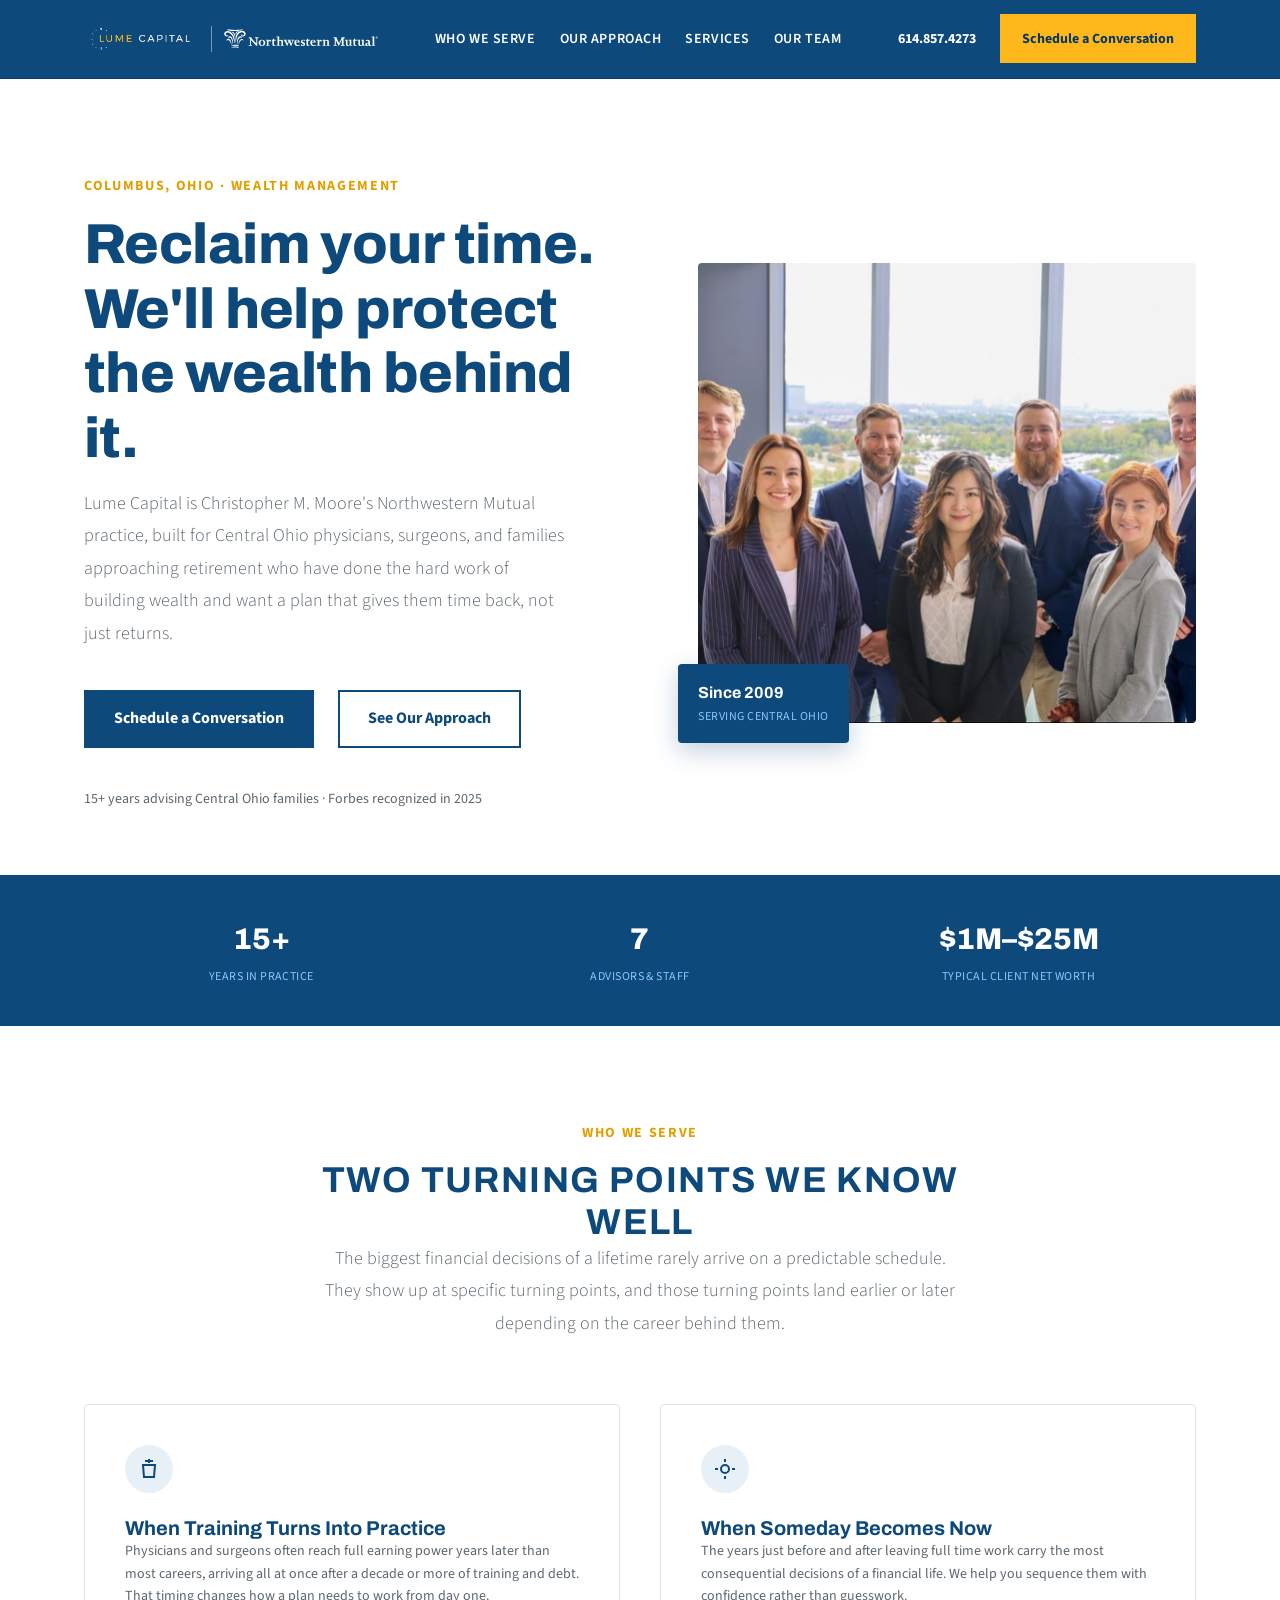
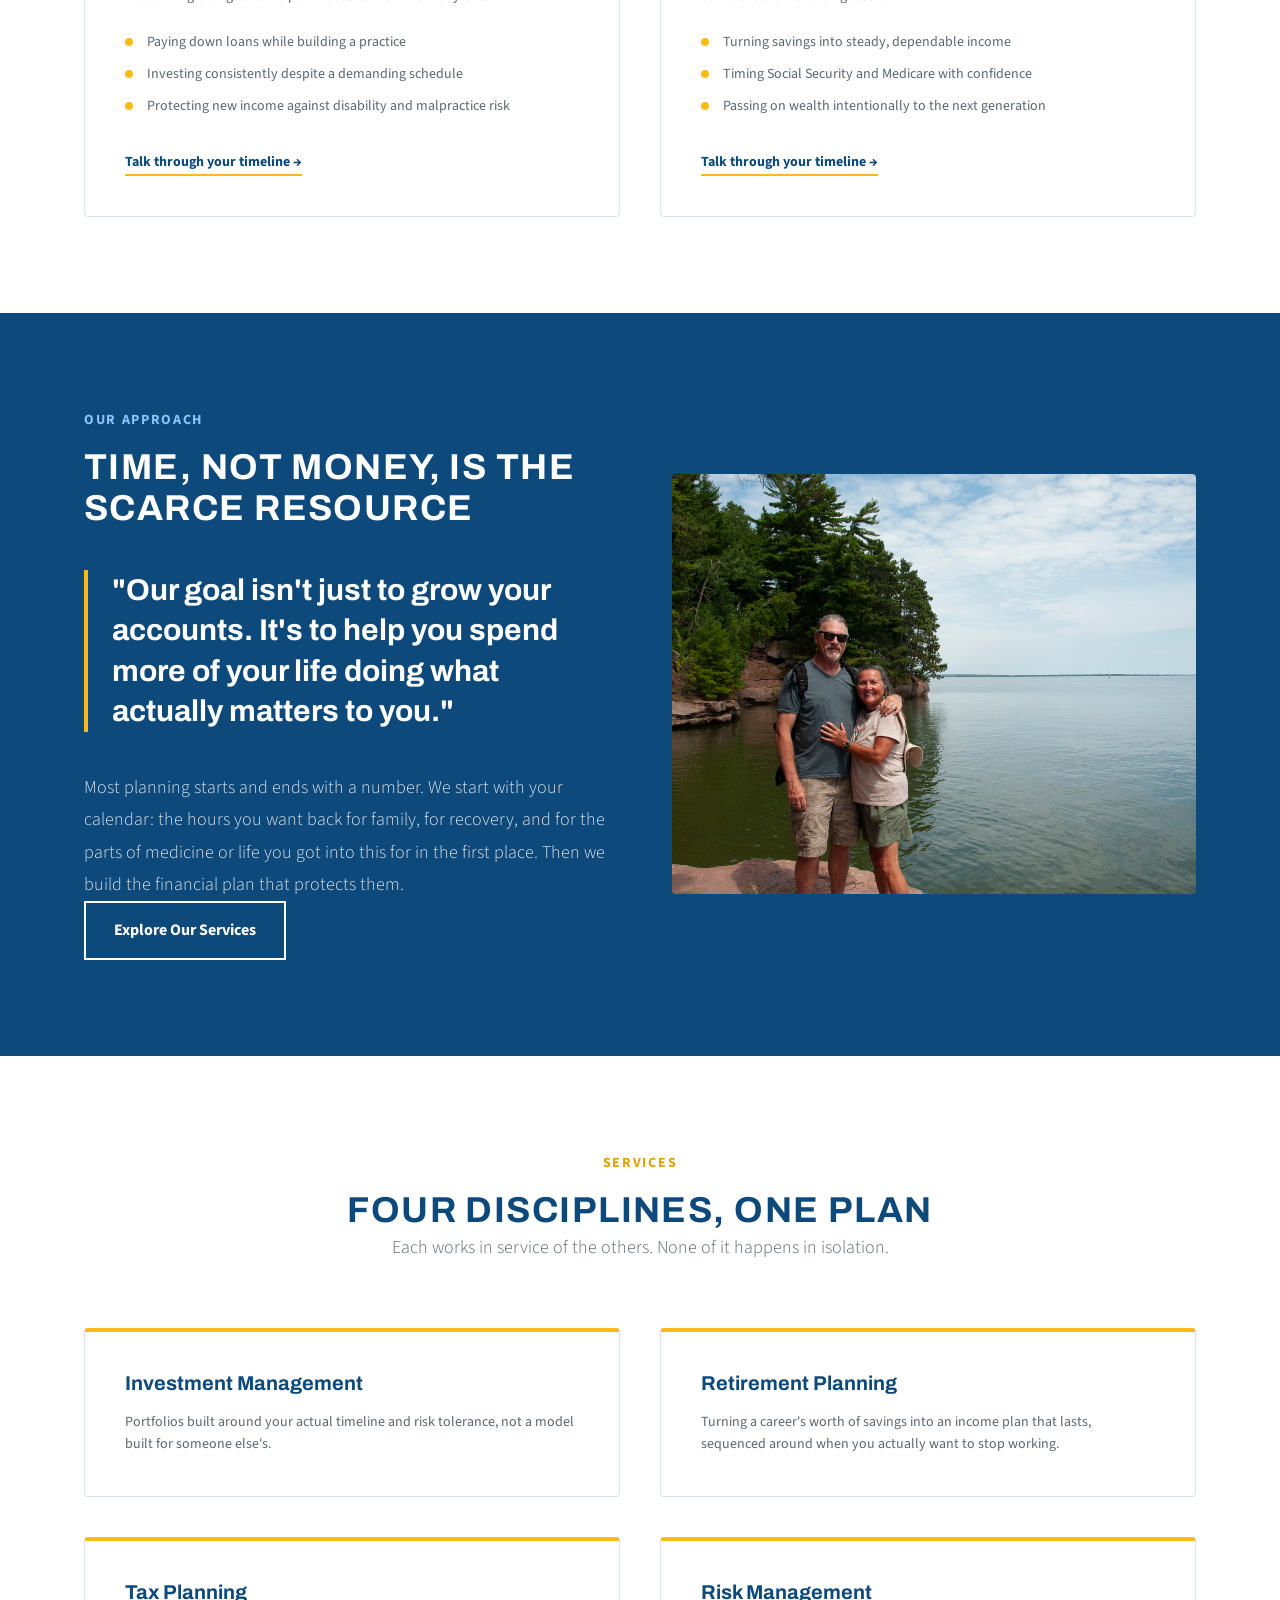
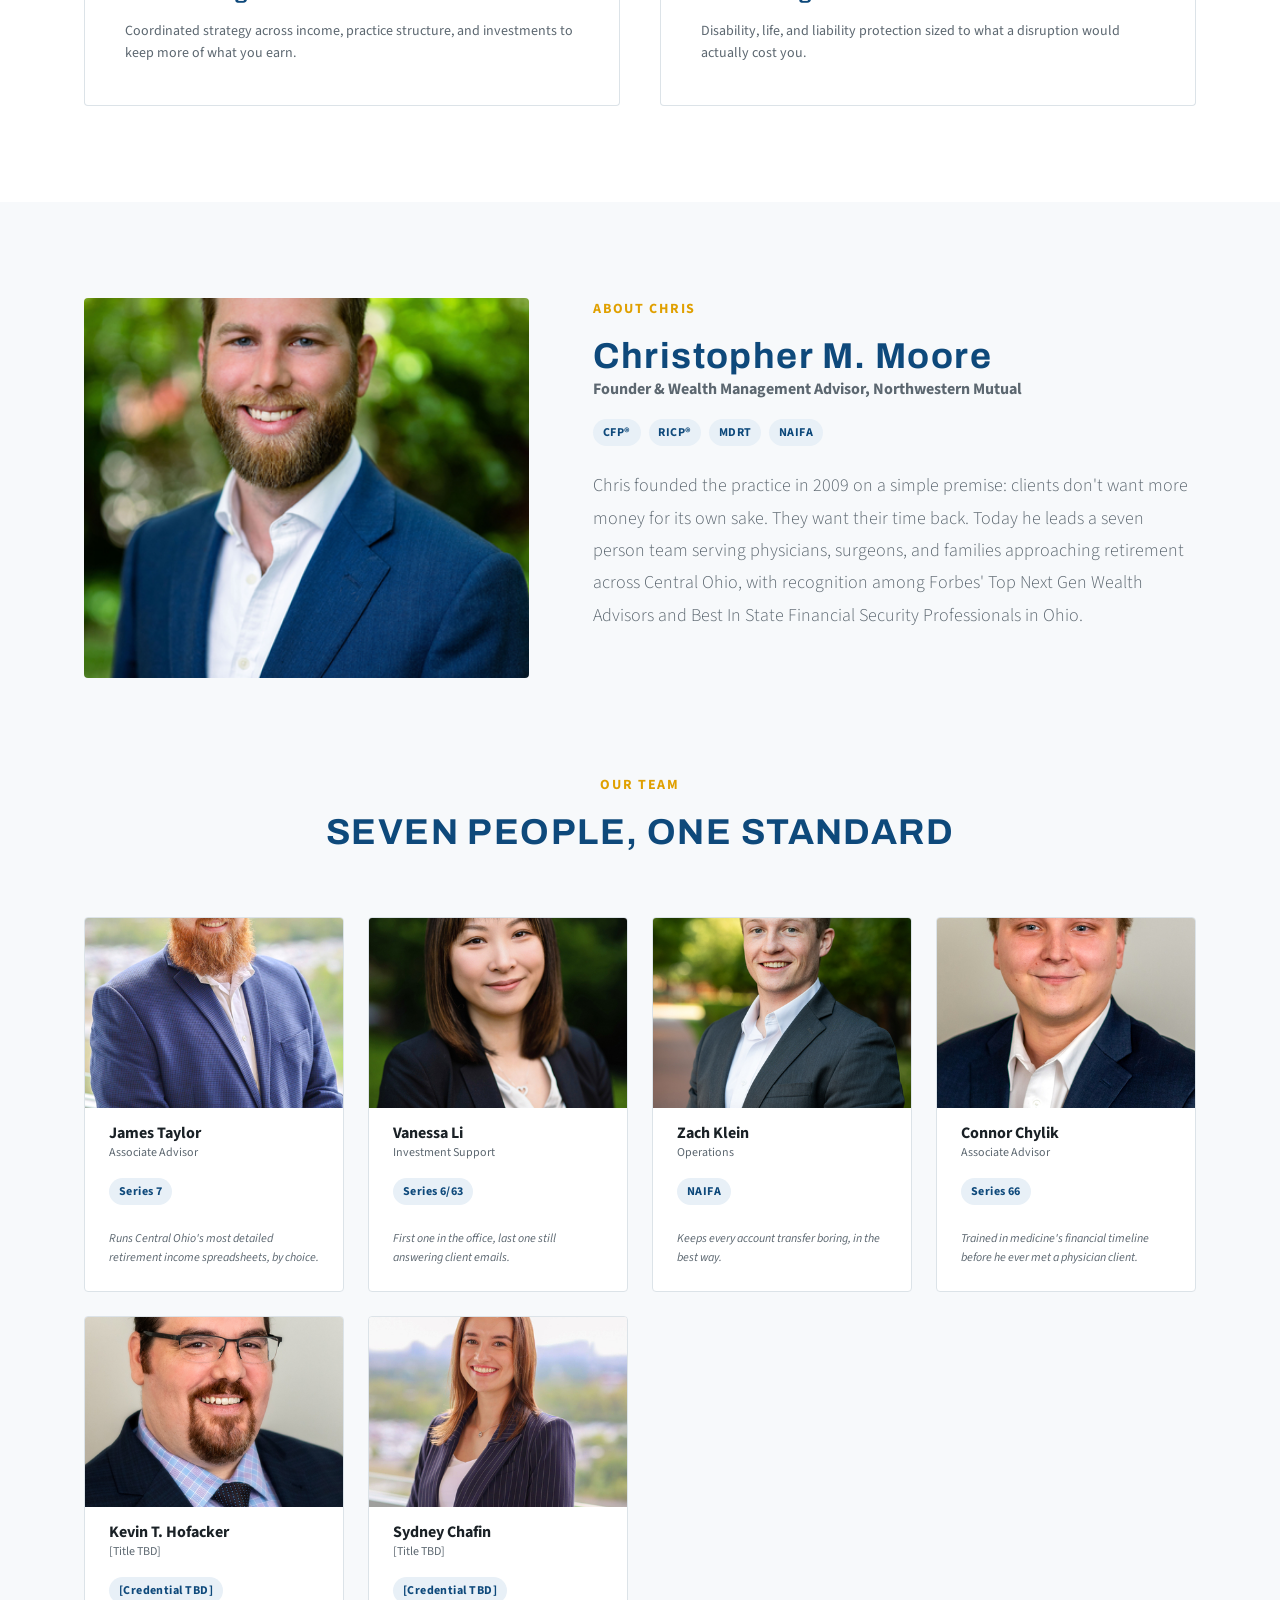
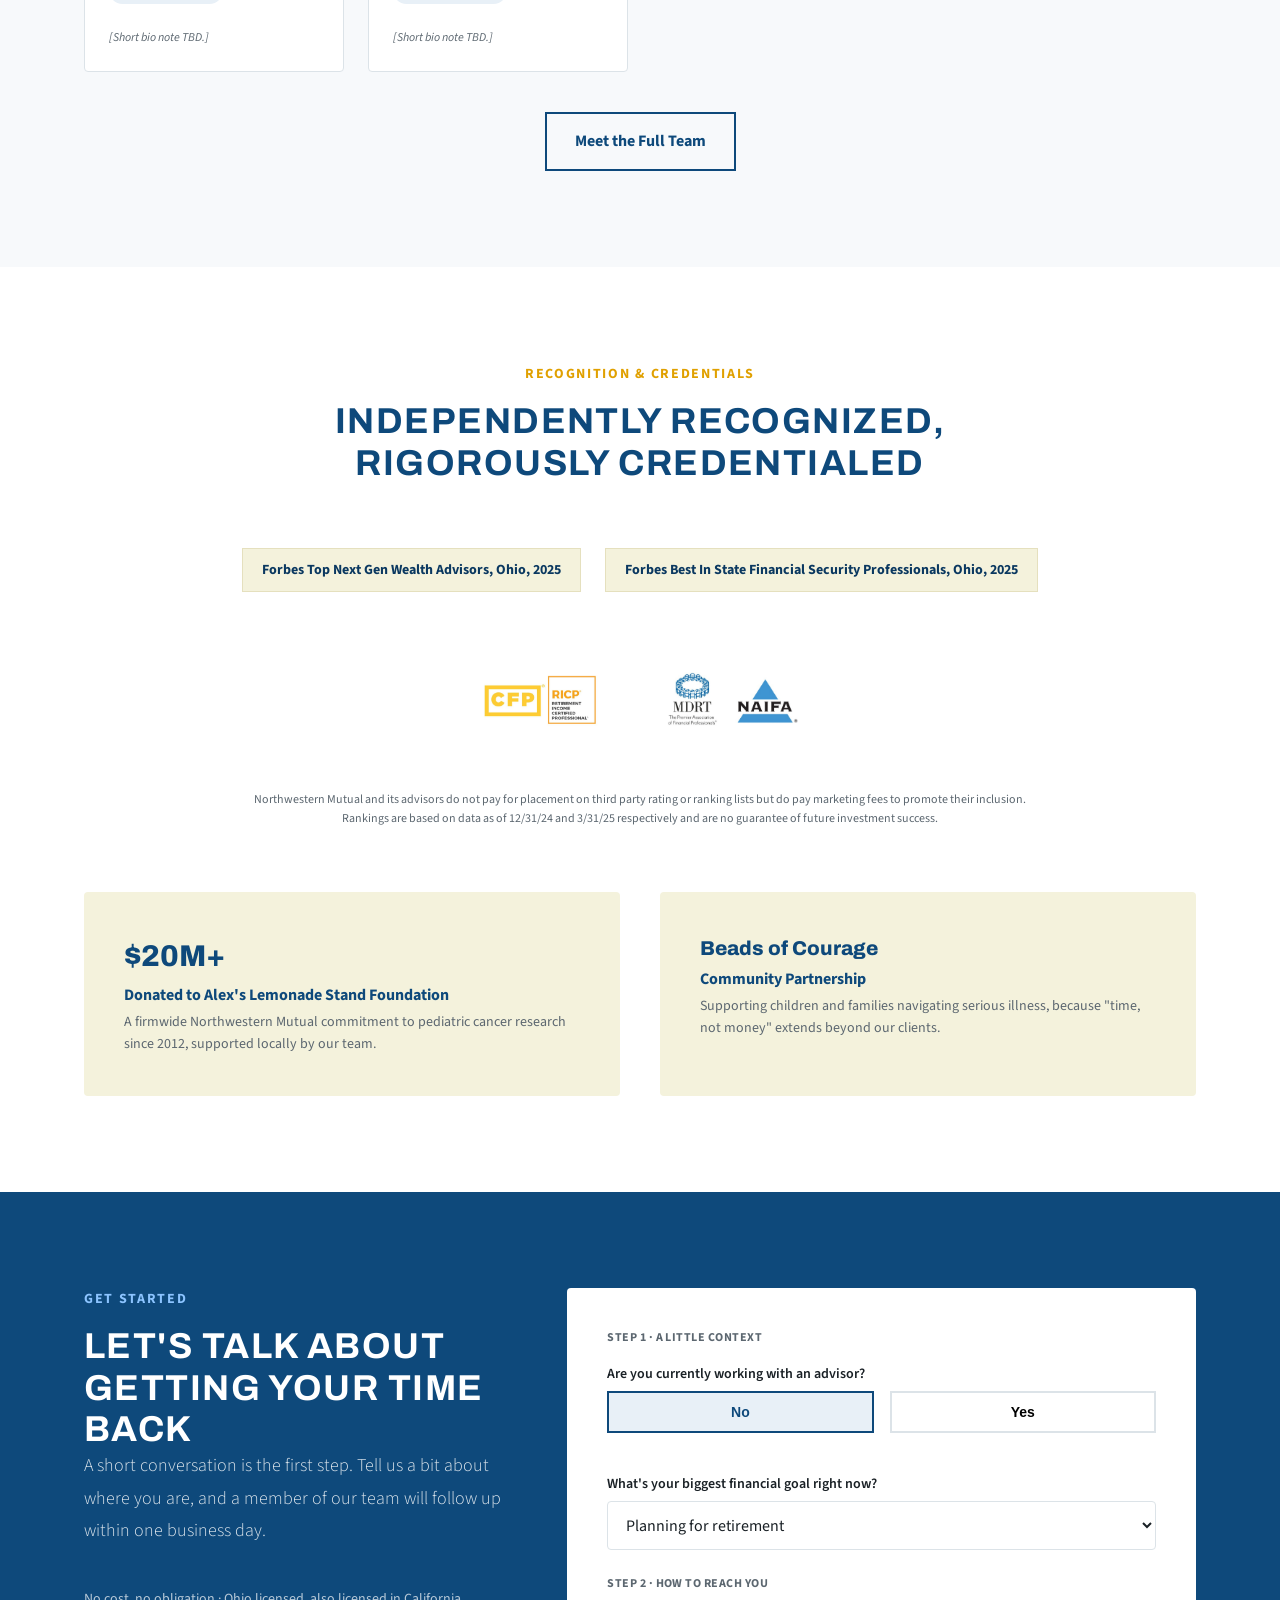
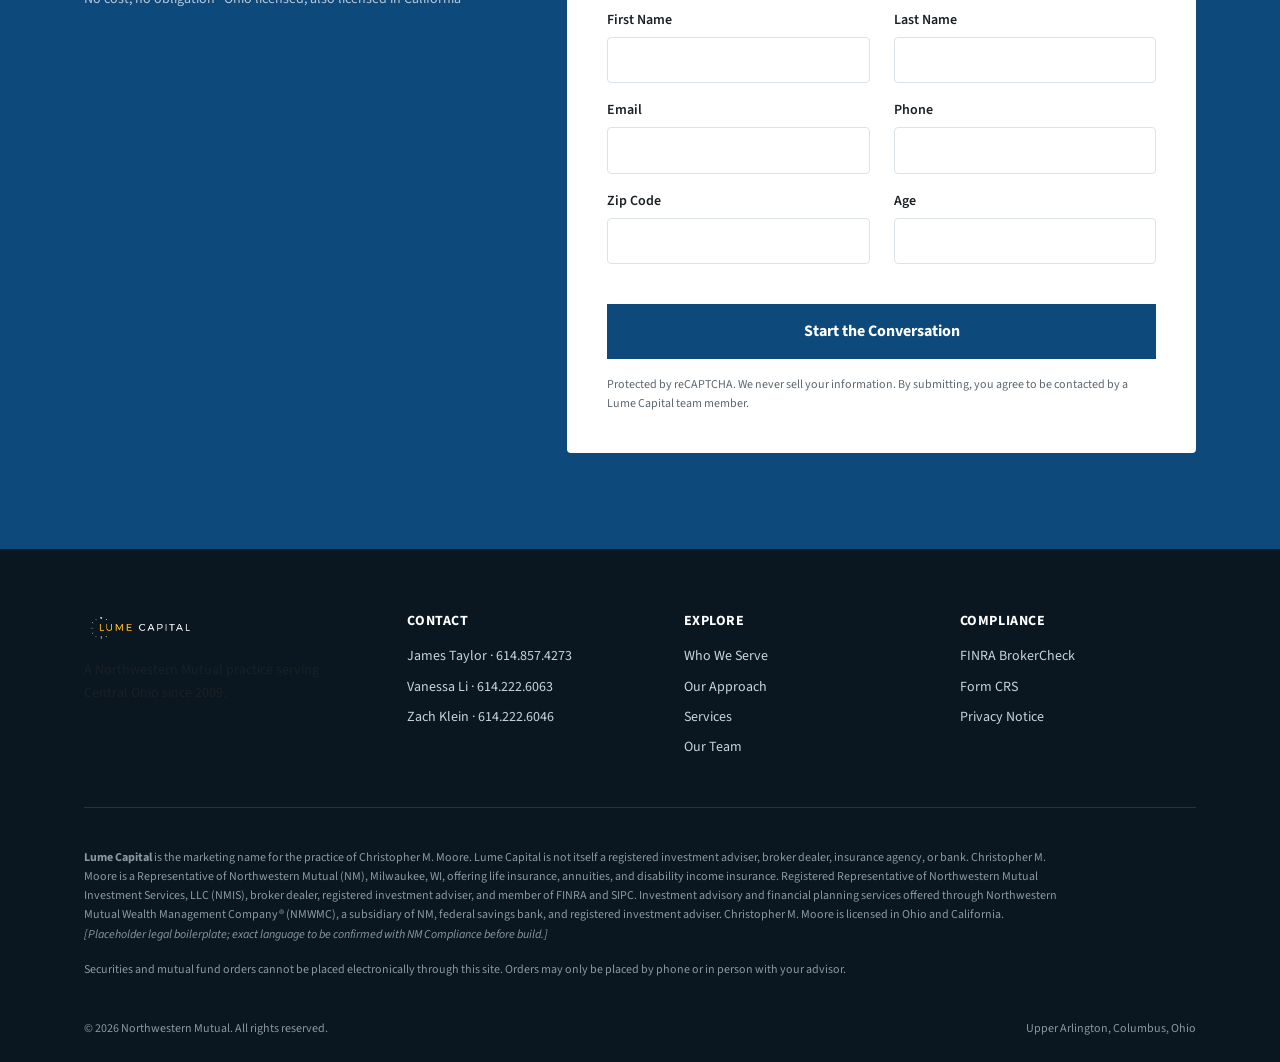
==== index.html @ aa3b8de1 "Initial commit: Lume Capital concept site Concept landing page (index.html) with brand assets, team " ====
<!DOCTYPE html>
<html lang="en">
<head>
<meta charset="UTF-8">
<meta name="viewport" content="width=device-width, initial-scale=1.0">
<title>Lume Capital | Wealth Management for Columbus Physicians &amp; Families Nearing Retirement</title>
<meta name="description" content="Lume Capital, led by Christopher M. Moore of Northwestern Mutual, provides lifestyle first wealth management for medical professionals and those approaching retirement in Columbus, Ohio.">
<link rel="preconnect" href="https://fonts.googleapis.com">
<link rel="preconnect" href="https://fonts.gstatic.com" crossorigin>
<link href="https://fonts.googleapis.com/css2?family=Archivo:wght@600;700;800&family=Source+Sans+3:wght@300;400;600;700&display=swap" rel="stylesheet">
<style>
  :root {
    /* === Brand Colors (Northwestern Mutual system, per NM Brand Guidelines 03/2026) === */
    --color-primary:        #0E497B; /* NM Navy — anchor, headlines, primary UI */
    --color-primary-dark:   #0A3860;
    --color-primary-light:  #E8F0F7;

    --color-secondary:      #FFB81C; /* Gold — matches Lume mark, CTA accents, badges */
    --color-secondary-dark: #E0A000;
    --color-sky:            #8CC4FF; /* Sky Blue — approachability accent */
    --color-cream:          #F4F2DC; /* Owned-channel background tint */

    /* === Neutrals === */
    --color-text:        #1A2126;
    --color-text-muted:  #5C6770;
    --color-border:      #DCE3E8;
    --color-surface:     #FFFFFF;
    --color-bg:          #FFFFFF;
    --color-bg-alt:      #F7F9FB;

    /* === Feedback === */
    --color-success: #16a34a;
    --color-error:    #dc2626;
    --color-warning:  #d97706;

    /* === Type === */
    --font-display: 'Archivo', sans-serif;
    --font-body: 'Source Sans 3', sans-serif;

    --text-xs:   0.75rem;
    --text-sm:   0.875rem;
    --text-base: 1rem;
    --text-lg:   1.125rem;
    --text-xl:   1.25rem;
    --text-2xl:  1.5rem;
    --text-3xl:  1.875rem;
    --text-4xl:  2.25rem;
    --text-5xl:  3rem;
    --text-6xl:  3.75rem;

    --leading-tight:  1.15;
    --leading-snug:   1.35;
    --leading-normal: 1.6;
    --leading-loose:  1.8;

    --tracking-tight:  -0.01em;
    --tracking-normal:  0;
    --tracking-wide:    0.04em;
    --tracking-wider:   0.12em;

    --space-xs: 0.5rem;
    --space-sm: 1rem;
    --space-md: 1.5rem;
    --space-lg: 2.5rem;
    --space-xl: 4rem;
    --space-2xl: 6rem;

    --radius: 4px;
    --radius-btn: 0px; /* sharp corners on buttons for a more formal, institutional feel */
  }

  * { margin: 0; padding: 0; box-sizing: border-box; }

  body {
    font-family: var(--font-body);
    color: var(--color-text);
    background: var(--color-bg);
    line-height: var(--leading-normal);
    -webkit-font-smoothing: antialiased;
  }

  img { max-width: 100%; display: block; }

  a { color: inherit; text-decoration: none; }

  .container {
    max-width: 1160px;
    margin: 0 auto;
    padding: 0 var(--space-md);
  }

  h1, h2, h3, h4 {
    font-family: var(--font-display);
    color: var(--color-primary);
    line-height: var(--leading-tight);
  }

  h1 {
    font-size: clamp(2.1rem, 4.4vw, var(--text-6xl));
    font-weight: 800;
    letter-spacing: var(--tracking-tight);
  }

  h2 {
    font-size: clamp(1.6rem, 3vw, var(--text-4xl));
    font-weight: 700;
    text-transform: uppercase;
    letter-spacing: var(--tracking-wide);
  }

  h3 {
    font-size: var(--text-xl);
    font-weight: 700;
  }

  p { font-size: var(--text-base); color: var(--color-text); }

  .lead {
    font-size: var(--text-lg);
    font-weight: 300;
    line-height: var(--leading-loose);
    color: var(--color-text-muted);
  }

  .eyebrow {
    font-family: var(--font-body);
    font-size: var(--text-sm);
    font-weight: 700;
    letter-spacing: var(--tracking-wider);
    text-transform: uppercase;
    color: var(--color-secondary-dark);
    display: block;
    margin-bottom: var(--space-sm);
  }

  .eyebrow.on-navy { color: var(--color-sky); }

  /* === Buttons === */
  .btn {
    display: inline-block;
    font-family: var(--font-body);
    font-weight: 700;
    font-size: var(--text-base);
    padding: 0.9rem 1.75rem;
    border-radius: var(--radius-btn);
    cursor: pointer;
    border: 2px solid transparent;
    transition: transform 0.15s ease, background 0.15s ease;
  }
  .btn-primary {
    background: var(--color-primary);
    color: #FFFFFF;
  }
  .btn-primary:hover { background: var(--color-primary-dark); transform: translateY(-1px); }
  .btn-ghost {
    background: transparent;
    border-color: var(--color-primary);
    color: var(--color-primary);
  }
  .btn-ghost:hover { background: var(--color-primary-light); }
  .btn-ghost.on-navy {
    border-color: #FFFFFF;
    color: #FFFFFF;
  }
  .btn-ghost.on-navy:hover { background: rgba(255,255,255,0.1); }
  /* Gold CTA — used on the navy header where btn-primary (navy) would disappear */
  .btn-gold {
    background: var(--color-secondary);
    color: var(--color-primary-dark);
  }
  .btn-gold:hover { background: var(--color-secondary-dark); transform: translateY(-1px); }

  .accent-underline {
    border-bottom: 4px solid var(--color-secondary);
    padding-bottom: 2px;
  }

  /* === Nav === */
  /* Header uses the reverse (white) co-branded Lume + Northwestern Mutual lockup,
     so the bar is set on NM Navy to give the white mark the dark ground it needs. */
  header.site-nav {
    position: sticky;
    top: 0;
    z-index: 100;
    background: var(--color-primary);
    border-bottom: 1px solid var(--color-primary-dark);
  }
  nav {
    display: flex;
    align-items: center;
    justify-content: space-between;
    padding: 0.9rem var(--space-md);
    max-width: 1160px;
    margin: 0 auto;
  }
  /* Co-brand lockup: Lume Capital mark | Northwestern Mutual mark, both reverse (white) on the navy bar */
  nav .logo { display: flex; align-items: center; gap: 0.75rem; flex: none; }
  nav .logo .logo-lume { height: 30px; width: auto; }
  nav .logo .logo-nwm { height: 19px; width: auto; }
  nav .logo .logo-divider {
    flex: none;
    width: 1px;
    height: 26px;
    background: rgba(255,255,255,0.45);
  }
  nav ul.nav-links {
    display: flex;
    gap: var(--space-md);
    list-style: none;
    flex: none;
  }
  nav ul.nav-links a {
    font-size: var(--text-sm);
    font-weight: 600;
    color: #FFFFFF;
    text-transform: uppercase;
    letter-spacing: var(--tracking-wide);
    white-space: nowrap;
  }
  nav ul.nav-links a:hover { color: var(--color-sky); }
  .nav-cta { display: flex; align-items: center; gap: var(--space-md); flex: none; }
  /* Compact CTA in the header so it doesn't crowd the nav links onto two lines */
  .nav-cta .btn { padding: 0.7rem 1.25rem; font-size: var(--text-sm); }
  .nav-phone { font-size: var(--text-sm); font-weight: 700; color: #FFFFFF; white-space: nowrap; }
  .hamburger { display: none; background: none; border: none; cursor: pointer; }
  .hamburger svg { width: 26px; height: 26px; }

  .mobile-drawer {
    display: none;
    flex-direction: column;
    gap: var(--space-md);
    padding: var(--space-md);
    background: var(--color-primary);
    border-top: 1px solid var(--color-primary-dark);
  }
  .mobile-drawer.open { display: flex; }
  .mobile-drawer-links { list-style: none; display: flex; flex-direction: column; gap: var(--space-sm); }
  .mobile-drawer-links a {
    font-size: var(--text-base);
    font-weight: 600;
    color: #FFFFFF;
    text-transform: uppercase;
    letter-spacing: var(--tracking-wide);
  }
  .mobile-drawer-contact {
    display: flex;
    flex-direction: column;
    gap: var(--space-sm);
    padding-top: var(--space-sm);
    border-top: 1px solid rgba(255,255,255,0.18);
  }
  .mobile-drawer-contact .nav-phone { font-size: var(--text-base); }
  .mobile-drawer-contact .btn { text-align: center; }

  /* Collapse the primary nav to the menu button before the wide co-brand logo + CTA
     can crowd the links (they'd otherwise overflow or wrap). The drawer holds them all. */
  @media (max-width: 1080px) {
    nav ul.nav-links { display: none; }
    .nav-cta { display: none; }
    .hamburger { display: block; }
    nav .logo .logo-lume { height: 24px; }
    nav .logo .logo-nwm { height: 15px; }
    nav .logo .logo-divider { height: 21px; }
  }

  /* === Hero === */
  .hero {
    display: grid;
    grid-template-columns: 1.05fr 0.95fr;
    align-items: center;
    min-height: 560px;
    gap: var(--space-xl);
    max-width: 1160px;
    margin: 0 auto;
    padding: var(--space-2xl) var(--space-md) var(--space-xl);
  }
  .hero-copy p.lead { margin: var(--space-sm) 0 var(--space-lg); max-width: 480px; }
  .hero-cta-row { display: flex; align-items: center; gap: var(--space-md); flex-wrap: wrap; }
  .hero-trust-line {
    margin-top: var(--space-lg);
    font-size: var(--text-sm);
    color: var(--color-text-muted);
    display: flex;
    align-items: center;
    gap: 0.5rem;
  }
  .hero-media { position: relative; }
  .hero-media img {
    width: 100%;
    height: 460px;
    object-fit: cover;
    border-radius: var(--radius);
  }
  .hero-media .badge-float {
    position: absolute;
    bottom: -20px;
    left: -20px;
    background: var(--color-primary);
    color: #fff;
    padding: 1rem 1.25rem;
    border-radius: var(--radius);
    font-family: var(--font-display);
    font-weight: 700;
    box-shadow: 0 8px 24px rgba(14,73,123,0.25);
  }
  .hero-media .badge-float span {
    display: block;
    font-family: var(--font-body);
    font-weight: 400;
    font-size: var(--text-xs);
    text-transform: uppercase;
    letter-spacing: var(--tracking-wide);
    color: var(--color-sky);
    margin-top: 2px;
  }

  /* === Stat row === */
  .stat-row {
    background: var(--color-primary);
    padding: var(--space-lg) 0;
  }
  .stat-grid {
    display: grid;
    grid-template-columns: repeat(3, 1fr);
    gap: var(--space-md);
    text-align: center;
  }
  .stat-grid .stat-num {
    font-family: var(--font-display);
    font-size: var(--text-3xl);
    font-weight: 800;
    color: #FFFFFF;
  }
  .stat-grid .stat-label {
    font-size: var(--text-xs);
    color: var(--color-sky);
    text-transform: uppercase;
    letter-spacing: var(--tracking-wide);
    margin-top: 0.25rem;
  }
  .stat-cta {
    display: none; /* only needed to fill the fourth cell when mobile stacks to 2 columns */
  }
  .btn-sm {
    padding: 0.6rem 1.1rem;
    font-size: var(--text-sm);
  }

  /* === Generic section === */
  section { padding: var(--space-2xl) 0; }
  .section-alt { background: var(--color-bg-alt); }
  .section-head { max-width: 640px; margin-bottom: var(--space-xl); }
  .section-head.center { margin-left: auto; margin-right: auto; text-align: center; }

  /* === Who We Serve === */
  .serve-grid {
    display: grid;
    grid-template-columns: 1fr 1fr;
    gap: var(--space-lg);
  }
  .serve-card {
    background: var(--color-surface);
    border: 1px solid var(--color-border);
    border-radius: var(--radius);
    padding: var(--space-lg);
  }
  .serve-card .icon-badge {
    width: 48px; height: 48px;
    background: var(--color-primary-light);
    border-radius: 50%;
    display: flex; align-items: center; justify-content: center;
    margin-bottom: var(--space-md);
  }
  .serve-card ul { list-style: none; margin-top: var(--space-md); }
  .serve-card li {
    padding-left: 1.4rem;
    position: relative;
    margin-bottom: 0.6rem;
    font-size: var(--text-sm);
    color: var(--color-text-muted);
  }
  .serve-card li::before {
    content: "";
    position: absolute;
    left: 0; top: 0.5em;
    width: 8px; height: 8px;
    background: var(--color-secondary);
    border-radius: 50%;
  }
  .serve-card .card-link {
    display: inline-block;
    margin-top: var(--space-md);
    font-weight: 700;
    font-size: var(--text-sm);
    color: var(--color-primary);
    border-bottom: 2px solid var(--color-secondary);
  }

  /* === Philosophy / time not money === */
  .philosophy {
    background: var(--color-primary);
    color: #fff;
    padding: var(--space-2xl) 0;
  }
  .philosophy-grid {
    display: grid;
    grid-template-columns: 1fr 1fr;
    gap: var(--space-xl);
    align-items: center;
  }
  .philosophy h2 { color: #fff; }
  .philosophy p.lead { color: rgba(255,255,255,0.85); font-weight: 300; }
  .philosophy blockquote {
    font-family: var(--font-display);
    font-size: clamp(1.5rem, 2.6vw, var(--text-3xl));
    font-weight: 700;
    line-height: var(--leading-snug);
    border-left: 4px solid var(--color-secondary);
    padding-left: var(--space-md);
    margin: var(--space-lg) 0;
  }
  .philosophy img { border-radius: var(--radius); width: 100%; height: 420px; object-fit: cover; }

  /* === Services === */
  .services-grid {
    display: grid;
    grid-template-columns: repeat(2, 1fr);
    gap: var(--space-lg);
  }
  .service-card {
    padding: var(--space-lg);
    border-radius: var(--radius);
    background: var(--color-surface);
    border: 1px solid var(--color-border);
    border-top: 4px solid var(--color-secondary);
  }
  .service-card h3 { margin-bottom: var(--space-sm); }
  .service-card p { font-size: var(--text-sm); color: var(--color-text-muted); }

  /* === About / Team === */
  .about-grid {
    display: grid;
    grid-template-columns: 0.85fr 1.15fr;
    gap: var(--space-xl);
    align-items: start;
    margin-bottom: var(--space-2xl);
  }
  .about-grid img { border-radius: var(--radius); width: 100%; height: 380px; object-fit: cover; }
  .credential-tags { display: flex; gap: 0.5rem; flex-wrap: wrap; margin: var(--space-sm) 0 var(--space-md); }
  .credential-tags span {
    font-size: var(--text-xs);
    font-weight: 700;
    color: var(--color-primary);
    background: var(--color-primary-light);
    padding: 0.25rem 0.6rem;
    border-radius: 20px;
    letter-spacing: var(--tracking-wide);
  }

  .team-grid {
    display: grid;
    grid-template-columns: repeat(4, 1fr);
    gap: var(--space-md);
  }
  .team-card {
    background: var(--color-surface);
    border: 1px solid var(--color-border);
    border-radius: var(--radius);
    overflow: hidden;
  }
  .team-card img { width: 100%; height: 190px; object-fit: cover; }
  .team-card .team-info { padding: var(--space-sm) var(--space-md) var(--space-md); }
  .team-card h4 { font-family: var(--font-body); font-size: var(--text-base); font-weight: 700; color: var(--color-text); }
  .team-card .team-title { font-size: var(--text-xs); color: var(--color-text-muted); margin-bottom: 0.4rem; }
  .team-card .team-note { font-size: var(--text-xs); color: var(--color-text-muted); margin-top: 0.5rem; font-style: italic; }
  .team-cta { text-align: center; margin-top: var(--space-lg); }

  /* === Credentials / Community === */
  .badge-row {
    display: flex;
    align-items: center;
    justify-content: center;
    gap: var(--space-xl);
    flex-wrap: wrap;
    padding: var(--space-lg) 0;
  }
  .badge-row img { height: 54px; width: auto; object-fit: contain; }
  .forbes-strip {
    display: flex;
    gap: var(--space-md);
    flex-wrap: wrap;
    justify-content: center;
    margin-bottom: var(--space-lg);
  }
  .forbes-pill {
    background: var(--color-cream);
    border: 1px solid #E5E0BE;
    border-radius: var(--radius-btn);
    padding: 0.6rem 1.2rem;
    font-size: var(--text-sm);
    font-weight: 700;
    color: var(--color-primary-dark);
  }
  .disclosure-note {
    font-size: var(--text-xs);
    color: var(--color-text-muted);
    max-width: 780px;
    margin: var(--space-md) auto 0;
    text-align: center;
    line-height: var(--leading-normal);
  }

  .community-grid {
    display: grid;
    grid-template-columns: 1fr 1fr;
    gap: var(--space-lg);
    margin-top: var(--space-xl);
  }
  .community-card {
    background: var(--color-cream);
    border-radius: var(--radius);
    padding: var(--space-lg);
  }
  .community-card .stat-num {
    font-family: var(--font-display);
    font-size: var(--text-3xl);
    color: var(--color-primary);
    font-weight: 800;
  }

  /* === Lead Form === */
  .form-section {
    background: var(--color-primary);
    color: #fff;
  }
  .form-wrap {
    display: grid;
    grid-template-columns: 0.8fr 1.2fr;
    gap: var(--space-xl);
    align-items: start;
  }
  .form-wrap h2 { color: #fff; }
  .form-wrap p.lead { color: rgba(255,255,255,0.85); }
  .form-panel {
    background: #fff;
    border-radius: var(--radius);
    padding: var(--space-lg);
    color: var(--color-text);
  }
  .form-step-label {
    font-size: var(--text-xs);
    font-weight: 700;
    color: var(--color-text-muted);
    text-transform: uppercase;
    letter-spacing: var(--tracking-wide);
    margin-bottom: var(--space-sm);
  }
  .toggle-group { display: flex; gap: var(--space-sm); margin-bottom: var(--space-lg); }
  .toggle-group button {
    flex: 1;
    padding: 0.7rem;
    border: 2px solid var(--color-border);
    background: #fff;
    border-radius: var(--radius-btn);
    font-weight: 700;
    font-size: var(--text-sm);
    cursor: pointer;
  }
  .toggle-group button.active { border-color: var(--color-primary); background: var(--color-primary-light); color: var(--color-primary); }

  .form-grid {
    display: grid;
    grid-template-columns: 1fr 1fr;
    gap: var(--space-sm) var(--space-md);
    margin-bottom: var(--space-md);
  }
  .form-grid .full { grid-column: 1 / -1; }
  label {
    display: block;
    font-size: var(--text-sm);
    font-weight: 600;
    margin-bottom: 0.35rem;
    color: var(--color-text);
  }
  input, select, textarea {
    width: 100%;
    padding: 0.7rem 0.85rem;
    border: 1px solid var(--color-border);
    border-radius: var(--radius);
    font-family: var(--font-body);
    font-size: var(--text-base);
    background: #fff;
    color: var(--color-text);
  }
  input:focus, select:focus, textarea:focus {
    outline: 2px solid var(--color-primary);
    outline-offset: 1px;
  }
  .form-privacy {
    font-size: var(--text-xs);
    color: var(--color-text-muted);
    margin-top: var(--space-sm);
  }
  .form-panel .btn-primary { width: 100%; text-align: center; margin-top: var(--space-sm); }

  /* === Footer === */
  footer {
    background: #0A1620;
    color: #C9D3DA;
    padding: var(--space-xl) 0 var(--space-md);
  }
  .footer-top {
    display: grid;
    grid-template-columns: 1.2fr 1fr 1fr 1fr;
    gap: var(--space-lg);
    padding-bottom: var(--space-lg);
    border-bottom: 1px solid rgba(255,255,255,0.12);
  }
  .footer-top img { height: 30px; margin-bottom: var(--space-sm); }
  .footer-top h4 {
    font-family: var(--font-body);
    color: #fff;
    font-size: var(--text-sm);
    text-transform: uppercase;
    letter-spacing: var(--tracking-wide);
    margin-bottom: var(--space-sm);
  }
  .footer-top ul { list-style: none; }
  .footer-top li { margin-bottom: 0.5rem; font-size: var(--text-sm); }
  .footer-top a:hover { color: #fff; }
  .footer-legal {
    font-size: var(--text-xs);
    line-height: var(--leading-normal);
    color: #8A98A3;
    max-width: 980px;
    margin-top: var(--space-lg);
  }
  .footer-legal p { color: #8A98A3; font-size: var(--text-xs); margin-bottom: var(--space-sm); }
  .footer-legal a { text-decoration: underline; }
  .footer-bottom {
    display: flex;
    justify-content: space-between;
    align-items: center;
    margin-top: var(--space-lg);
    font-size: var(--text-xs);
    color: #8A98A3;
    flex-wrap: wrap;
    gap: var(--space-sm);
  }

  /* === Mobile === */
  @media (max-width: 860px) {
    nav ul.nav-links { display: none; }
    .nav-cta { display: none; }
    .hamburger { display: block; }
    /* Shrink the co-brand lockup so both marks sit on one line next to the menu button */
    nav .logo { gap: 0.5rem; }
    nav .logo .logo-lume { height: 21px; }
    nav .logo .logo-nwm { height: 13px; }
    nav .logo .logo-divider { height: 19px; }
    .hero { grid-template-columns: 1fr; padding-top: var(--space-xl); }
    .hero-media { order: -1; }
    .hero-media img { height: 300px; }
    .stat-grid { grid-template-columns: repeat(2, 1fr); gap: var(--space-lg); }
    .stat-cta { display: flex; align-items: center; justify-content: center; }
    .serve-grid, .philosophy-grid, .about-grid, .community-grid, .form-wrap { grid-template-columns: 1fr; }
    .services-grid { grid-template-columns: 1fr; }
    .team-grid { grid-template-columns: repeat(2, 1fr); }
    /* Anchor headshots near the top so tighter mobile crops don't cut off heads */
    .team-card img { object-position: center top; }
    .about-grid img { height: 420px; object-position: center 15%; }
    .footer-top { grid-template-columns: 1fr 1fr; }
    .form-grid { grid-template-columns: 1fr; }
    section { padding: var(--space-xl) 0; }
  }
</style>
</head>
<body>

<!--
  ============================================================================
  IMAGE STATUS — v1 concept
  ----------------------------------------------------------------------------
  IN PLACE (real assets from project folder):
    • Header logo ....... lume-nwm-logo-header.svg  (reverse Lume + NM lockup)
    • Hero photo ........ lume-team.jpeg            (seven-person team group shot)
    • About Chris ....... chris-moore-pic.jpg
    • Team headshots .... james-taylor-pic.jpg, vanessa-pic.jpg, zach-pic.jpg,
                          connor-pic.jpg, kevin-pic.jpg, sydney-pic.jpg
    • Credential marks .. CFP-logo.jpeg (CFP + RICP), MDRT-logo.jpeg (MDRT + NAIFA)
                          NOTE: the four *-logo.jpeg files are actually two
                          paired images — CFP/RICP and MDRT/NAIFA are duplicates.
    • Footer logo ....... PNG/2_LumeCapital_FullColor_Reverse_Horizontal.png

  STILL NEEDED — add to the project folder, then wire in:
    • "Our Approach" lifestyle image  (family/outdoors, ~900x1000) — currently a
      grey placeholder in the Philosophy section.
    • Confirm names / titles / credentials for Kevin and Sydney team cards
      (photos are placed; text is marked TODO).
  ============================================================================
-->

<header class="site-nav">
  <nav aria-label="Primary">
    <a href="#top" class="logo" aria-label="Lume Capital, a Northwestern Mutual practice">
      <img src="PNG/2_LumeCapital_FullColor_Reverse_Horizontal.png" alt="Lume Capital" class="logo-lume">
      <span class="logo-divider" aria-hidden="true"></span>
      <img src="lume-nwm-logo-header.svg" alt="A Northwestern Mutual practice" class="logo-nwm">
    </a>
    <ul class="nav-links">
      <li><a href="#who-we-serve">Who We Serve</a></li>
      <li><a href="#approach">Our Approach</a></li>
      <li><a href="#services">Services</a></li>
      <li><a href="#team">Our Team</a></li>
    </ul>
    <div class="nav-cta">
      <span class="nav-phone">614.857.4273</span>
      <a href="#contact" class="btn btn-gold">Schedule a Conversation</a>
    </div>
    <button class="hamburger" aria-label="Open menu" aria-expanded="false" aria-controls="mobileDrawer" id="hamburgerBtn">
      <svg viewBox="0 0 24 24" fill="none" stroke="#FFFFFF" stroke-width="2"><line x1="3" y1="6" x2="21" y2="6"/><line x1="3" y1="12" x2="21" y2="12"/><line x1="3" y1="18" x2="21" y2="18"/></svg>
    </button>
  </nav>
  <div class="mobile-drawer" id="mobileDrawer">
    <ul class="mobile-drawer-links">
      <li><a href="#who-we-serve">Who We Serve</a></li>
      <li><a href="#approach">Our Approach</a></li>
      <li><a href="#services">Services</a></li>
      <li><a href="#team">Our Team</a></li>
    </ul>
    <div class="mobile-drawer-contact">
      <span class="nav-phone">614.857.4273</span>
      <a href="#contact" class="btn btn-gold">Schedule a Conversation</a>
    </div>
  </div>
</header>
<script>
  document.getElementById('hamburgerBtn').addEventListener('click', function () {
    var drawer = document.getElementById('mobileDrawer');
    var isOpen = drawer.classList.toggle('open');
    this.setAttribute('aria-expanded', isOpen ? 'true' : 'false');
  });
</script>

<main id="top">

  <!-- HERO -->
  <div class="hero">
    <div class="hero-copy">
      <span class="eyebrow">Columbus, Ohio &middot; Wealth Management</span>
      <h1>Reclaim your time. We'll help protect the wealth behind it.</h1>
      <p class="lead">Lume Capital is Christopher M. Moore's Northwestern Mutual practice, built for Central Ohio physicians, surgeons, and families approaching retirement who have done the hard work of building wealth and want a plan that gives them time back, not just returns.</p>
      <div class="hero-cta-row">
        <a href="#contact" class="btn btn-primary">Schedule a Conversation</a>
        <a href="#approach" class="btn btn-ghost">See Our Approach</a>
      </div>
      <p class="hero-trust-line">15+ years advising Central Ohio families &middot; Forbes recognized in 2025</p>
    </div>
    <div class="hero-media">
      <img src="lume-team.jpeg" alt="The seven-person Lume Capital team in their Columbus, Ohio office">
      <div class="badge-float">Since 2009<span>Serving Central Ohio</span></div>
    </div>
  </div>

  <!-- STAT ROW -->
  <div class="stat-row">
    <div class="container stat-grid">
      <div><div class="stat-num">15+</div><div class="stat-label">Years in Practice</div></div>
      <div><div class="stat-num">7</div><div class="stat-label">Advisors &amp; Staff</div></div>
      <div><div class="stat-num">$1M&ndash;$25M</div><div class="stat-label">Typical Client Net Worth</div></div>
      <div class="stat-cta"><a href="#contact" class="btn btn-primary btn-sm">Schedule a Conversation</a></div>
    </div>
  </div>

  <!-- WHO WE SERVE -->
  <section id="who-we-serve">
    <div class="container">
      <div class="section-head center">
        <span class="eyebrow">Who We Serve</span>
        <h2>Two Turning Points We Know Well</h2>
        <p class="lead">The biggest financial decisions of a lifetime rarely arrive on a predictable schedule. They show up at specific turning points, and those turning points land earlier or later depending on the career behind them.</p>
      </div>
      <div class="serve-grid">
        <article class="serve-card">
          <div class="icon-badge" aria-hidden="true">
            <svg width="24" height="24" viewBox="0 0 24 24" fill="none" stroke="#0E497B" stroke-width="2"><path d="M12 2v4M8 4h8M6 8h12l-1 12H7L6 8z"/></svg>
          </div>
          <h3>When Training Turns Into Practice</h3>
          <p style="color:var(--color-text-muted); font-size:var(--text-sm);">Physicians and surgeons often reach full earning power years later than most careers, arriving all at once after a decade or more of training and debt. That timing changes how a plan needs to work from day one.</p>
          <ul>
            <li>Paying down loans while building a practice</li>
            <li>Investing consistently despite a demanding schedule</li>
            <li>Protecting new income against disability and malpractice risk</li>
          </ul>
          <a href="#contact" class="card-link">Talk through your timeline &rarr;</a>
        </article>
        <article class="serve-card">
          <div class="icon-badge" aria-hidden="true">
            <svg width="24" height="24" viewBox="0 0 24 24" fill="none" stroke="#0E497B" stroke-width="2"><circle cx="12" cy="12" r="4"/><path d="M12 2v3M12 19v3M2 12h3M19 12h3"/></svg>
          </div>
          <h3>When Someday Becomes Now</h3>
          <p style="color:var(--color-text-muted); font-size:var(--text-sm);">The years just before and after leaving full time work carry the most consequential decisions of a financial life. We help you sequence them with confidence rather than guesswork.</p>
          <ul>
            <li>Turning savings into steady, dependable income</li>
            <li>Timing Social Security and Medicare with confidence</li>
            <li>Passing on wealth intentionally to the next generation</li>
          </ul>
          <a href="#contact" class="card-link">Talk through your timeline &rarr;</a>
        </article>
      </div>
    </div>
  </section>

  <!-- PHILOSOPHY: TIME NOT MONEY -->
  <section id="approach" class="philosophy">
    <div class="container philosophy-grid">
      <div>
        <span class="eyebrow on-navy">Our Approach</span>
        <h2>Time, Not Money, Is the Scarce Resource</h2>
        <blockquote>"Our goal isn't just to grow your accounts. It's to help you spend more of your life doing what actually matters to you."</blockquote>
        <p class="lead">Most planning starts and ends with a number. We start with your calendar: the hours you want back for family, for recovery, and for the parts of medicine or life you got into this for in the first place. Then we build the financial plan that protects them.</p>
        <a href="#services" class="btn btn-ghost on-navy">Explore Our Services</a>
      </div>
      <img src="lume-lifestyle.jpg" alt="Family enjoying unstructured time outdoors together in golden afternoon light">
    </div>
  </section>

  <!-- SERVICES -->
  <section id="services">
    <div class="container">
      <div class="section-head center">
        <span class="eyebrow">Services</span>
        <h2>Four Disciplines, One Plan</h2>
        <p class="lead">Each works in service of the others. None of it happens in isolation.</p>
      </div>
      <div class="services-grid">
        <article class="service-card">
          <h3>Investment Management</h3>
          <p>Portfolios built around your actual timeline and risk tolerance, not a model built for someone else's.</p>
        </article>
        <article class="service-card">
          <h3>Retirement Planning</h3>
          <p>Turning a career's worth of savings into an income plan that lasts, sequenced around when you actually want to stop working.</p>
        </article>
        <article class="service-card">
          <h3>Tax Planning</h3>
          <p>Coordinated strategy across income, practice structure, and investments to keep more of what you earn.</p>
        </article>
        <article class="service-card">
          <h3>Risk Management</h3>
          <p>Disability, life, and liability protection sized to what a disruption would actually cost you.</p>
        </article>
      </div>
    </div>
  </section>

  <!-- ABOUT + TEAM -->
  <section id="team" class="section-alt">
    <div class="container">
      <div class="about-grid">
        <img src="chris-moore-pic.jpg" alt="Christopher M. Moore, Founder and Wealth Management Advisor at Lume Capital">
        <div>
          <span class="eyebrow">About Chris</span>
          <h2 style="text-transform:none;">Christopher M. Moore</h2>
          <p style="font-weight:700; color:var(--color-text-muted); margin-bottom:0.5rem;">Founder &amp; Wealth Management Advisor, Northwestern Mutual</p>
          <div class="credential-tags">
            <span>CFP&reg;</span><span>RICP&reg;</span><span>MDRT</span><span>NAIFA</span>
          </div>
          <p class="lead" style="max-width:640px;">Chris founded the practice in 2009 on a simple premise: clients don't want more money for its own sake. They want their time back. Today he leads a seven person team serving physicians, surgeons, and families approaching retirement across Central Ohio, with recognition among Forbes' Top Next Gen Wealth Advisors and Best In State Financial Security Professionals in Ohio.</p>
        </div>
      </div>

      <div class="section-head center">
        <span class="eyebrow">Our Team</span>
        <h2>Seven People, One Standard</h2>
      </div>
      <div class="team-grid">
        <article class="team-card">
          <img src="james-taylor-pic.jpg" alt="James Taylor, Associate Advisor at Lume Capital">
          <div class="team-info">
            <h4>James Taylor</h4>
            <p class="team-title">Associate Advisor</p>
            <div class="credential-tags"><span>Series 7</span></div>
            <p class="team-note">Runs Central Ohio's most detailed retirement income spreadsheets, by choice.</p>
          </div>
        </article>
        <article class="team-card">
          <img src="vanessa-pic.jpg" alt="Vanessa Li, Investment Support at Lume Capital">
          <div class="team-info">
            <h4>Vanessa Li</h4>
            <p class="team-title">Investment Support</p>
            <div class="credential-tags"><span>Series 6/63</span></div>
            <p class="team-note">First one in the office, last one still answering client emails.</p>
          </div>
        </article>
        <article class="team-card">
          <img src="zach-pic.jpg" alt="Zach Klein, Operations at Lume Capital">
          <div class="team-info">
            <h4>Zach Klein</h4>
            <p class="team-title">Operations</p>
            <div class="credential-tags"><span>NAIFA</span></div>
            <p class="team-note">Keeps every account transfer boring, in the best way.</p>
          </div>
        </article>
        <article class="team-card">
          <img src="connor-pic.jpg" alt="Connor Chylik, Associate Advisor at Lume Capital">
          <div class="team-info">
            <h4>Connor Chylik</h4>
            <p class="team-title">Associate Advisor</p>
            <div class="credential-tags"><span>Series 66</span></div>
            <p class="team-note">Trained in medicine's financial timeline before he ever met a physician client.</p>
          </div>
        </article>
        <!-- TODO: confirm title / credentials / bio note for Kevin and Sydney. -->
        <article class="team-card">
          <img src="kevin-pic.jpg" alt="Kevin T. Hofacker, team member at Lume Capital">
          <div class="team-info">
            <h4>Kevin T. Hofacker</h4>
            <p class="team-title">[Title TBD]</p>
            <div class="credential-tags"><span>[Credential TBD]</span></div>
            <p class="team-note">[Short bio note TBD.]</p>
          </div>
        </article>
        <article class="team-card">
          <img src="sydney-pic.jpg" alt="Sydney Chafin, team member at Lume Capital">
          <div class="team-info">
            <h4>Sydney Chafin</h4>
            <p class="team-title">[Title TBD]</p>
            <div class="credential-tags"><span>[Credential TBD]</span></div>
            <p class="team-note">[Short bio note TBD.]</p>
          </div>
        </article>
      </div>
      <div class="team-cta">
        <a href="#" class="btn btn-ghost">Meet the Full Team</a>
      </div>
    </div>
  </section>

  <!-- CREDENTIALS + COMMUNITY -->
  <section>
    <div class="container">
      <div class="section-head center">
        <span class="eyebrow">Recognition &amp; Credentials</span>
        <h2>Independently Recognized, Rigorously Credentialed</h2>
      </div>
      <div class="forbes-strip">
        <span class="forbes-pill">Forbes Top Next Gen Wealth Advisors, Ohio, 2025</span>
        <span class="forbes-pill">Forbes Best In State Financial Security Professionals, Ohio, 2025</span>
      </div>
      <!-- The supplied logo files are paired: CFP-logo.jpeg = CFP + RICP, MDRT-logo.jpeg = MDRT + NAIFA. -->
      <div class="badge-row">
        <img src="CFP-logo.jpeg" alt="CFP Certified Financial Planner and RICP Retirement Income Certified Professional certification marks">
        <img src="MDRT-logo.jpeg" alt="MDRT, the Premier Association of Financial Professionals, and NAIFA, the National Association of Insurance and Financial Advisors, membership marks">
      </div>
      <p class="disclosure-note">Northwestern Mutual and its advisors do not pay for placement on third party rating or ranking lists but do pay marketing fees to promote their inclusion. Rankings are based on data as of 12/31/24 and 3/31/25 respectively and are no guarantee of future investment success.</p>

      <div class="community-grid">
        <div class="community-card">
          <div class="stat-num">$20M+</div>
          <h4 style="font-family:var(--font-body); margin:0.4rem 0;">Donated to Alex's Lemonade Stand Foundation</h4>
          <p style="font-size:var(--text-sm); color:var(--color-text-muted);">A firmwide Northwestern Mutual commitment to pediatric cancer research since 2012, supported locally by our team.</p>
        </div>
        <div class="community-card">
          <div class="stat-num" style="font-size:var(--text-xl);">Beads of Courage</div>
          <h4 style="font-family:var(--font-body); margin:0.4rem 0;">Community Partnership</h4>
          <p style="font-size:var(--text-sm); color:var(--color-text-muted);">Supporting children and families navigating serious illness, because "time, not money" extends beyond our clients.</p>
        </div>
      </div>
    </div>
  </section>

  <!-- LEAD FORM -->
  <section id="contact" class="form-section">
    <div class="container form-wrap">
      <div>
        <span class="eyebrow on-navy">Get Started</span>
        <h2>Let's Talk About Getting Your Time Back</h2>
        <p class="lead">A short conversation is the first step. Tell us a bit about where you are, and a member of our team will follow up within one business day.</p>
        <p class="hero-trust-line" style="color:rgba(255,255,255,0.7);">No cost, no obligation &middot; Ohio licensed, also licensed in California</p>
      </div>
      <div class="form-panel">
        <form aria-label="Lume Capital contact form">
          <div class="form-step-label">Step 1 &middot; A Little Context</div>
          <label id="advisor-label">Are you currently working with an advisor?</label>
          <div class="toggle-group" role="group" aria-labelledby="advisor-label">
            <button type="button" class="active">No</button>
            <button type="button">Yes</button>
          </div>

          <div class="form-grid">
            <div class="full">
              <label for="goal">What's your biggest financial goal right now?</label>
              <select id="goal" name="goal">
                <option>Planning for retirement</option>
                <option>Managing a growing income</option>
                <option>Reducing taxes</option>
                <option>Protecting my family / practice</option>
                <option>Something else</option>
              </select>
            </div>
          </div>

          <div class="form-step-label">Step 2 &middot; How to Reach You</div>
          <div class="form-grid">
            <div>
              <label for="fname">First Name</label>
              <input id="fname" name="fname" type="text" autocomplete="given-name" required>
            </div>
            <div>
              <label for="lname">Last Name</label>
              <input id="lname" name="lname" type="text" autocomplete="family-name" required>
            </div>
            <div>
              <label for="email">Email</label>
              <input id="email" name="email" type="email" autocomplete="email" required>
            </div>
            <div>
              <label for="phone">Phone</label>
              <input id="phone" name="phone" type="tel" autocomplete="tel" required>
            </div>
            <div>
              <label for="zip">Zip Code</label>
              <input id="zip" name="zip" type="text" autocomplete="postal-code">
            </div>
            <div>
              <label for="age">Age</label>
              <input id="age" name="age" type="number" min="18" max="110">
            </div>
          </div>

          <button type="submit" class="btn btn-primary">Start the Conversation</button>
          <p class="form-privacy">Protected by reCAPTCHA. We never sell your information. By submitting, you agree to be contacted by a Lume Capital team member.</p>
        </form>
      </div>
    </div>
  </section>

</main>

<footer>
  <div class="container">
    <div class="footer-top">
      <div>
        <img src="PNG/2_LumeCapital_FullColor_Reverse_Horizontal.png" alt="Lume Capital logo, white version">
        <p style="font-size:var(--text-sm); max-width:260px;">A Northwestern Mutual practice serving Central Ohio since 2009.</p>
      </div>
      <div>
        <h4>Contact</h4>
        <ul>
          <li>James Taylor &middot; 614.857.4273</li>
          <li>Vanessa Li &middot; 614.222.6063</li>
          <li>Zach Klein &middot; 614.222.6046</li>
        </ul>
      </div>
      <div>
        <h4>Explore</h4>
        <ul>
          <li><a href="#who-we-serve">Who We Serve</a></li>
          <li><a href="#approach">Our Approach</a></li>
          <li><a href="#services">Services</a></li>
          <li><a href="#team">Our Team</a></li>
        </ul>
      </div>
      <div>
        <h4>Compliance</h4>
        <ul>
          <li><a href="#">FINRA BrokerCheck</a></li>
          <li><a href="#">Form CRS</a></li>
          <li><a href="#">Privacy Notice</a></li>
        </ul>
      </div>
    </div>

    <div class="footer-legal">
      <p><strong>Lume Capital</strong> is the marketing name for the practice of Christopher M. Moore. Lume Capital is not itself a registered investment adviser, broker dealer, insurance agency, or bank. Christopher M. Moore is a Representative of Northwestern Mutual (NM), Milwaukee, WI, offering life insurance, annuities, and disability income insurance. Registered Representative of Northwestern Mutual Investment Services, LLC (NMIS), broker dealer, registered investment adviser, and member of FINRA and SIPC. Investment advisory and financial planning services offered through Northwestern Mutual Wealth Management Company&reg; (NMWMC), a subsidiary of NM, federal savings bank, and registered investment adviser. Christopher M. Moore is licensed in Ohio and California. <em>[Placeholder legal boilerplate; exact language to be confirmed with NM Compliance before build.]</em></p>
      <p>Securities and mutual fund orders cannot be placed electronically through this site. Orders may only be placed by phone or in person with your advisor.</p>
    </div>

    <div class="footer-bottom">
      <span>&copy; 2026 Northwestern Mutual. All rights reserved.</span>
      <span>Upper Arlington, Columbus, Ohio</span>
    </div>
  </div>
</footer>

</body>
</html>
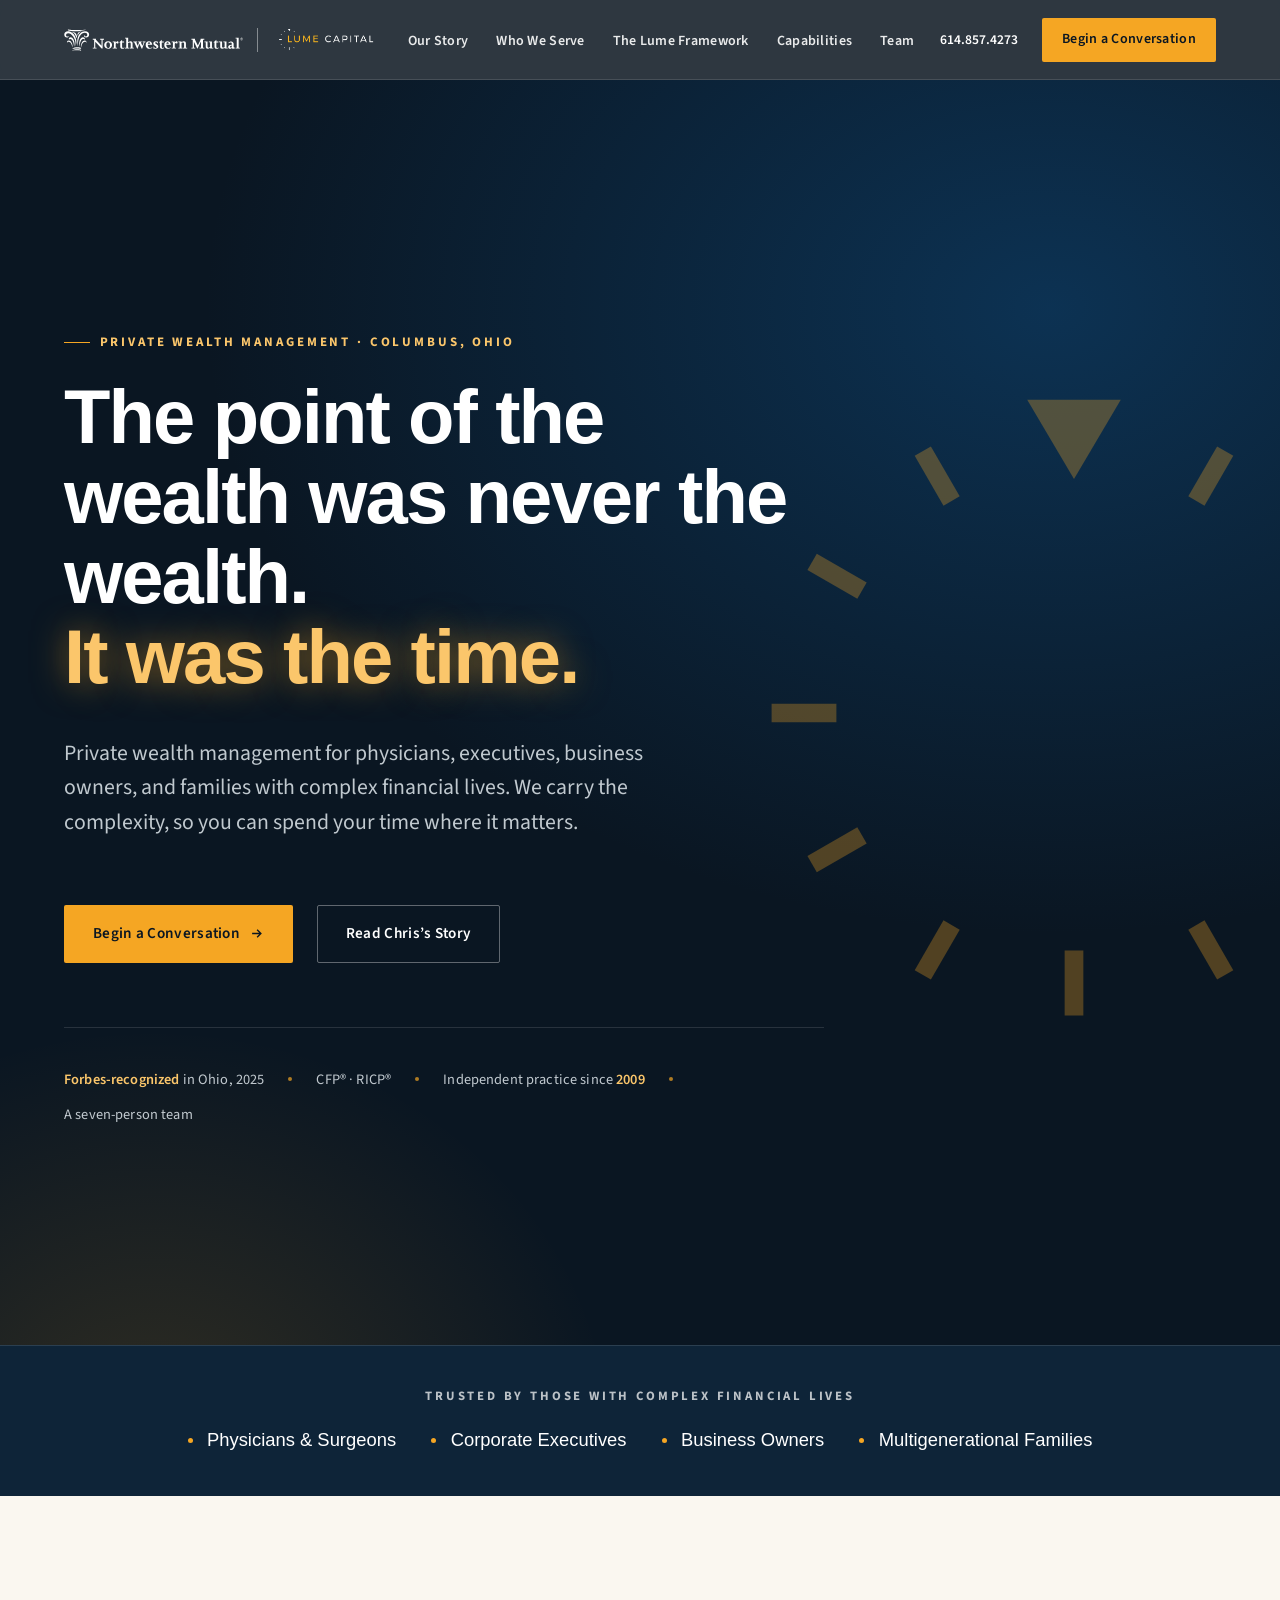
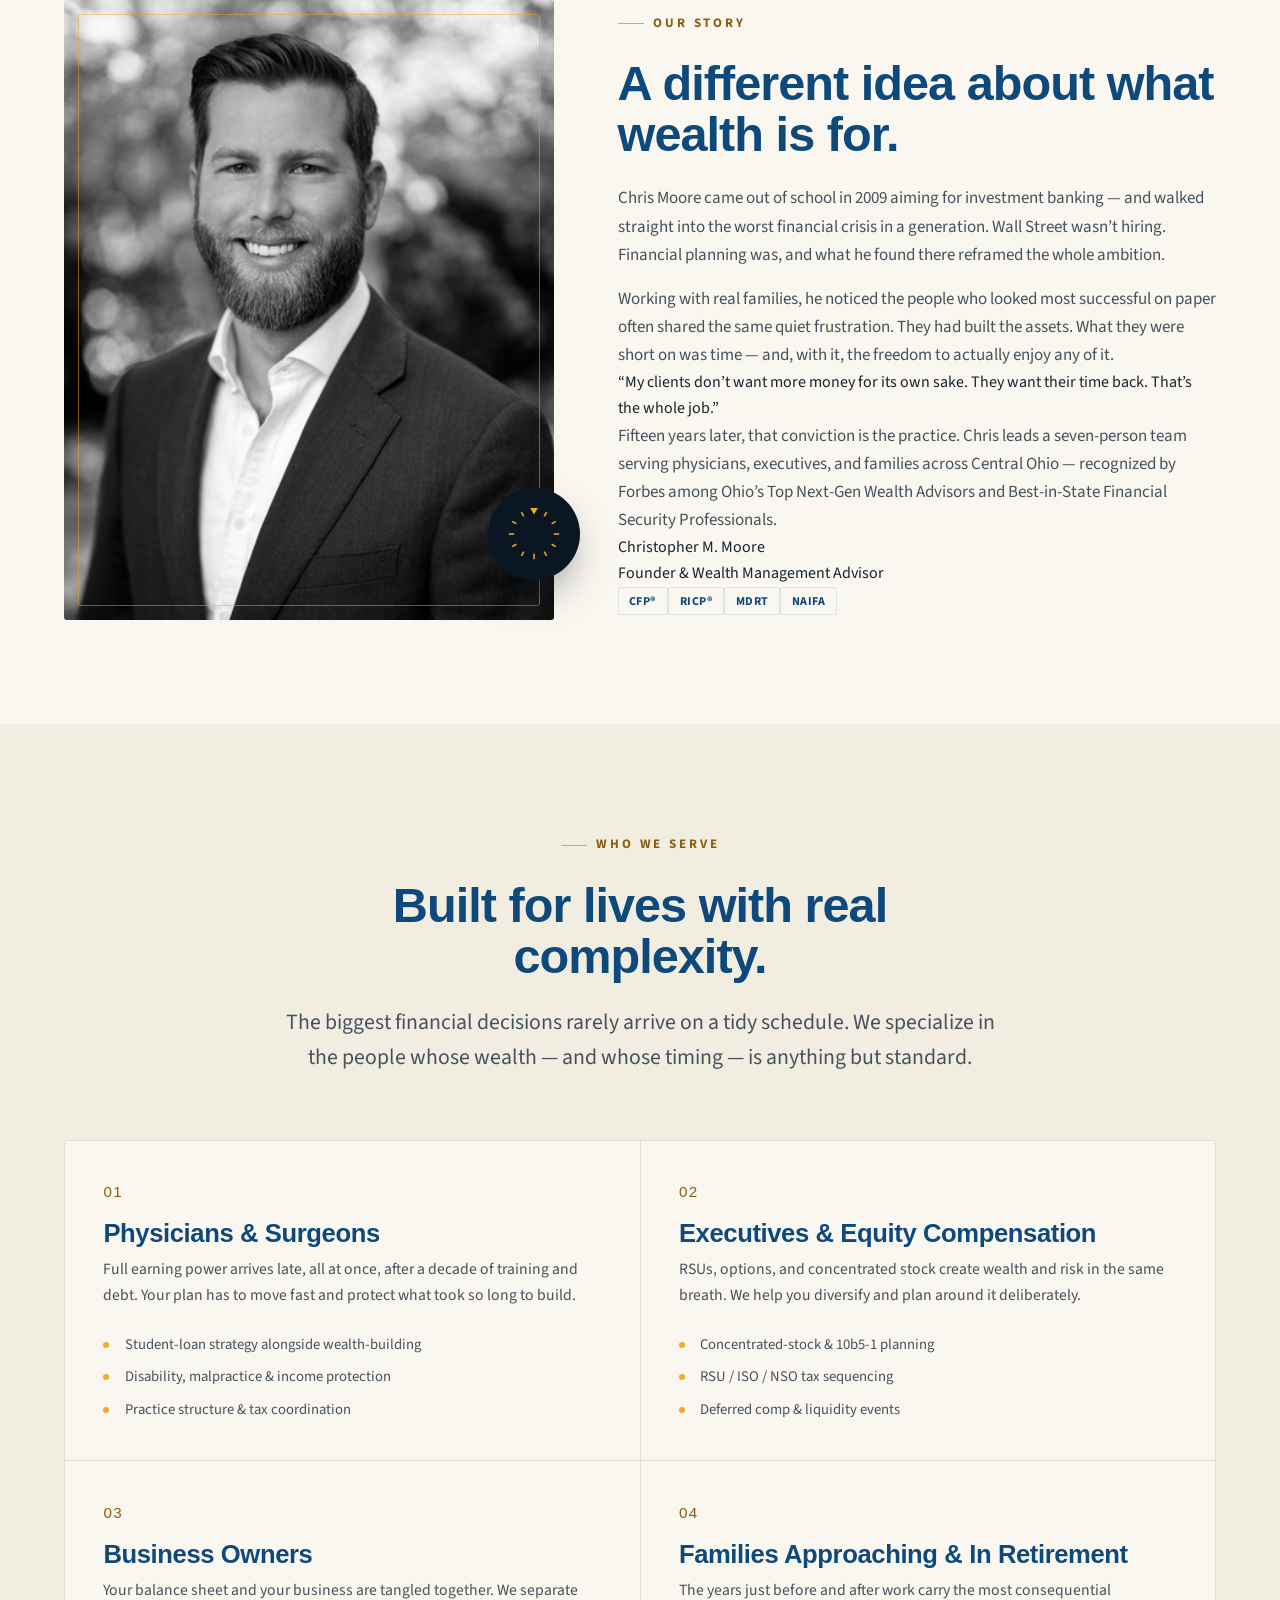
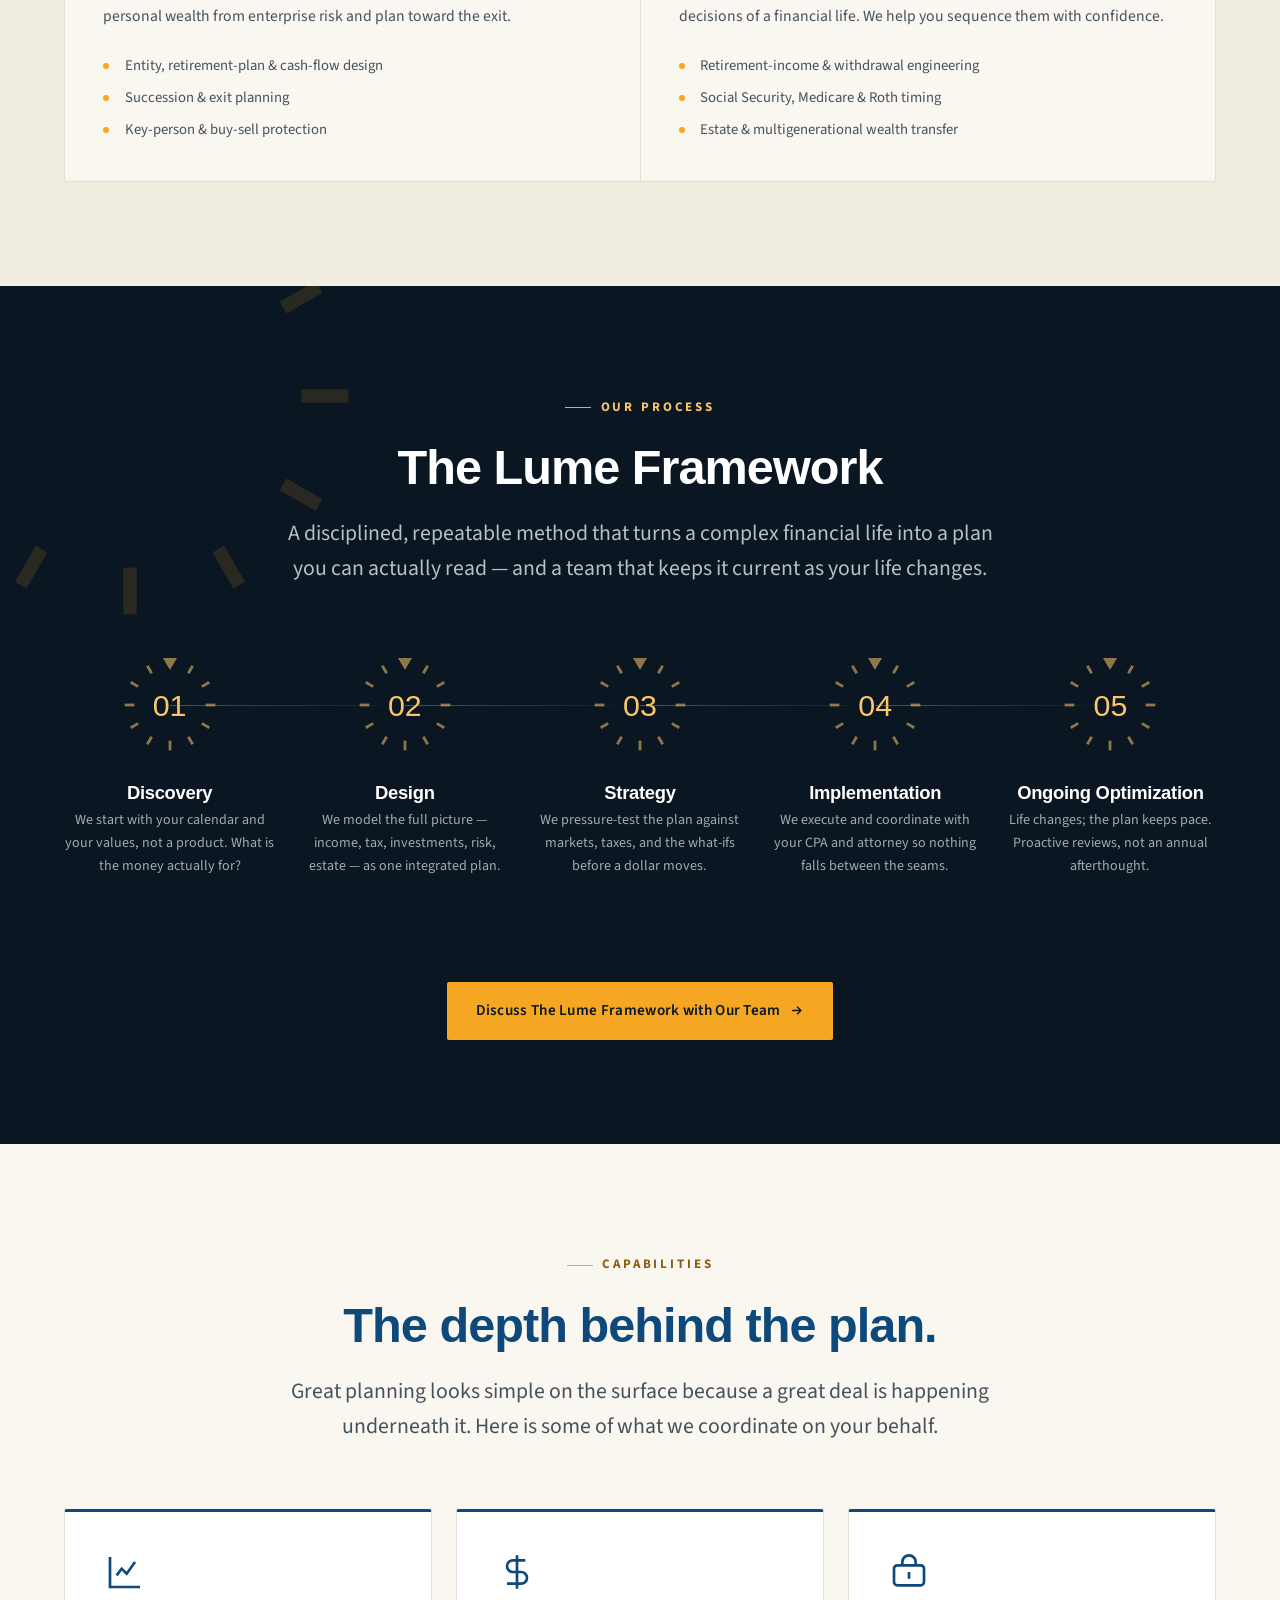
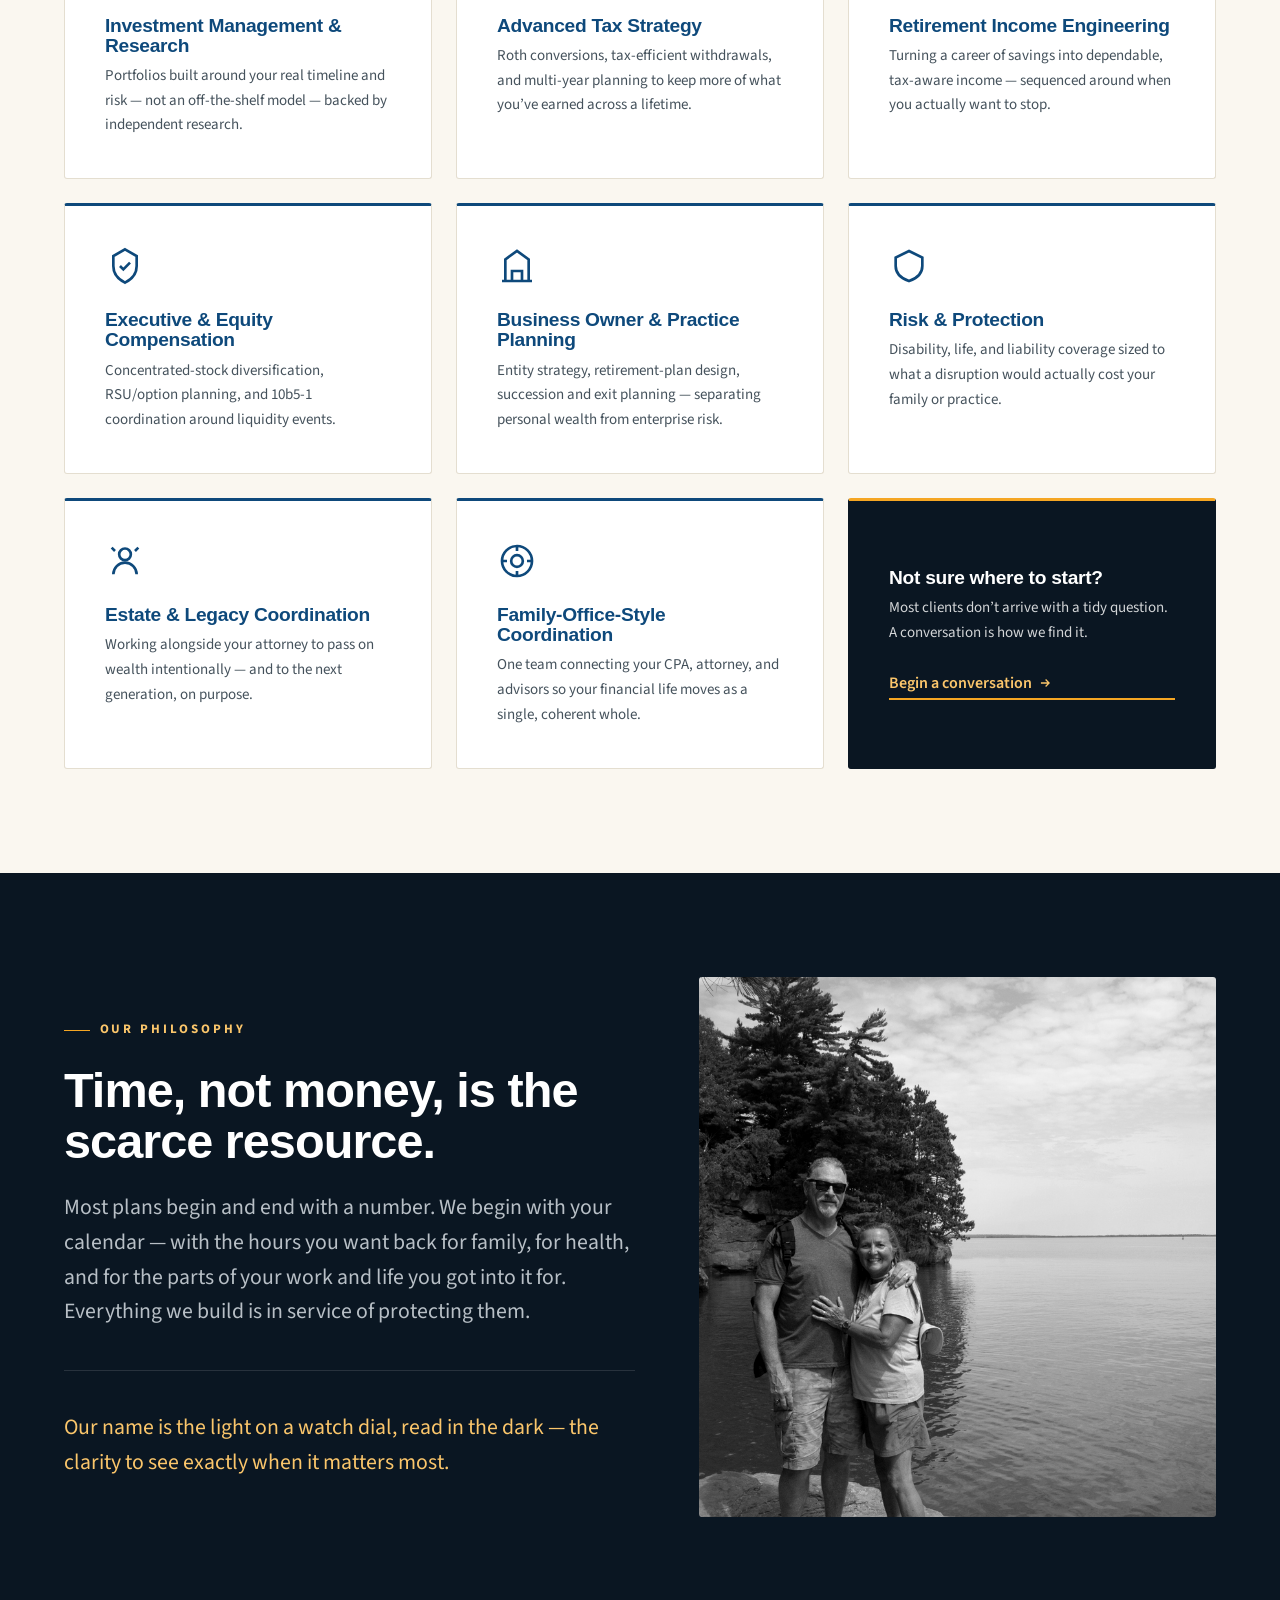
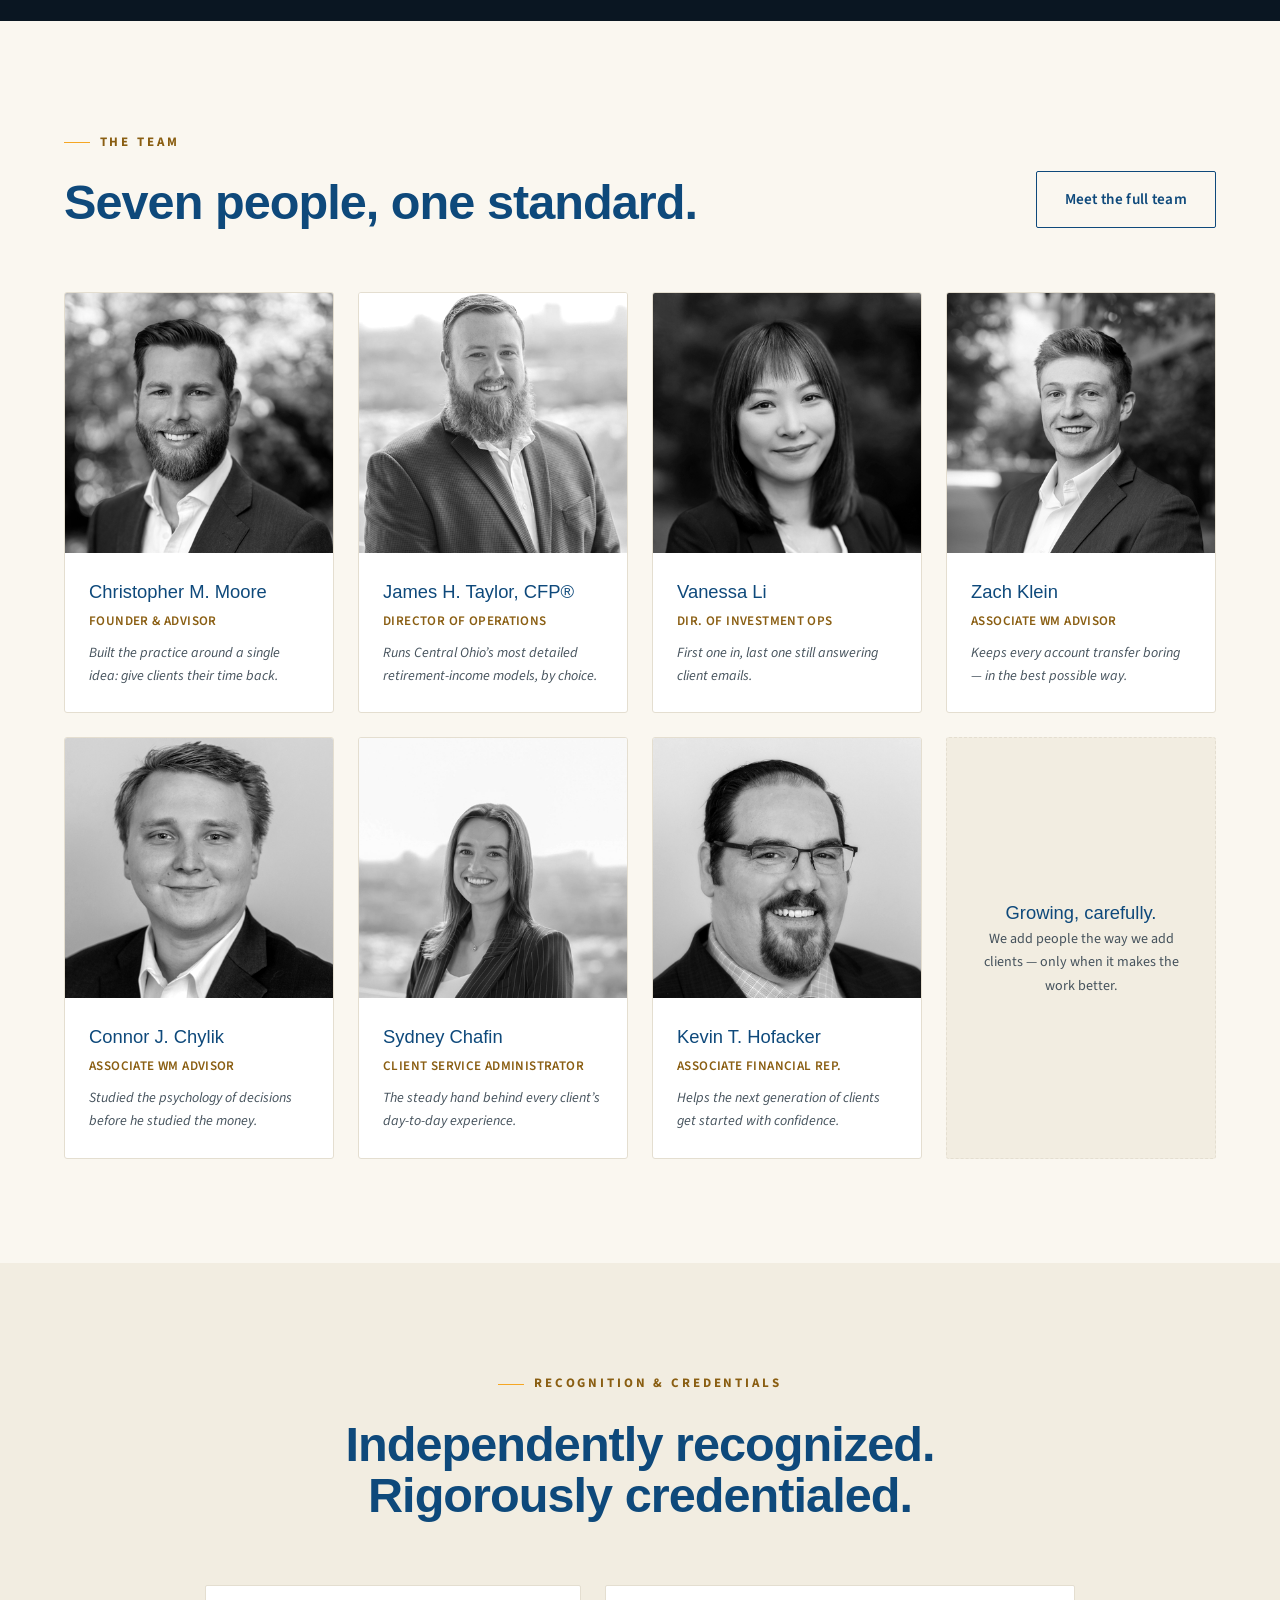
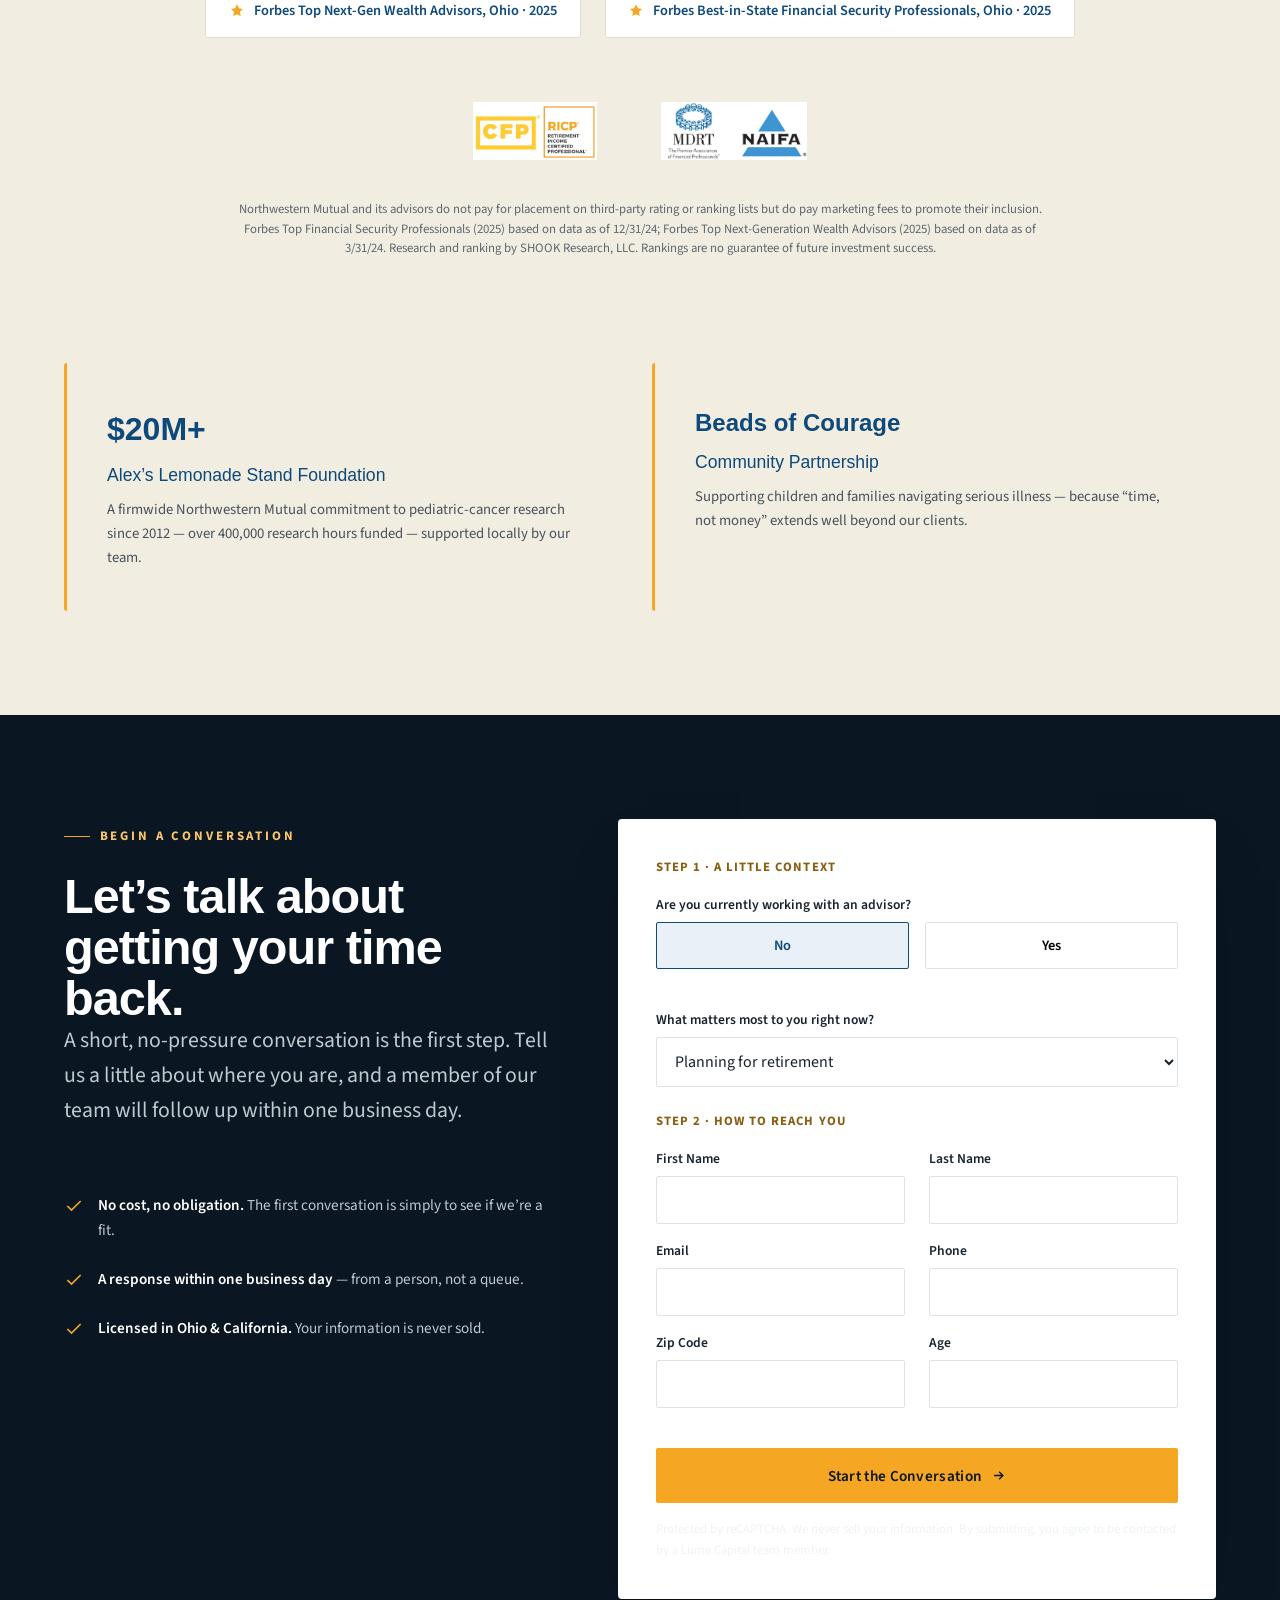
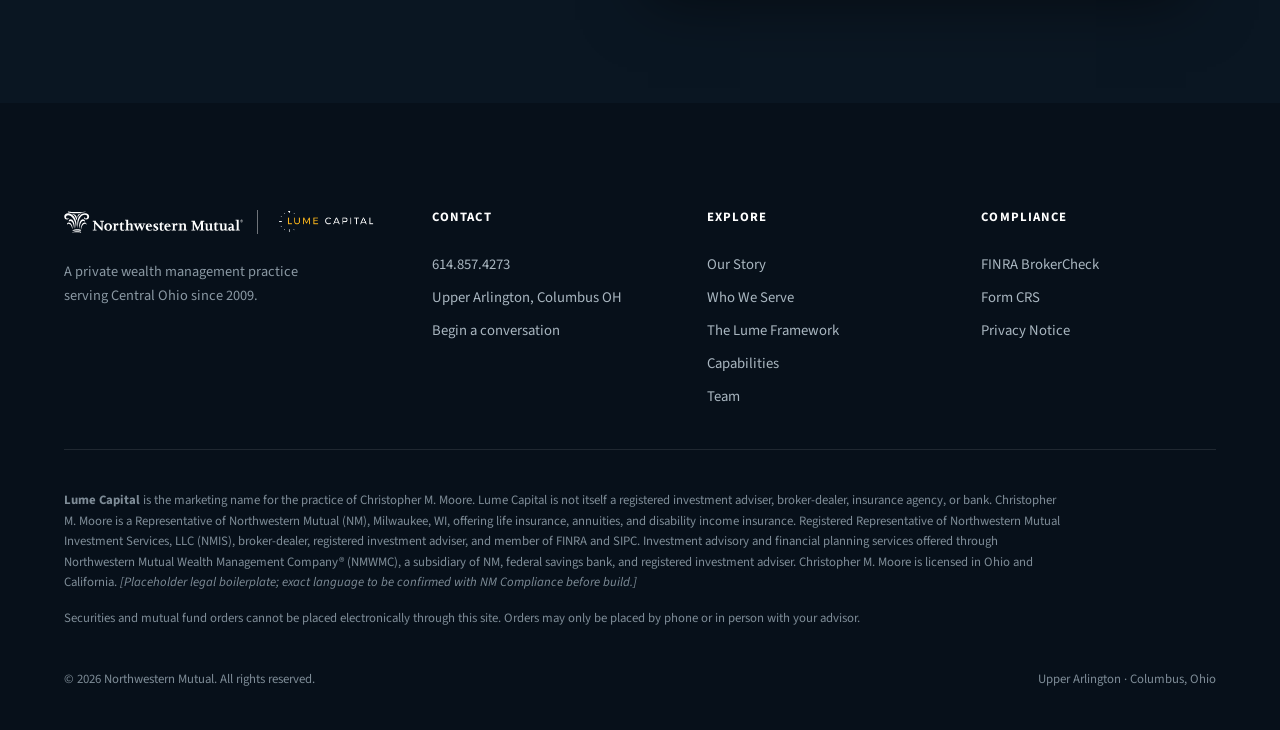
==== commit 1767d377: "Deploy Lume Capital concept v2 as index.html; slim repo to site assets - Promote v2 design to index." ====
--- a/index.html
+++ b/index.html
@@ -3,1086 +3,998 @@
 <head>
 <meta charset="UTF-8">
 <meta name="viewport" content="width=device-width, initial-scale=1.0">
-<title>Lume Capital | Wealth Management for Columbus Physicians &amp; Families Nearing Retirement</title>
-<meta name="description" content="Lume Capital, led by Christopher M. Moore of Northwestern Mutual, provides lifestyle first wealth management for medical professionals and those approaching retirement in Columbus, Ohio.">
+<title>Lume Capital | Private Wealth Management &middot; Columbus, Ohio</title>
+<meta name="description" content="Lume Capital is a private wealth management practice for physicians, executives, business owners, and families with complex financial lives. We manage the complexity so you can spend your time where it matters. Columbus, Ohio.">
 <link rel="preconnect" href="https://fonts.googleapis.com">
 <link rel="preconnect" href="https://fonts.gstatic.com" crossorigin>
-<link href="https://fonts.googleapis.com/css2?family=Archivo:wght@600;700;800&family=Source+Sans+3:wght@300;400;600;700&display=swap" rel="stylesheet">
+<!-- PRIMARY typeface is Akzidenz-Grotesk (licensed: Berthold / Adobe Fonts). It heads the
+     display stack below and must be supplied via a licensed webfont in production. In this
+     local preview it falls back to Helvetica Neue / Arial (same grotesque lineage), so the
+     layout previews faithfully. SECONDARY / body typeface is Source Sans 3 (Google Fonts). -->
+<link href="https://fonts.googleapis.com/css2?family=Source+Sans+3:wght@300;400;500;600;700&display=swap" rel="stylesheet">
 <style>
   :root {
-    /* === Brand Colors (Northwestern Mutual system, per NM Brand Guidelines 03/2026) === */
-    --color-primary:        #0E497B; /* NM Navy — anchor, headlines, primary UI */
-    --color-primary-dark:   #0A3860;
-    --color-primary-light:  #E8F0F7;
-
-    --color-secondary:      #FFB81C; /* Gold — matches Lume mark, CTA accents, badges */
-    --color-secondary-dark: #E0A000;
-    --color-sky:            #8CC4FF; /* Sky Blue — approachability accent */
-    --color-cream:          #F4F2DC; /* Owned-channel background tint */
-
-    /* === Neutrals === */
-    --color-text:        #1A2126;
-    --color-text-muted:  #5C6770;
-    --color-border:      #DCE3E8;
-    --color-surface:     #FFFFFF;
-    --color-bg:          #FFFFFF;
-    --color-bg-alt:      #F7F9FB;
-
-    /* === Feedback === */
-    --color-success: #16a34a;
-    --color-error:    #dc2626;
-    --color-warning:  #d97706;
-
-    /* === Type === */
-    --font-display: 'Archivo', sans-serif;
-    --font-body: 'Source Sans 3', sans-serif;
-
-    --text-xs:   0.75rem;
-    --text-sm:   0.875rem;
-    --text-base: 1rem;
-    --text-lg:   1.125rem;
-    --text-xl:   1.25rem;
-    --text-2xl:  1.5rem;
-    --text-3xl:  1.875rem;
-    --text-4xl:  2.25rem;
-    --text-5xl:  3rem;
-    --text-6xl:  3.75rem;
-
-    --leading-tight:  1.15;
-    --leading-snug:   1.35;
-    --leading-normal: 1.6;
-    --leading-loose:  1.8;
-
-    --tracking-tight:  -0.01em;
-    --tracking-normal:  0;
-    --tracking-wide:    0.04em;
-    --tracking-wider:   0.12em;
+    /* === INK / NIGHT — the dark ground where the "lume" glows (reading a watch dial in the dark) === */
+    --ink:        #0A1622;   /* near-black navy — hero + dark sections */
+    --ink-2:      #0E2438;   /* raised panels on ink */
+    --ink-line:   rgba(255,255,255,0.12);
+
+    /* === NAVY — NM-derived anchor, headlines on light === */
+    --navy:       #0E497B;
+    --navy-deep:  #0A3860;
+    --navy-tint:  #E9F0F7;
+
+    /* === GOLD — the luminescent accent, sampled from the Lume mark === */
+    --gold:       #F5A623;   /* warm dial-gold — accents, dials, button fills (not text on light) */
+    --gold-soft:  #FBC66B;   /* gold text on the dark "ink" ground */
+    --gold-deep:  #8A5E12;   /* WCAG-AA gold for small text on light (5.3:1 on --paper) */
+    --glow:       rgba(245,166,35,0.55);
+
+    /* === PAPER — warm bone instead of clinical white (more UHNW than pure #FFF) === */
+    --paper:      #FAF7F0;
+    --paper-2:    #F2EDE1;
+    --surface:    #FFFFFF;
+
+    /* === Neutrals / text === */
+    --ink-text:   #16232E;   /* body on light */
+    --slate:      #45525C;
+    --slate-muted:#5C6870;   /* darkened for WCAG-AA (5.3:1 on --paper) */
+    --line:       #E4DED0;   /* warm hairline */
+    --line-cool:  #DCE3E8;
+
+    /* === Type ===
+       PRIMARY (display/headlines/brand): Akzidenz-Grotesk — licensed in production,
+       falls back to Helvetica/Arial locally. SECONDARY (body): Source Sans 3. */
+    --sans-display: 'Akzidenz-Grotesk', 'Akzidenz-Grotesk Pro', 'Akzidenz-Grotesk Next',
+                    'Neue Haas Grotesk', 'Helvetica Neue', Helvetica, Arial, sans-serif;
+    --sans:  'Source Sans 3', system-ui, sans-serif;
+
+    --tracking-wider: 0.22em;
+    --tracking-wide:  0.08em;
 
     --space-xs: 0.5rem;
     --space-sm: 1rem;
     --space-md: 1.5rem;
     --space-lg: 2.5rem;
     --space-xl: 4rem;
-    --space-2xl: 6rem;
-
-    --radius: 4px;
-    --radius-btn: 0px; /* sharp corners on buttons for a more formal, institutional feel */
+    --space-2xl: 6.5rem;
+
+    --maxw: 1200px;
   }
 
   * { margin: 0; padding: 0; box-sizing: border-box; }
 
+  html { scroll-behavior: smooth; }
+
   body {
-    font-family: var(--font-body);
-    color: var(--color-text);
-    background: var(--color-bg);
-    line-height: var(--leading-normal);
+    font-family: var(--sans);
+    color: var(--ink-text);
+    background: var(--paper);
+    line-height: 1.65;
     -webkit-font-smoothing: antialiased;
+    text-rendering: optimizeLegibility;
   }
 
   img { max-width: 100%; display: block; }
-
   a { color: inherit; text-decoration: none; }
 
-  .container {
-    max-width: 1160px;
-    margin: 0 auto;
-    padding: 0 var(--space-md);
-  }
-
-  h1, h2, h3, h4 {
-    font-family: var(--font-display);
-    color: var(--color-primary);
-    line-height: var(--leading-tight);
-  }
-
-  h1 {
-    font-size: clamp(2.1rem, 4.4vw, var(--text-6xl));
-    font-weight: 800;
-    letter-spacing: var(--tracking-tight);
-  }
-
-  h2 {
-    font-size: clamp(1.6rem, 3vw, var(--text-4xl));
-    font-weight: 700;
-    text-transform: uppercase;
-    letter-spacing: var(--tracking-wide);
-  }
-
-  h3 {
-    font-size: var(--text-xl);
-    font-weight: 700;
-  }
-
-  p { font-size: var(--text-base); color: var(--color-text); }
+  .container { max-width: var(--maxw); margin: 0 auto; padding: 0 var(--space-md); }
+  .narrow { max-width: 760px; }
+
+  /* === Type scale === */
+  h1, h2, h3 { font-family: var(--sans-display); color: var(--navy); line-height: 1.05; font-weight: 700; }
+
+  h1 { font-size: clamp(2.5rem, 6vw, 4.75rem); letter-spacing: -0.025em; }
+  h2 { font-size: clamp(1.95rem, 3.8vw, 3.1rem); letter-spacing: -0.02em; }
+  h3 { font-size: clamp(1.3rem, 2vw, 1.6rem); letter-spacing: -0.015em; font-weight: 600; }
+
+  p { font-size: 1.0625rem; color: var(--slate); }
 
   .lead {
-    font-size: var(--text-lg);
-    font-weight: 300;
-    line-height: var(--leading-loose);
-    color: var(--color-text-muted);
+    font-size: clamp(1.15rem, 1.7vw, 1.4rem);
+    line-height: 1.6;
+    color: var(--slate);
+    font-weight: 400;
   }
 
   .eyebrow {
-    font-family: var(--font-body);
-    font-size: var(--text-sm);
+    font-family: var(--sans);
+    font-size: 0.8125rem;
     font-weight: 700;
     letter-spacing: var(--tracking-wider);
     text-transform: uppercase;
-    color: var(--color-secondary-dark);
-    display: block;
-    margin-bottom: var(--space-sm);
-  }
-
-  .eyebrow.on-navy { color: var(--color-sky); }
+    color: var(--gold-deep);
+    display: inline-flex;
+    align-items: center;
+    gap: 0.6rem;
+    margin-bottom: var(--space-md);
+  }
+  .eyebrow::before {
+    content: "";
+    width: 26px; height: 1px;
+    background: var(--gold);
+  }
+  .eyebrow.on-ink { color: var(--gold-soft); }
+
+  .kicker-serif { font-family: var(--sans-display); font-weight: 600; color: var(--gold-deep); }
 
   /* === Buttons === */
   .btn {
-    display: inline-block;
-    font-family: var(--font-body);
-    font-weight: 700;
-    font-size: var(--text-base);
-    padding: 0.9rem 1.75rem;
-    border-radius: var(--radius-btn);
+    display: inline-flex;
+    align-items: center;
+    gap: 0.55rem;
+    font-family: var(--sans);
+    font-weight: 600;
+    font-size: 0.95rem;
+    letter-spacing: 0.02em;
+    padding: 0.95rem 1.75rem;
+    border-radius: 2px;
+    border: 1px solid transparent;
     cursor: pointer;
-    border: 2px solid transparent;
-    transition: transform 0.15s ease, background 0.15s ease;
-  }
-  .btn-primary {
-    background: var(--color-primary);
-    color: #FFFFFF;
-  }
-  .btn-primary:hover { background: var(--color-primary-dark); transform: translateY(-1px); }
-  .btn-ghost {
-    background: transparent;
-    border-color: var(--color-primary);
-    color: var(--color-primary);
-  }
-  .btn-ghost:hover { background: var(--color-primary-light); }
-  .btn-ghost.on-navy {
-    border-color: #FFFFFF;
-    color: #FFFFFF;
-  }
-  .btn-ghost.on-navy:hover { background: rgba(255,255,255,0.1); }
-  /* Gold CTA — used on the navy header where btn-primary (navy) would disappear */
-  .btn-gold {
-    background: var(--color-secondary);
-    color: var(--color-primary-dark);
-  }
-  .btn-gold:hover { background: var(--color-secondary-dark); transform: translateY(-1px); }
-
-  .accent-underline {
-    border-bottom: 4px solid var(--color-secondary);
+    transition: transform .18s ease, background .18s ease, color .18s ease, box-shadow .18s ease;
+  }
+  .btn svg { width: 15px; height: 15px; transition: transform .18s ease; }
+  .btn:hover svg { transform: translateX(3px); }
+
+  .btn-gold { background: var(--gold); color: var(--ink); box-shadow: 0 0 0 rgba(245,166,35,0); }
+  .btn-gold:hover { background: var(--gold-soft); transform: translateY(-2px); box-shadow: 0 12px 30px -8px var(--glow); }
+
+  .btn-navy { background: var(--navy); color: #fff; }
+  .btn-navy:hover { background: var(--navy-deep); transform: translateY(-2px); }
+
+  .btn-outline { background: transparent; border-color: rgba(255,255,255,0.35); color: #fff; }
+  .btn-outline:hover { border-color: var(--gold); color: var(--gold-soft); }
+
+  .btn-outline-navy { background: transparent; border-color: var(--navy); color: var(--navy); }
+  .btn-outline-navy:hover { background: var(--navy); color: #fff; }
+
+  .textlink {
+    font-weight: 600;
+    color: var(--navy);
+    display: inline-flex;
+    align-items: center;
+    gap: 0.4rem;
+    border-bottom: 2px solid var(--gold);
     padding-bottom: 2px;
   }
-
-  /* === Nav === */
-  /* Header uses the reverse (white) co-branded Lume + Northwestern Mutual lockup,
-     so the bar is set on NM Navy to give the white mark the dark ground it needs. */
+  .textlink svg { width: 14px; height: 14px; transition: transform .18s ease; }
+  .textlink:hover svg { transform: translateX(3px); }
+
+  /* === Watch-dial motif ===
+     Rebuilt to follow the Lume logo exactly: 12 bold hour ticks (cardinals slightly
+     longer) with a filled triangle at the 12 marker. Defined once as <symbol id="lumeDial">
+     at the top of <body> and referenced via <use>. Stroke weight is proportional to size,
+     so it reads like the logo at any scale. Colored/opacity-tuned per instance via `color`. */
+  .dial { display: block; }
+
+  /* === Sections === */
+  section { padding: var(--space-2xl) 0; }
+  .section-head { max-width: 720px; margin-bottom: var(--space-xl); }
+  .section-head.center { margin-inline: auto; text-align: center; }
+  .section-head.center .eyebrow { justify-content: center; }
+  .section-head .lead { margin-top: var(--space-md); }
+
+  .ink-section { background: var(--ink); color: #EAF0F5; position: relative; overflow: hidden; }
+  .ink-section h1, .ink-section h2, .ink-section h3 { color: #fff; }
+  .ink-section p, .ink-section .lead { color: rgba(233,240,245,0.78); }
+
+  /* ============================================================= NAV */
   header.site-nav {
-    position: sticky;
-    top: 0;
-    z-index: 100;
-    background: var(--color-primary);
-    border-bottom: 1px solid var(--color-primary-dark);
+    position: sticky; top: 0; z-index: 100;
+    background: rgba(10,22,34,0.85);
+    backdrop-filter: saturate(140%) blur(10px);
+    border-bottom: 1px solid var(--ink-line);
   }
   nav {
-    display: flex;
-    align-items: center;
-    justify-content: space-between;
-    padding: 0.9rem var(--space-md);
-    max-width: 1160px;
-    margin: 0 auto;
-  }
-  /* Co-brand lockup: Lume Capital mark | Northwestern Mutual mark, both reverse (white) on the navy bar */
-  nav .logo { display: flex; align-items: center; gap: 0.75rem; flex: none; }
-  nav .logo .logo-lume { height: 30px; width: auto; }
-  nav .logo .logo-nwm { height: 19px; width: auto; }
-  nav .logo .logo-divider {
-    flex: none;
-    width: 1px;
-    height: 26px;
-    background: rgba(255,255,255,0.45);
-  }
-  nav ul.nav-links {
-    display: flex;
-    gap: var(--space-md);
-    list-style: none;
-    flex: none;
-  }
+    display: flex; align-items: center; justify-content: space-between;
+    padding: 1.1rem var(--space-md);
+    max-width: var(--maxw); margin: 0 auto;
+  }
+  /* LUME IS THE HERO. NM is a small, subordinate line beneath — not a co-equal lockup. */
+  /* Co-brand lockup: Northwestern Mutual first, vertical divider, then Lume Capital —
+     matched heights so neither mark dominates. Same order/scale on mobile and desktop. */
+  .brand { display: flex; flex-direction: row; align-items: center; gap: 0.9rem; flex: none; }
+  .brand .brand-nwm  { height: 22px; width: auto; max-width: none; }
+  .brand .brand-lume { height: 28.6px; width: auto; max-width: none; } /* NWM baseline +30% */
+  .brand .brand-divider { flex: none; width: 1px; height: 24px; background: rgba(255,255,255,0.42); }
+  nav ul.nav-links { display: flex; gap: 1.75rem; list-style: none; flex: none; }
   nav ul.nav-links a {
-    font-size: var(--text-sm);
-    font-weight: 600;
-    color: #FFFFFF;
-    text-transform: uppercase;
-    letter-spacing: var(--tracking-wide);
-    white-space: nowrap;
-  }
-  nav ul.nav-links a:hover { color: var(--color-sky); }
+    font-size: 0.875rem; font-weight: 600; color: rgba(255,255,255,0.9);
+    letter-spacing: 0.02em; position: relative; padding: 0.25rem 0;
+  }
+  nav ul.nav-links a::after {
+    content: ""; position: absolute; left: 0; bottom: -2px; width: 0; height: 1.5px;
+    background: var(--gold); transition: width .2s ease;
+  }
+  nav ul.nav-links a:hover { color: #fff; }
+  nav ul.nav-links a:hover::after { width: 100%; }
   .nav-cta { display: flex; align-items: center; gap: var(--space-md); flex: none; }
-  /* Compact CTA in the header so it doesn't crowd the nav links onto two lines */
-  .nav-cta .btn { padding: 0.7rem 1.25rem; font-size: var(--text-sm); }
-  .nav-phone { font-size: var(--text-sm); font-weight: 700; color: #FFFFFF; white-space: nowrap; }
+  .nav-phone { font-size: 0.85rem; font-weight: 600; color: #fff; white-space: nowrap; }
+  .nav-cta .btn { padding: 0.6rem 1.2rem; font-size: 0.875rem; }
   .hamburger { display: none; background: none; border: none; cursor: pointer; }
   .hamburger svg { width: 26px; height: 26px; }
 
-  .mobile-drawer {
-    display: none;
-    flex-direction: column;
-    gap: var(--space-md);
-    padding: var(--space-md);
-    background: var(--color-primary);
-    border-top: 1px solid var(--color-primary-dark);
-  }
+  .mobile-drawer { display: none; flex-direction: column; gap: var(--space-md); padding: var(--space-md); background: var(--ink); border-top: 1px solid var(--ink-line); }
   .mobile-drawer.open { display: flex; }
-  .mobile-drawer-links { list-style: none; display: flex; flex-direction: column; gap: var(--space-sm); }
-  .mobile-drawer-links a {
-    font-size: var(--text-base);
-    font-weight: 600;
-    color: #FFFFFF;
-    text-transform: uppercase;
-    letter-spacing: var(--tracking-wide);
-  }
-  .mobile-drawer-contact {
-    display: flex;
-    flex-direction: column;
-    gap: var(--space-sm);
-    padding-top: var(--space-sm);
-    border-top: 1px solid rgba(255,255,255,0.18);
-  }
-  .mobile-drawer-contact .nav-phone { font-size: var(--text-base); }
-  .mobile-drawer-contact .btn { text-align: center; }
-
-  /* Collapse the primary nav to the menu button before the wide co-brand logo + CTA
-     can crowd the links (they'd otherwise overflow or wrap). The drawer holds them all. */
-  @media (max-width: 1080px) {
-    nav ul.nav-links { display: none; }
-    .nav-cta { display: none; }
+  .mobile-drawer ul { list-style: none; display: flex; flex-direction: column; gap: var(--space-sm); }
+  .mobile-drawer a { font-size: 1rem; font-weight: 600; color: #fff; }
+  .mobile-contact { display: flex; flex-direction: column; gap: var(--space-sm); padding-top: var(--space-sm); border-top: 1px solid var(--ink-line); }
+  .mobile-contact .btn { text-align: center; justify-content: center; }
+
+  @media (max-width: 940px) {
+    nav ul.nav-links, .nav-cta { display: none; }
     .hamburger { display: block; }
-    nav .logo .logo-lume { height: 24px; }
-    nav .logo .logo-nwm { height: 15px; }
-    nav .logo .logo-divider { height: 21px; }
-  }
-
-  /* === Hero === */
-  .hero {
-    display: grid;
-    grid-template-columns: 1.05fr 0.95fr;
-    align-items: center;
-    min-height: 560px;
-    gap: var(--space-xl);
-    max-width: 1160px;
-    margin: 0 auto;
-    padding: var(--space-2xl) var(--space-md) var(--space-xl);
-  }
-  .hero-copy p.lead { margin: var(--space-sm) 0 var(--space-lg); max-width: 480px; }
+  }
+  /* Keep the two-logo lockup on one line next to the menu button on phones */
+  @media (max-width: 560px) {
+    .brand { gap: 0.6rem; }
+    .brand .brand-nwm  { height: 18px; }
+    .brand .brand-lume { height: 23.4px; } /* NWM baseline +30% */
+    .brand .brand-divider { height: 24px; }
+  }
+
+  /* ============================================================= HERO (cinematic night) */
+  .hero { position: relative; background: var(--ink); color: #fff; overflow: hidden; }
+  /* Soft golden "lume" glow rising from lower-left, like light off a dial */
+  .hero::before {
+    content: ""; position: absolute; inset: 0;
+    background:
+      radial-gradient(120% 90% at 82% 18%, rgba(14,73,123,0.55) 0%, rgba(10,22,34,0) 55%),
+      radial-gradient(60% 55% at 12% 108%, rgba(245,166,35,0.16) 0%, rgba(10,22,34,0) 60%);
+    pointer-events: none;
+  }
+  /* Large faint watch dial bleeding off the right edge — the signature Lume motif */
+  .hero-dial {
+    position: absolute; top: 50%; right: -12%; transform: translateY(-50%);
+    width: min(720px, 68vw); height: min(720px, 68vw);
+    color: rgba(245,166,35,0.30);
+    pointer-events: none; z-index: 0;
+  }
+  .hero-inner {
+    position: relative; z-index: 1;
+    max-width: var(--maxw); margin: 0 auto;
+    padding: clamp(4.5rem, 11vw, 9rem) var(--space-md) clamp(4rem, 9vw, 8rem);
+  }
+  .hero-copy { max-width: 760px; }
+  .hero h1 { color: #fff; }
+  .hero h1 .glow { color: var(--gold-soft); text-shadow: 0 0 34px var(--glow); }
+  .hero .lead { color: rgba(233,240,245,0.82); margin: var(--space-lg) 0 var(--space-xl); max-width: 620px; }
   .hero-cta-row { display: flex; align-items: center; gap: var(--space-md); flex-wrap: wrap; }
-  .hero-trust-line {
-    margin-top: var(--space-lg);
-    font-size: var(--text-sm);
-    color: var(--color-text-muted);
-    display: flex;
-    align-items: center;
-    gap: 0.5rem;
-  }
-  .hero-media { position: relative; }
-  .hero-media img {
-    width: 100%;
-    height: 460px;
-    object-fit: cover;
-    border-radius: var(--radius);
-  }
-  .hero-media .badge-float {
-    position: absolute;
-    bottom: -20px;
-    left: -20px;
-    background: var(--color-primary);
-    color: #fff;
-    padding: 1rem 1.25rem;
-    border-radius: var(--radius);
-    font-family: var(--font-display);
-    font-weight: 700;
-    box-shadow: 0 8px 24px rgba(14,73,123,0.25);
-  }
-  .hero-media .badge-float span {
-    display: block;
-    font-family: var(--font-body);
-    font-weight: 400;
-    font-size: var(--text-xs);
-    text-transform: uppercase;
-    letter-spacing: var(--tracking-wide);
-    color: var(--color-sky);
-    margin-top: 2px;
-  }
-
-  /* === Stat row === */
-  .stat-row {
-    background: var(--color-primary);
-    padding: var(--space-lg) 0;
-  }
-  .stat-grid {
-    display: grid;
-    grid-template-columns: repeat(3, 1fr);
-    gap: var(--space-md);
-    text-align: center;
-  }
-  .stat-grid .stat-num {
-    font-family: var(--font-display);
-    font-size: var(--text-3xl);
-    font-weight: 800;
-    color: #FFFFFF;
-  }
-  .stat-grid .stat-label {
-    font-size: var(--text-xs);
-    color: var(--color-sky);
-    text-transform: uppercase;
-    letter-spacing: var(--tracking-wide);
-    margin-top: 0.25rem;
-  }
-  .stat-cta {
-    display: none; /* only needed to fill the fourth cell when mobile stacks to 2 columns */
-  }
-  .btn-sm {
-    padding: 0.6rem 1.1rem;
-    font-size: var(--text-sm);
-  }
-
-  /* === Generic section === */
-  section { padding: var(--space-2xl) 0; }
-  .section-alt { background: var(--color-bg-alt); }
-  .section-head { max-width: 640px; margin-bottom: var(--space-xl); }
-  .section-head.center { margin-left: auto; margin-right: auto; text-align: center; }
-
-  /* === Who We Serve === */
-  .serve-grid {
-    display: grid;
-    grid-template-columns: 1fr 1fr;
-    gap: var(--space-lg);
-  }
-  .serve-card {
-    background: var(--color-surface);
-    border: 1px solid var(--color-border);
-    border-radius: var(--radius);
-    padding: var(--space-lg);
-  }
-  .serve-card .icon-badge {
-    width: 48px; height: 48px;
-    background: var(--color-primary-light);
-    border-radius: 50%;
-    display: flex; align-items: center; justify-content: center;
-    margin-bottom: var(--space-md);
-  }
-  .serve-card ul { list-style: none; margin-top: var(--space-md); }
-  .serve-card li {
-    padding-left: 1.4rem;
-    position: relative;
-    margin-bottom: 0.6rem;
-    font-size: var(--text-sm);
-    color: var(--color-text-muted);
-  }
-  .serve-card li::before {
-    content: "";
-    position: absolute;
-    left: 0; top: 0.5em;
-    width: 8px; height: 8px;
-    background: var(--color-secondary);
-    border-radius: 50%;
-  }
-  .serve-card .card-link {
-    display: inline-block;
-    margin-top: var(--space-md);
-    font-weight: 700;
-    font-size: var(--text-sm);
-    color: var(--color-primary);
-    border-bottom: 2px solid var(--color-secondary);
-  }
-
-  /* === Philosophy / time not money === */
-  .philosophy {
-    background: var(--color-primary);
-    color: #fff;
-    padding: var(--space-2xl) 0;
-  }
-  .philosophy-grid {
-    display: grid;
-    grid-template-columns: 1fr 1fr;
-    gap: var(--space-xl);
-    align-items: center;
-  }
-  .philosophy h2 { color: #fff; }
-  .philosophy p.lead { color: rgba(255,255,255,0.85); font-weight: 300; }
-  .philosophy blockquote {
-    font-family: var(--font-display);
-    font-size: clamp(1.5rem, 2.6vw, var(--text-3xl));
-    font-weight: 700;
-    line-height: var(--leading-snug);
-    border-left: 4px solid var(--color-secondary);
-    padding-left: var(--space-md);
-    margin: var(--space-lg) 0;
-  }
-  .philosophy img { border-radius: var(--radius); width: 100%; height: 420px; object-fit: cover; }
-
-  /* === Services === */
-  .services-grid {
-    display: grid;
-    grid-template-columns: repeat(2, 1fr);
-    gap: var(--space-lg);
-  }
-  .service-card {
-    padding: var(--space-lg);
-    border-radius: var(--radius);
-    background: var(--color-surface);
-    border: 1px solid var(--color-border);
-    border-top: 4px solid var(--color-secondary);
-  }
-  .service-card h3 { margin-bottom: var(--space-sm); }
-  .service-card p { font-size: var(--text-sm); color: var(--color-text-muted); }
-
-  /* === About / Team === */
-  .about-grid {
-    display: grid;
-    grid-template-columns: 0.85fr 1.15fr;
-    gap: var(--space-xl);
-    align-items: start;
-    margin-bottom: var(--space-2xl);
-  }
-  .about-grid img { border-radius: var(--radius); width: 100%; height: 380px; object-fit: cover; }
-  .credential-tags { display: flex; gap: 0.5rem; flex-wrap: wrap; margin: var(--space-sm) 0 var(--space-md); }
-  .credential-tags span {
-    font-size: var(--text-xs);
-    font-weight: 700;
-    color: var(--color-primary);
-    background: var(--color-primary-light);
-    padding: 0.25rem 0.6rem;
-    border-radius: 20px;
-    letter-spacing: var(--tracking-wide);
-  }
-
-  .team-grid {
-    display: grid;
-    grid-template-columns: repeat(4, 1fr);
-    gap: var(--space-md);
-  }
-  .team-card {
-    background: var(--color-surface);
-    border: 1px solid var(--color-border);
-    border-radius: var(--radius);
-    overflow: hidden;
-  }
-  .team-card img { width: 100%; height: 190px; object-fit: cover; }
-  .team-card .team-info { padding: var(--space-sm) var(--space-md) var(--space-md); }
-  .team-card h4 { font-family: var(--font-body); font-size: var(--text-base); font-weight: 700; color: var(--color-text); }
-  .team-card .team-title { font-size: var(--text-xs); color: var(--color-text-muted); margin-bottom: 0.4rem; }
-  .team-card .team-note { font-size: var(--text-xs); color: var(--color-text-muted); margin-top: 0.5rem; font-style: italic; }
-  .team-cta { text-align: center; margin-top: var(--space-lg); }
-
-  /* === Credentials / Community === */
-  .badge-row {
-    display: flex;
-    align-items: center;
-    justify-content: center;
-    gap: var(--space-xl);
-    flex-wrap: wrap;
-    padding: var(--space-lg) 0;
-  }
-  .badge-row img { height: 54px; width: auto; object-fit: contain; }
-  .forbes-strip {
-    display: flex;
-    gap: var(--space-md);
-    flex-wrap: wrap;
-    justify-content: center;
-    margin-bottom: var(--space-lg);
-  }
-  .forbes-pill {
-    background: var(--color-cream);
-    border: 1px solid #E5E0BE;
-    border-radius: var(--radius-btn);
-    padding: 0.6rem 1.2rem;
-    font-size: var(--text-sm);
-    font-weight: 700;
-    color: var(--color-primary-dark);
-  }
-  .disclosure-note {
-    font-size: var(--text-xs);
-    color: var(--color-text-muted);
-    max-width: 780px;
-    margin: var(--space-md) auto 0;
-    text-align: center;
-    line-height: var(--leading-normal);
-  }
-
-  .community-grid {
-    display: grid;
-    grid-template-columns: 1fr 1fr;
-    gap: var(--space-lg);
-    margin-top: var(--space-xl);
-  }
-  .community-card {
-    background: var(--color-cream);
-    border-radius: var(--radius);
-    padding: var(--space-lg);
-  }
-  .community-card .stat-num {
-    font-family: var(--font-display);
-    font-size: var(--text-3xl);
-    color: var(--color-primary);
-    font-weight: 800;
-  }
-
-  /* === Lead Form === */
-  .form-section {
-    background: var(--color-primary);
-    color: #fff;
-  }
-  .form-wrap {
-    display: grid;
-    grid-template-columns: 0.8fr 1.2fr;
-    gap: var(--space-xl);
-    align-items: start;
-  }
-  .form-wrap h2 { color: #fff; }
-  .form-wrap p.lead { color: rgba(255,255,255,0.85); }
-  .form-panel {
-    background: #fff;
-    border-radius: var(--radius);
-    padding: var(--space-lg);
-    color: var(--color-text);
-  }
-  .form-step-label {
-    font-size: var(--text-xs);
-    font-weight: 700;
-    color: var(--color-text-muted);
-    text-transform: uppercase;
-    letter-spacing: var(--tracking-wide);
-    margin-bottom: var(--space-sm);
-  }
+  .hero-trust {
+    margin-top: var(--space-xl); padding-top: var(--space-lg);
+    border-top: 1px solid var(--ink-line);
+    display: flex; flex-wrap: wrap; align-items: center; gap: 0.7rem 1.5rem;
+    font-size: 0.9rem; letter-spacing: 0.01em; color: rgba(233,240,245,0.82);
+  }
+  .hero-trust b { color: var(--gold-soft); font-weight: 600; }
+  .hero-trust .dot { width: 4px; height: 4px; border-radius: 50%; background: var(--gold); opacity: .7; }
+
+  /* ============================================================= PROOF / AUDIENCE STRIP */
+  .proof { background: var(--ink-2); color: #fff; padding: var(--space-lg) 0; border-top: 1px solid var(--ink-line); }
+  /* Label on its own centered line, then the four audiences on one aligned row below */
+  .proof-inner { display: flex; flex-direction: column; align-items: center; gap: 1.1rem; text-align: center; }
+  .proof-label { font-size: 0.8rem; letter-spacing: var(--tracking-wider); text-transform: uppercase; color: rgba(255,255,255,0.72); font-weight: 700; }
+  .proof-items { display: flex; flex-wrap: wrap; justify-content: center; align-items: center; gap: 0.7rem 2.2rem; }
+  .proof-item { font-family: var(--sans-display); font-size: 1.15rem; color: #fff; font-weight: 500; display: inline-flex; align-items: center; gap: 0.9rem; }
+  .proof-item::before { content: ""; width: 5px; height: 5px; border-radius: 50%; background: var(--gold); }
+
+  /* ============================================================= STORY (Chris) */
+  .story-grid { display: grid; grid-template-columns: 0.9fr 1.1fr; gap: clamp(2rem, 5vw, var(--space-2xl)); align-items: center; }
+  .story-media { position: relative; }
+  .story-media img { width: 100%; height: 620px; object-fit: cover; object-position: center 20%; border-radius: 3px; filter: grayscale(100%) contrast(1.03); }
+  .story-media .story-frame {
+    position: absolute; inset: 14px; border: 1px solid var(--gold); opacity: 0.5;
+    border-radius: 3px; pointer-events: none;
+  }
+  .story-media .dial-badge {
+    position: absolute; right: -26px; bottom: 40px; width: 92px; height: 92px;
+    background: var(--ink); color: var(--gold); border-radius: 50%;
+    display: grid; place-items: center; box-shadow: 0 18px 40px -12px rgba(10,22,34,0.5);
+  }
+  .story-media .dial-badge .dial { width: 60px; height: 60px; color: var(--gold); }
+  .story blockquote {
+    font-family: var(--sans-display); font-size: clamp(1.5rem, 2.6vw, 2rem); line-height: 1.3;
+    color: var(--navy); font-weight: 500; margin: var(--space-lg) 0;
+    padding-left: var(--space-md); border-left: 3px solid var(--gold);
+  }
+  .story .sig { margin-top: var(--space-lg); }
+  .story .sig .name { font-family: var(--sans-display); font-size: 1.35rem; color: var(--navy); }
+  .story .sig .role { font-size: 0.9rem; color: var(--slate-muted); }
+  .story .credmarks { display: flex; gap: 0.5rem; flex-wrap: wrap; margin-top: var(--space-md); }
+  .credmarks span {
+    font-size: 0.75rem; font-weight: 700; letter-spacing: 0.04em; color: var(--navy);
+    border: 1px solid var(--line-cool); padding: 0.3rem 0.65rem; border-radius: 2px;
+  }
+
+  /* ============================================================= WHO WE SERVE */
+  .serve-grid { display: grid; grid-template-columns: repeat(2, 1fr); gap: 1px; background: var(--line); border: 1px solid var(--line); border-radius: 3px; overflow: hidden; }
+  .serve-card { background: var(--paper); padding: clamp(1.75rem, 3vw, var(--space-lg)); transition: background .2s ease; }
+  .serve-card:hover { background: var(--surface); }
+  .serve-num { font-family: var(--sans-display); font-size: 0.95rem; color: var(--gold-deep); letter-spacing: 0.1em; }
+  .serve-card h3 { margin: var(--space-sm) 0 0.65rem; }
+  .serve-card p { font-size: 0.98rem; }
+  .serve-card ul { list-style: none; margin-top: var(--space-md); display: flex; flex-direction: column; gap: 0.5rem; }
+  .serve-card li { position: relative; padding-left: 1.35rem; font-size: 0.92rem; color: var(--slate); }
+  .serve-card li::before { content: ""; position: absolute; left: 0; top: 0.62em; width: 6px; height: 6px; border-radius: 50%; background: var(--gold); }
+
+  /* ============================================================= THE LUME BLUEPRINT (process) */
+  .blueprint { position: relative; overflow: hidden; }
+  .blueprint::before {
+    content: ""; position: absolute; top: -20%; left: -8%; width: 480px; height: 480px;
+    color: rgba(245,166,35,0.10); pointer-events: none;
+  }
+  .steps { display: grid; grid-template-columns: repeat(5, 1fr); gap: var(--space-md); margin-top: var(--space-xl); }
+  .step { text-align: center; position: relative; }
+  .step-ring { width: 108px; height: 108px; margin: 0 auto var(--space-md); position: relative; display: grid; place-items: center; }
+  .step-ring .dial { width: 108px; height: 108px; color: rgba(251,198,107,0.55); position: absolute; inset: 0; }
+  .step-ring .step-num { font-family: var(--sans-display); font-size: 1.9rem; color: var(--gold-soft); font-weight: 500; }
+  .step h3 { color: #fff; font-size: 1.15rem; margin-bottom: 0.4rem; }
+  .step p { font-size: 0.88rem; color: rgba(233,240,245,0.68); }
+  /* connecting hairline between steps */
+  .step:not(:last-child)::after {
+    content: ""; position: absolute; top: 54px; right: -50%; width: 100%; height: 1px;
+    background: linear-gradient(90deg, rgba(245,166,35,0.4), rgba(245,166,35,0.05)); z-index: 0;
+  }
+  .blueprint-cta { text-align: center; margin-top: var(--space-2xl); }
+
+  /* ============================================================= CAPABILITIES (sophistication) */
+  .cap-grid { display: grid; grid-template-columns: repeat(3, 1fr); gap: var(--space-md); }
+  .cap-card {
+    background: var(--surface); border: 1px solid var(--line);
+    border-top: 3px solid var(--navy); border-radius: 3px;
+    padding: var(--space-lg); transition: transform .18s ease, box-shadow .18s ease, border-color .18s ease;
+  }
+  .cap-card:hover { transform: translateY(-4px); box-shadow: 0 20px 40px -22px rgba(14,73,123,0.35); border-top-color: var(--gold); }
+  .cap-card .cap-ico { width: 40px; height: 40px; color: var(--navy); margin-bottom: var(--space-md); }
+  .cap-card .cap-ico svg { width: 100%; height: 100%; }
+  .cap-card h3 { font-size: 1.2rem; margin-bottom: 0.5rem; }
+  .cap-card p { font-size: 0.94rem; }
+
+  /* ============================================================= PHILOSOPHY (time not money) */
+  .philo-grid { display: grid; grid-template-columns: 1.05fr 0.95fr; gap: clamp(2rem,5vw,var(--space-2xl)); align-items: center; }
+  .philo-media { position: relative; }
+  .philo-media img { width: 100%; height: 540px; object-fit: cover; border-radius: 3px; filter: grayscale(100%) contrast(1.03); }
+  /* Philosophy uses only two type styles: the h2 headline and the .lead body.
+     The thesis line is the same .lead style, accented in gold with a divider rule. */
+  .philo .lead { margin-top: var(--space-md); }
+  .ink-section .philo-thesis {
+    color: var(--gold-soft); margin-top: var(--space-lg); padding-top: var(--space-lg);
+    border-top: 1px solid var(--ink-line);
+  }
+
+  /* ============================================================= TEAM */
+  .team-lead { display: grid; grid-template-columns: 1fr auto; gap: var(--space-lg); align-items: end; margin-bottom: var(--space-xl); }
+  .team-grid { display: grid; grid-template-columns: repeat(4, 1fr); gap: var(--space-md); }
+  .team-card { background: var(--surface); border: 1px solid var(--line); border-radius: 3px; overflow: hidden; transition: box-shadow .18s ease, transform .18s ease; }
+  .team-card:hover { transform: translateY(-3px); box-shadow: 0 18px 36px -22px rgba(14,73,123,0.3); }
+  /* Consistent editorial black-and-white team wall (per brand direction) */
+  .team-card img { width: 100%; height: 260px; object-fit: cover; object-position: center top; filter: grayscale(100%) contrast(1.03); transition: filter .3s ease; }
+  .team-card:hover img { filter: grayscale(100%) contrast(1.03) brightness(1.05); }
+  .team-info { padding: var(--space-md); }
+  .team-info h4 { font-family: var(--sans-display); font-size: 1.15rem; color: var(--navy); font-weight: 500; }
+  .team-role { font-size: 0.82rem; color: var(--gold-deep); font-weight: 600; letter-spacing: 0.03em; text-transform: uppercase; margin: 0.2rem 0 0.6rem; }
+  .team-note { font-size: 0.88rem; color: var(--slate); font-style: italic; }
+  .team-cta { text-align: center; margin-top: var(--space-xl); }
+
+  /* ============================================================= RECOGNITION / COMMUNITY */
+  .rec-strip { display: flex; gap: var(--space-md); flex-wrap: wrap; justify-content: center; margin-top: var(--space-lg); }
+  .rec-pill {
+    background: var(--surface); border: 1px solid var(--line); border-radius: 2px;
+    padding: 0.85rem 1.4rem; font-size: 0.9rem; font-weight: 600; color: var(--navy);
+    display: inline-flex; align-items: center; gap: 0.6rem;
+  }
+  .rec-pill svg { width: 16px; height: 16px; color: var(--gold); }
+  .badge-row { display: flex; align-items: center; justify-content: center; gap: var(--space-xl); flex-wrap: wrap; padding: var(--space-xl) 0 var(--space-sm); }
+  .badge-row img { height: 58px; width: auto; object-fit: contain; }
+  .disclosure { font-size: 0.8rem; color: var(--slate-muted); max-width: 820px; margin: var(--space-md) auto 0; text-align: center; line-height: 1.55; }
+
+  .community-grid { display: grid; grid-template-columns: 1fr 1fr; gap: var(--space-md); margin-top: var(--space-2xl); }
+  .community-card { background: var(--paper-2); border-radius: 3px; padding: var(--space-lg); border-left: 3px solid var(--gold); }
+  .community-card .c-stat { font-family: var(--sans-display); font-size: 2rem; color: var(--navy); font-weight: 600; }
+  .community-card h4 { font-family: var(--sans-display); color: var(--navy); font-size: 1.1rem; font-weight: 500; margin: 0.3rem 0 0.5rem; }
+  .community-card p { font-size: 0.92rem; }
+
+  /* ============================================================= CONTACT */
+  .contact-grid { display: grid; grid-template-columns: 0.9fr 1.1fr; gap: clamp(2rem,5vw,var(--space-2xl)); align-items: start; }
+  .contact-copy .lead { color: rgba(233,240,245,0.82); }
+  .contact-assure { margin-top: var(--space-xl); display: flex; flex-direction: column; gap: var(--space-md); }
+  .assure-item { display: flex; gap: 0.85rem; align-items: flex-start; }
+  .assure-item svg { width: 20px; height: 20px; color: var(--gold); flex: none; margin-top: 3px; }
+  .assure-item span { font-size: 0.95rem; color: rgba(233,240,245,0.82); }
+  .assure-item b { color: #fff; font-weight: 600; }
+
+  .form-panel { background: var(--surface); border-radius: 4px; padding: clamp(1.75rem, 3vw, var(--space-xl)); color: var(--ink-text); box-shadow: 0 30px 60px -30px rgba(0,0,0,0.5); }
+  .form-step { font-size: 0.8rem; font-weight: 700; letter-spacing: var(--tracking-wide); text-transform: uppercase; color: var(--gold-deep); margin-bottom: var(--space-sm); }
   .toggle-group { display: flex; gap: var(--space-sm); margin-bottom: var(--space-lg); }
-  .toggle-group button {
-    flex: 1;
-    padding: 0.7rem;
-    border: 2px solid var(--color-border);
-    background: #fff;
-    border-radius: var(--radius-btn);
-    font-weight: 700;
-    font-size: var(--text-sm);
-    cursor: pointer;
-  }
-  .toggle-group button.active { border-color: var(--color-primary); background: var(--color-primary-light); color: var(--color-primary); }
-
-  .form-grid {
-    display: grid;
-    grid-template-columns: 1fr 1fr;
-    gap: var(--space-sm) var(--space-md);
-    margin-bottom: var(--space-md);
-  }
+  .toggle-group button { flex: 1; padding: 0.75rem; border: 1px solid var(--line-cool); background: #fff; border-radius: 2px; font-family: var(--sans); font-weight: 600; font-size: 0.9rem; cursor: pointer; transition: all .15s ease; }
+  .toggle-group button.active { border-color: var(--navy); background: var(--navy-tint); color: var(--navy); }
+  .form-grid { display: grid; grid-template-columns: 1fr 1fr; gap: var(--space-sm) var(--space-md); margin-bottom: var(--space-md); }
   .form-grid .full { grid-column: 1 / -1; }
-  label {
-    display: block;
-    font-size: var(--text-sm);
-    font-weight: 600;
-    margin-bottom: 0.35rem;
-    color: var(--color-text);
-  }
-  input, select, textarea {
-    width: 100%;
-    padding: 0.7rem 0.85rem;
-    border: 1px solid var(--color-border);
-    border-radius: var(--radius);
-    font-family: var(--font-body);
-    font-size: var(--text-base);
-    background: #fff;
-    color: var(--color-text);
-  }
-  input:focus, select:focus, textarea:focus {
-    outline: 2px solid var(--color-primary);
-    outline-offset: 1px;
-  }
-  .form-privacy {
-    font-size: var(--text-xs);
-    color: var(--color-text-muted);
-    margin-top: var(--space-sm);
-  }
-  .form-panel .btn-primary { width: 100%; text-align: center; margin-top: var(--space-sm); }
-
-  /* === Footer === */
-  footer {
-    background: #0A1620;
-    color: #C9D3DA;
-    padding: var(--space-xl) 0 var(--space-md);
-  }
-  .footer-top {
-    display: grid;
-    grid-template-columns: 1.2fr 1fr 1fr 1fr;
-    gap: var(--space-lg);
-    padding-bottom: var(--space-lg);
-    border-bottom: 1px solid rgba(255,255,255,0.12);
-  }
-  .footer-top img { height: 30px; margin-bottom: var(--space-sm); }
-  .footer-top h4 {
-    font-family: var(--font-body);
-    color: #fff;
-    font-size: var(--text-sm);
-    text-transform: uppercase;
-    letter-spacing: var(--tracking-wide);
-    margin-bottom: var(--space-sm);
-  }
-  .footer-top ul { list-style: none; }
-  .footer-top li { margin-bottom: 0.5rem; font-size: var(--text-sm); }
-  .footer-top a:hover { color: #fff; }
-  .footer-legal {
-    font-size: var(--text-xs);
-    line-height: var(--leading-normal);
-    color: #8A98A3;
-    max-width: 980px;
-    margin-top: var(--space-lg);
-  }
-  .footer-legal p { color: #8A98A3; font-size: var(--text-xs); margin-bottom: var(--space-sm); }
+  label { display: block; font-size: 0.85rem; font-weight: 600; margin-bottom: 0.35rem; color: var(--ink-text); }
+  input, select { width: 100%; padding: 0.75rem 0.85rem; border: 1px solid var(--line-cool); border-radius: 2px; font-family: var(--sans); font-size: 1rem; background: #fff; color: var(--ink-text); }
+  input:focus, select:focus { outline: 2px solid var(--navy); outline-offset: 1px; }
+  .form-panel .btn { width: 100%; justify-content: center; margin-top: var(--space-sm); }
+  .form-privacy { font-size: 0.8rem; color: var(--slate-muted); margin-top: var(--space-sm); }
+
+  /* ============================================================= FOOTER */
+  footer { background: #07101A; color: #A9B6C0; padding: var(--space-2xl) 0 var(--space-lg); }
+  .footer-top { display: grid; grid-template-columns: 1.4fr 1fr 1fr 1fr; gap: var(--space-lg); padding-bottom: var(--space-lg); border-bottom: 1px solid rgba(255,255,255,0.1); }
+  .footer-brand .brand { margin-bottom: var(--space-md); }
+  .footer-brand p { font-size: 0.9rem; color: #8A98A3; max-width: 280px; }
+  .footer-col h5 { font-family: var(--sans); color: #fff; font-size: 0.8rem; letter-spacing: var(--tracking-wide); text-transform: uppercase; margin-bottom: var(--space-md); }
+  .footer-col ul { list-style: none; display: flex; flex-direction: column; gap: 0.55rem; }
+  .footer-col a, .footer-col li { font-size: 0.92rem; color: #A9B6C0; }
+  .footer-col a:hover { color: var(--gold-soft); }
+  .footer-legal { font-size: 0.8rem; line-height: 1.6; color: #7E8C97; max-width: 1000px; margin-top: var(--space-lg); }
+  .footer-legal p { color: #7E8C97; font-size: 0.8rem; margin-bottom: var(--space-sm); }
   .footer-legal a { text-decoration: underline; }
-  .footer-bottom {
-    display: flex;
-    justify-content: space-between;
-    align-items: center;
-    margin-top: var(--space-lg);
-    font-size: var(--text-xs);
-    color: #8A98A3;
-    flex-wrap: wrap;
-    gap: var(--space-sm);
-  }
-
-  /* === Mobile === */
-  @media (max-width: 860px) {
-    nav ul.nav-links { display: none; }
-    .nav-cta { display: none; }
-    .hamburger { display: block; }
-    /* Shrink the co-brand lockup so both marks sit on one line next to the menu button */
-    nav .logo { gap: 0.5rem; }
-    nav .logo .logo-lume { height: 21px; }
-    nav .logo .logo-nwm { height: 13px; }
-    nav .logo .logo-divider { height: 19px; }
-    .hero { grid-template-columns: 1fr; padding-top: var(--space-xl); }
-    .hero-media { order: -1; }
-    .hero-media img { height: 300px; }
-    .stat-grid { grid-template-columns: repeat(2, 1fr); gap: var(--space-lg); }
-    .stat-cta { display: flex; align-items: center; justify-content: center; }
-    .serve-grid, .philosophy-grid, .about-grid, .community-grid, .form-wrap { grid-template-columns: 1fr; }
-    .services-grid { grid-template-columns: 1fr; }
-    .team-grid { grid-template-columns: repeat(2, 1fr); }
-    /* Anchor headshots near the top so tighter mobile crops don't cut off heads */
-    .team-card img { object-position: center top; }
-    .about-grid img { height: 420px; object-position: center 15%; }
+  .footer-bottom { display: flex; justify-content: space-between; align-items: center; margin-top: var(--space-lg); font-size: 0.8rem; color: #7E8C97; flex-wrap: wrap; gap: var(--space-sm); }
+
+  /* ============================================================= REVEAL ANIMATION */
+  .reveal { opacity: 0; transform: translateY(22px); transition: opacity .7s ease, transform .7s ease; }
+  .reveal.in { opacity: 1; transform: none; }
+  @media (prefers-reduced-motion: reduce) { .reveal { opacity: 1; transform: none; transition: none; } html { scroll-behavior: auto; } }
+
+  /* ============================================================= RESPONSIVE */
+  @media (max-width: 940px) {
+    .story-grid, .philo-grid, .contact-grid { grid-template-columns: 1fr; }
+    .story-media { order: -1; }
+    .story-media img { height: 440px; }
+    .steps { grid-template-columns: 1fr 1fr; gap: var(--space-lg); }
+    .step:not(:last-child)::after { display: none; }
+    .cap-grid { grid-template-columns: 1fr 1fr; }
+    .team-grid { grid-template-columns: 1fr 1fr; }
     .footer-top { grid-template-columns: 1fr 1fr; }
-    .form-grid { grid-template-columns: 1fr; }
+    .philo-media { order: -1; }
+    .philo-media img { height: 340px; }
+  }
+  @media (max-width: 620px) {
+    .serve-grid, .cap-grid, .community-grid, .team-grid, .form-grid, .steps { grid-template-columns: 1fr; }
+    /* Hero trust line: stacked and centered */
+    .hero-trust { flex-direction: column; align-items: center; text-align: center; gap: 0.55rem; }
+    .hero-trust .dot { display: none; }
+    /* Audience strip: left-aligned vertical stack */
+    .proof-inner { align-items: flex-start; text-align: left; }
+    .proof-items { flex-direction: column; align-items: flex-start; gap: 0.7rem; }
+    /* Team header + CTA stack instead of smooshing side by side */
+    .team-lead { grid-template-columns: 1fr; gap: var(--space-md); align-items: start; }
+    .story-media .dial-badge { right: 14px; bottom: 14px; }
     section { padding: var(--space-xl) 0; }
   }
 </style>
 </head>
 <body>
 
-<!--
-  ============================================================================
-  IMAGE STATUS — v1 concept
-  ----------------------------------------------------------------------------
-  IN PLACE (real assets from project folder):
-    • Header logo ....... lume-nwm-logo-header.svg  (reverse Lume + NM lockup)
-    • Hero photo ........ lume-team.jpeg            (seven-person team group shot)
-    • About Chris ....... chris-moore-pic.jpg
-    • Team headshots .... james-taylor-pic.jpg, vanessa-pic.jpg, zach-pic.jpg,
-                          connor-pic.jpg, kevin-pic.jpg, sydney-pic.jpg
-    • Credential marks .. CFP-logo.jpeg (CFP + RICP), MDRT-logo.jpeg (MDRT + NAIFA)
-                          NOTE: the four *-logo.jpeg files are actually two
-                          paired images — CFP/RICP and MDRT/NAIFA are duplicates.
-    • Footer logo ....... PNG/2_LumeCapital_FullColor_Reverse_Horizontal.png
-
-  STILL NEEDED — add to the project folder, then wire in:
-    • "Our Approach" lifestyle image  (family/outdoors, ~900x1000) — currently a
-      grey placeholder in the Philosophy section.
-    • Confirm names / titles / credentials for Kevin and Sydney team cards
-      (photos are placed; text is marked TODO).
-  ============================================================================
--->
+<!-- ===================================================== LUME DIAL (reusable symbol)
+     Follows the logo mark: 12 hour ticks (cardinals slightly longer) + 12 o'clock triangle. -->
+<svg width="0" height="0" style="position:absolute;pointer-events:none;" aria-hidden="true" focusable="false">
+  <symbol id="lumeDial" viewBox="0 0 100 100">
+    <polygon points="43.5,6.5 56.5,6.5 50,17.5" fill="currentColor"/>
+    <g stroke="currentColor" stroke-width="2.6" fill="none">
+      <line x1="50" y1="8" x2="50" y2="16" transform="rotate(30 50 50)"/>
+      <line x1="50" y1="8" x2="50" y2="16" transform="rotate(60 50 50)"/>
+      <line x1="50" y1="8" x2="50" y2="17" transform="rotate(90 50 50)"/>
+      <line x1="50" y1="8" x2="50" y2="16" transform="rotate(120 50 50)"/>
+      <line x1="50" y1="8" x2="50" y2="16" transform="rotate(150 50 50)"/>
+      <line x1="50" y1="8" x2="50" y2="17" transform="rotate(180 50 50)"/>
+      <line x1="50" y1="8" x2="50" y2="16" transform="rotate(210 50 50)"/>
+      <line x1="50" y1="8" x2="50" y2="16" transform="rotate(240 50 50)"/>
+      <line x1="50" y1="8" x2="50" y2="17" transform="rotate(270 50 50)"/>
+      <line x1="50" y1="8" x2="50" y2="16" transform="rotate(300 50 50)"/>
+      <line x1="50" y1="8" x2="50" y2="16" transform="rotate(330 50 50)"/>
+    </g>
+  </symbol>
+</svg>
 
 <header class="site-nav">
   <nav aria-label="Primary">
-    <a href="#top" class="logo" aria-label="Lume Capital, a Northwestern Mutual practice">
-      <img src="PNG/2_LumeCapital_FullColor_Reverse_Horizontal.png" alt="Lume Capital" class="logo-lume">
-      <span class="logo-divider" aria-hidden="true"></span>
-      <img src="lume-nwm-logo-header.svg" alt="A Northwestern Mutual practice" class="logo-nwm">
+    <a href="#top" class="brand" aria-label="Northwestern Mutual, Lume Capital">
+      <img src="nwm-logo-horizontal-white.svg" alt="Northwestern Mutual" class="brand-nwm">
+      <span class="brand-divider" aria-hidden="true"></span>
+      <img src="PNG/2_LumeCapital_FullColor_Reverse_Horizontal.png" alt="Lume Capital" class="brand-lume">
     </a>
     <ul class="nav-links">
-      <li><a href="#who-we-serve">Who We Serve</a></li>
-      <li><a href="#approach">Our Approach</a></li>
-      <li><a href="#services">Services</a></li>
-      <li><a href="#team">Our Team</a></li>
+      <li><a href="#story">Our Story</a></li>
+      <li><a href="#serve">Who We Serve</a></li>
+      <li><a href="#framework">The Lume Framework</a></li>
+      <li><a href="#capabilities">Capabilities</a></li>
+      <li><a href="#team">Team</a></li>
     </ul>
     <div class="nav-cta">
       <span class="nav-phone">614.857.4273</span>
-      <a href="#contact" class="btn btn-gold">Schedule a Conversation</a>
+      <a href="#contact" class="btn btn-gold">Begin a Conversation</a>
     </div>
     <button class="hamburger" aria-label="Open menu" aria-expanded="false" aria-controls="mobileDrawer" id="hamburgerBtn">
       <svg viewBox="0 0 24 24" fill="none" stroke="#FFFFFF" stroke-width="2"><line x1="3" y1="6" x2="21" y2="6"/><line x1="3" y1="12" x2="21" y2="12"/><line x1="3" y1="18" x2="21" y2="18"/></svg>
     </button>
   </nav>
   <div class="mobile-drawer" id="mobileDrawer">
-    <ul class="mobile-drawer-links">
-      <li><a href="#who-we-serve">Who We Serve</a></li>
-      <li><a href="#approach">Our Approach</a></li>
-      <li><a href="#services">Services</a></li>
-      <li><a href="#team">Our Team</a></li>
+    <ul>
+      <li><a href="#story">Our Story</a></li>
+      <li><a href="#serve">Who We Serve</a></li>
+      <li><a href="#framework">The Lume Framework</a></li>
+      <li><a href="#capabilities">Capabilities</a></li>
+      <li><a href="#team">Team</a></li>
     </ul>
-    <div class="mobile-drawer-contact">
+    <div class="mobile-contact">
       <span class="nav-phone">614.857.4273</span>
-      <a href="#contact" class="btn btn-gold">Schedule a Conversation</a>
+      <a href="#contact" class="btn btn-gold">Begin a Conversation</a>
     </div>
   </div>
 </header>
+
+<main id="top">
+
+  <!-- ===================================================== HERO -->
+  <section class="hero">
+    <!-- signature watch-dial motif, bleeding off the right edge -->
+    <svg class="hero-dial" aria-hidden="true"><use href="#lumeDial"/></svg>
+    <div class="hero-inner">
+      <div class="hero-copy">
+        <span class="eyebrow on-ink">Private Wealth Management &middot; Columbus, Ohio</span>
+        <h1>The point of the wealth was never the wealth.<br><span class="glow">It was the time.</span></h1>
+        <p class="lead">Private wealth management for physicians, executives, business owners, and families with complex financial lives. We carry the complexity, so you can spend your time where it matters.</p>
+        <div class="hero-cta-row">
+          <a href="#contact" class="btn btn-gold">Begin a Conversation
+            <svg viewBox="0 0 24 24" fill="none" stroke="currentColor" stroke-width="2.2"><path d="M5 12h14M13 6l6 6-6 6"/></svg>
+          </a>
+          <a href="#story" class="btn btn-outline">Read Chris&rsquo;s Story</a>
+        </div>
+        <div class="hero-trust">
+          <span><b>Forbes-recognized</b> in Ohio, 2025</span>
+          <span class="dot" aria-hidden="true"></span>
+          <span>CFP&reg; &middot; RICP&reg;</span>
+          <span class="dot" aria-hidden="true"></span>
+          <span>Independent practice since <b>2009</b></span>
+          <span class="dot" aria-hidden="true"></span>
+          <span>A seven-person team</span>
+        </div>
+      </div>
+    </div>
+  </section>
+
+  <!-- ===================================================== PROOF / AUDIENCE -->
+  <div class="proof">
+    <div class="container proof-inner">
+      <span class="proof-label">Trusted by those with complex financial lives</span>
+      <div class="proof-items">
+        <span class="proof-item">Physicians &amp; Surgeons</span>
+        <span class="proof-item">Corporate Executives</span>
+        <span class="proof-item">Business Owners</span>
+        <span class="proof-item">Multigenerational Families</span>
+      </div>
+    </div>
+  </div>
+
+  <!-- ===================================================== STORY (Chris) -->
+  <section id="story">
+    <div class="container">
+      <div class="story-grid">
+        <div class="story-media reveal">
+          <img src="chris-moore-pic.jpg" alt="Christopher M. Moore, founder of Lume Capital, in the firm's Columbus office">
+          <span class="story-frame" aria-hidden="true"></span>
+          <span class="dial-badge" aria-hidden="true">
+            <svg class="dial"><use href="#lumeDial"/></svg>
+          </span>
+        </div>
+        <div class="story-copy reveal">
+          <span class="eyebrow">Our Story</span>
+          <h2>A different idea about what wealth is&nbsp;for.</h2>
+          <p style="margin-top:var(--space-md);">Chris Moore came out of school in 2009 aiming for investment banking &mdash; and walked straight into the worst financial crisis in a generation. Wall Street wasn&rsquo;t hiring. Financial planning was, and what he found there reframed the whole ambition.</p>
+          <p style="margin-top:var(--space-sm);">Working with real families, he noticed the people who looked most successful on paper often shared the same quiet frustration. They had built the assets. What they were short on was time &mdash; and, with it, the freedom to actually enjoy any of it.</p>
+          <blockquote>&ldquo;My clients don&rsquo;t want more money for its own sake. They want their time back. That&rsquo;s the whole job.&rdquo;</blockquote>
+          <p>Fifteen years later, that conviction is the practice. Chris leads a seven-person team serving physicians, executives, and families across Central Ohio &mdash; recognized by Forbes among Ohio&rsquo;s Top Next-Gen Wealth Advisors and Best-in-State Financial Security Professionals.</p>
+          <div class="sig">
+            <div class="name">Christopher M. Moore</div>
+            <div class="role">Founder &amp; Wealth Management Advisor</div>
+            <div class="credmarks"><span>CFP&reg;</span><span>RICP&reg;</span><span>MDRT</span><span>NAIFA</span></div>
+          </div>
+        </div>
+      </div>
+    </div>
+  </section>
+
+  <!-- ===================================================== WHO WE SERVE -->
+  <section id="serve" style="background:var(--paper-2);">
+    <div class="container">
+      <div class="section-head center reveal">
+        <span class="eyebrow">Who We Serve</span>
+        <h2>Built for lives with real complexity.</h2>
+        <p class="lead">The biggest financial decisions rarely arrive on a tidy schedule. We specialize in the people whose wealth &mdash; and whose timing &mdash; is anything but standard.</p>
+      </div>
+      <div class="serve-grid reveal">
+        <article class="serve-card">
+          <div class="serve-num">01</div>
+          <h3>Physicians &amp; Surgeons</h3>
+          <p>Full earning power arrives late, all at once, after a decade of training and debt. Your plan has to move fast and protect what took so long to build.</p>
+          <ul>
+            <li>Student-loan strategy alongside wealth-building</li>
+            <li>Disability, malpractice &amp; income protection</li>
+            <li>Practice structure &amp; tax coordination</li>
+          </ul>
+        </article>
+        <article class="serve-card">
+          <div class="serve-num">02</div>
+          <h3>Executives &amp; Equity Compensation</h3>
+          <p>RSUs, options, and concentrated stock create wealth and risk in the same breath. We help you diversify and plan around it deliberately.</p>
+          <ul>
+            <li>Concentrated-stock &amp; 10b5-1 planning</li>
+            <li>RSU / ISO / NSO tax sequencing</li>
+            <li>Deferred comp &amp; liquidity events</li>
+          </ul>
+        </article>
+        <article class="serve-card">
+          <div class="serve-num">03</div>
+          <h3>Business Owners</h3>
+          <p>Your balance sheet and your business are tangled together. We separate personal wealth from enterprise risk and plan toward the exit.</p>
+          <ul>
+            <li>Entity, retirement-plan &amp; cash-flow design</li>
+            <li>Succession &amp; exit planning</li>
+            <li>Key-person &amp; buy-sell protection</li>
+          </ul>
+        </article>
+        <article class="serve-card">
+          <div class="serve-num">04</div>
+          <h3>Families Approaching &amp; In Retirement</h3>
+          <p>The years just before and after work carry the most consequential decisions of a financial life. We help you sequence them with confidence.</p>
+          <ul>
+            <li>Retirement-income &amp; withdrawal engineering</li>
+            <li>Social Security, Medicare &amp; Roth timing</li>
+            <li>Estate &amp; multigenerational wealth transfer</li>
+          </ul>
+        </article>
+      </div>
+    </div>
+  </section>
+
+  <!-- ===================================================== THE LUME BLUEPRINT -->
+  <section id="framework" class="ink-section blueprint">
+    <svg class="dial" style="position:absolute;top:-150px;left:-130px;width:520px;height:520px;color:rgba(245,166,35,0.13);" aria-hidden="true"><use href="#lumeDial"/></svg>
+    <div class="container" style="position:relative;z-index:1;">
+      <div class="section-head center reveal">
+        <span class="eyebrow on-ink">Our Process</span>
+        <h2>The Lume Framework</h2>
+        <p class="lead">A disciplined, repeatable method that turns a complex financial life into a plan you can actually read &mdash; and a team that keeps it current as your life changes.</p>
+      </div>
+      <div class="steps">
+        <div class="step reveal">
+          <div class="step-ring">
+            <svg class="dial" aria-hidden="true"><use href="#lumeDial"/></svg>
+            <span class="step-num">01</span>
+          </div>
+          <h3>Discovery</h3>
+          <p>We start with your calendar and your values, not a product. What is the money actually for?</p>
+        </div>
+        <div class="step reveal">
+          <div class="step-ring">
+            <svg class="dial" aria-hidden="true"><use href="#lumeDial"/></svg>
+            <span class="step-num">02</span>
+          </div>
+          <h3>Design</h3>
+          <p>We model the full picture &mdash; income, tax, investments, risk, estate &mdash; as one integrated plan.</p>
+        </div>
+        <div class="step reveal">
+          <div class="step-ring">
+            <svg class="dial" aria-hidden="true"><use href="#lumeDial"/></svg>
+            <span class="step-num">03</span>
+          </div>
+          <h3>Strategy</h3>
+          <p>We pressure-test the plan against markets, taxes, and the what-ifs before a dollar moves.</p>
+        </div>
+        <div class="step reveal">
+          <div class="step-ring">
+            <svg class="dial" aria-hidden="true"><use href="#lumeDial"/></svg>
+            <span class="step-num">04</span>
+          </div>
+          <h3>Implementation</h3>
+          <p>We execute and coordinate with your CPA and attorney so nothing falls between the seams.</p>
+        </div>
+        <div class="step reveal">
+          <div class="step-ring">
+            <svg class="dial" aria-hidden="true"><use href="#lumeDial"/></svg>
+            <span class="step-num">05</span>
+          </div>
+          <h3>Ongoing Optimization</h3>
+          <p>Life changes; the plan keeps pace. Proactive reviews, not an annual afterthought.</p>
+        </div>
+      </div>
+      <div class="blueprint-cta reveal">
+        <a href="#contact" class="btn btn-gold">Discuss The Lume Framework with Our Team
+          <svg viewBox="0 0 24 24" fill="none" stroke="currentColor" stroke-width="2.2"><path d="M5 12h14M13 6l6 6-6 6"/></svg>
+        </a>
+      </div>
+    </div>
+  </section>
+
+  <!-- ===================================================== CAPABILITIES -->
+  <section id="capabilities">
+    <div class="container">
+      <div class="section-head center reveal">
+        <span class="eyebrow">Capabilities</span>
+        <h2>The depth behind the plan.</h2>
+        <p class="lead">Great planning looks simple on the surface because a great deal is happening underneath it. Here is some of what we coordinate on your behalf.</p>
+      </div>
+      <div class="cap-grid">
+        <article class="cap-card reveal">
+          <div class="cap-ico"><svg viewBox="0 0 24 24" fill="none" stroke="currentColor" stroke-width="1.6"><path d="M3 3v18h18"/><path d="M7 14l3-4 3 3 5-7"/></svg></div>
+          <h3>Investment Management &amp; Research</h3>
+          <p>Portfolios built around your real timeline and risk &mdash; not an off-the-shelf model &mdash; backed by independent research.</p>
+        </article>
+        <article class="cap-card reveal">
+          <div class="cap-ico"><svg viewBox="0 0 24 24" fill="none" stroke="currentColor" stroke-width="1.6"><path d="M12 2v20M17 5H9.5a3.5 3.5 0 000 7h5a3.5 3.5 0 010 7H6"/></svg></div>
+          <h3>Advanced Tax Strategy</h3>
+          <p>Roth conversions, tax-efficient withdrawals, and multi-year planning to keep more of what you&rsquo;ve earned across a lifetime.</p>
+        </article>
+        <article class="cap-card reveal">
+          <div class="cap-ico"><svg viewBox="0 0 24 24" fill="none" stroke="currentColor" stroke-width="1.6"><rect x="3" y="8" width="18" height="12" rx="2"/><path d="M8 8V6a4 4 0 018 0v2M12 12v4"/></svg></div>
+          <h3>Retirement Income Engineering</h3>
+          <p>Turning a career of savings into dependable, tax-aware income &mdash; sequenced around when you actually want to stop.</p>
+        </article>
+        <article class="cap-card reveal">
+          <div class="cap-ico"><svg viewBox="0 0 24 24" fill="none" stroke="currentColor" stroke-width="1.6"><path d="M12 2l7 4v6c0 5-3 8-7 10-4-2-7-5-7-10V6z"/><path d="M9 12l2 2 4-4"/></svg></div>
+          <h3>Executive &amp; Equity Compensation</h3>
+          <p>Concentrated-stock diversification, RSU/option planning, and 10b5-1 coordination around liquidity events.</p>
+        </article>
+        <article class="cap-card reveal">
+          <div class="cap-ico"><svg viewBox="0 0 24 24" fill="none" stroke="currentColor" stroke-width="1.6"><path d="M3 21h18M5 21V8l7-5 7 5v13M9 21v-6h6v6"/></svg></div>
+          <h3>Business Owner &amp; Practice Planning</h3>
+          <p>Entity strategy, retirement-plan design, succession and exit planning &mdash; separating personal wealth from enterprise risk.</p>
+        </article>
+        <article class="cap-card reveal">
+          <div class="cap-ico"><svg viewBox="0 0 24 24" fill="none" stroke="currentColor" stroke-width="1.6"><path d="M12 3l8 4v5c0 5-3.5 7.5-8 9-4.5-1.5-8-4-8-9V7z"/></svg></div>
+          <h3>Risk &amp; Protection</h3>
+          <p>Disability, life, and liability coverage sized to what a disruption would actually cost your family or practice.</p>
+        </article>
+        <article class="cap-card reveal">
+          <div class="cap-ico"><svg viewBox="0 0 24 24" fill="none" stroke="currentColor" stroke-width="1.6"><circle cx="12" cy="8" r="3.5"/><path d="M5 20a7 7 0 0114 0M18 6l2-2M6 6L4 4"/></svg></div>
+          <h3>Estate &amp; Legacy Coordination</h3>
+          <p>Working alongside your attorney to pass on wealth intentionally &mdash; and to the next generation, on purpose.</p>
+        </article>
+        <article class="cap-card reveal">
+          <div class="cap-ico"><svg viewBox="0 0 24 24" fill="none" stroke="currentColor" stroke-width="1.6"><circle cx="12" cy="12" r="9"/><circle cx="12" cy="12" r="3.5"/><path d="M12 3v3M12 18v3M3 12h3M18 12h3"/></svg></div>
+          <h3>Family-Office-Style Coordination</h3>
+          <p>One team connecting your CPA, attorney, and advisors so your financial life moves as a single, coherent whole.</p>
+        </article>
+        <article class="cap-card reveal" style="background:var(--ink);border-color:var(--ink);border-top-color:var(--gold);display:flex;flex-direction:column;justify-content:center;">
+          <h3 style="color:#fff;">Not sure where to start?</h3>
+          <p style="color:rgba(255,255,255,0.82);margin-bottom:var(--space-md);">Most clients don&rsquo;t arrive with a tidy question. A conversation is how we find it.</p>
+          <a href="#contact" class="textlink" style="color:var(--gold-soft);border-color:var(--gold);">Begin a conversation
+            <svg viewBox="0 0 24 24" fill="none" stroke="currentColor" stroke-width="2.2"><path d="M5 12h14M13 6l6 6-6 6"/></svg>
+          </a>
+        </article>
+      </div>
+    </div>
+  </section>
+
+  <!-- ===================================================== PHILOSOPHY (time not money) -->
+  <section class="ink-section philo">
+    <div class="container philo-grid">
+      <div class="reveal">
+        <span class="eyebrow on-ink">Our Philosophy</span>
+        <h2 style="color:#fff;">Time, not money, is the scarce&nbsp;resource.</h2>
+        <p class="lead">Most plans begin and end with a number. We begin with your calendar &mdash; with the hours you want back for family, for health, and for the parts of your work and life you got into it for. Everything we build is in service of protecting them.</p>
+        <p class="lead philo-thesis">Our name is the light on a watch dial, read in the dark &mdash; the clarity to see exactly when it matters most.</p>
+      </div>
+      <div class="philo-media reveal">
+        <img src="lume-lifestyle.jpg" alt="A family enjoying unstructured time together outdoors in warm afternoon light">
+      </div>
+    </div>
+  </section>
+
+  <!-- ===================================================== TEAM -->
+  <section id="team">
+    <div class="container">
+      <div class="team-lead reveal">
+        <div class="section-head" style="margin-bottom:0;">
+          <span class="eyebrow">The Team</span>
+          <h2>Seven people, one standard.</h2>
+        </div>
+        <a href="#contact" class="btn btn-outline-navy">Meet the full team</a>
+      </div>
+      <div class="team-grid">
+        <article class="team-card reveal">
+          <img src="chris-moore-pic.jpg" alt="Christopher M. Moore, Founder">
+          <div class="team-info"><h4>Christopher M. Moore</h4><p class="team-role">Founder &amp; Advisor</p><p class="team-note">Built the practice around a single idea: give clients their time back.</p></div>
+        </article>
+        <article class="team-card reveal">
+          <img src="james-taylor-pic.jpg" alt="James H. Taylor, CFP, Director of Operations">
+          <div class="team-info"><h4>James H. Taylor, CFP&reg;</h4><p class="team-role">Director of Operations</p><p class="team-note">Runs Central Ohio&rsquo;s most detailed retirement-income models, by choice.</p></div>
+        </article>
+        <article class="team-card reveal">
+          <img src="vanessa-pic.jpg" alt="Vanessa Li, Director of Investment Operations">
+          <div class="team-info"><h4>Vanessa Li</h4><p class="team-role">Dir. of Investment Ops</p><p class="team-note">First one in, last one still answering client emails.</p></div>
+        </article>
+        <article class="team-card reveal">
+          <img src="zach-pic.jpg" alt="Zach Klein, Associate Wealth Management Advisor">
+          <div class="team-info"><h4>Zach Klein</h4><p class="team-role">Associate WM Advisor</p><p class="team-note">Keeps every account transfer boring &mdash; in the best possible way.</p></div>
+        </article>
+        <article class="team-card reveal">
+          <img src="connor-pic.jpg" alt="Connor J. Chylik, Associate Wealth Management Advisor">
+          <div class="team-info"><h4>Connor J. Chylik</h4><p class="team-role">Associate WM Advisor</p><p class="team-note">Studied the psychology of decisions before he studied the money.</p></div>
+        </article>
+        <article class="team-card reveal">
+          <img src="sydney-pic.jpg" alt="Sydney Chafin, Client Service Administrator">
+          <div class="team-info"><h4>Sydney Chafin</h4><p class="team-role">Client Service Administrator</p><p class="team-note">The steady hand behind every client&rsquo;s day-to-day experience.</p></div>
+        </article>
+        <article class="team-card reveal">
+          <img src="kevin-pic.jpg" alt="Kevin T. Hofacker, Associate Financial Representative">
+          <div class="team-info"><h4>Kevin T. Hofacker</h4><p class="team-role">Associate Financial Rep.</p><p class="team-note">Helps the next generation of clients get started with confidence.</p></div>
+        </article>
+        <article class="team-card reveal" style="display:flex;align-items:center;justify-content:center;text-align:center;background:var(--paper-2);border-style:dashed;">
+          <div class="team-info">
+            <h4 style="color:var(--navy);">Growing, carefully.</h4>
+            <p class="team-note" style="font-style:normal;">We add people the way we add clients &mdash; only when it makes the work better.</p>
+          </div>
+        </article>
+      </div>
+    </div>
+  </section>
+
+  <!-- ===================================================== RECOGNITION + COMMUNITY -->
+  <section style="background:var(--paper-2);">
+    <div class="container">
+      <div class="section-head center reveal">
+        <span class="eyebrow">Recognition &amp; Credentials</span>
+        <h2>Independently recognized. Rigorously credentialed.</h2>
+      </div>
+      <div class="rec-strip reveal">
+        <span class="rec-pill"><svg viewBox="0 0 24 24" fill="currentColor"><path d="M12 2l3 6 6 .9-4.5 4.3 1 6.3L12 17l-5.5 2.5 1-6.3L3 8.9 9 8z"/></svg>Forbes Top Next-Gen Wealth Advisors, Ohio &middot; 2025</span>
+        <span class="rec-pill"><svg viewBox="0 0 24 24" fill="currentColor"><path d="M12 2l3 6 6 .9-4.5 4.3 1 6.3L12 17l-5.5 2.5 1-6.3L3 8.9 9 8z"/></svg>Forbes Best-in-State Financial Security Professionals, Ohio &middot; 2025</span>
+      </div>
+      <div class="badge-row reveal">
+        <img src="CFP-logo.jpeg" alt="CFP Certified Financial Planner and RICP Retirement Income Certified Professional certification marks">
+        <img src="MDRT-logo.jpeg" alt="MDRT and NAIFA membership marks">
+      </div>
+      <p class="disclosure">Northwestern Mutual and its advisors do not pay for placement on third-party rating or ranking lists but do pay marketing fees to promote their inclusion. Forbes Top Financial Security Professionals (2025) based on data as of 12/31/24; Forbes Top Next-Generation Wealth Advisors (2025) based on data as of 3/31/24. Research and ranking by SHOOK Research, LLC. Rankings are no guarantee of future investment success.</p>
+
+      <div class="community-grid reveal">
+        <div class="community-card">
+          <div class="c-stat">$20M+</div>
+          <h4>Alex&rsquo;s Lemonade Stand Foundation</h4>
+          <p>A firmwide Northwestern Mutual commitment to pediatric-cancer research since 2012 &mdash; over 400,000 research hours funded &mdash; supported locally by our team.</p>
+        </div>
+        <div class="community-card">
+          <div class="c-stat" style="font-size:1.5rem;">Beads of Courage</div>
+          <h4>Community Partnership</h4>
+          <p>Supporting children and families navigating serious illness &mdash; because &ldquo;time, not money&rdquo; extends well beyond our clients.</p>
+        </div>
+      </div>
+    </div>
+  </section>
+
+  <!-- ===================================================== CONTACT -->
+  <section id="contact" class="ink-section">
+    <div class="container contact-grid">
+      <div class="contact-copy reveal">
+        <span class="eyebrow on-ink">Begin a Conversation</span>
+        <h2 style="color:#fff;">Let&rsquo;s talk about getting your time back.</h2>
+        <p class="lead">A short, no-pressure conversation is the first step. Tell us a little about where you are, and a member of our team will follow up within one business day.</p>
+        <div class="contact-assure">
+          <div class="assure-item">
+            <svg viewBox="0 0 24 24" fill="none" stroke="currentColor" stroke-width="2"><path d="M20 6L9 17l-5-5"/></svg>
+            <span><b>No cost, no obligation.</b> The first conversation is simply to see if we&rsquo;re a fit.</span>
+          </div>
+          <div class="assure-item">
+            <svg viewBox="0 0 24 24" fill="none" stroke="currentColor" stroke-width="2"><path d="M20 6L9 17l-5-5"/></svg>
+            <span><b>A response within one business day</b> &mdash; from a person, not a queue.</span>
+          </div>
+          <div class="assure-item">
+            <svg viewBox="0 0 24 24" fill="none" stroke="currentColor" stroke-width="2"><path d="M20 6L9 17l-5-5"/></svg>
+            <span><b>Licensed in Ohio &amp; California.</b> Your information is never sold.</span>
+          </div>
+        </div>
+      </div>
+      <div class="form-panel reveal">
+        <form aria-label="Lume Capital contact form">
+          <div class="form-step">Step 1 &middot; A little context</div>
+          <label id="advisor-label">Are you currently working with an advisor?</label>
+          <div class="toggle-group" role="group" aria-labelledby="advisor-label">
+            <button type="button" class="active">No</button>
+            <button type="button">Yes</button>
+          </div>
+          <div class="form-grid">
+            <div class="full">
+              <label for="goal">What matters most to you right now?</label>
+              <select id="goal" name="goal">
+                <option>Planning for retirement</option>
+                <option>Managing a growing or complex income</option>
+                <option>Reducing taxes over my lifetime</option>
+                <option>Planning around equity / concentrated stock</option>
+                <option>Protecting my family or practice</option>
+                <option>Estate &amp; legacy planning</option>
+                <option>Something else</option>
+              </select>
+            </div>
+          </div>
+          <div class="form-step">Step 2 &middot; How to reach you</div>
+          <div class="form-grid">
+            <div><label for="fname">First Name</label><input id="fname" type="text" autocomplete="given-name" required></div>
+            <div><label for="lname">Last Name</label><input id="lname" type="text" autocomplete="family-name" required></div>
+            <div><label for="email">Email</label><input id="email" type="email" autocomplete="email" required></div>
+            <div><label for="phone">Phone</label><input id="phone" type="tel" autocomplete="tel" required></div>
+            <div><label for="zip">Zip Code</label><input id="zip" type="text" autocomplete="postal-code"></div>
+            <div><label for="age">Age</label><input id="age" type="number" min="18" max="110"></div>
+          </div>
+          <button type="submit" class="btn btn-gold">Start the Conversation
+            <svg viewBox="0 0 24 24" fill="none" stroke="currentColor" stroke-width="2.2"><path d="M5 12h14M13 6l6 6-6 6"/></svg>
+          </button>
+          <p class="form-privacy">Protected by reCAPTCHA. We never sell your information. By submitting, you agree to be contacted by a Lume Capital team member.</p>
+        </form>
+      </div>
+    </div>
+  </section>
+
+</main>
+
+<footer>
+  <div class="container">
+    <div class="footer-top">
+      <div class="footer-brand">
+        <div class="brand">
+          <img src="nwm-logo-horizontal-white.svg" alt="Northwestern Mutual" class="brand-nwm">
+          <span class="brand-divider" aria-hidden="true"></span>
+          <img src="PNG/2_LumeCapital_FullColor_Reverse_Horizontal.png" alt="Lume Capital" class="brand-lume">
+        </div>
+        <p>A private wealth management practice serving Central Ohio since 2009.</p>
+      </div>
+      <div class="footer-col">
+        <h5>Contact</h5>
+        <ul>
+          <li>614.857.4273</li>
+          <li>Upper Arlington, Columbus OH</li>
+          <li><a href="#contact">Begin a conversation</a></li>
+        </ul>
+      </div>
+      <div class="footer-col">
+        <h5>Explore</h5>
+        <ul>
+          <li><a href="#story">Our Story</a></li>
+          <li><a href="#serve">Who We Serve</a></li>
+          <li><a href="#framework">The Lume Framework</a></li>
+          <li><a href="#capabilities">Capabilities</a></li>
+          <li><a href="#team">Team</a></li>
+        </ul>
+      </div>
+      <div class="footer-col">
+        <h5>Compliance</h5>
+        <ul>
+          <li><a href="#">FINRA BrokerCheck</a></li>
+          <li><a href="#">Form CRS</a></li>
+          <li><a href="#">Privacy Notice</a></li>
+        </ul>
+      </div>
+    </div>
+    <div class="footer-legal">
+      <p><strong>Lume Capital</strong> is the marketing name for the practice of Christopher M. Moore. Lume Capital is not itself a registered investment adviser, broker-dealer, insurance agency, or bank. Christopher M. Moore is a Representative of Northwestern Mutual (NM), Milwaukee, WI, offering life insurance, annuities, and disability income insurance. Registered Representative of Northwestern Mutual Investment Services, LLC (NMIS), broker-dealer, registered investment adviser, and member of FINRA and SIPC. Investment advisory and financial planning services offered through Northwestern Mutual Wealth Management Company&reg; (NMWMC), a subsidiary of NM, federal savings bank, and registered investment adviser. Christopher M. Moore is licensed in Ohio and California. <em>[Placeholder legal boilerplate; exact language to be confirmed with NM Compliance before build.]</em></p>
+      <p>Securities and mutual fund orders cannot be placed electronically through this site. Orders may only be placed by phone or in person with your advisor.</p>
+    </div>
+    <div class="footer-bottom">
+      <span>&copy; 2026 Northwestern Mutual. All rights reserved.</span>
+      <span>Upper Arlington &middot; Columbus, Ohio</span>
+    </div>
+  </div>
+</footer>
+
 <script>
+  // Mobile drawer
   document.getElementById('hamburgerBtn').addEventListener('click', function () {
     var drawer = document.getElementById('mobileDrawer');
     var isOpen = drawer.classList.toggle('open');
     this.setAttribute('aria-expanded', isOpen ? 'true' : 'false');
   });
+
+  // Scroll reveal
+  (function () {
+    var els = document.querySelectorAll('.reveal');
+    if (!('IntersectionObserver' in window)) { els.forEach(function (e) { e.classList.add('in'); }); return; }
+    var io = new IntersectionObserver(function (entries) {
+      entries.forEach(function (entry) {
+        if (entry.isIntersecting) { entry.target.classList.add('in'); io.unobserve(entry.target); }
+      });
+    }, { threshold: 0.12, rootMargin: '0px 0px -8% 0px' });
+    els.forEach(function (e) { io.observe(e); });
+  })();
 </script>
-
-<main id="top">
-
-  <!-- HERO -->
-  <div class="hero">
-    <div class="hero-copy">
-      <span class="eyebrow">Columbus, Ohio &middot; Wealth Management</span>
-      <h1>Reclaim your time. We'll help protect the wealth behind it.</h1>
-      <p class="lead">Lume Capital is Christopher M. Moore's Northwestern Mutual practice, built for Central Ohio physicians, surgeons, and families approaching retirement who have done the hard work of building wealth and want a plan that gives them time back, not just returns.</p>
-      <div class="hero-cta-row">
-        <a href="#contact" class="btn btn-primary">Schedule a Conversation</a>
-        <a href="#approach" class="btn btn-ghost">See Our Approach</a>
-      </div>
-      <p class="hero-trust-line">15+ years advising Central Ohio families &middot; Forbes recognized in 2025</p>
-    </div>
-    <div class="hero-media">
-      <img src="lume-team.jpeg" alt="The seven-person Lume Capital team in their Columbus, Ohio office">
-      <div class="badge-float">Since 2009<span>Serving Central Ohio</span></div>
-    </div>
-  </div>
-
-  <!-- STAT ROW -->
-  <div class="stat-row">
-    <div class="container stat-grid">
-      <div><div class="stat-num">15+</div><div class="stat-label">Years in Practice</div></div>
-      <div><div class="stat-num">7</div><div class="stat-label">Advisors &amp; Staff</div></div>
-      <div><div class="stat-num">$1M&ndash;$25M</div><div class="stat-label">Typical Client Net Worth</div></div>
-      <div class="stat-cta"><a href="#contact" class="btn btn-primary btn-sm">Schedule a Conversation</a></div>
-    </div>
-  </div>
-
-  <!-- WHO WE SERVE -->
-  <section id="who-we-serve">
-    <div class="container">
-      <div class="section-head center">
-        <span class="eyebrow">Who We Serve</span>
-        <h2>Two Turning Points We Know Well</h2>
-        <p class="lead">The biggest financial decisions of a lifetime rarely arrive on a predictable schedule. They show up at specific turning points, and those turning points land earlier or later depending on the career behind them.</p>
-      </div>
-      <div class="serve-grid">
-        <article class="serve-card">
-          <div class="icon-badge" aria-hidden="true">
-            <svg width="24" height="24" viewBox="0 0 24 24" fill="none" stroke="#0E497B" stroke-width="2"><path d="M12 2v4M8 4h8M6 8h12l-1 12H7L6 8z"/></svg>
-          </div>
-          <h3>When Training Turns Into Practice</h3>
-          <p style="color:var(--color-text-muted); font-size:var(--text-sm);">Physicians and surgeons often reach full earning power years later than most careers, arriving all at once after a decade or more of training and debt. That timing changes how a plan needs to work from day one.</p>
-          <ul>
-            <li>Paying down loans while building a practice</li>
-            <li>Investing consistently despite a demanding schedule</li>
-            <li>Protecting new income against disability and malpractice risk</li>
-          </ul>
-          <a href="#contact" class="card-link">Talk through your timeline &rarr;</a>
-        </article>
-        <article class="serve-card">
-          <div class="icon-badge" aria-hidden="true">
-            <svg width="24" height="24" viewBox="0 0 24 24" fill="none" stroke="#0E497B" stroke-width="2"><circle cx="12" cy="12" r="4"/><path d="M12 2v3M12 19v3M2 12h3M19 12h3"/></svg>
-          </div>
-          <h3>When Someday Becomes Now</h3>
-          <p style="color:var(--color-text-muted); font-size:var(--text-sm);">The years just before and after leaving full time work carry the most consequential decisions of a financial life. We help you sequence them with confidence rather than guesswork.</p>
-          <ul>
-            <li>Turning savings into steady, dependable income</li>
-            <li>Timing Social Security and Medicare with confidence</li>
-            <li>Passing on wealth intentionally to the next generation</li>
-          </ul>
-          <a href="#contact" class="card-link">Talk through your timeline &rarr;</a>
-        </article>
-      </div>
-    </div>
-  </section>
-
-  <!-- PHILOSOPHY: TIME NOT MONEY -->
-  <section id="approach" class="philosophy">
-    <div class="container philosophy-grid">
-      <div>
-        <span class="eyebrow on-navy">Our Approach</span>
-        <h2>Time, Not Money, Is the Scarce Resource</h2>
-        <blockquote>"Our goal isn't just to grow your accounts. It's to help you spend more of your life doing what actually matters to you."</blockquote>
-        <p class="lead">Most planning starts and ends with a number. We start with your calendar: the hours you want back for family, for recovery, and for the parts of medicine or life you got into this for in the first place. Then we build the financial plan that protects them.</p>
-        <a href="#services" class="btn btn-ghost on-navy">Explore Our Services</a>
-      </div>
-      <img src="lume-lifestyle.jpg" alt="Family enjoying unstructured time outdoors together in golden afternoon light">
-    </div>
-  </section>
-
-  <!-- SERVICES -->
-  <section id="services">
-    <div class="container">
-      <div class="section-head center">
-        <span class="eyebrow">Services</span>
-        <h2>Four Disciplines, One Plan</h2>
-        <p class="lead">Each works in service of the others. None of it happens in isolation.</p>
-      </div>
-      <div class="services-grid">
-        <article class="service-card">
-          <h3>Investment Management</h3>
-          <p>Portfolios built around your actual timeline and risk tolerance, not a model built for someone else's.</p>
-        </article>
-        <article class="service-card">
-          <h3>Retirement Planning</h3>
-          <p>Turning a career's worth of savings into an income plan that lasts, sequenced around when you actually want to stop working.</p>
-        </article>
-        <article class="service-card">
-          <h3>Tax Planning</h3>
-          <p>Coordinated strategy across income, practice structure, and investments to keep more of what you earn.</p>
-        </article>
-        <article class="service-card">
-          <h3>Risk Management</h3>
-          <p>Disability, life, and liability protection sized to what a disruption would actually cost you.</p>
-        </article>
-      </div>
-    </div>
-  </section>
-
-  <!-- ABOUT + TEAM -->
-  <section id="team" class="section-alt">
-    <div class="container">
-      <div class="about-grid">
-        <img src="chris-moore-pic.jpg" alt="Christopher M. Moore, Founder and Wealth Management Advisor at Lume Capital">
-        <div>
-          <span class="eyebrow">About Chris</span>
-          <h2 style="text-transform:none;">Christopher M. Moore</h2>
-          <p style="font-weight:700; color:var(--color-text-muted); margin-bottom:0.5rem;">Founder &amp; Wealth Management Advisor, Northwestern Mutual</p>
-          <div class="credential-tags">
-            <span>CFP&reg;</span><span>RICP&reg;</span><span>MDRT</span><span>NAIFA</span>
-          </div>
-          <p class="lead" style="max-width:640px;">Chris founded the practice in 2009 on a simple premise: clients don't want more money for its own sake. They want their time back. Today he leads a seven person team serving physicians, surgeons, and families approaching retirement across Central Ohio, with recognition among Forbes' Top Next Gen Wealth Advisors and Best In State Financial Security Professionals in Ohio.</p>
-        </div>
-      </div>
-
-      <div class="section-head center">
-        <span class="eyebrow">Our Team</span>
-        <h2>Seven People, One Standard</h2>
-      </div>
-      <div class="team-grid">
-        <article class="team-card">
-          <img src="james-taylor-pic.jpg" alt="James Taylor, Associate Advisor at Lume Capital">
-          <div class="team-info">
-            <h4>James Taylor</h4>
-            <p class="team-title">Associate Advisor</p>
-            <div class="credential-tags"><span>Series 7</span></div>
-            <p class="team-note">Runs Central Ohio's most detailed retirement income spreadsheets, by choice.</p>
-          </div>
-        </article>
-        <article class="team-card">
-          <img src="vanessa-pic.jpg" alt="Vanessa Li, Investment Support at Lume Capital">
-          <div class="team-info">
-            <h4>Vanessa Li</h4>
-            <p class="team-title">Investment Support</p>
-            <div class="credential-tags"><span>Series 6/63</span></div>
-            <p class="team-note">First one in the office, last one still answering client emails.</p>
-          </div>
-        </article>
-        <article class="team-card">
-          <img src="zach-pic.jpg" alt="Zach Klein, Operations at Lume Capital">
-          <div class="team-info">
-            <h4>Zach Klein</h4>
-            <p class="team-title">Operations</p>
-            <div class="credential-tags"><span>NAIFA</span></div>
-            <p class="team-note">Keeps every account transfer boring, in the best way.</p>
-          </div>
-        </article>
-        <article class="team-card">
-          <img src="connor-pic.jpg" alt="Connor Chylik, Associate Advisor at Lume Capital">
-          <div class="team-info">
-            <h4>Connor Chylik</h4>
-            <p class="team-title">Associate Advisor</p>
-            <div class="credential-tags"><span>Series 66</span></div>
-            <p class="team-note">Trained in medicine's financial timeline before he ever met a physician client.</p>
-          </div>
-        </article>
-        <!-- TODO: confirm title / credentials / bio note for Kevin and Sydney. -->
-        <article class="team-card">
-          <img src="kevin-pic.jpg" alt="Kevin T. Hofacker, team member at Lume Capital">
-          <div class="team-info">
-            <h4>Kevin T. Hofacker</h4>
-            <p class="team-title">[Title TBD]</p>
-            <div class="credential-tags"><span>[Credential TBD]</span></div>
-            <p class="team-note">[Short bio note TBD.]</p>
-          </div>
-        </article>
-        <article class="team-card">
-          <img src="sydney-pic.jpg" alt="Sydney Chafin, team member at Lume Capital">
-          <div class="team-info">
-            <h4>Sydney Chafin</h4>
-            <p class="team-title">[Title TBD]</p>
-            <div class="credential-tags"><span>[Credential TBD]</span></div>
-            <p class="team-note">[Short bio note TBD.]</p>
-          </div>
-        </article>
-      </div>
-      <div class="team-cta">
-        <a href="#" class="btn btn-ghost">Meet the Full Team</a>
-      </div>
-    </div>
-  </section>
-
-  <!-- CREDENTIALS + COMMUNITY -->
-  <section>
-    <div class="container">
-      <div class="section-head center">
-        <span class="eyebrow">Recognition &amp; Credentials</span>
-        <h2>Independently Recognized, Rigorously Credentialed</h2>
-      </div>
-      <div class="forbes-strip">
-        <span class="forbes-pill">Forbes Top Next Gen Wealth Advisors, Ohio, 2025</span>
-        <span class="forbes-pill">Forbes Best In State Financial Security Professionals, Ohio, 2025</span>
-      </div>
-      <!-- The supplied logo files are paired: CFP-logo.jpeg = CFP + RICP, MDRT-logo.jpeg = MDRT + NAIFA. -->
-      <div class="badge-row">
-        <img src="CFP-logo.jpeg" alt="CFP Certified Financial Planner and RICP Retirement Income Certified Professional certification marks">
-        <img src="MDRT-logo.jpeg" alt="MDRT, the Premier Association of Financial Professionals, and NAIFA, the National Association of Insurance and Financial Advisors, membership marks">
-      </div>
-      <p class="disclosure-note">Northwestern Mutual and its advisors do not pay for placement on third party rating or ranking lists but do pay marketing fees to promote their inclusion. Rankings are based on data as of 12/31/24 and 3/31/25 respectively and are no guarantee of future investment success.</p>
-
-      <div class="community-grid">
-        <div class="community-card">
-          <div class="stat-num">$20M+</div>
-          <h4 style="font-family:var(--font-body); margin:0.4rem 0;">Donated to Alex's Lemonade Stand Foundation</h4>
-          <p style="font-size:var(--text-sm); color:var(--color-text-muted);">A firmwide Northwestern Mutual commitment to pediatric cancer research since 2012, supported locally by our team.</p>
-        </div>
-        <div class="community-card">
-          <div class="stat-num" style="font-size:var(--text-xl);">Beads of Courage</div>
-          <h4 style="font-family:var(--font-body); margin:0.4rem 0;">Community Partnership</h4>
-          <p style="font-size:var(--text-sm); color:var(--color-text-muted);">Supporting children and families navigating serious illness, because "time, not money" extends beyond our clients.</p>
-        </div>
-      </div>
-    </div>
-  </section>
-
-  <!-- LEAD FORM -->
-  <section id="contact" class="form-section">
-    <div class="container form-wrap">
-      <div>
-        <span class="eyebrow on-navy">Get Started</span>
-        <h2>Let's Talk About Getting Your Time Back</h2>
-        <p class="lead">A short conversation is the first step. Tell us a bit about where you are, and a member of our team will follow up within one business day.</p>
-        <p class="hero-trust-line" style="color:rgba(255,255,255,0.7);">No cost, no obligation &middot; Ohio licensed, also licensed in California</p>
-      </div>
-      <div class="form-panel">
-        <form aria-label="Lume Capital contact form">
-          <div class="form-step-label">Step 1 &middot; A Little Context</div>
-          <label id="advisor-label">Are you currently working with an advisor?</label>
-          <div class="toggle-group" role="group" aria-labelledby="advisor-label">
-            <button type="button" class="active">No</button>
-            <button type="button">Yes</button>
-          </div>
-
-          <div class="form-grid">
-            <div class="full">
-              <label for="goal">What's your biggest financial goal right now?</label>
-              <select id="goal" name="goal">
-                <option>Planning for retirement</option>
-                <option>Managing a growing income</option>
-                <option>Reducing taxes</option>
-                <option>Protecting my family / practice</option>
-                <option>Something else</option>
-              </select>
-            </div>
-          </div>
-
-          <div class="form-step-label">Step 2 &middot; How to Reach You</div>
-          <div class="form-grid">
-            <div>
-              <label for="fname">First Name</label>
-              <input id="fname" name="fname" type="text" autocomplete="given-name" required>
-            </div>
-            <div>
-              <label for="lname">Last Name</label>
-              <input id="lname" name="lname" type="text" autocomplete="family-name" required>
-            </div>
-            <div>
-              <label for="email">Email</label>
-              <input id="email" name="email" type="email" autocomplete="email" required>
-            </div>
-            <div>
-              <label for="phone">Phone</label>
-              <input id="phone" name="phone" type="tel" autocomplete="tel" required>
-            </div>
-            <div>
-              <label for="zip">Zip Code</label>
-              <input id="zip" name="zip" type="text" autocomplete="postal-code">
-            </div>
-            <div>
-              <label for="age">Age</label>
-              <input id="age" name="age" type="number" min="18" max="110">
-            </div>
-          </div>
-
-          <button type="submit" class="btn btn-primary">Start the Conversation</button>
-          <p class="form-privacy">Protected by reCAPTCHA. We never sell your information. By submitting, you agree to be contacted by a Lume Capital team member.</p>
-        </form>
-      </div>
-    </div>
-  </section>
-
-</main>
-
-<footer>
-  <div class="container">
-    <div class="footer-top">
-      <div>
-        <img src="PNG/2_LumeCapital_FullColor_Reverse_Horizontal.png" alt="Lume Capital logo, white version">
-        <p style="font-size:var(--text-sm); max-width:260px;">A Northwestern Mutual practice serving Central Ohio since 2009.</p>
-      </div>
-      <div>
-        <h4>Contact</h4>
-        <ul>
-          <li>James Taylor &middot; 614.857.4273</li>
-          <li>Vanessa Li &middot; 614.222.6063</li>
-          <li>Zach Klein &middot; 614.222.6046</li>
-        </ul>
-      </div>
-      <div>
-        <h4>Explore</h4>
-        <ul>
-          <li><a href="#who-we-serve">Who We Serve</a></li>
-          <li><a href="#approach">Our Approach</a></li>
-          <li><a href="#services">Services</a></li>
-          <li><a href="#team">Our Team</a></li>
-        </ul>
-      </div>
-      <div>
-        <h4>Compliance</h4>
-        <ul>
-          <li><a href="#">FINRA BrokerCheck</a></li>
-          <li><a href="#">Form CRS</a></li>
-          <li><a href="#">Privacy Notice</a></li>
-        </ul>
-      </div>
-    </div>
-
-    <div class="footer-legal">
-      <p><strong>Lume Capital</strong> is the marketing name for the practice of Christopher M. Moore. Lume Capital is not itself a registered investment adviser, broker dealer, insurance agency, or bank. Christopher M. Moore is a Representative of Northwestern Mutual (NM), Milwaukee, WI, offering life insurance, annuities, and disability income insurance. Registered Representative of Northwestern Mutual Investment Services, LLC (NMIS), broker dealer, registered investment adviser, and member of FINRA and SIPC. Investment advisory and financial planning services offered through Northwestern Mutual Wealth Management Company&reg; (NMWMC), a subsidiary of NM, federal savings bank, and registered investment adviser. Christopher M. Moore is licensed in Ohio and California. <em>[Placeholder legal boilerplate; exact language to be confirmed with NM Compliance before build.]</em></p>
-      <p>Securities and mutual fund orders cannot be placed electronically through this site. Orders may only be placed by phone or in person with your advisor.</p>
-    </div>
-
-    <div class="footer-bottom">
-      <span>&copy; 2026 Northwestern Mutual. All rights reserved.</span>
-      <span>Upper Arlington, Columbus, Ohio</span>
-    </div>
-  </div>
-</footer>
 
 </body>
 </html>
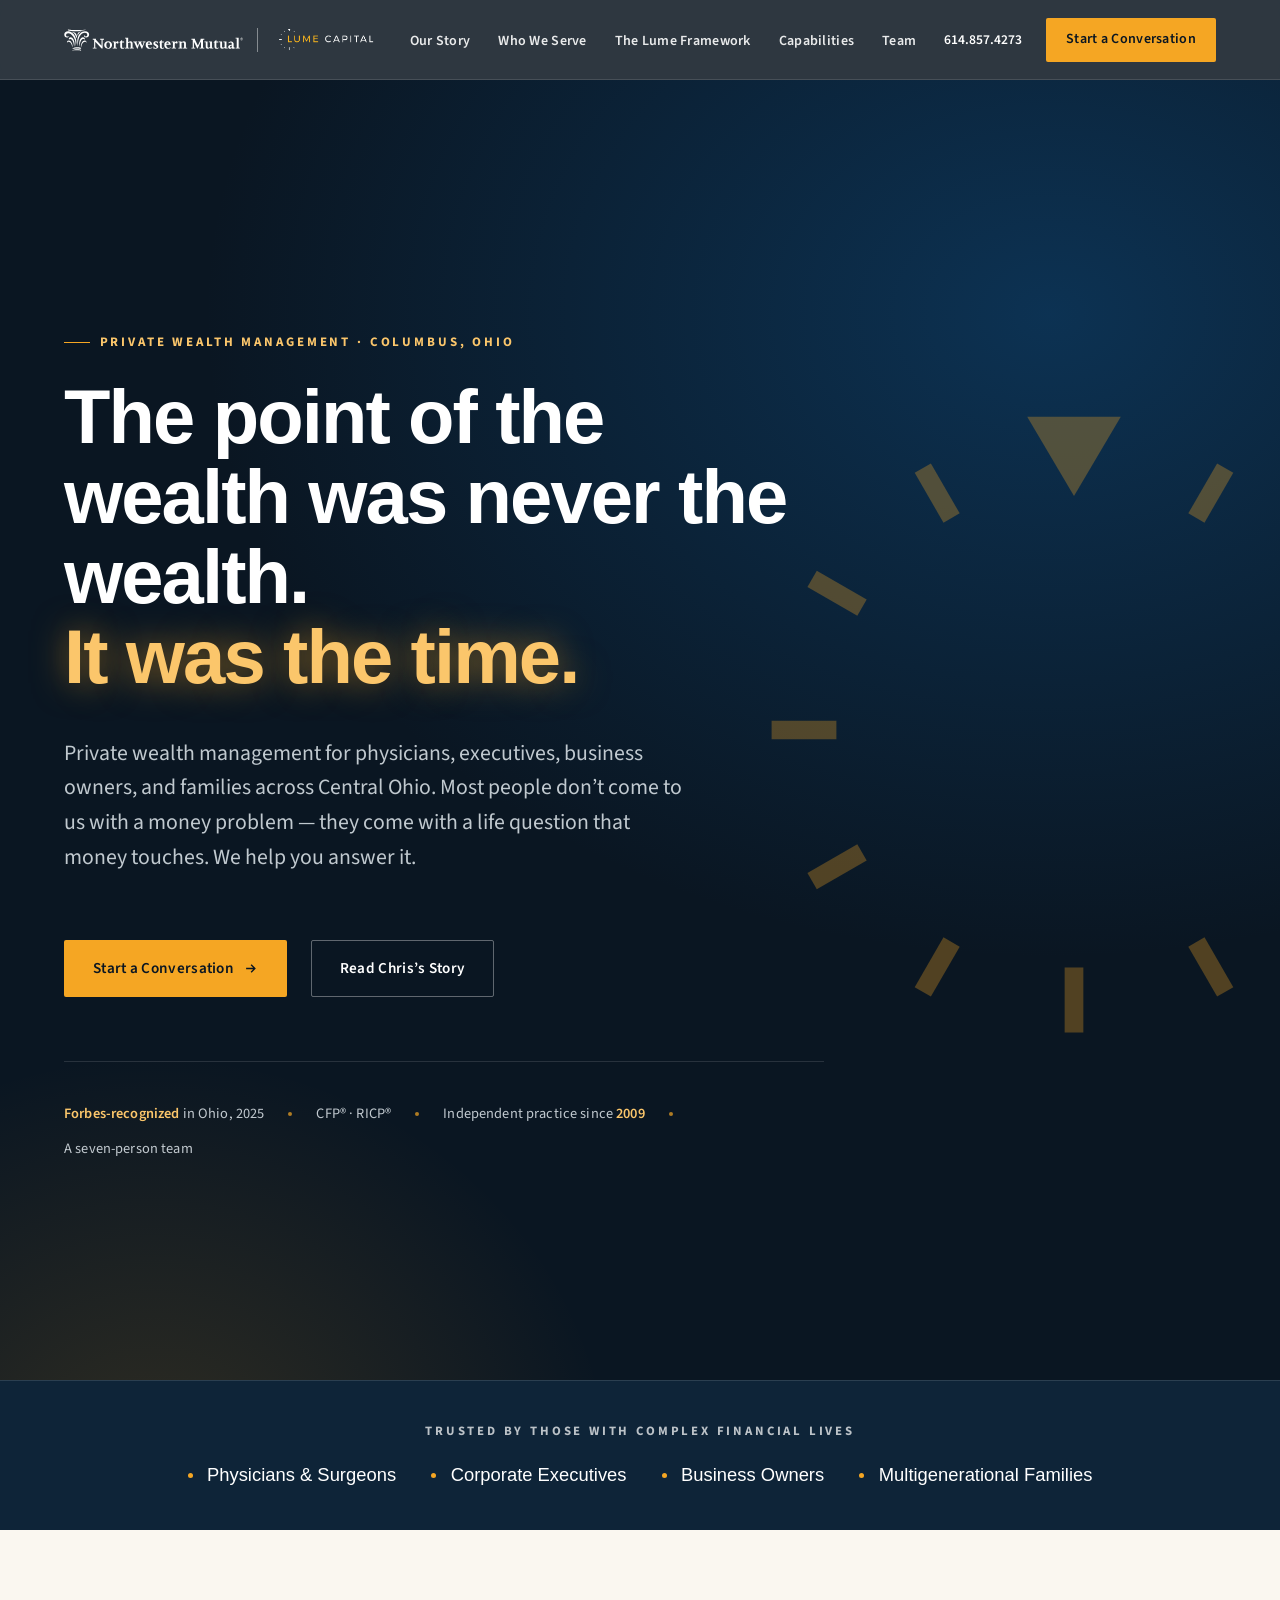
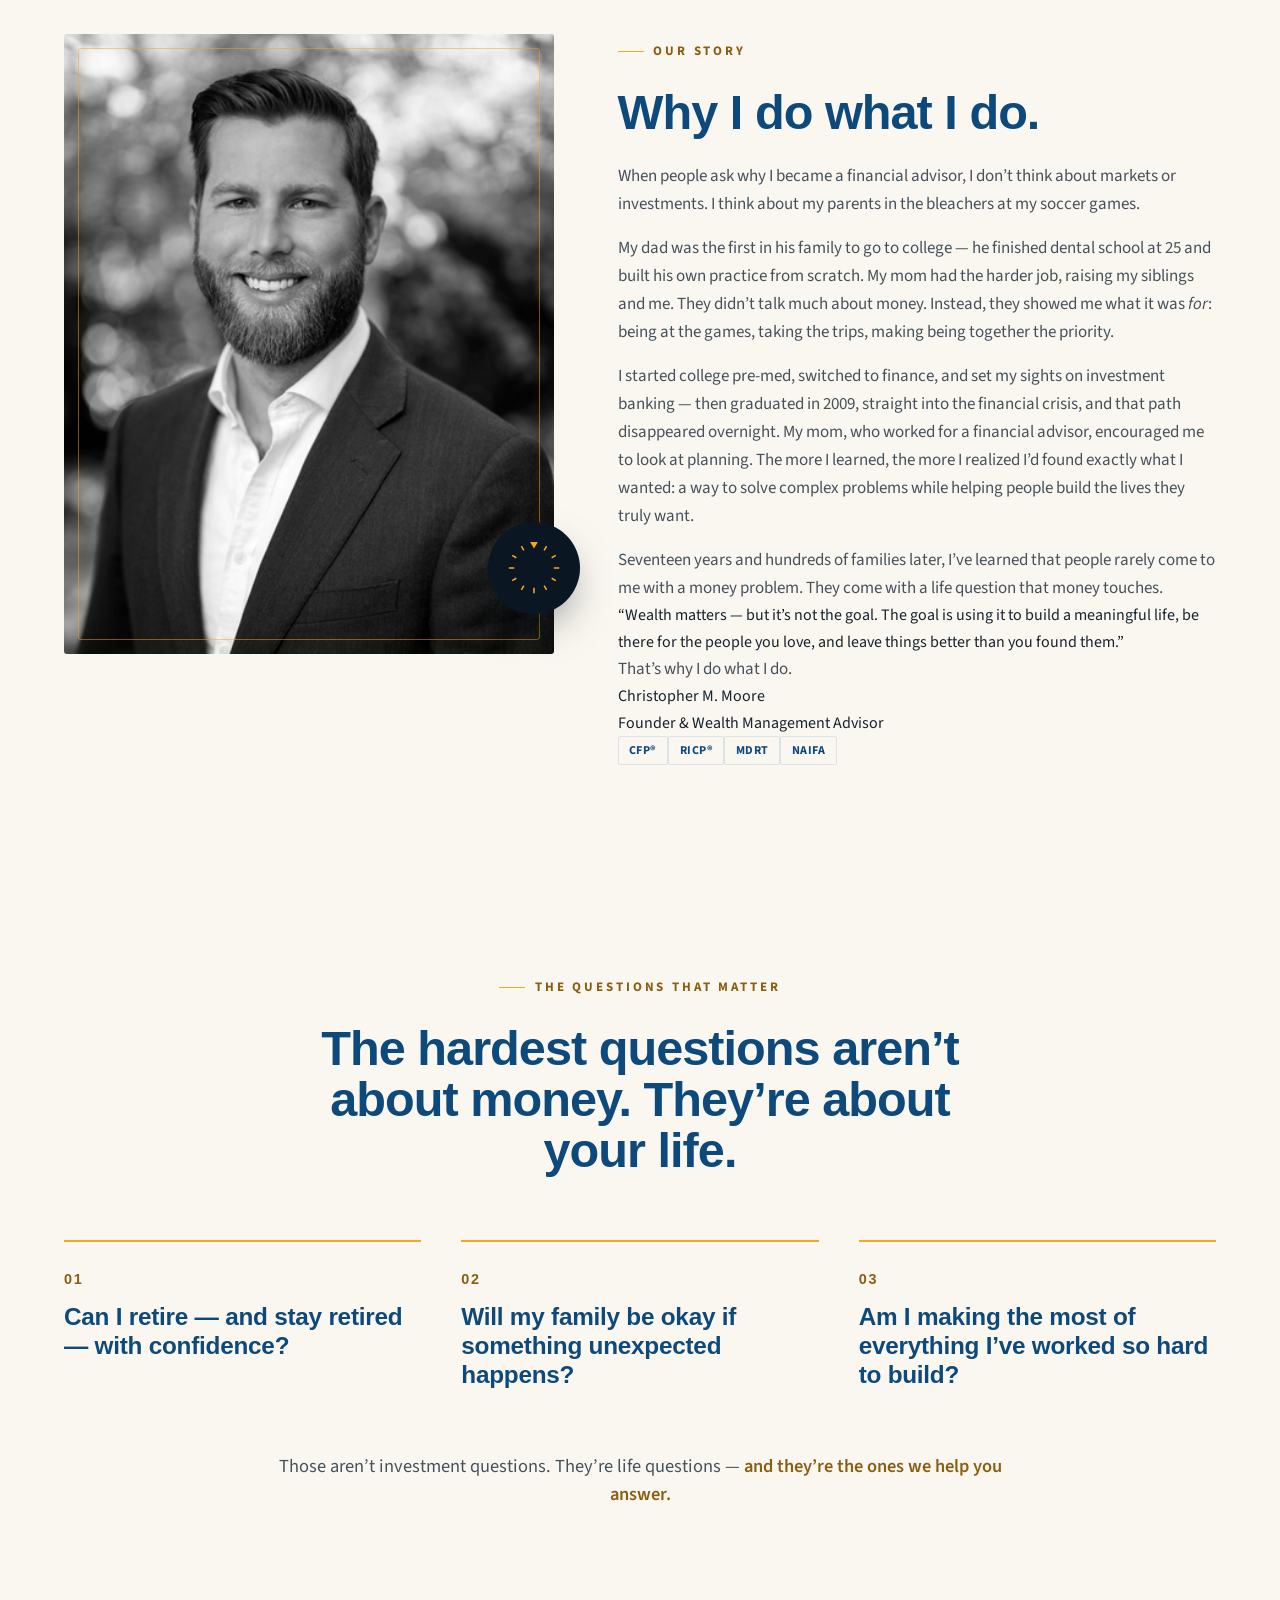
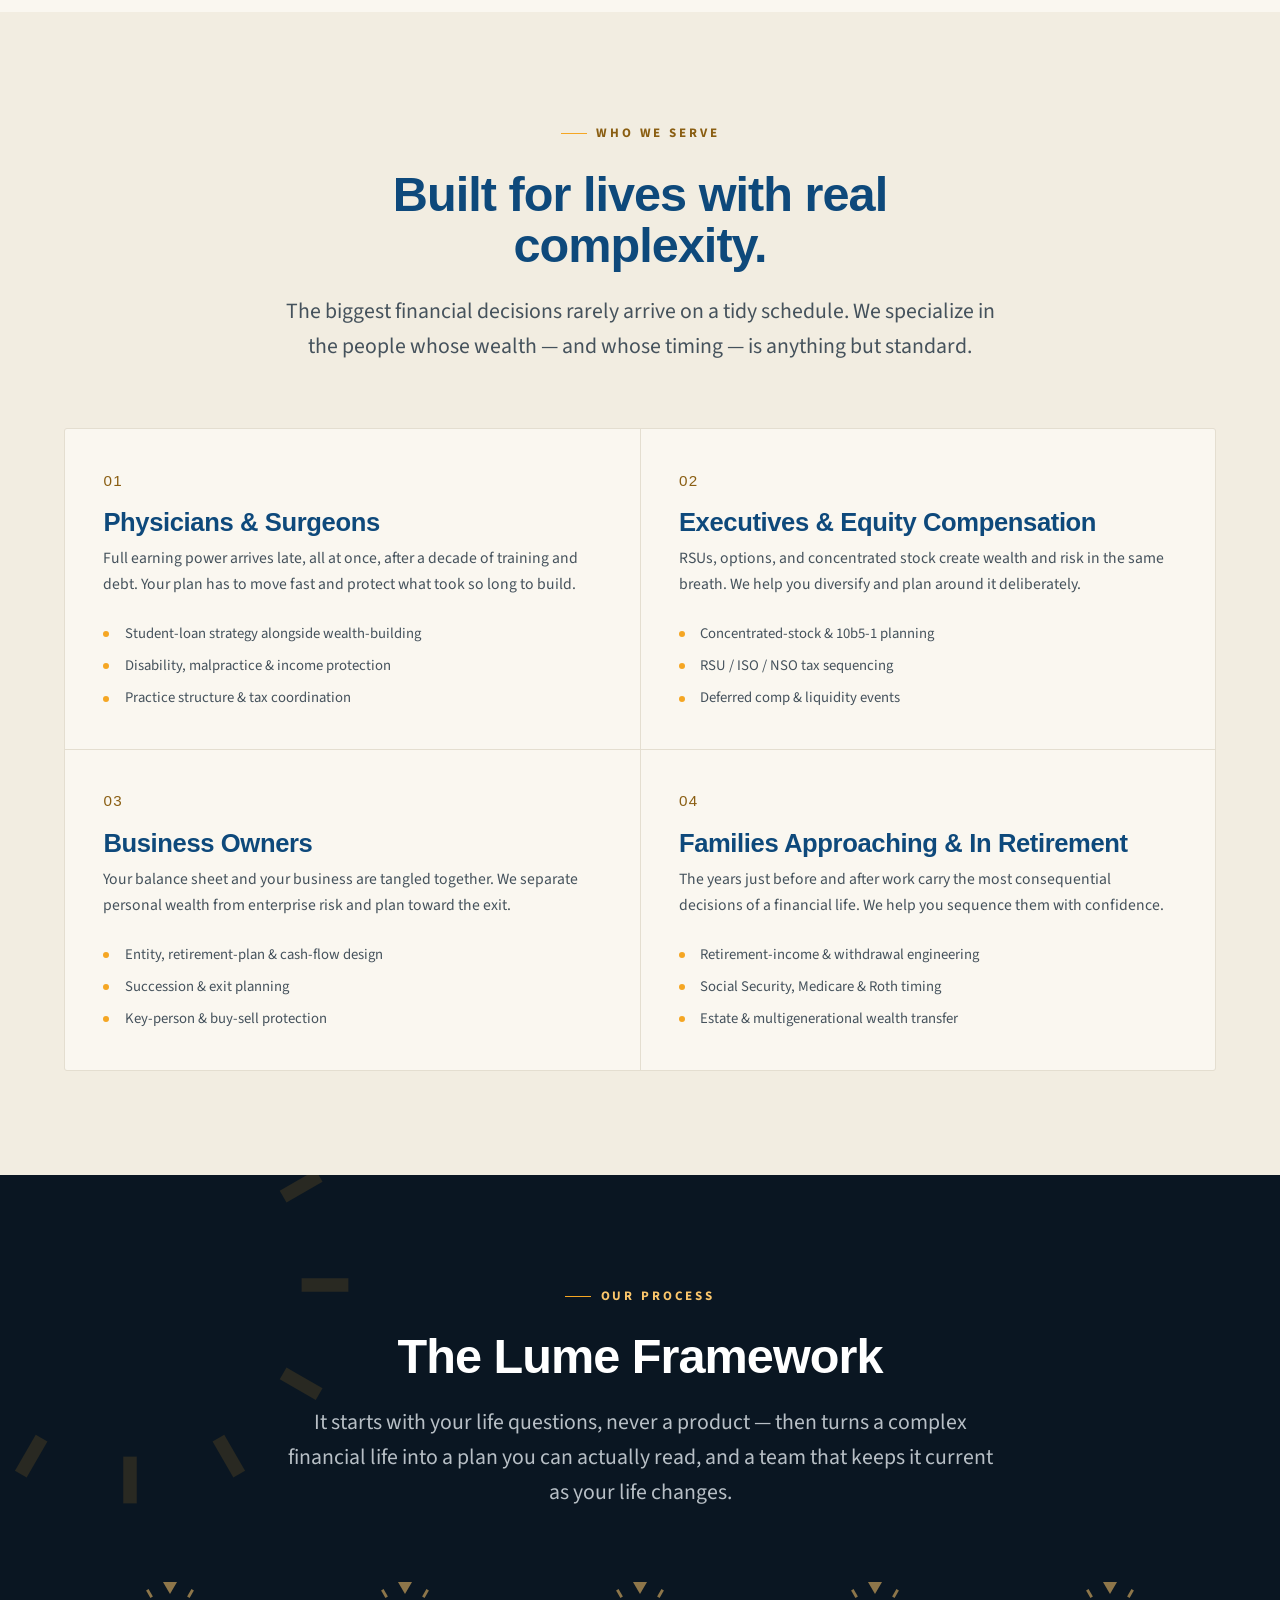
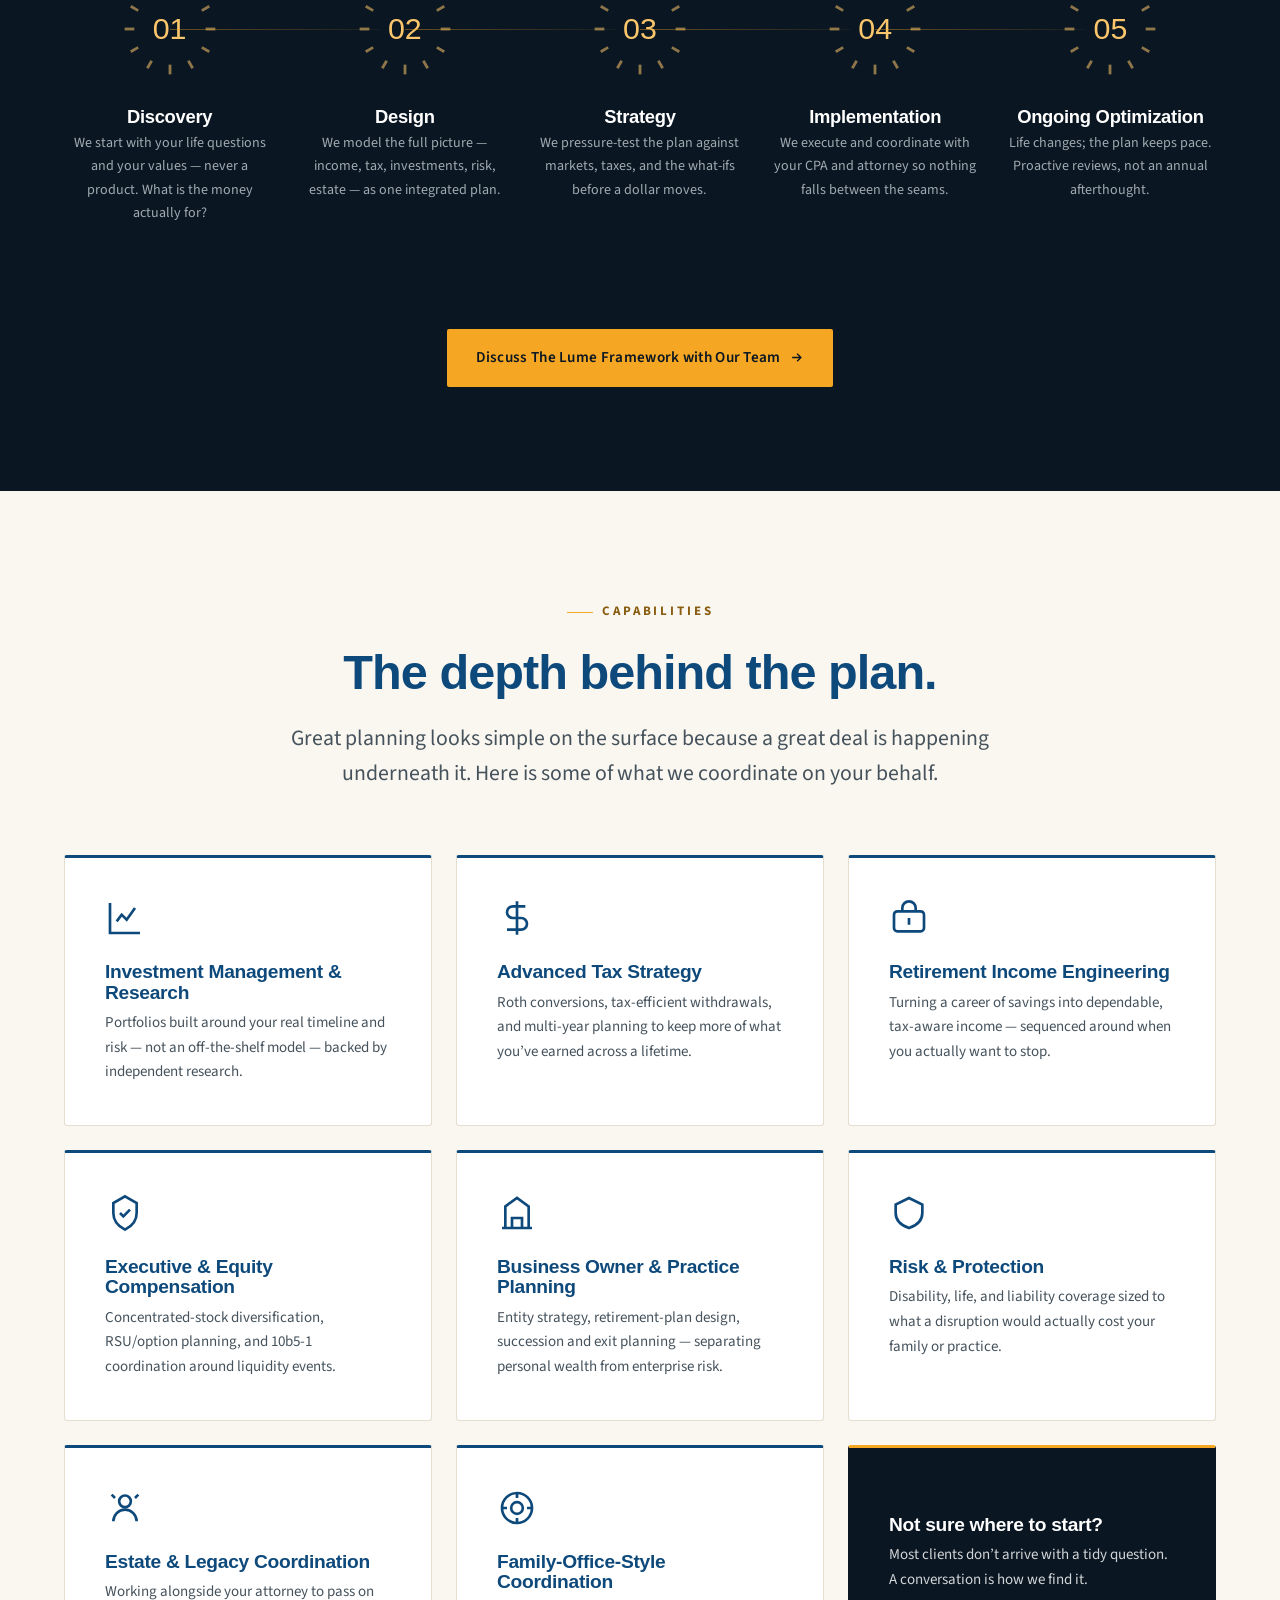
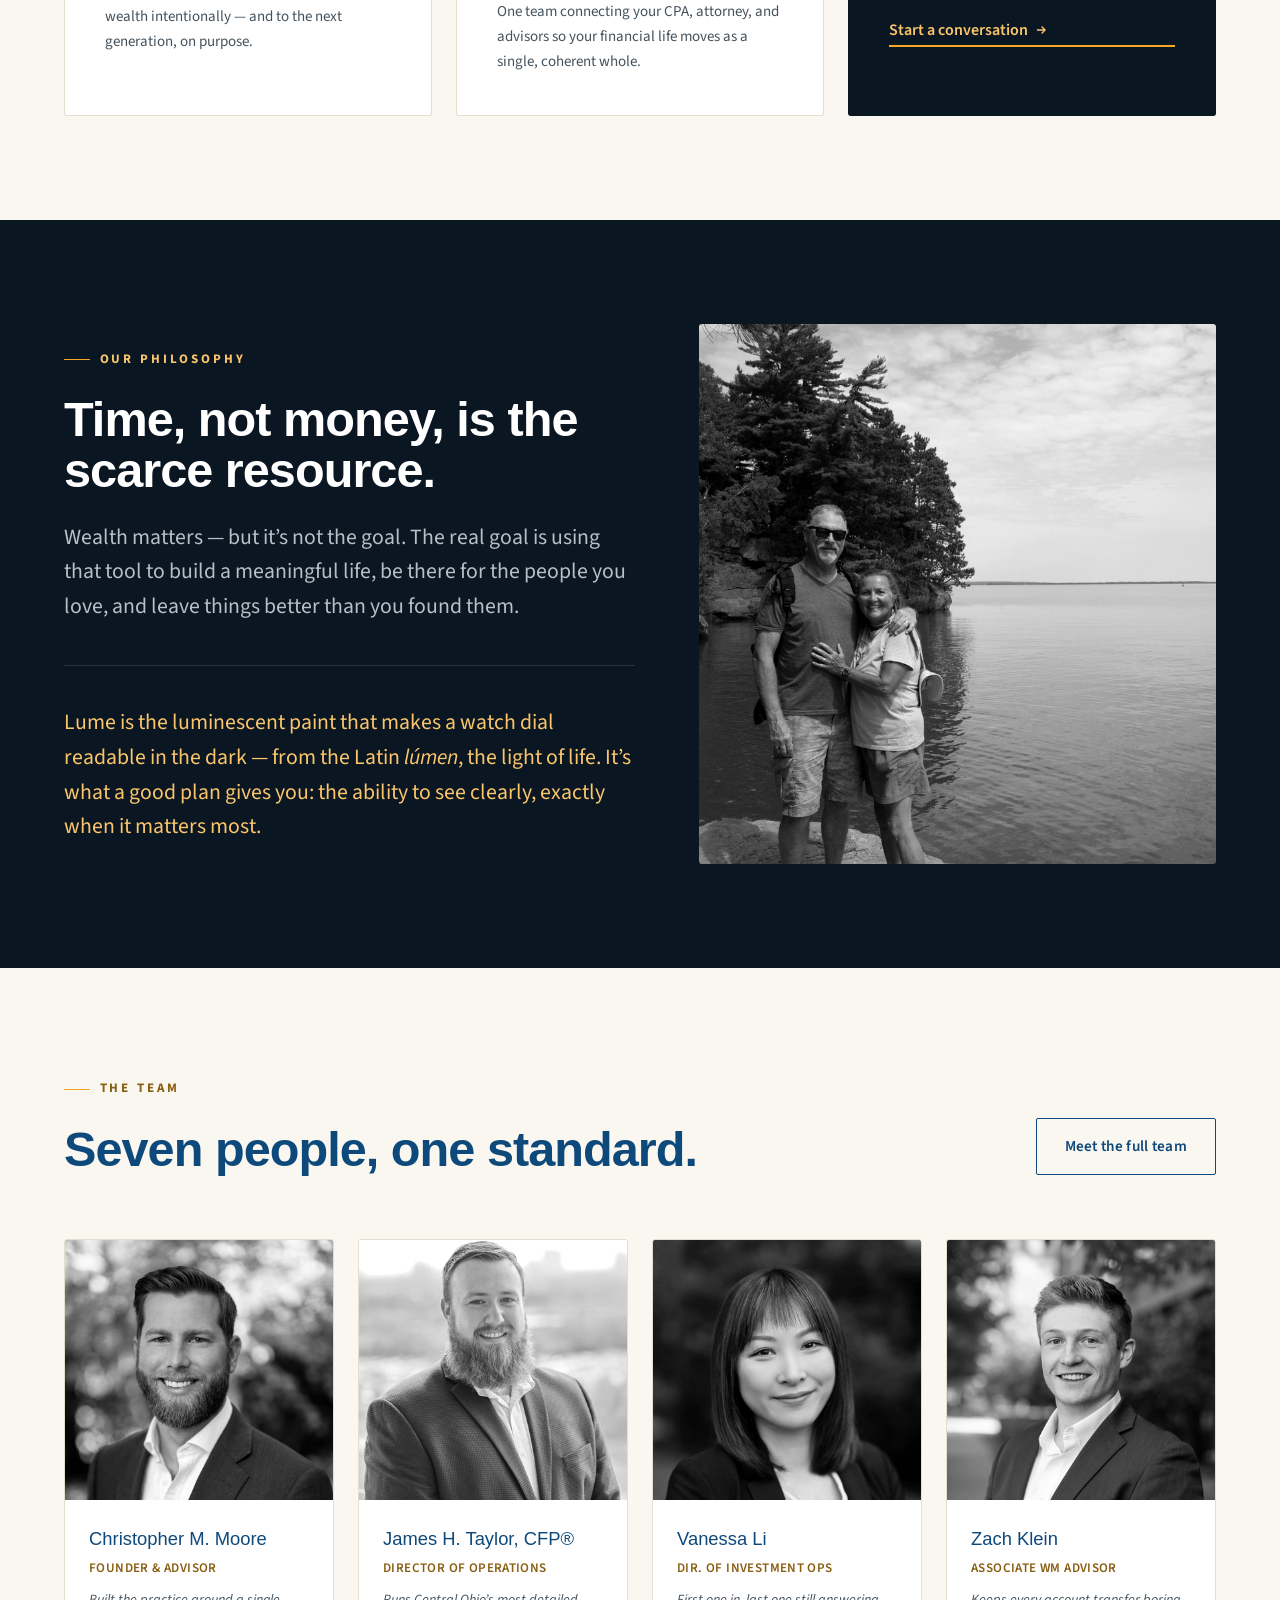
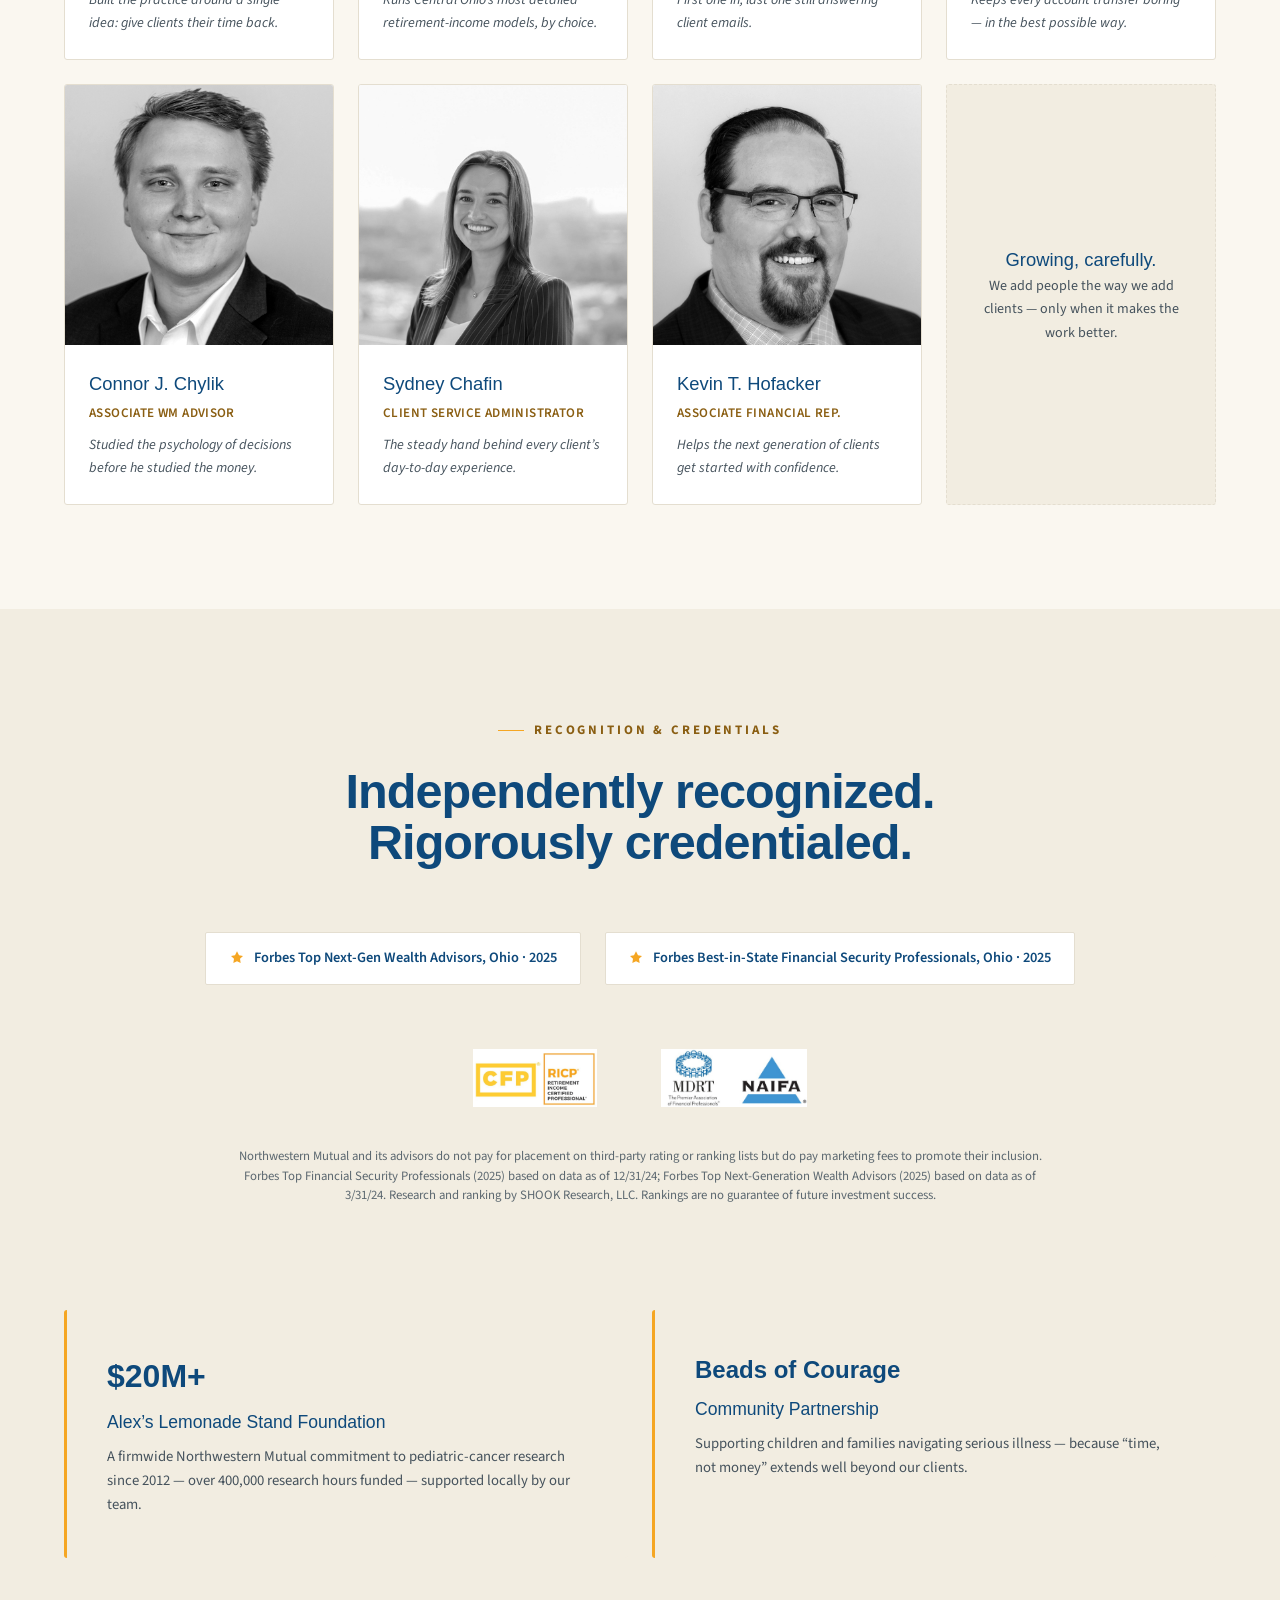
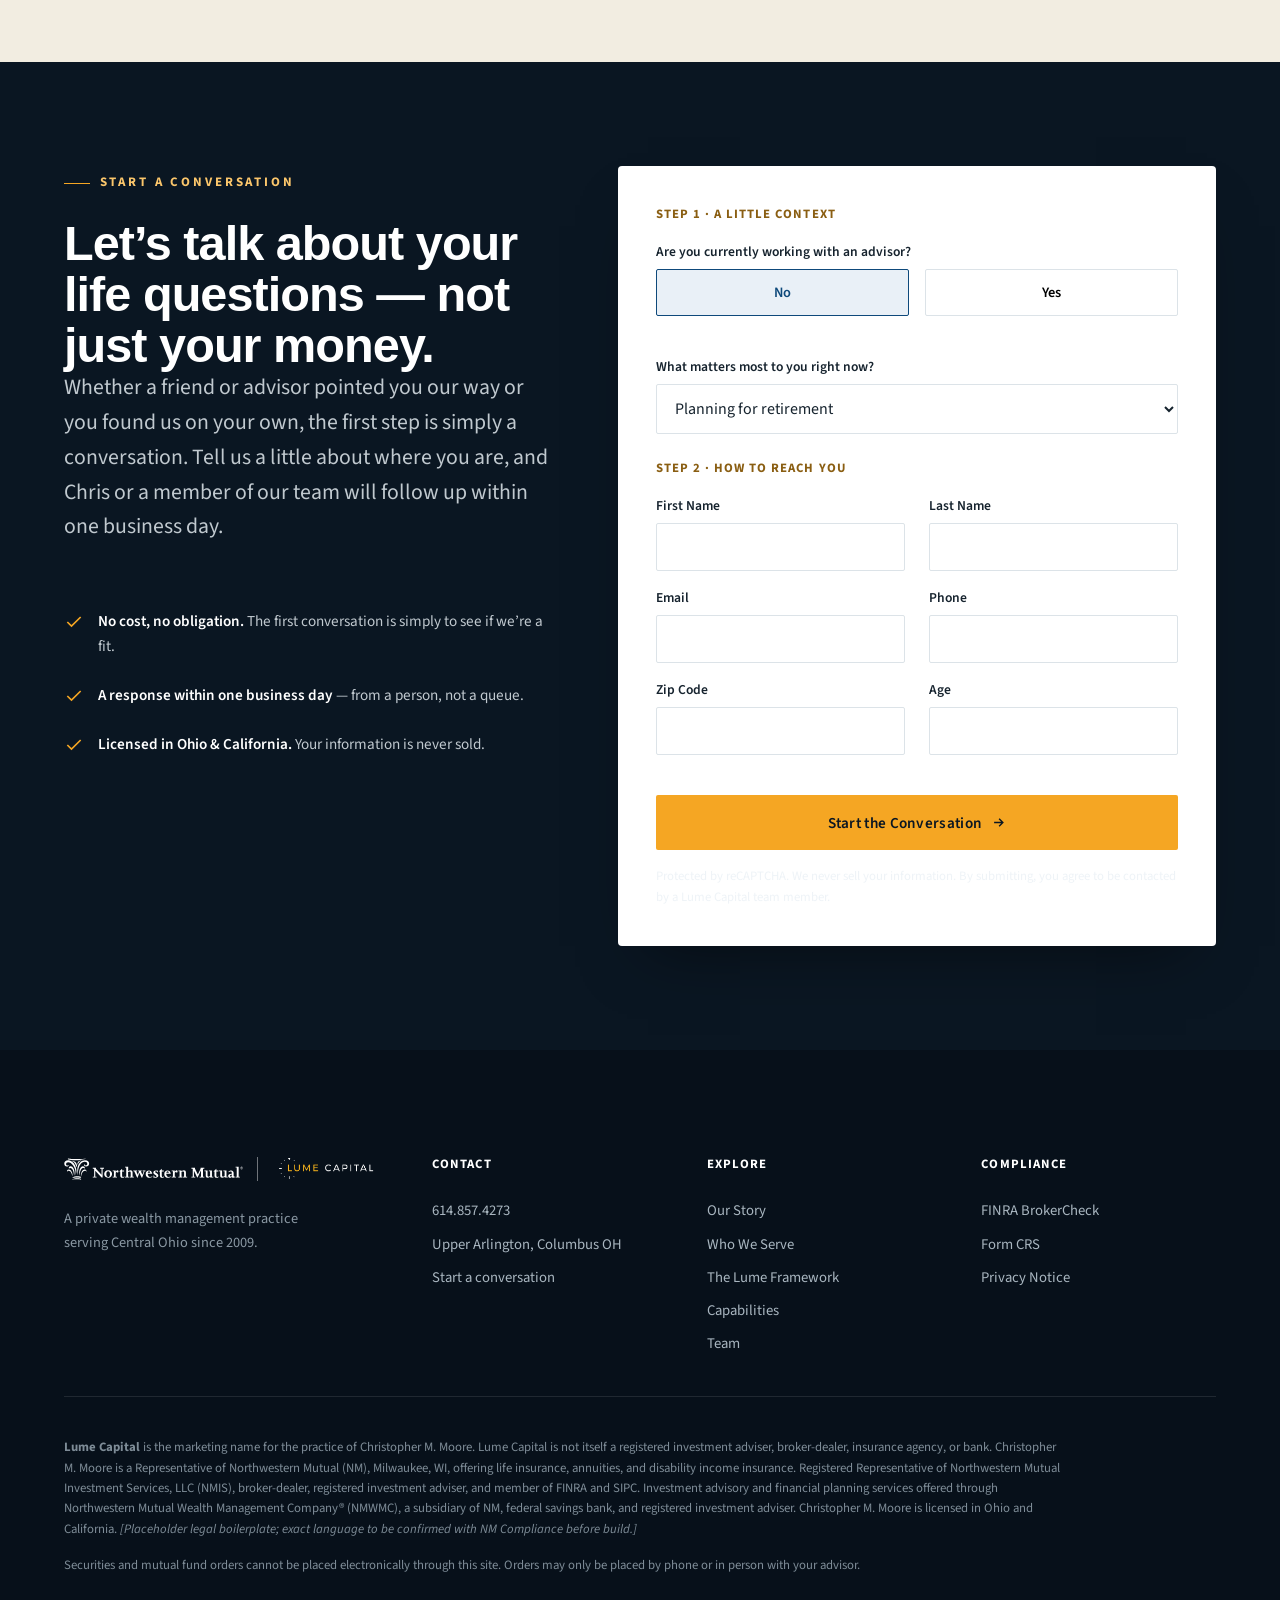
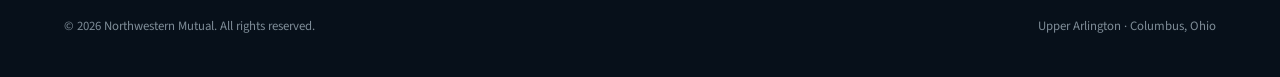
==== commit f6eaea72: "Rework copy in Chris's voice: first-person story, life-questions throughline - Hero + Framework + Co" ====
--- a/index.html
+++ b/index.html
@@ -3,6 +3,7 @@
 <head>
 <meta charset="UTF-8">
 <meta name="viewport" content="width=device-width, initial-scale=1.0">
+<meta name="robots" content="noindex, nofollow">
 <title>Lume Capital | Private Wealth Management &middot; Columbus, Ohio</title>
 <meta name="description" content="Lume Capital is a private wealth management practice for physicians, executives, business owners, and families with complex financial lives. We manage the complexity so you can spend your time where it matters. Columbus, Ohio.">
 <link rel="preconnect" href="https://fonts.googleapis.com">
@@ -279,7 +280,7 @@
   .proof-item::before { content: ""; width: 5px; height: 5px; border-radius: 50%; background: var(--gold); }
 
   /* ============================================================= STORY (Chris) */
-  .story-grid { display: grid; grid-template-columns: 0.9fr 1.1fr; gap: clamp(2rem, 5vw, var(--space-2xl)); align-items: center; }
+  .story-grid { display: grid; grid-template-columns: 0.9fr 1.1fr; gap: clamp(2rem, 5vw, var(--space-2xl)); align-items: start; }
   .story-media { position: relative; }
   .story-media img { width: 100%; height: 620px; object-fit: cover; object-position: center 20%; border-radius: 3px; filter: grayscale(100%) contrast(1.03); }
   .story-media .story-frame {
@@ -349,6 +350,14 @@
   .cap-card .cap-ico svg { width: 100%; height: 100%; }
   .cap-card h3 { font-size: 1.2rem; margin-bottom: 0.5rem; }
   .cap-card p { font-size: 0.94rem; }
+
+  /* ============================================================= LIFE QUESTIONS BAND */
+  .q-grid { display: grid; grid-template-columns: repeat(3, 1fr); gap: var(--space-lg); }
+  .q-card { padding-top: var(--space-md); border-top: 2px solid var(--gold); }
+  .q-num { font-family: var(--sans-display); font-size: 0.9rem; font-weight: 700; letter-spacing: 0.12em; color: var(--gold-deep); }
+  .q-text { font-family: var(--sans-display); font-size: clamp(1.3rem, 1.9vw, 1.65rem); line-height: 1.2; color: var(--navy); font-weight: 600; letter-spacing: -0.01em; margin-top: 0.6rem; }
+  .q-close { max-width: 760px; margin: var(--space-xl) auto 0; text-align: center; font-size: 1.15rem; line-height: 1.5; color: var(--slate); }
+  .q-close b { color: var(--gold-deep); font-weight: 600; }
 
   /* ============================================================= PHILOSOPHY (time not money) */
   .philo-grid { display: grid; grid-template-columns: 1.05fr 0.95fr; gap: clamp(2rem,5vw,var(--space-2xl)); align-items: center; }
@@ -449,7 +458,7 @@
     .philo-media img { height: 340px; }
   }
   @media (max-width: 620px) {
-    .serve-grid, .cap-grid, .community-grid, .team-grid, .form-grid, .steps { grid-template-columns: 1fr; }
+    .serve-grid, .cap-grid, .community-grid, .team-grid, .form-grid, .steps, .q-grid { grid-template-columns: 1fr; }
     /* Hero trust line: stacked and centered */
     .hero-trust { flex-direction: column; align-items: center; text-align: center; gap: 0.55rem; }
     .hero-trust .dot { display: none; }
@@ -502,7 +511,7 @@
     </ul>
     <div class="nav-cta">
       <span class="nav-phone">614.857.4273</span>
-      <a href="#contact" class="btn btn-gold">Begin a Conversation</a>
+      <a href="#contact" class="btn btn-gold">Start a Conversation</a>
     </div>
     <button class="hamburger" aria-label="Open menu" aria-expanded="false" aria-controls="mobileDrawer" id="hamburgerBtn">
       <svg viewBox="0 0 24 24" fill="none" stroke="#FFFFFF" stroke-width="2"><line x1="3" y1="6" x2="21" y2="6"/><line x1="3" y1="12" x2="21" y2="12"/><line x1="3" y1="18" x2="21" y2="18"/></svg>
@@ -518,7 +527,7 @@
     </ul>
     <div class="mobile-contact">
       <span class="nav-phone">614.857.4273</span>
-      <a href="#contact" class="btn btn-gold">Begin a Conversation</a>
+      <a href="#contact" class="btn btn-gold">Start a Conversation</a>
     </div>
   </div>
 </header>
@@ -533,9 +542,9 @@
       <div class="hero-copy">
         <span class="eyebrow on-ink">Private Wealth Management &middot; Columbus, Ohio</span>
         <h1>The point of the wealth was never the wealth.<br><span class="glow">It was the time.</span></h1>
-        <p class="lead">Private wealth management for physicians, executives, business owners, and families with complex financial lives. We carry the complexity, so you can spend your time where it matters.</p>
+        <p class="lead">Private wealth management for physicians, executives, business owners, and families across Central Ohio. Most people don&rsquo;t come to us with a money problem &mdash; they come with a life question that money touches. We help you answer it.</p>
         <div class="hero-cta-row">
-          <a href="#contact" class="btn btn-gold">Begin a Conversation
+          <a href="#contact" class="btn btn-gold">Start a Conversation
             <svg viewBox="0 0 24 24" fill="none" stroke="currentColor" stroke-width="2.2"><path d="M5 12h14M13 6l6 6-6 6"/></svg>
           </a>
           <a href="#story" class="btn btn-outline">Read Chris&rsquo;s Story</a>
@@ -579,11 +588,13 @@
         </div>
         <div class="story-copy reveal">
           <span class="eyebrow">Our Story</span>
-          <h2>A different idea about what wealth is&nbsp;for.</h2>
-          <p style="margin-top:var(--space-md);">Chris Moore came out of school in 2009 aiming for investment banking &mdash; and walked straight into the worst financial crisis in a generation. Wall Street wasn&rsquo;t hiring. Financial planning was, and what he found there reframed the whole ambition.</p>
-          <p style="margin-top:var(--space-sm);">Working with real families, he noticed the people who looked most successful on paper often shared the same quiet frustration. They had built the assets. What they were short on was time &mdash; and, with it, the freedom to actually enjoy any of it.</p>
-          <blockquote>&ldquo;My clients don&rsquo;t want more money for its own sake. They want their time back. That&rsquo;s the whole job.&rdquo;</blockquote>
-          <p>Fifteen years later, that conviction is the practice. Chris leads a seven-person team serving physicians, executives, and families across Central Ohio &mdash; recognized by Forbes among Ohio&rsquo;s Top Next-Gen Wealth Advisors and Best-in-State Financial Security Professionals.</p>
+          <h2>Why I do what I&nbsp;do.</h2>
+          <p style="margin-top:var(--space-md);">When people ask why I became a financial advisor, I don&rsquo;t think about markets or investments. I think about my parents in the bleachers at my soccer games.</p>
+          <p style="margin-top:var(--space-sm);">My dad was the first in his family to go to college &mdash; he finished dental school at 25 and built his own practice from scratch. My mom had the harder job, raising my siblings and me. They didn&rsquo;t talk much about money. Instead, they showed me what it was <em>for</em>: being at the games, taking the trips, making being together the priority.</p>
+          <p style="margin-top:var(--space-sm);">I started college pre-med, switched to finance, and set my sights on investment banking &mdash; then graduated in 2009, straight into the financial crisis, and that path disappeared overnight. My mom, who worked for a financial advisor, encouraged me to look at planning. The more I learned, the more I realized I&rsquo;d found exactly what I wanted: a way to solve complex problems while helping people build the lives they truly want.</p>
+          <p style="margin-top:var(--space-sm);">Seventeen years and hundreds of families later, I&rsquo;ve learned that people rarely come to me with a money problem. They come with a life question that money touches.</p>
+          <blockquote>&ldquo;Wealth matters &mdash; but it&rsquo;s not the goal. The goal is using it to build a meaningful life, be there for the people you love, and leave things better than you found them.&rdquo;</blockquote>
+          <p>That&rsquo;s why I do what I do.</p>
           <div class="sig">
             <div class="name">Christopher M. Moore</div>
             <div class="role">Founder &amp; Wealth Management Advisor</div>
@@ -591,6 +602,31 @@
           </div>
         </div>
       </div>
+    </div>
+  </section>
+
+  <!-- ===================================================== LIFE QUESTIONS -->
+  <section id="questions" style="background:var(--cream);">
+    <div class="container">
+      <div class="section-head center reveal">
+        <span class="eyebrow">The Questions That Matter</span>
+        <h2>The hardest questions aren&rsquo;t about money. They&rsquo;re about your&nbsp;life.</h2>
+      </div>
+      <div class="q-grid reveal">
+        <div class="q-card">
+          <span class="q-num">01</span>
+          <p class="q-text">Can I retire &mdash; and stay retired &mdash; with confidence?</p>
+        </div>
+        <div class="q-card">
+          <span class="q-num">02</span>
+          <p class="q-text">Will my family be okay if something unexpected happens?</p>
+        </div>
+        <div class="q-card">
+          <span class="q-num">03</span>
+          <p class="q-text">Am I making the most of everything I&rsquo;ve worked so hard to build?</p>
+        </div>
+      </div>
+      <p class="q-close reveal">Those aren&rsquo;t investment questions. They&rsquo;re life questions &mdash; <b>and they&rsquo;re the ones we help you answer.</b></p>
     </div>
   </section>
 
@@ -654,7 +690,7 @@
       <div class="section-head center reveal">
         <span class="eyebrow on-ink">Our Process</span>
         <h2>The Lume Framework</h2>
-        <p class="lead">A disciplined, repeatable method that turns a complex financial life into a plan you can actually read &mdash; and a team that keeps it current as your life changes.</p>
+        <p class="lead">It starts with your life questions, never a product &mdash; then turns a complex financial life into a plan you can actually read, and a team that keeps it current as your life changes.</p>
       </div>
       <div class="steps">
         <div class="step reveal">
@@ -663,7 +699,7 @@
             <span class="step-num">01</span>
           </div>
           <h3>Discovery</h3>
-          <p>We start with your calendar and your values, not a product. What is the money actually for?</p>
+          <p>We start with your life questions and your values &mdash; never a product. What is the money actually for?</p>
         </div>
         <div class="step reveal">
           <div class="step-ring">
@@ -758,7 +794,7 @@
         <article class="cap-card reveal" style="background:var(--ink);border-color:var(--ink);border-top-color:var(--gold);display:flex;flex-direction:column;justify-content:center;">
           <h3 style="color:#fff;">Not sure where to start?</h3>
           <p style="color:rgba(255,255,255,0.82);margin-bottom:var(--space-md);">Most clients don&rsquo;t arrive with a tidy question. A conversation is how we find it.</p>
-          <a href="#contact" class="textlink" style="color:var(--gold-soft);border-color:var(--gold);">Begin a conversation
+          <a href="#contact" class="textlink" style="color:var(--gold-soft);border-color:var(--gold);">Start a conversation
             <svg viewBox="0 0 24 24" fill="none" stroke="currentColor" stroke-width="2.2"><path d="M5 12h14M13 6l6 6-6 6"/></svg>
           </a>
         </article>
@@ -772,8 +808,8 @@
       <div class="reveal">
         <span class="eyebrow on-ink">Our Philosophy</span>
         <h2 style="color:#fff;">Time, not money, is the scarce&nbsp;resource.</h2>
-        <p class="lead">Most plans begin and end with a number. We begin with your calendar &mdash; with the hours you want back for family, for health, and for the parts of your work and life you got into it for. Everything we build is in service of protecting them.</p>
-        <p class="lead philo-thesis">Our name is the light on a watch dial, read in the dark &mdash; the clarity to see exactly when it matters most.</p>
+        <p class="lead">Wealth matters &mdash; but it&rsquo;s not the goal. The real goal is using that tool to build a meaningful life, be there for the people you love, and leave things better than you found them.</p>
+        <p class="lead philo-thesis">Lume is the luminescent paint that makes a watch dial readable in the dark &mdash; from the Latin <em>l&uacute;men</em>, the light of life. It&rsquo;s what a good plan gives you: the ability to see clearly, exactly when it matters most.</p>
       </div>
       <div class="philo-media reveal">
         <img src="lume-lifestyle.jpg" alt="A family enjoying unstructured time together outdoors in warm afternoon light">
@@ -866,9 +902,9 @@
   <section id="contact" class="ink-section">
     <div class="container contact-grid">
       <div class="contact-copy reveal">
-        <span class="eyebrow on-ink">Begin a Conversation</span>
-        <h2 style="color:#fff;">Let&rsquo;s talk about getting your time back.</h2>
-        <p class="lead">A short, no-pressure conversation is the first step. Tell us a little about where you are, and a member of our team will follow up within one business day.</p>
+        <span class="eyebrow on-ink">Start a Conversation</span>
+        <h2 style="color:#fff;">Let&rsquo;s talk about your life questions &mdash; not just your money.</h2>
+        <p class="lead">Whether a friend or advisor pointed you our way or you found us on your own, the first step is simply a conversation. Tell us a little about where you are, and Chris or a member of our team will follow up within one business day.</p>
         <div class="contact-assure">
           <div class="assure-item">
             <svg viewBox="0 0 24 24" fill="none" stroke="currentColor" stroke-width="2"><path d="M20 6L9 17l-5-5"/></svg>
@@ -942,7 +978,7 @@
         <ul>
           <li>614.857.4273</li>
           <li>Upper Arlington, Columbus OH</li>
-          <li><a href="#contact">Begin a conversation</a></li>
+          <li><a href="#contact">Start a conversation</a></li>
         </ul>
       </div>
       <div class="footer-col">
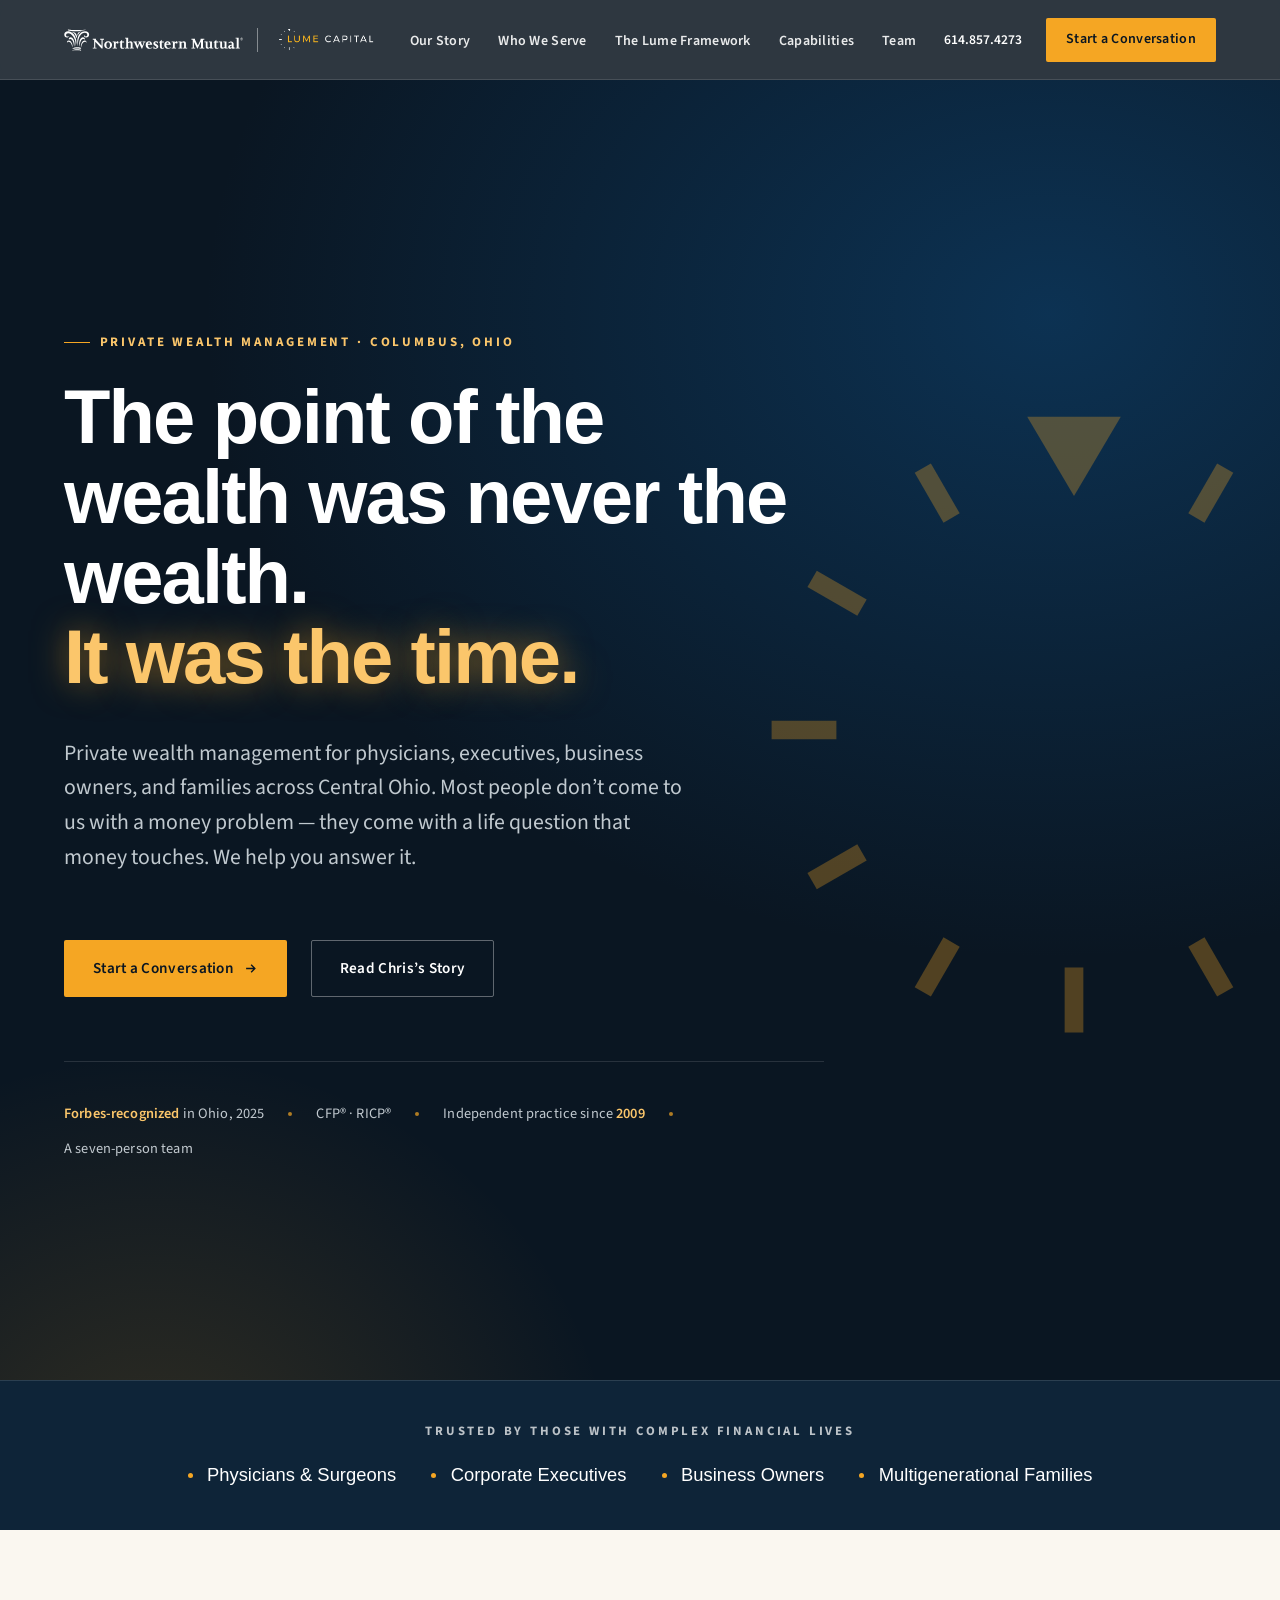
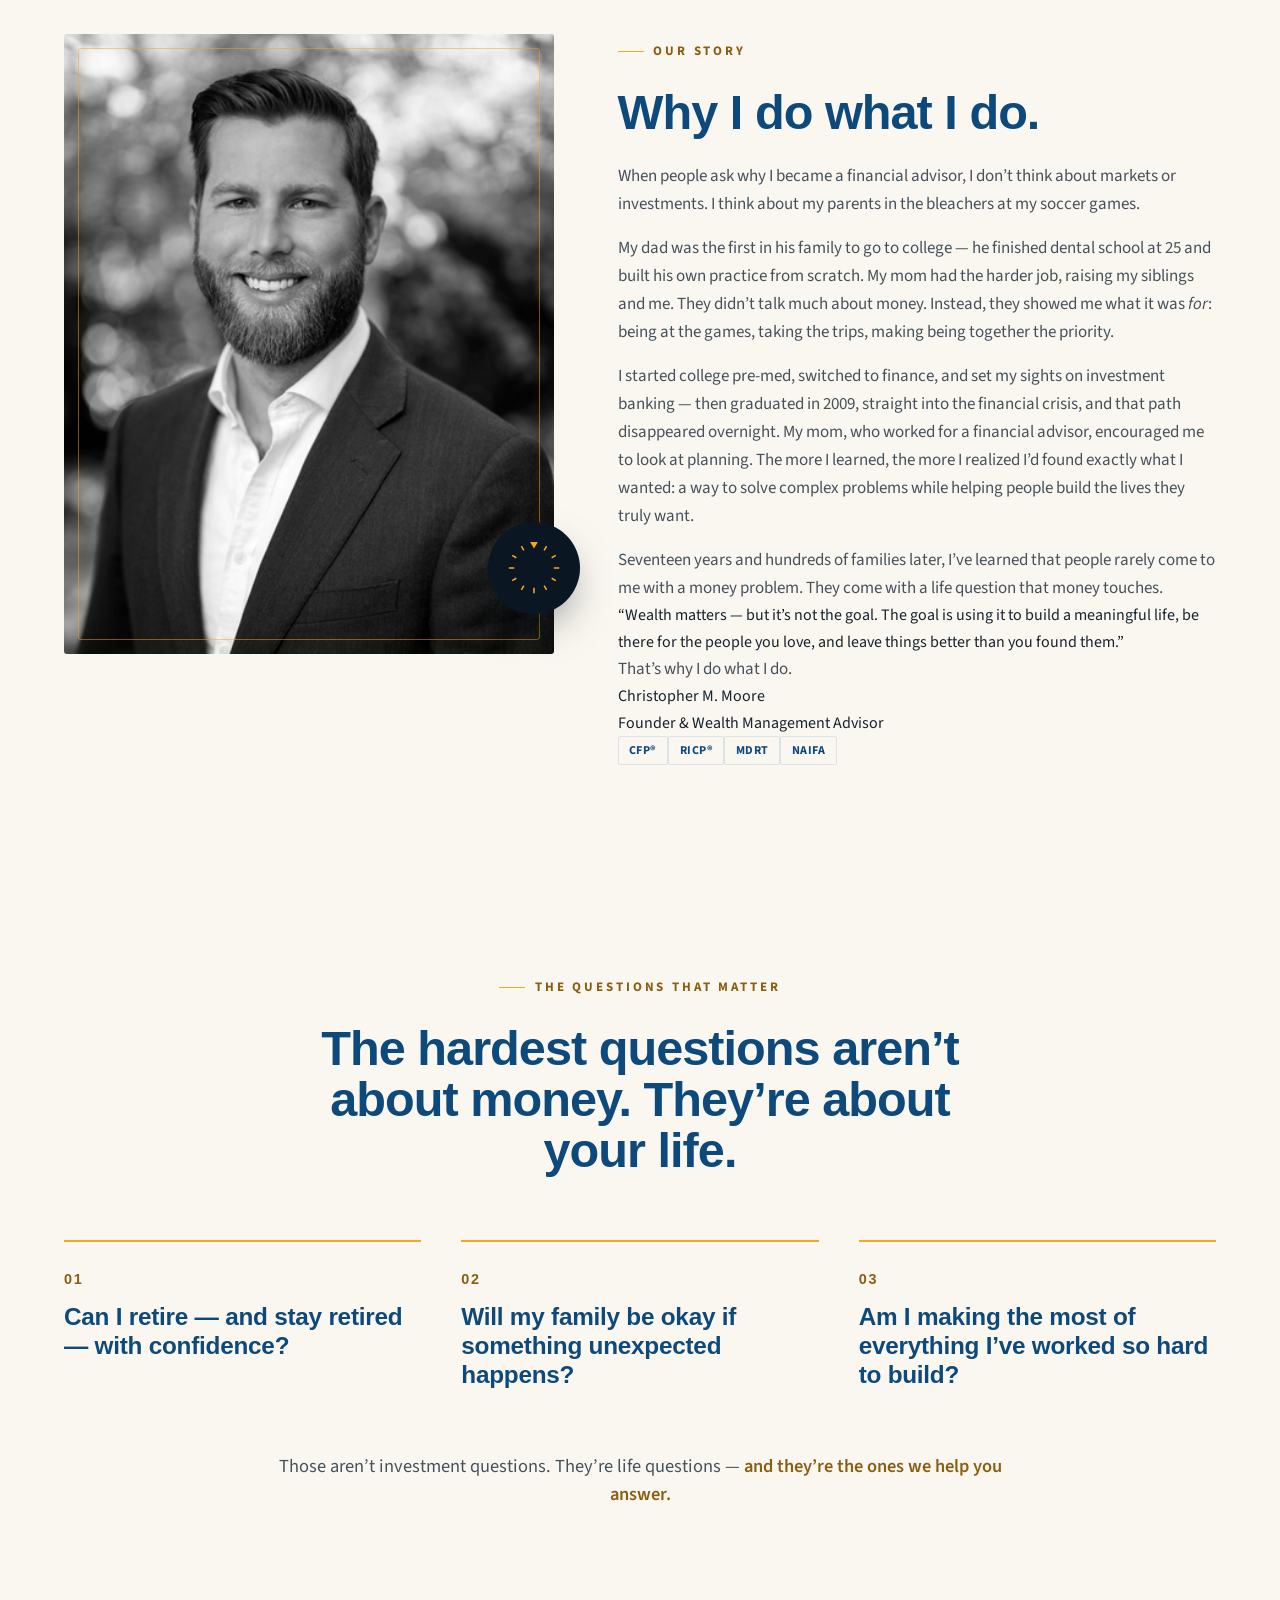
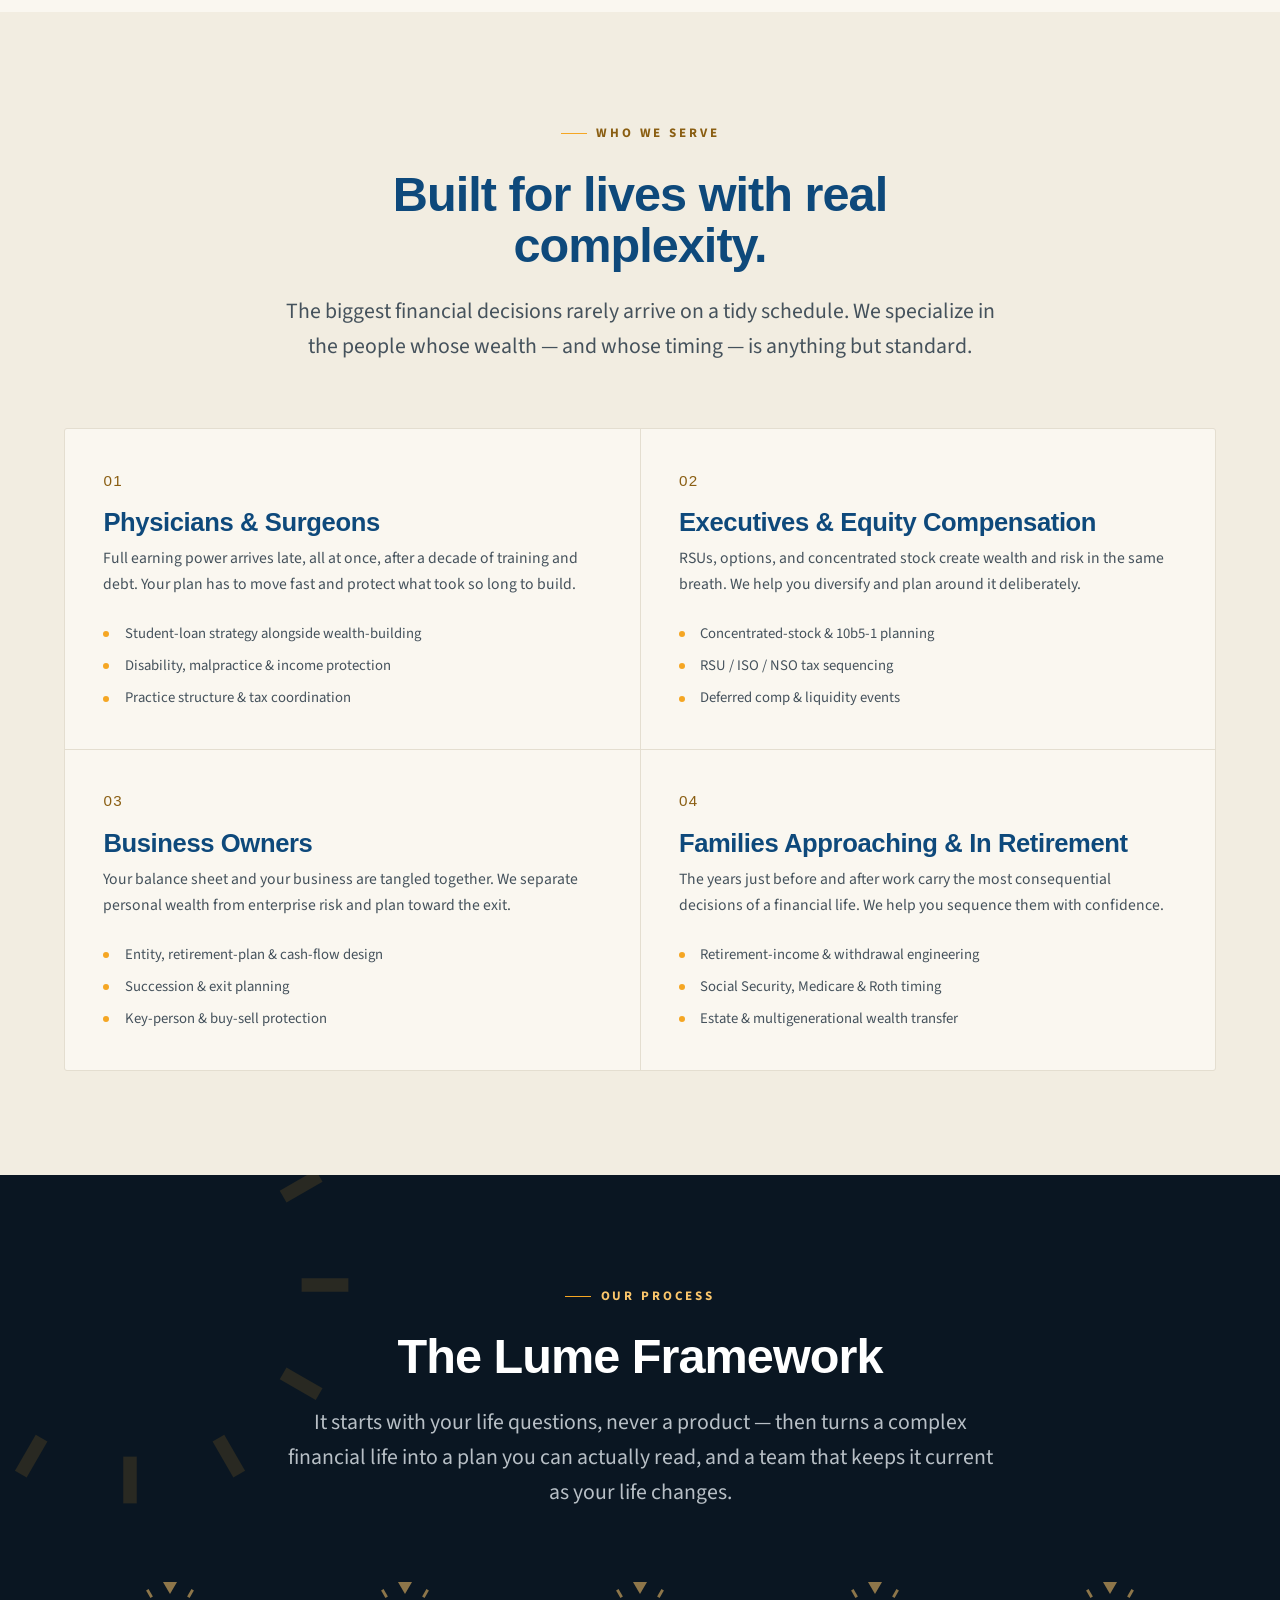
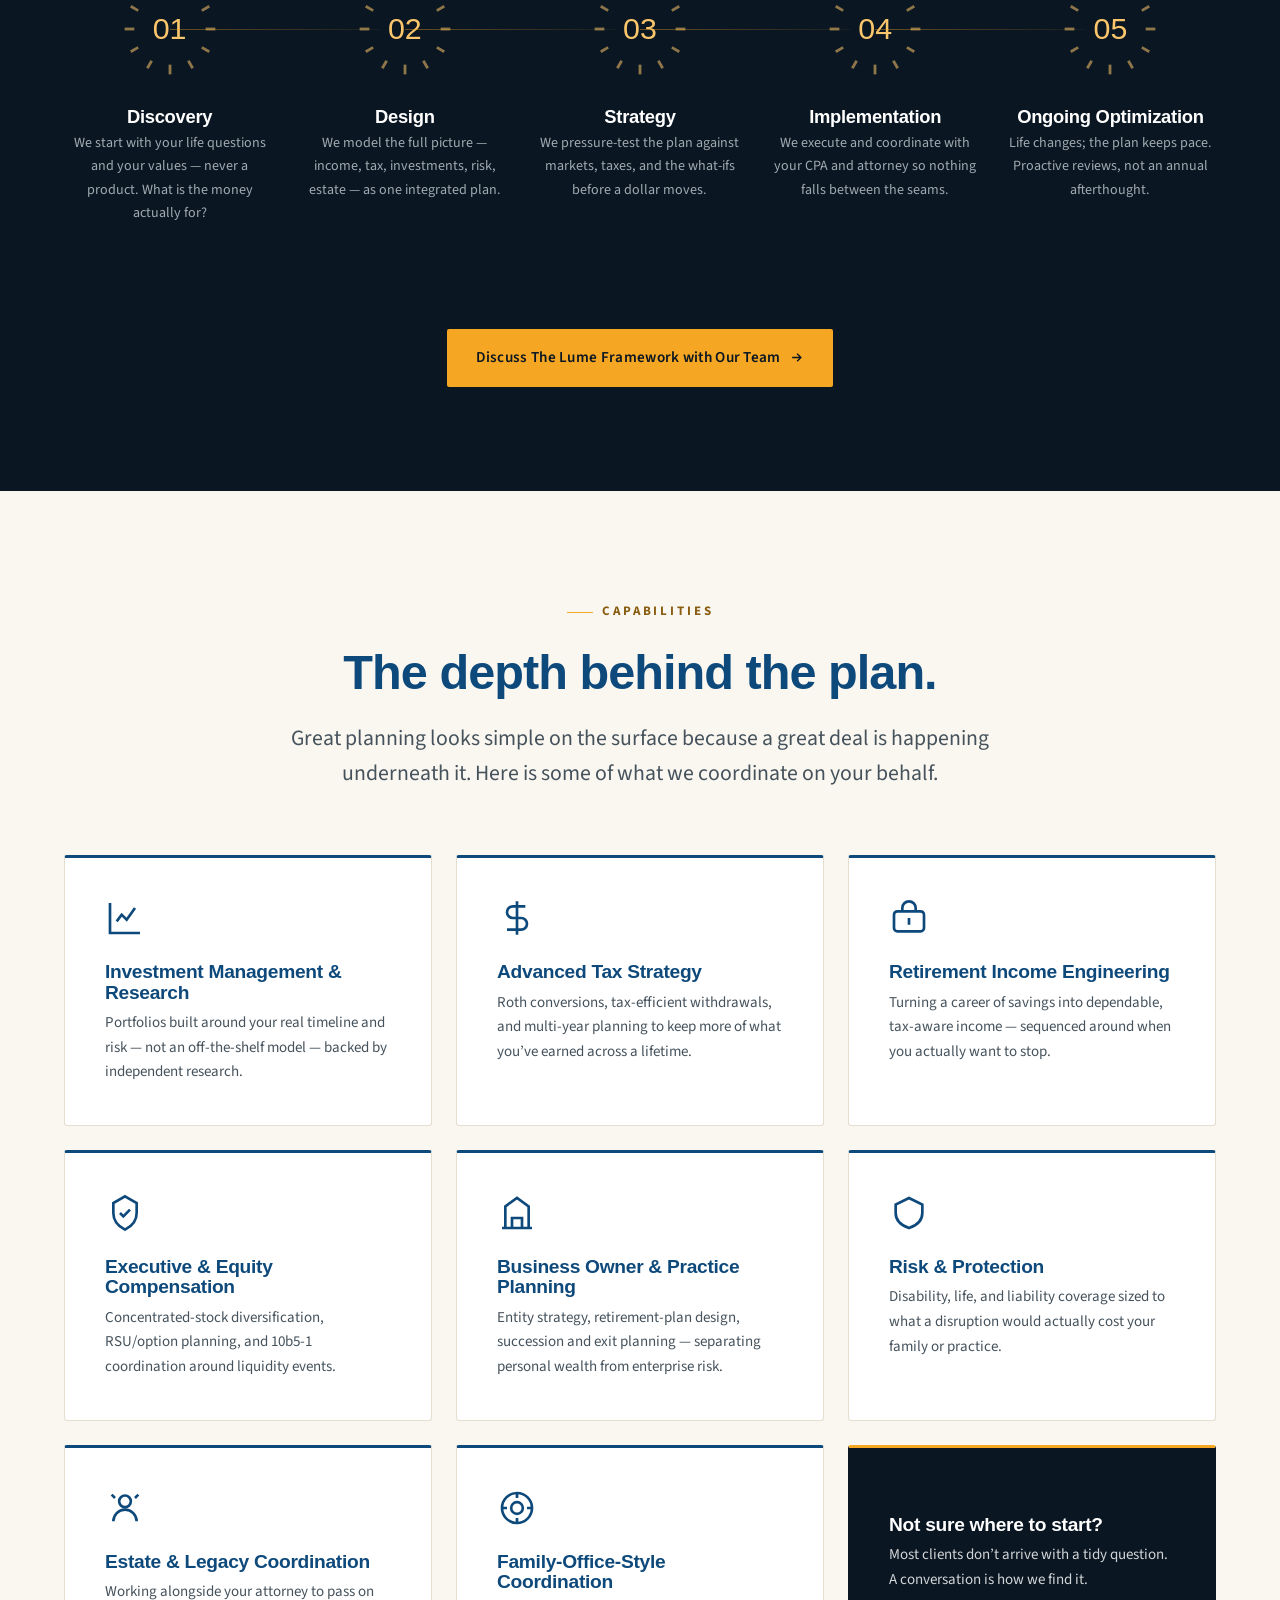
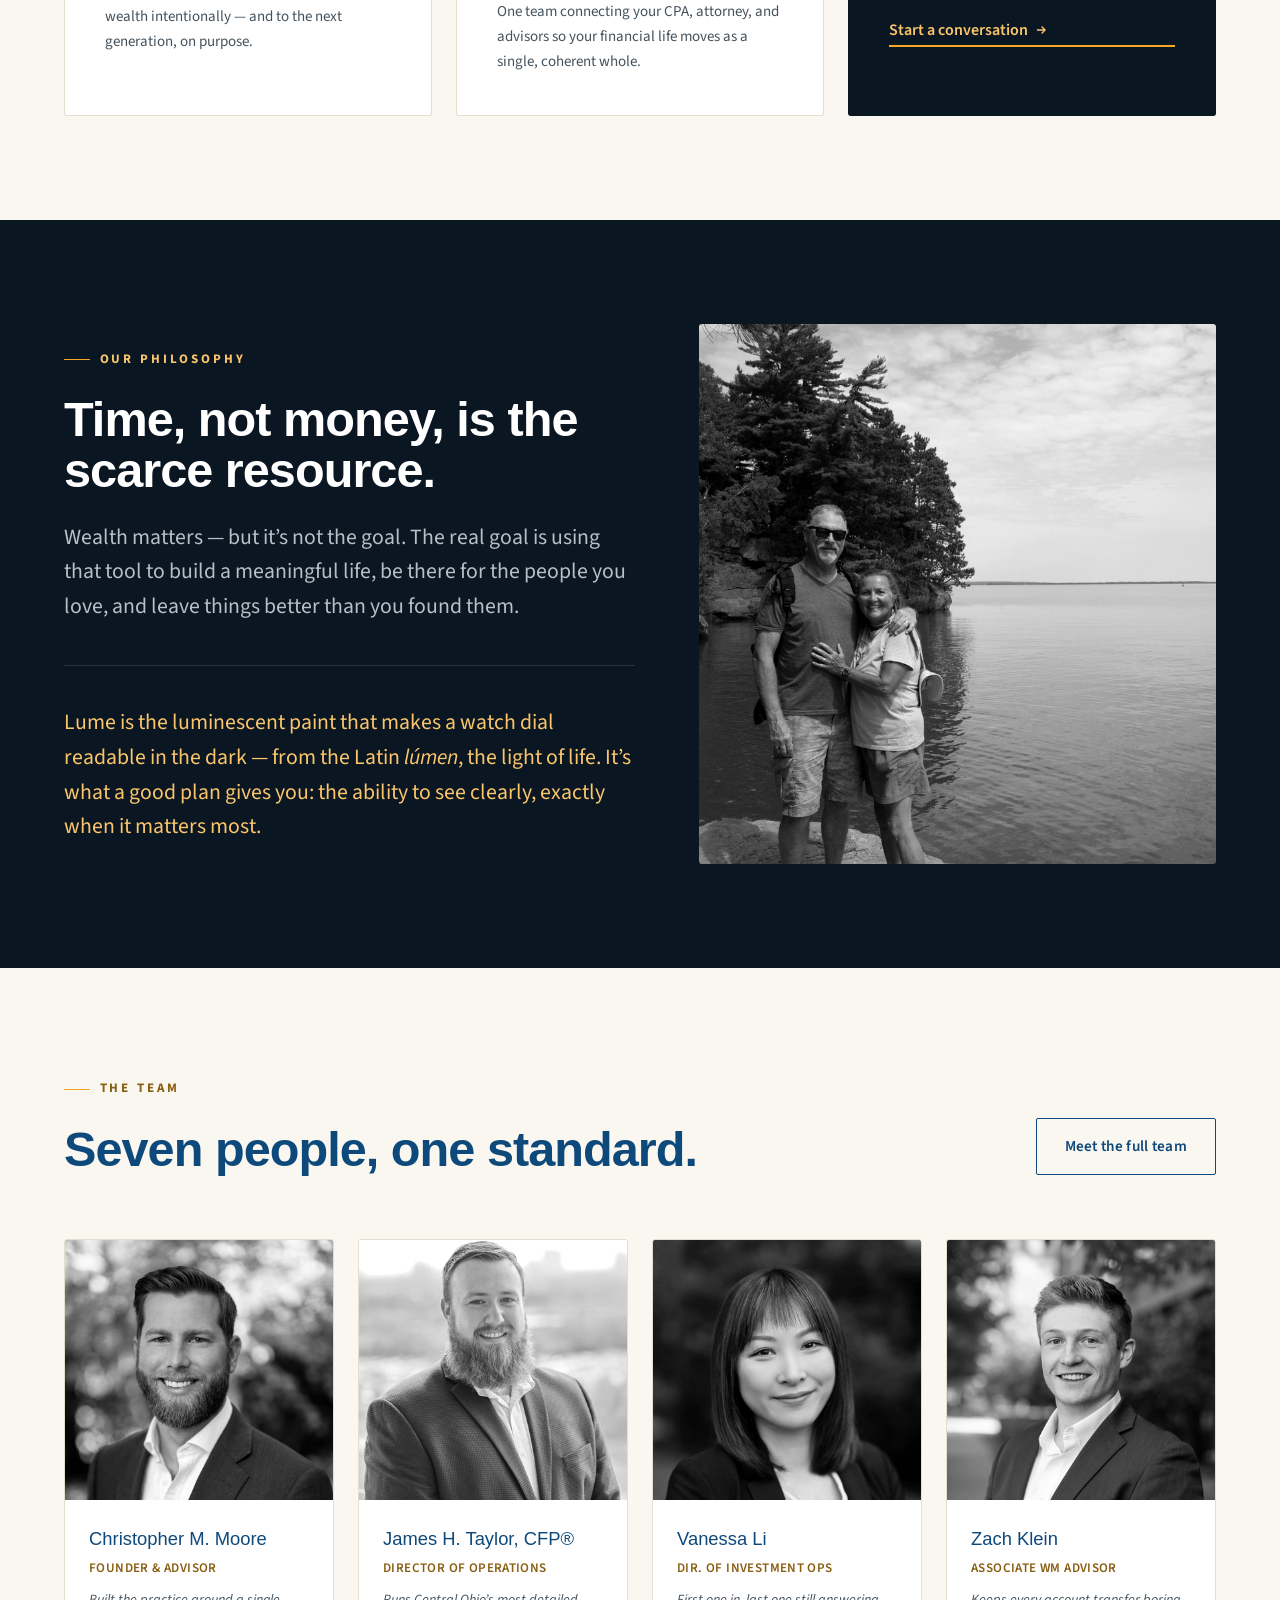
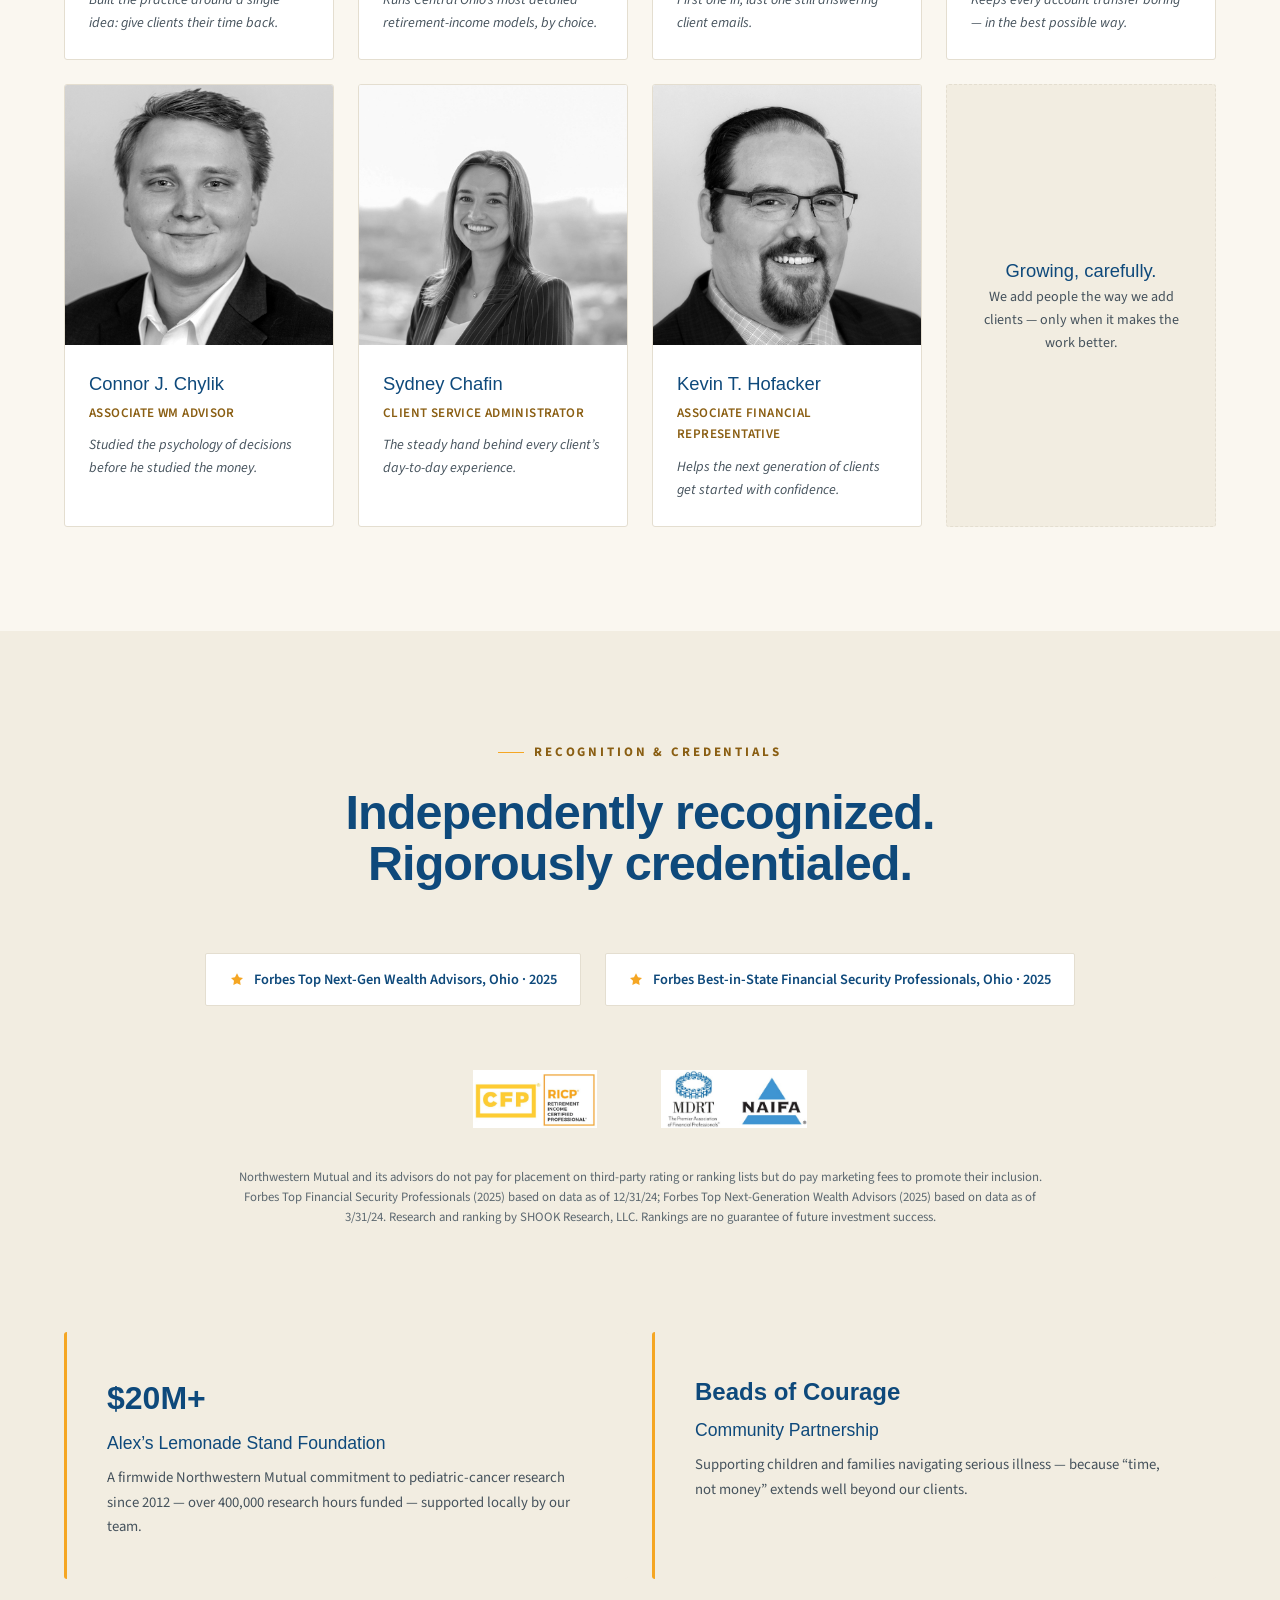
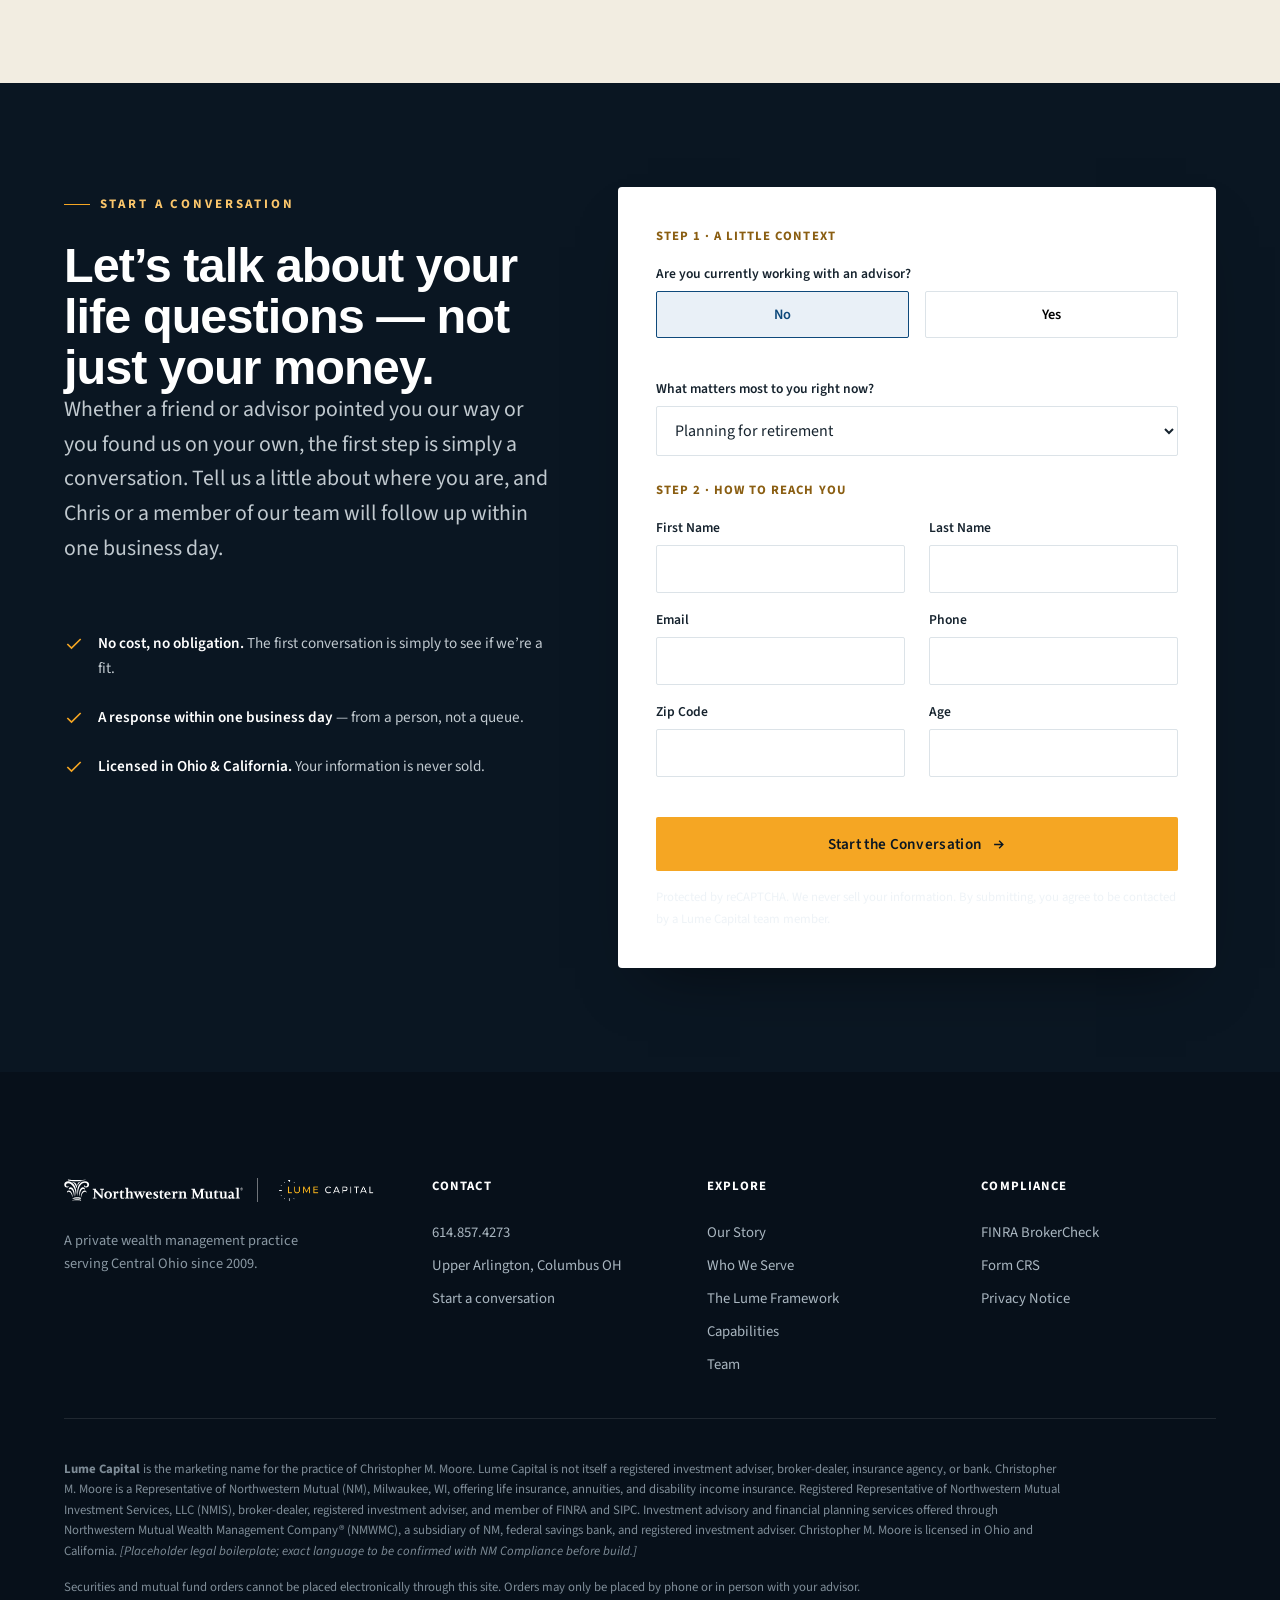
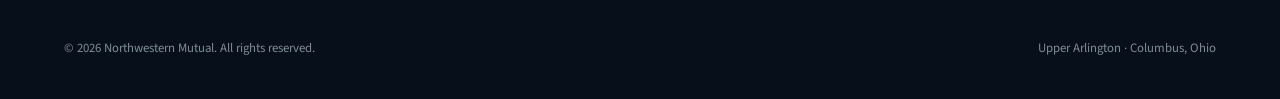
==== commit 2c60d2c6: "Set Kevin's full title (Associate Financial Representative) Co-Authored-By: Claude Opus 4.8 (1M cont" ====
--- a/index.html
+++ b/index.html
@@ -854,7 +854,7 @@
         </article>
         <article class="team-card reveal">
           <img src="kevin-pic.jpg" alt="Kevin T. Hofacker, Associate Financial Representative">
-          <div class="team-info"><h4>Kevin T. Hofacker</h4><p class="team-role">Associate Financial Rep.</p><p class="team-note">Helps the next generation of clients get started with confidence.</p></div>
+          <div class="team-info"><h4>Kevin T. Hofacker</h4><p class="team-role">Associate Financial Representative</p><p class="team-note">Helps the next generation of clients get started with confidence.</p></div>
         </article>
         <article class="team-card reveal" style="display:flex;align-items:center;justify-content:center;text-align:center;background:var(--paper-2);border-style:dashed;">
           <div class="team-info">
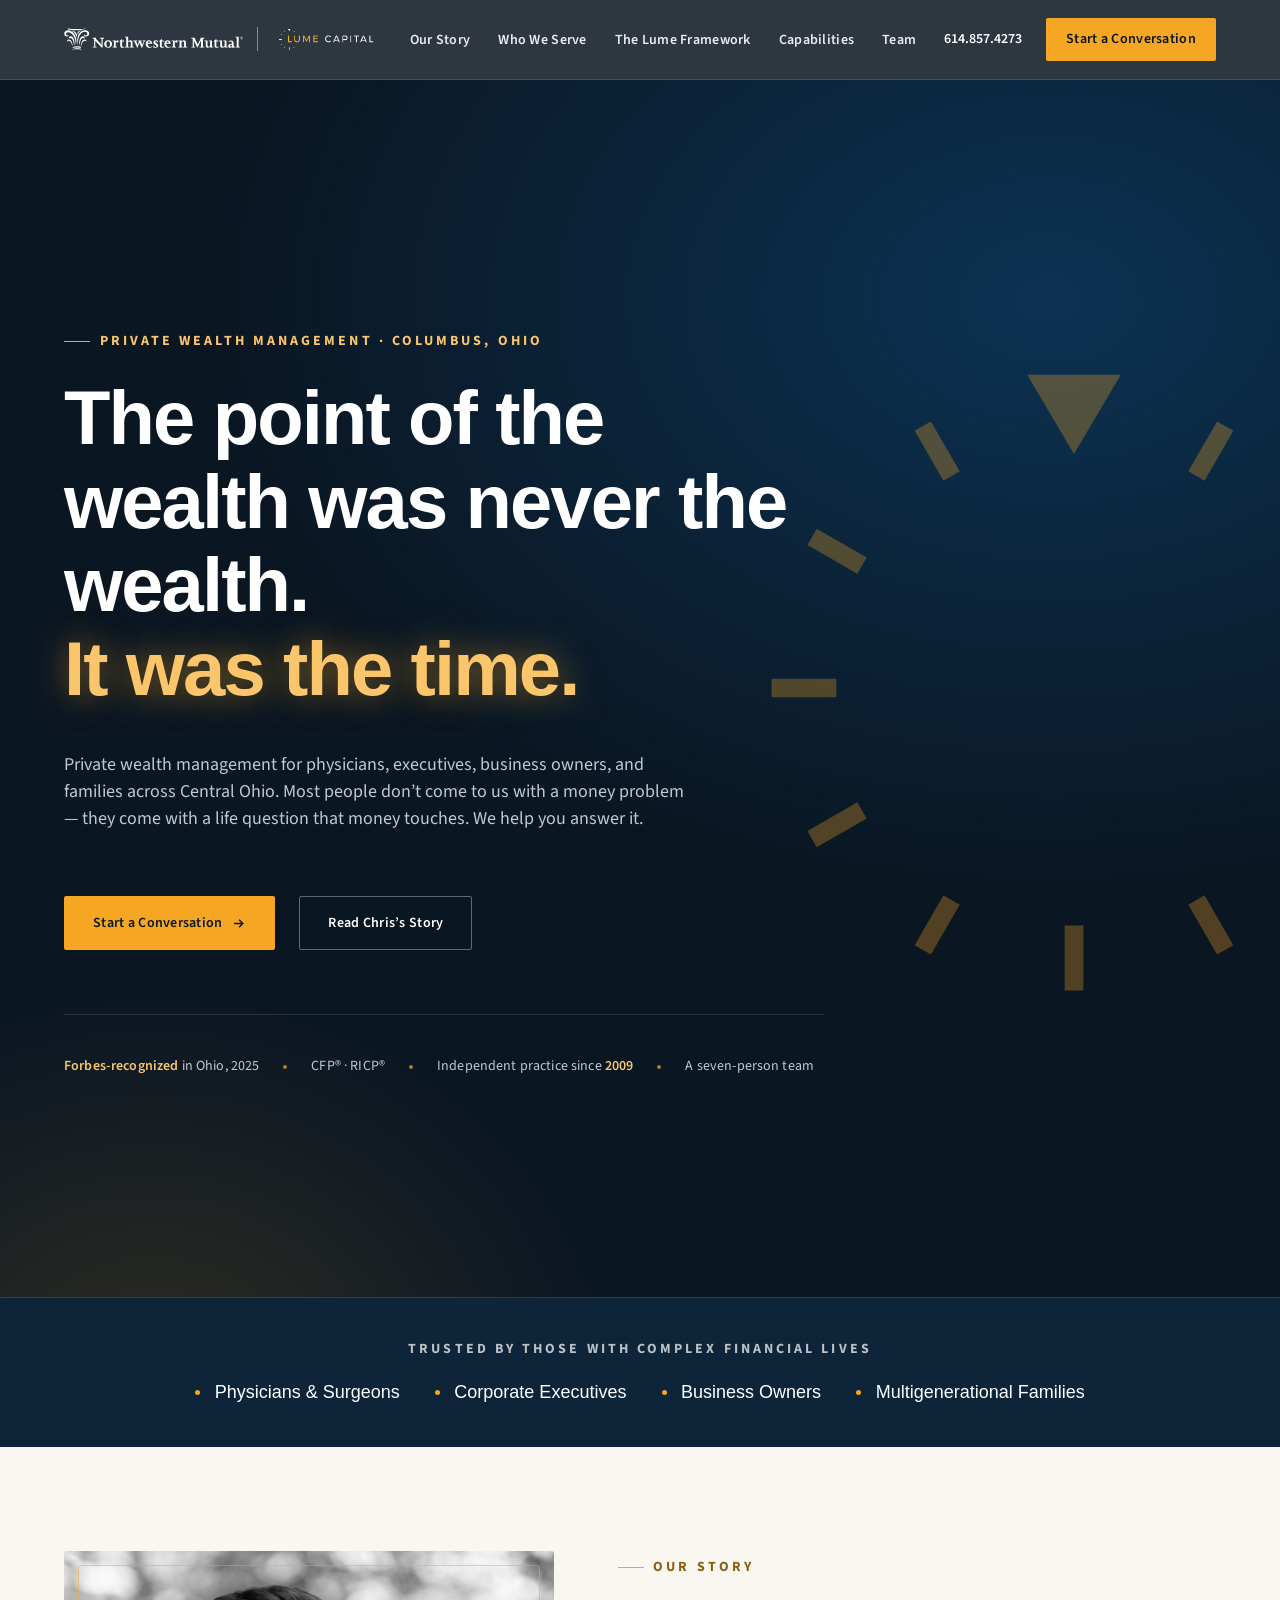
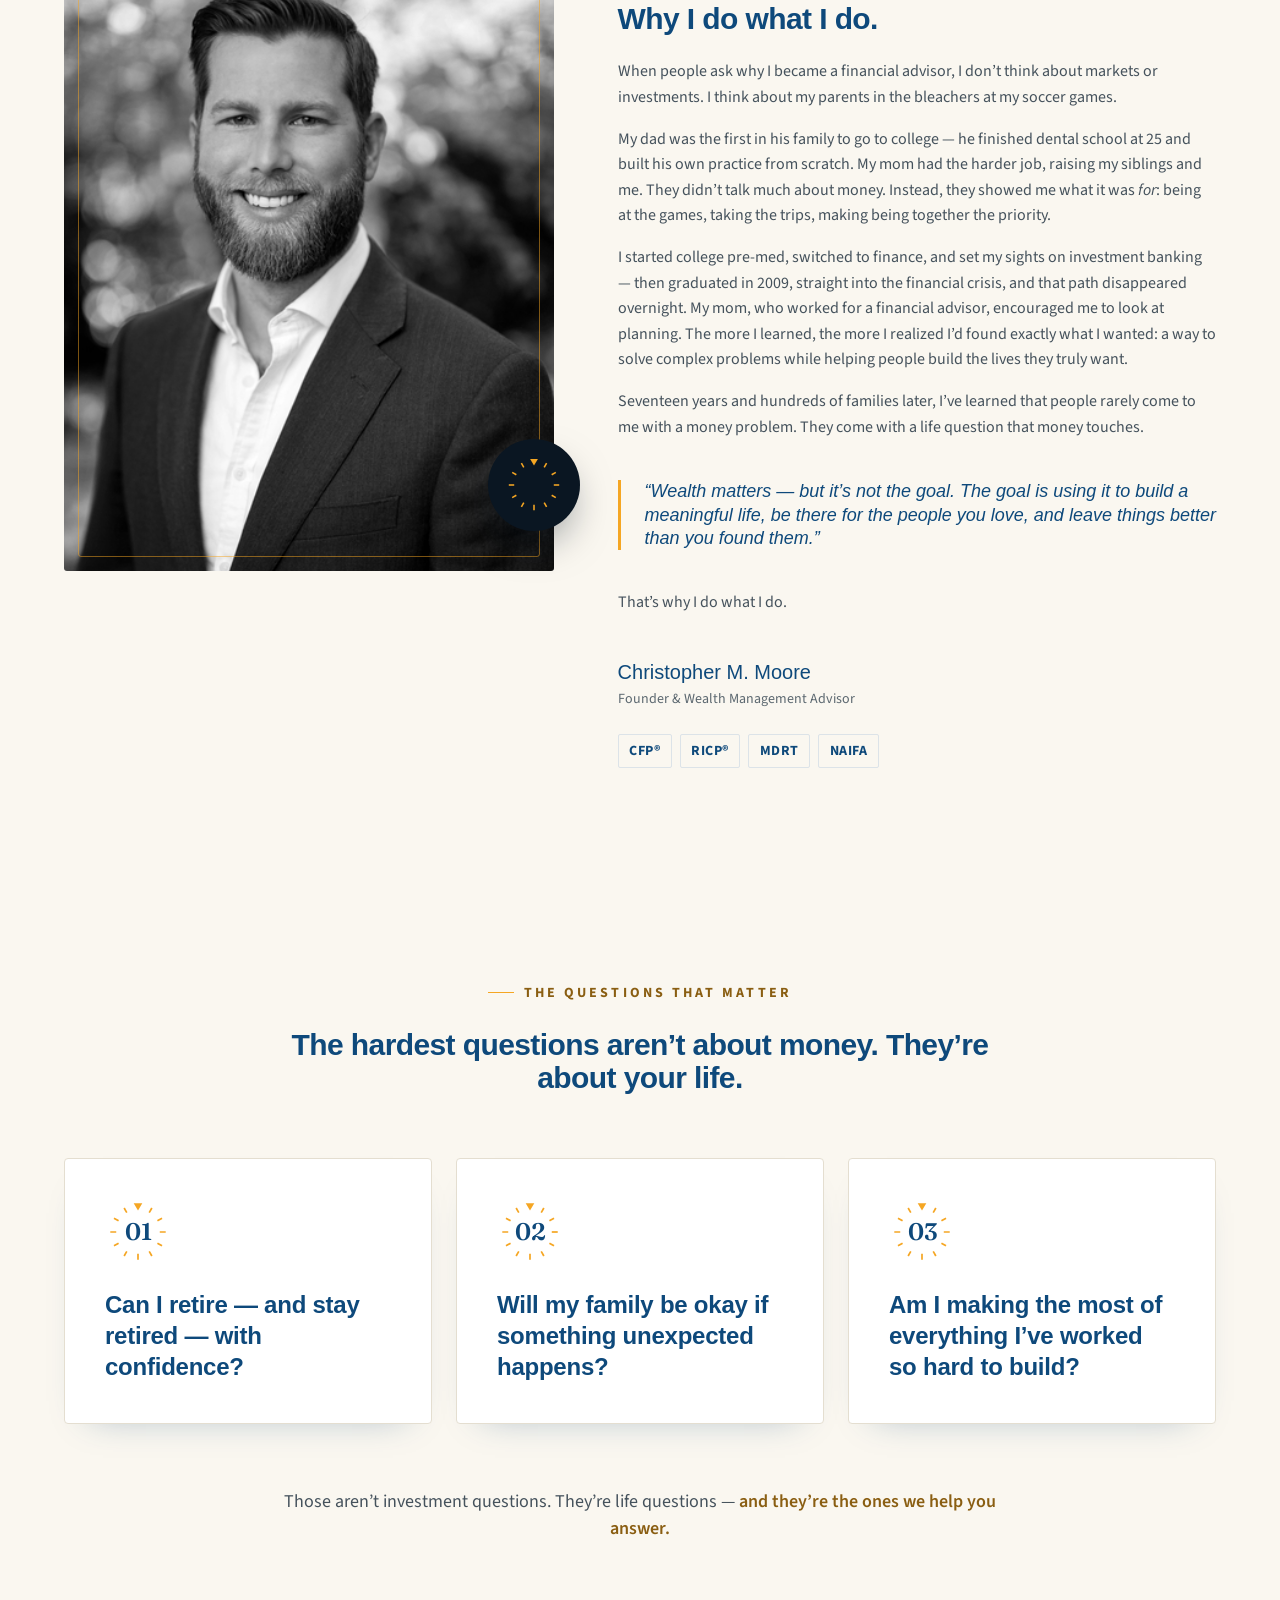
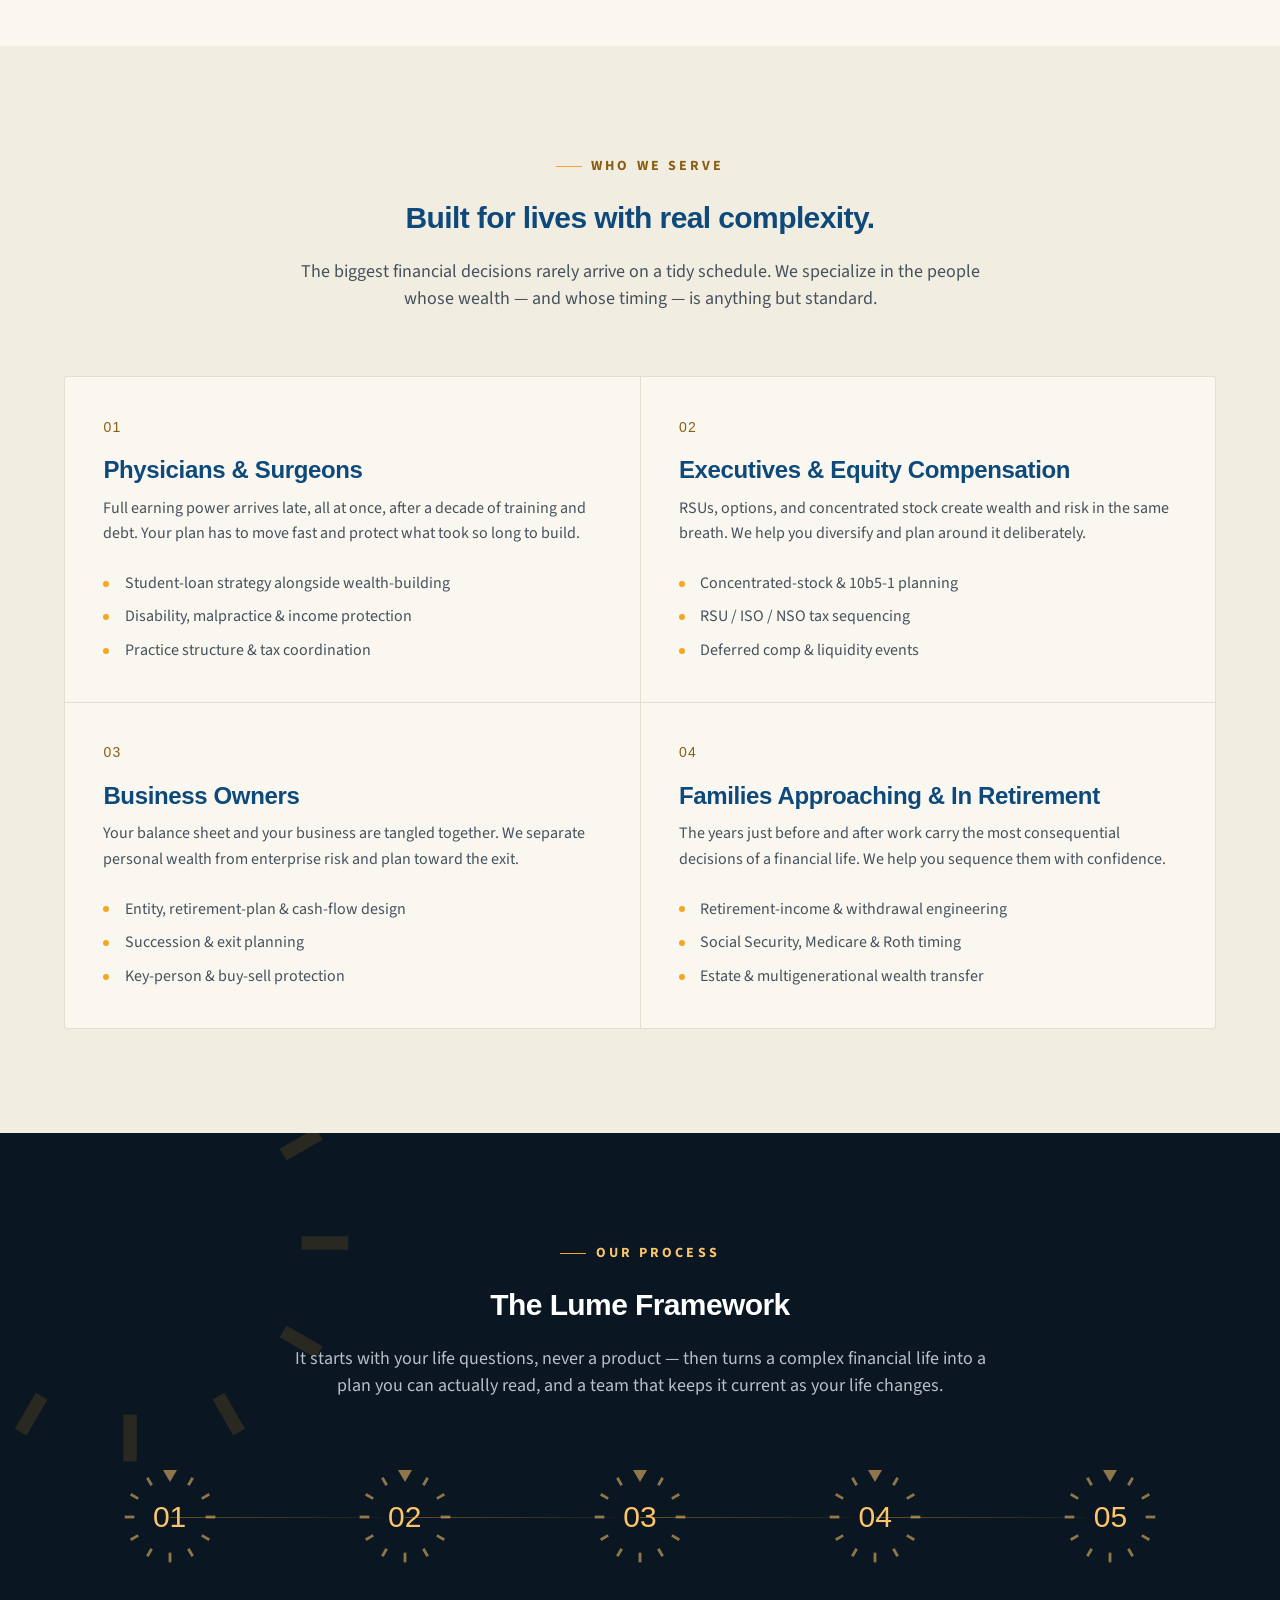
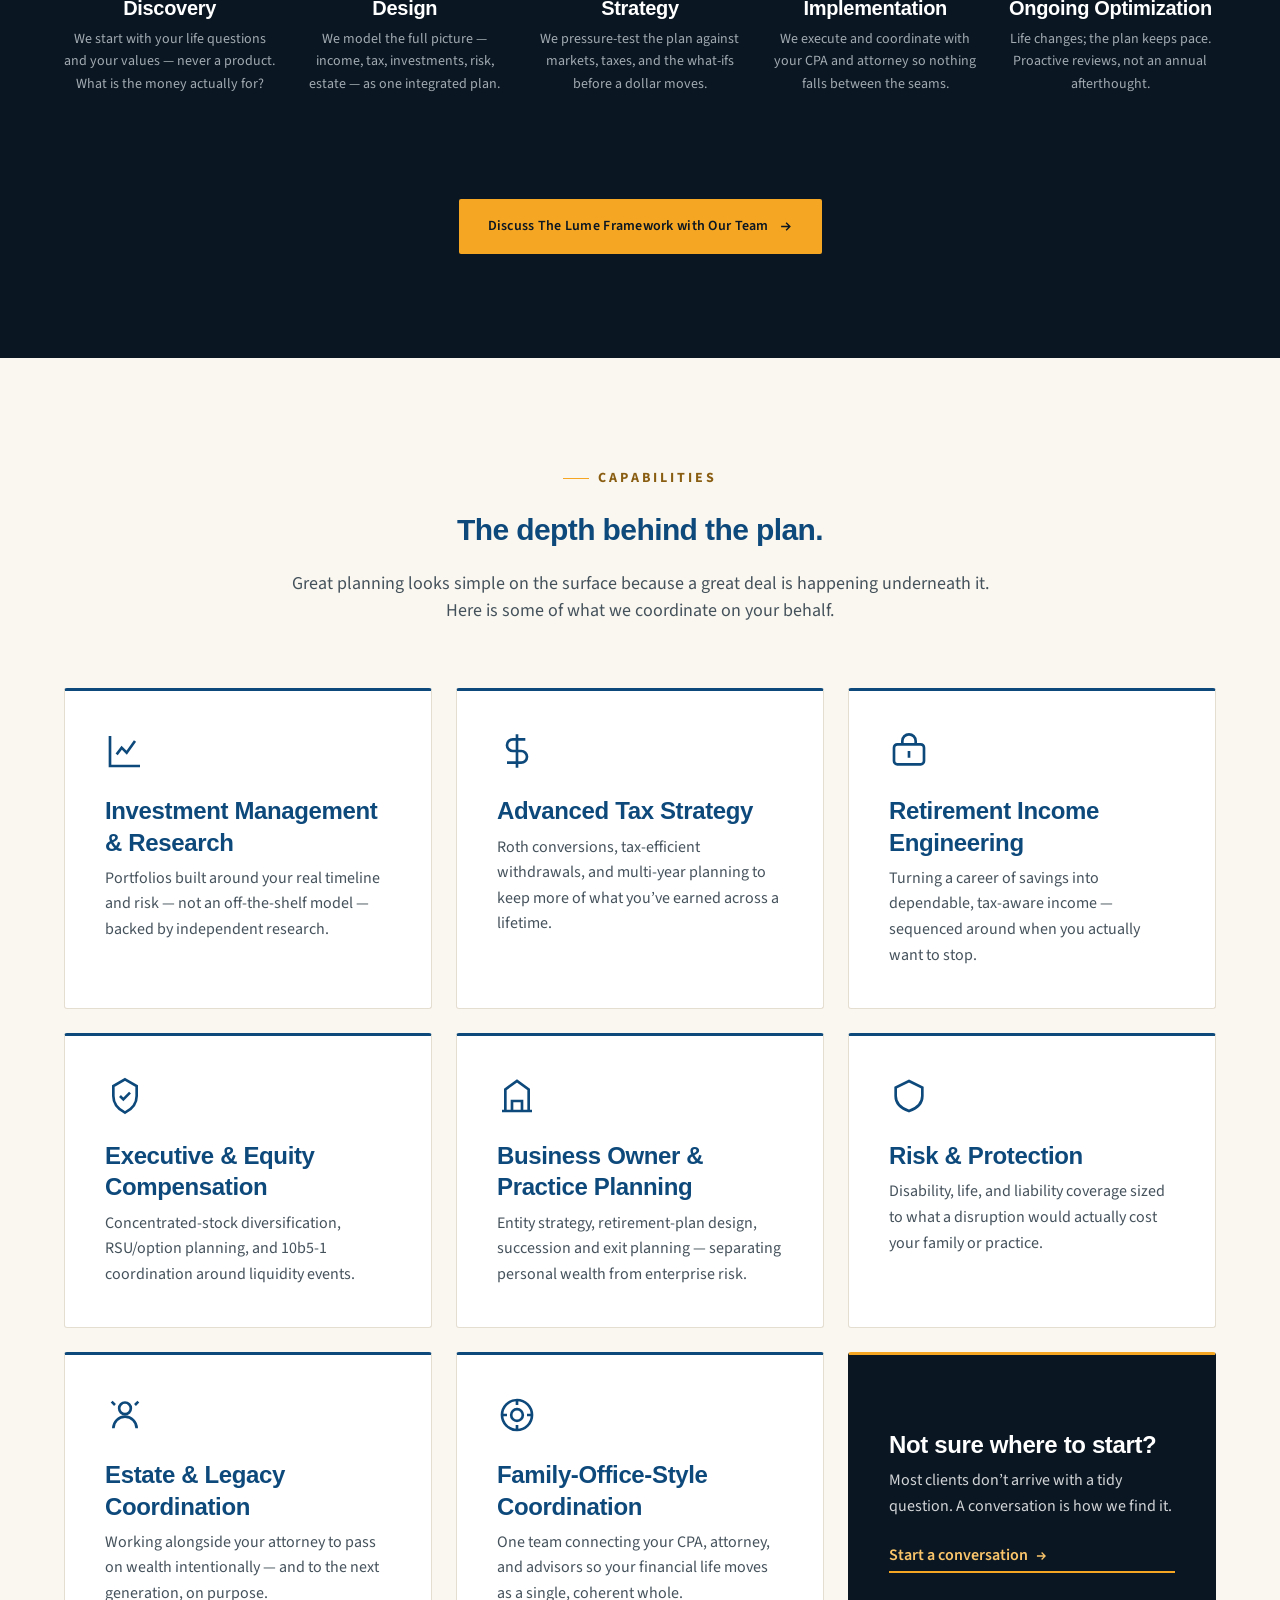
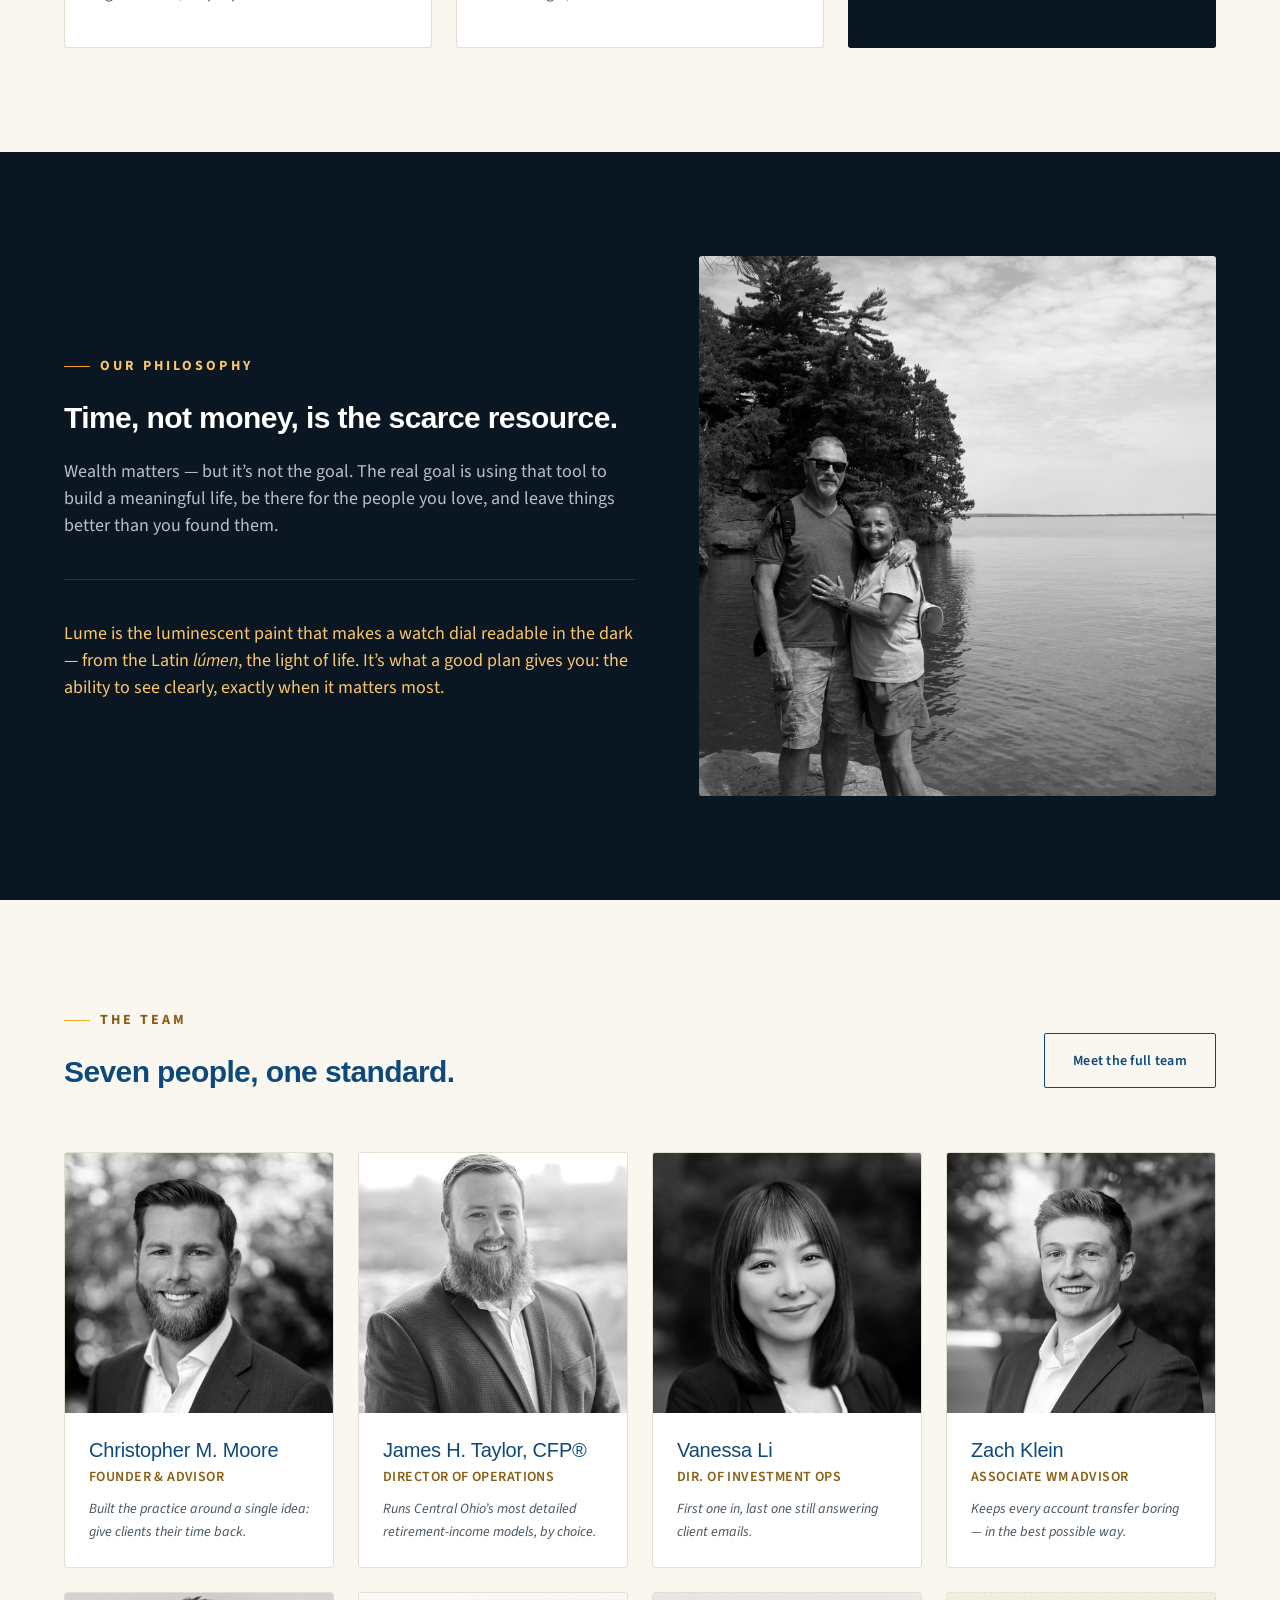
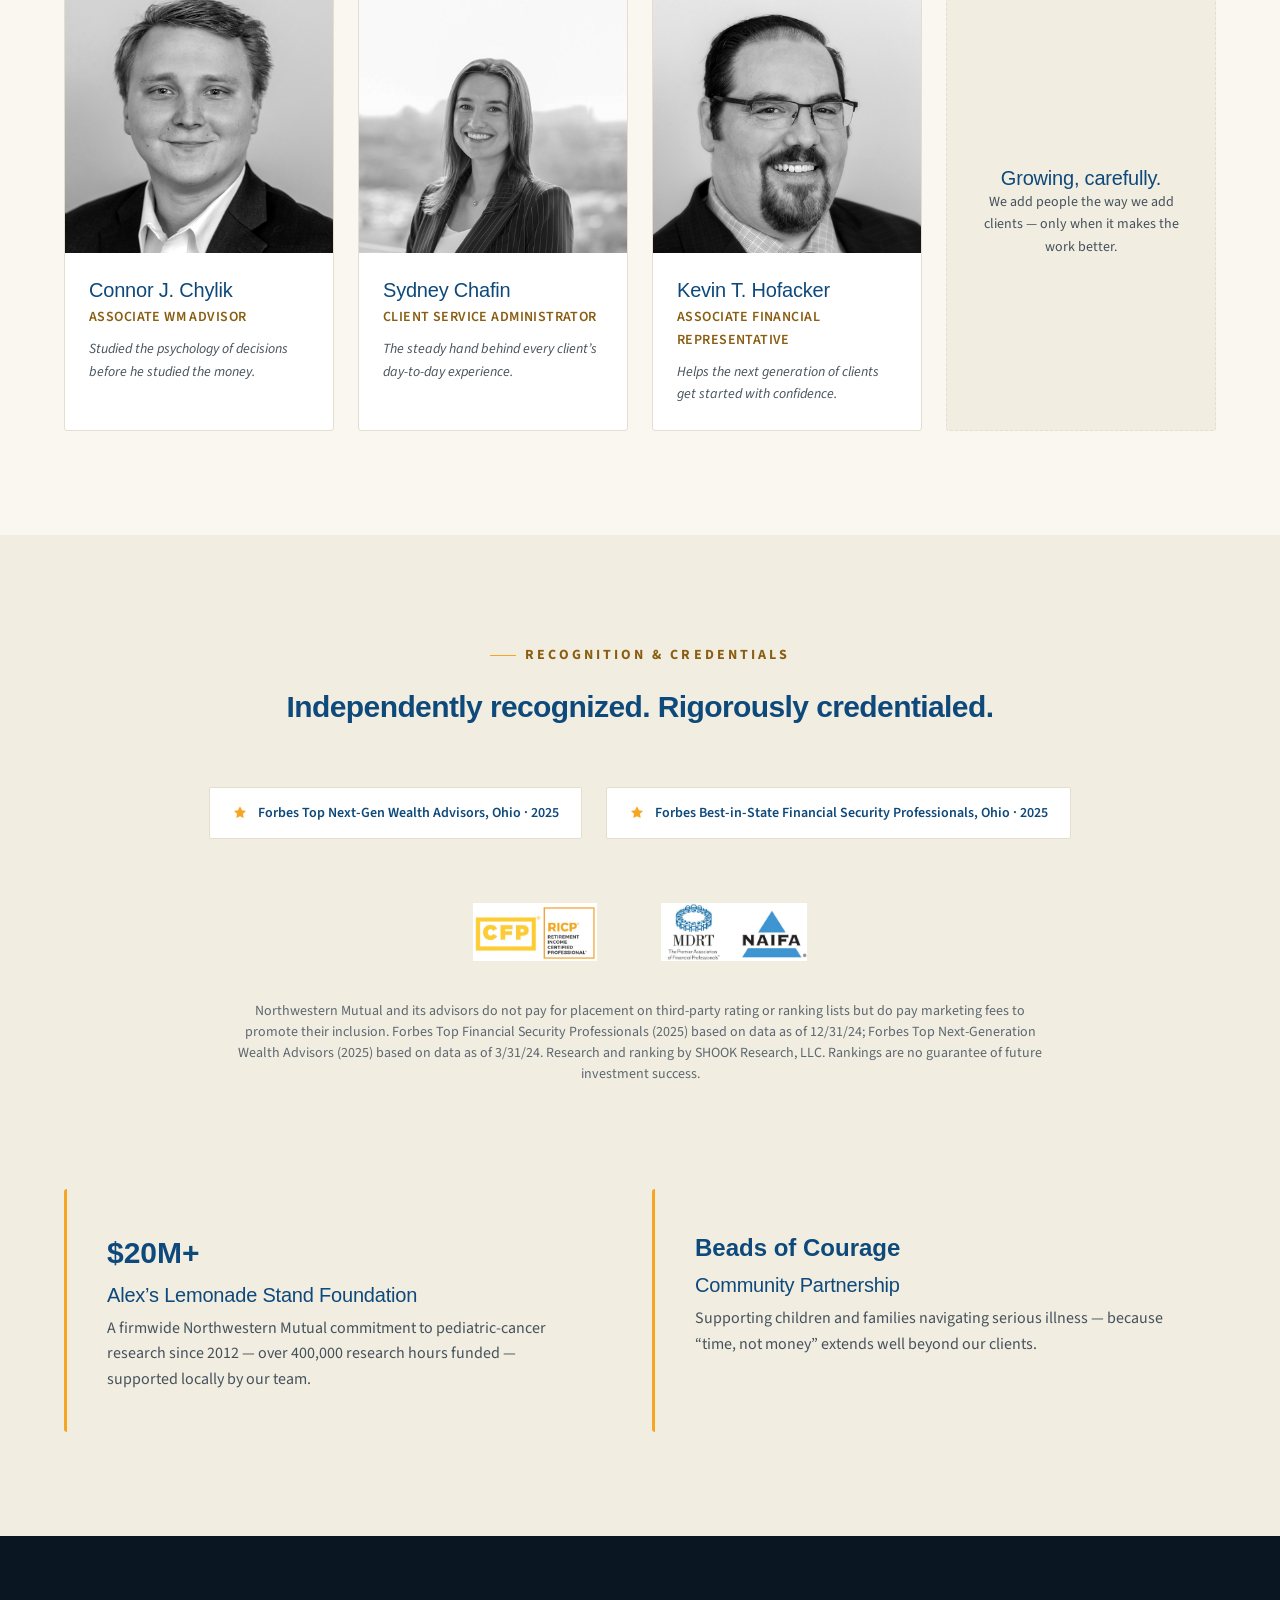
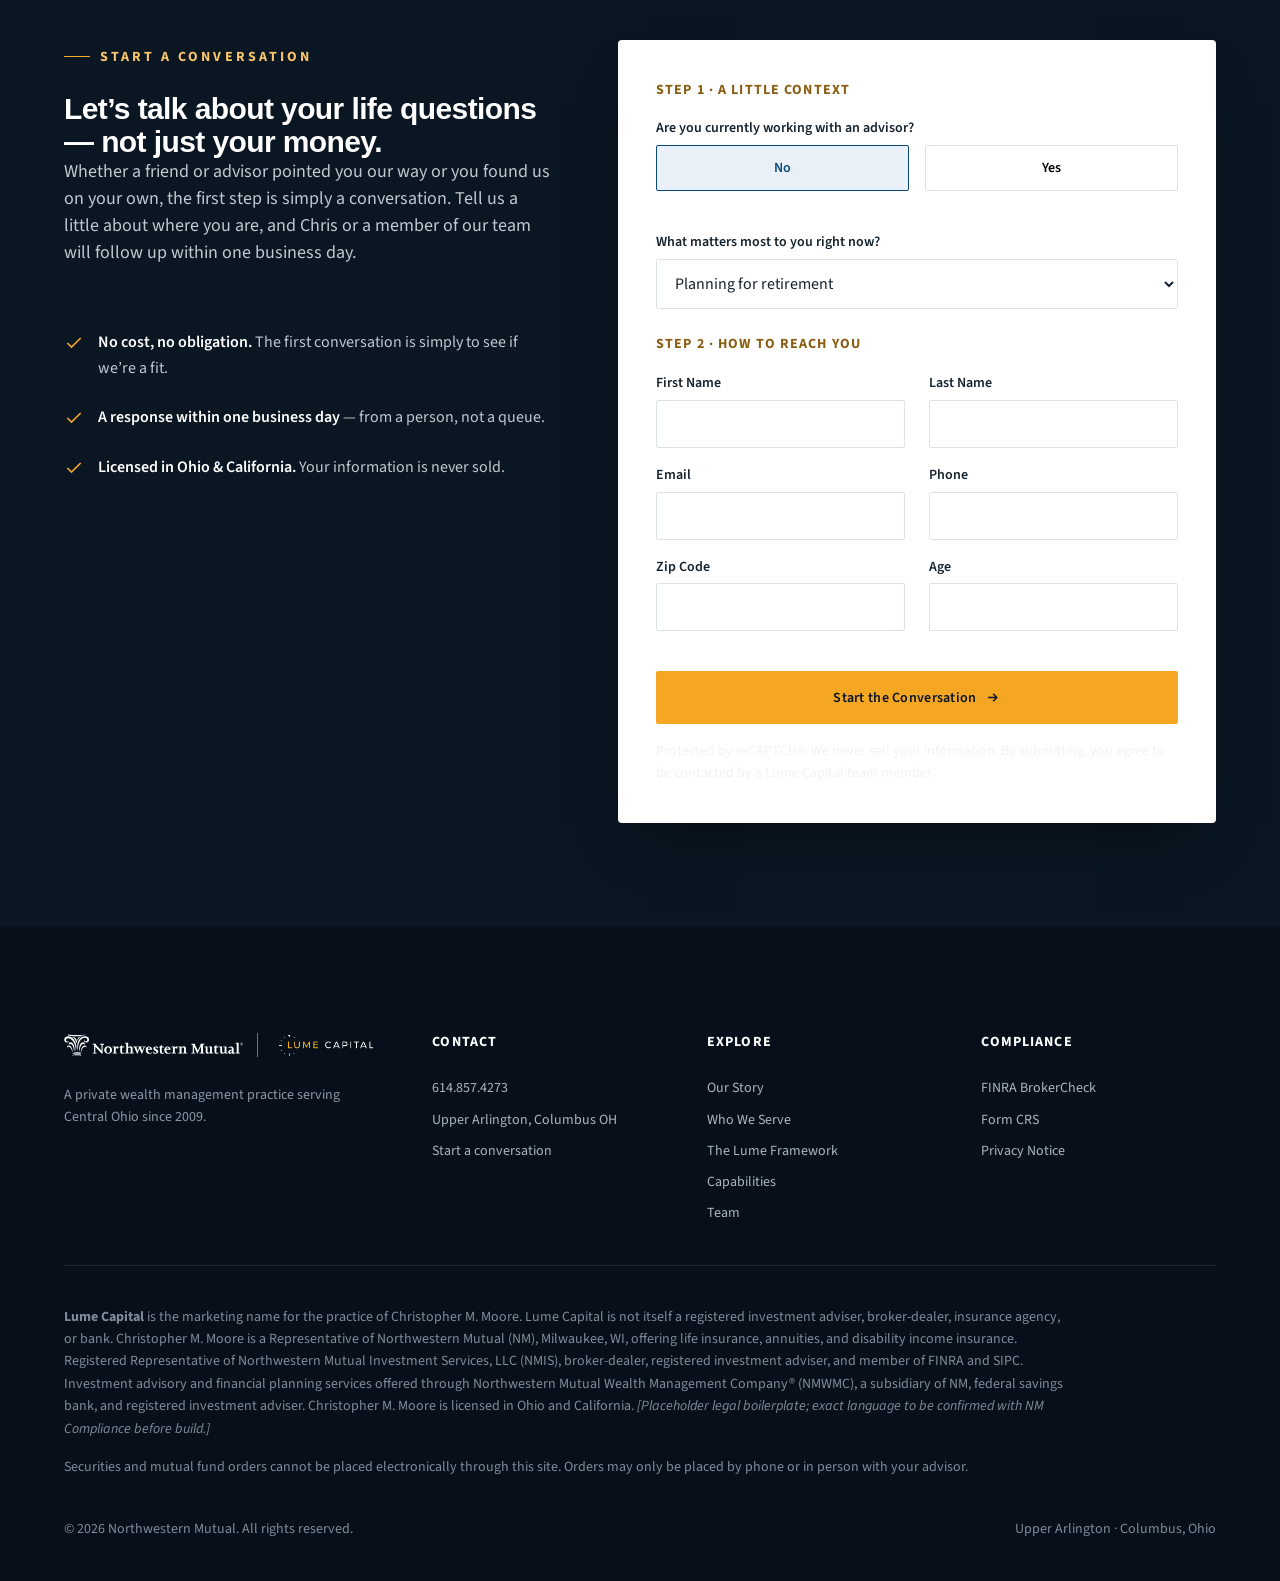
==== commit 98024162: "Standardize responsive type scale into tokens; add design-system reference - Tokenize all font sizes" ====
--- a/index.html
+++ b/index.html
@@ -11,8 +11,9 @@
 <!-- PRIMARY typeface is Akzidenz-Grotesk (licensed: Berthold / Adobe Fonts). It heads the
      display stack below and must be supplied via a licensed webfont in production. In this
      local preview it falls back to Helvetica Neue / Arial (same grotesque lineage), so the
-     layout previews faithfully. SECONDARY / body typeface is Source Sans 3 (Google Fonts). -->
-<link href="https://fonts.googleapis.com/css2?family=Source+Sans+3:wght@300;400;500;600;700&display=swap" rel="stylesheet">
+     layout previews faithfully. SECONDARY / body typeface is Source Sans 3 (Google Fonts).
+     Fraunces (serif) is used only as a numeral accent inside the dial number badges. -->
+<link href="https://fonts.googleapis.com/css2?family=Fraunces:opsz,wght@9..144,500;9..144,600&family=Source+Sans+3:wght@300;400;500;600;700&display=swap" rel="stylesheet">
 <style>
   :root {
     /* === INK / NIGHT — the dark ground where the "lume" glows (reading a watch dial in the dark) === */
@@ -49,6 +50,23 @@
     --sans-display: 'Akzidenz-Grotesk', 'Akzidenz-Grotesk Pro', 'Akzidenz-Grotesk Next',
                     'Neue Haas Grotesk', 'Helvetica Neue', Helvetica, Arial, sans-serif;
     --sans:  'Source Sans 3', system-ui, sans-serif;
+    --font-num: 'Fraunces', Georgia, 'Times New Roman', serif; /* numeral accent only */
+
+    /* === Type scale (mobile-first; desktop sizes stepped up in the @media below) === */
+    --text-hero:   clamp(2.5rem, 6vw, 4.75rem); /* hero display only: 40 → 76, fluid */
+    --text-h1:     2rem;      /* 32 mobile / 40 desktop */
+    --text-h2:     1.5rem;    /* 24 / 30 — also large display numerals */
+    --text-h3:     1.25rem;   /* 20 / 24 — card & step titles, the questions */
+    --text-h4:     1.125rem;  /* 18 / 20 — names, small subheads */
+    --text-accent: 1.125rem;  /* 18 — leads, block quotes, accents */
+    --text-body:   1rem;      /* 16 — body copy, inputs */
+    --text-small:  0.875rem;  /* 14 — labels, captions, meta (smallest) */
+
+    /* === Line-heights === */
+    --leading-tight:   1.1;   /* h1 / h2 / display numerals */
+    --leading-snug:    1.3;   /* h3 / h4 / block quotes */
+    --leading-normal:  1.5;   /* leads / accents */
+    --leading-relaxed: 1.6;   /* body / long-form */
 
     --tracking-wider: 0.22em;
     --tracking-wide:  0.08em;
@@ -63,15 +81,26 @@
     --maxw: 1200px;
   }
 
+  /* Desktop type step-up — headings only; body / accent / small hold constant across devices */
+  @media (min-width: 768px) {
+    :root {
+      --text-h1: 2.5rem;   /* 40 */
+      --text-h2: 1.875rem; /* 30 */
+      --text-h3: 1.5rem;   /* 24 */
+      --text-h4: 1.25rem;  /* 20 */
+    }
+  }
+
   * { margin: 0; padding: 0; box-sizing: border-box; }
 
   html { scroll-behavior: smooth; }
 
   body {
     font-family: var(--sans);
+    font-size: var(--text-body);
     color: var(--ink-text);
     background: var(--paper);
-    line-height: 1.65;
+    line-height: var(--leading-relaxed);
     -webkit-font-smoothing: antialiased;
     text-rendering: optimizeLegibility;
   }
@@ -83,24 +112,25 @@
   .narrow { max-width: 760px; }
 
   /* === Type scale === */
-  h1, h2, h3 { font-family: var(--sans-display); color: var(--navy); line-height: 1.05; font-weight: 700; }
-
-  h1 { font-size: clamp(2.5rem, 6vw, 4.75rem); letter-spacing: -0.025em; }
-  h2 { font-size: clamp(1.95rem, 3.8vw, 3.1rem); letter-spacing: -0.02em; }
-  h3 { font-size: clamp(1.3rem, 2vw, 1.6rem); letter-spacing: -0.015em; font-weight: 600; }
-
-  p { font-size: 1.0625rem; color: var(--slate); }
+  h1, h2, h3, h4 { font-family: var(--sans-display); color: var(--navy); font-weight: 700; line-height: var(--leading-tight); }
+
+  h1 { font-size: var(--text-h1); letter-spacing: -0.025em; }
+  h2 { font-size: var(--text-h2); letter-spacing: -0.02em; }
+  h3 { font-size: var(--text-h3); line-height: var(--leading-snug); letter-spacing: -0.015em; font-weight: 600; }
+  h4 { font-size: var(--text-h4); line-height: var(--leading-snug); letter-spacing: -0.01em; font-weight: 600; }
+
+  p { font-size: var(--text-body); color: var(--slate); }
 
   .lead {
-    font-size: clamp(1.15rem, 1.7vw, 1.4rem);
-    line-height: 1.6;
+    font-size: var(--text-accent);
+    line-height: var(--leading-normal);
     color: var(--slate);
     font-weight: 400;
   }
 
   .eyebrow {
     font-family: var(--sans);
-    font-size: 0.8125rem;
+    font-size: var(--text-small);
     font-weight: 700;
     letter-spacing: var(--tracking-wider);
     text-transform: uppercase;
@@ -126,7 +156,7 @@
     gap: 0.55rem;
     font-family: var(--sans);
     font-weight: 600;
-    font-size: 0.95rem;
+    font-size: var(--text-small);
     letter-spacing: 0.02em;
     padding: 0.95rem 1.75rem;
     border-radius: 2px;
@@ -200,7 +230,7 @@
   .brand .brand-divider { flex: none; width: 1px; height: 24px; background: rgba(255,255,255,0.42); }
   nav ul.nav-links { display: flex; gap: 1.75rem; list-style: none; flex: none; }
   nav ul.nav-links a {
-    font-size: 0.875rem; font-weight: 600; color: rgba(255,255,255,0.9);
+    font-size: var(--text-small); font-weight: 600; color: rgba(255,255,255,0.9);
     letter-spacing: 0.02em; position: relative; padding: 0.25rem 0;
   }
   nav ul.nav-links a::after {
@@ -210,15 +240,15 @@
   nav ul.nav-links a:hover { color: #fff; }
   nav ul.nav-links a:hover::after { width: 100%; }
   .nav-cta { display: flex; align-items: center; gap: var(--space-md); flex: none; }
-  .nav-phone { font-size: 0.85rem; font-weight: 600; color: #fff; white-space: nowrap; }
-  .nav-cta .btn { padding: 0.6rem 1.2rem; font-size: 0.875rem; }
+  .nav-phone { font-size: var(--text-small); font-weight: 600; color: #fff; white-space: nowrap; }
+  .nav-cta .btn { padding: 0.6rem 1.2rem; font-size: var(--text-small); }
   .hamburger { display: none; background: none; border: none; cursor: pointer; }
   .hamburger svg { width: 26px; height: 26px; }
 
   .mobile-drawer { display: none; flex-direction: column; gap: var(--space-md); padding: var(--space-md); background: var(--ink); border-top: 1px solid var(--ink-line); }
   .mobile-drawer.open { display: flex; }
   .mobile-drawer ul { list-style: none; display: flex; flex-direction: column; gap: var(--space-sm); }
-  .mobile-drawer a { font-size: 1rem; font-weight: 600; color: #fff; }
+  .mobile-drawer a { font-size: var(--text-body); font-weight: 600; color: #fff; }
   .mobile-contact { display: flex; flex-direction: column; gap: var(--space-sm); padding-top: var(--space-sm); border-top: 1px solid var(--ink-line); }
   .mobile-contact .btn { text-align: center; justify-content: center; }
 
@@ -257,7 +287,7 @@
     padding: clamp(4.5rem, 11vw, 9rem) var(--space-md) clamp(4rem, 9vw, 8rem);
   }
   .hero-copy { max-width: 760px; }
-  .hero h1 { color: #fff; }
+  .hero h1 { font-size: var(--text-hero); color: #fff; }
   .hero h1 .glow { color: var(--gold-soft); text-shadow: 0 0 34px var(--glow); }
   .hero .lead { color: rgba(233,240,245,0.82); margin: var(--space-lg) 0 var(--space-xl); max-width: 620px; }
   .hero-cta-row { display: flex; align-items: center; gap: var(--space-md); flex-wrap: wrap; }
@@ -265,7 +295,7 @@
     margin-top: var(--space-xl); padding-top: var(--space-lg);
     border-top: 1px solid var(--ink-line);
     display: flex; flex-wrap: wrap; align-items: center; gap: 0.7rem 1.5rem;
-    font-size: 0.9rem; letter-spacing: 0.01em; color: rgba(233,240,245,0.82);
+    font-size: var(--text-small); letter-spacing: 0.01em; color: rgba(233,240,245,0.82);
   }
   .hero-trust b { color: var(--gold-soft); font-weight: 600; }
   .hero-trust .dot { width: 4px; height: 4px; border-radius: 50%; background: var(--gold); opacity: .7; }
@@ -274,9 +304,9 @@
   .proof { background: var(--ink-2); color: #fff; padding: var(--space-lg) 0; border-top: 1px solid var(--ink-line); }
   /* Label on its own centered line, then the four audiences on one aligned row below */
   .proof-inner { display: flex; flex-direction: column; align-items: center; gap: 1.1rem; text-align: center; }
-  .proof-label { font-size: 0.8rem; letter-spacing: var(--tracking-wider); text-transform: uppercase; color: rgba(255,255,255,0.72); font-weight: 700; }
+  .proof-label { font-size: var(--text-small); letter-spacing: var(--tracking-wider); text-transform: uppercase; color: rgba(255,255,255,0.72); font-weight: 700; }
   .proof-items { display: flex; flex-wrap: wrap; justify-content: center; align-items: center; gap: 0.7rem 2.2rem; }
-  .proof-item { font-family: var(--sans-display); font-size: 1.15rem; color: #fff; font-weight: 500; display: inline-flex; align-items: center; gap: 0.9rem; }
+  .proof-item { font-family: var(--sans-display); font-size: var(--text-accent); color: #fff; font-weight: 500; display: inline-flex; align-items: center; gap: 0.9rem; }
   .proof-item::before { content: ""; width: 5px; height: 5px; border-radius: 50%; background: var(--gold); }
 
   /* ============================================================= STORY (Chris) */
@@ -294,16 +324,16 @@
   }
   .story-media .dial-badge .dial { width: 60px; height: 60px; color: var(--gold); }
   .story blockquote {
-    font-family: var(--sans-display); font-size: clamp(1.5rem, 2.6vw, 2rem); line-height: 1.3;
-    color: var(--navy); font-weight: 500; margin: var(--space-lg) 0;
+    font-family: var(--sans-display); font-size: var(--text-accent); line-height: var(--leading-snug);
+    font-style: italic; color: var(--navy); font-weight: 500; margin: var(--space-lg) 0;
     padding-left: var(--space-md); border-left: 3px solid var(--gold);
   }
   .story .sig { margin-top: var(--space-lg); }
-  .story .sig .name { font-family: var(--sans-display); font-size: 1.35rem; color: var(--navy); }
-  .story .sig .role { font-size: 0.9rem; color: var(--slate-muted); }
+  .story .sig .name { font-family: var(--sans-display); font-size: var(--text-h4); color: var(--navy); }
+  .story .sig .role { font-size: var(--text-small); color: var(--slate-muted); }
   .story .credmarks { display: flex; gap: 0.5rem; flex-wrap: wrap; margin-top: var(--space-md); }
   .credmarks span {
-    font-size: 0.75rem; font-weight: 700; letter-spacing: 0.04em; color: var(--navy);
+    font-size: var(--text-small); font-weight: 700; letter-spacing: 0.04em; color: var(--navy);
     border: 1px solid var(--line-cool); padding: 0.3rem 0.65rem; border-radius: 2px;
   }
 
@@ -311,11 +341,11 @@
   .serve-grid { display: grid; grid-template-columns: repeat(2, 1fr); gap: 1px; background: var(--line); border: 1px solid var(--line); border-radius: 3px; overflow: hidden; }
   .serve-card { background: var(--paper); padding: clamp(1.75rem, 3vw, var(--space-lg)); transition: background .2s ease; }
   .serve-card:hover { background: var(--surface); }
-  .serve-num { font-family: var(--sans-display); font-size: 0.95rem; color: var(--gold-deep); letter-spacing: 0.1em; }
+  .serve-num { font-family: var(--sans-display); font-size: var(--text-small); color: var(--gold-deep); letter-spacing: 0.1em; }
   .serve-card h3 { margin: var(--space-sm) 0 0.65rem; }
-  .serve-card p { font-size: 0.98rem; }
+  .serve-card p { font-size: var(--text-body); }
   .serve-card ul { list-style: none; margin-top: var(--space-md); display: flex; flex-direction: column; gap: 0.5rem; }
-  .serve-card li { position: relative; padding-left: 1.35rem; font-size: 0.92rem; color: var(--slate); }
+  .serve-card li { position: relative; padding-left: 1.35rem; font-size: var(--text-body); color: var(--slate); }
   .serve-card li::before { content: ""; position: absolute; left: 0; top: 0.62em; width: 6px; height: 6px; border-radius: 50%; background: var(--gold); }
 
   /* ============================================================= THE LUME BLUEPRINT (process) */
@@ -328,9 +358,9 @@
   .step { text-align: center; position: relative; }
   .step-ring { width: 108px; height: 108px; margin: 0 auto var(--space-md); position: relative; display: grid; place-items: center; }
   .step-ring .dial { width: 108px; height: 108px; color: rgba(251,198,107,0.55); position: absolute; inset: 0; }
-  .step-ring .step-num { font-family: var(--sans-display); font-size: 1.9rem; color: var(--gold-soft); font-weight: 500; }
-  .step h3 { color: #fff; font-size: 1.15rem; margin-bottom: 0.4rem; }
-  .step p { font-size: 0.88rem; color: rgba(233,240,245,0.68); }
+  .step-ring .step-num { font-family: var(--sans-display); font-size: var(--text-h2); color: var(--gold-soft); font-weight: 500; }
+  .step h3 { color: #fff; font-size: var(--text-h4); margin-bottom: 0.4rem; }
+  .step p { font-size: var(--text-small); color: rgba(233,240,245,0.68); }
   /* connecting hairline between steps */
   .step:not(:last-child)::after {
     content: ""; position: absolute; top: 54px; right: -50%; width: 100%; height: 1px;
@@ -348,15 +378,37 @@
   .cap-card:hover { transform: translateY(-4px); box-shadow: 0 20px 40px -22px rgba(14,73,123,0.35); border-top-color: var(--gold); }
   .cap-card .cap-ico { width: 40px; height: 40px; color: var(--navy); margin-bottom: var(--space-md); }
   .cap-card .cap-ico svg { width: 100%; height: 100%; }
-  .cap-card h3 { font-size: 1.2rem; margin-bottom: 0.5rem; }
-  .cap-card p { font-size: 0.94rem; }
-
-  /* ============================================================= LIFE QUESTIONS BAND */
-  .q-grid { display: grid; grid-template-columns: repeat(3, 1fr); gap: var(--space-lg); }
-  .q-card { padding-top: var(--space-md); border-top: 2px solid var(--gold); }
-  .q-num { font-family: var(--sans-display); font-size: 0.9rem; font-weight: 700; letter-spacing: 0.12em; color: var(--gold-deep); }
-  .q-text { font-family: var(--sans-display); font-size: clamp(1.3rem, 1.9vw, 1.65rem); line-height: 1.2; color: var(--navy); font-weight: 600; letter-spacing: -0.01em; margin-top: 0.6rem; }
-  .q-close { max-width: 760px; margin: var(--space-xl) auto 0; text-align: center; font-size: 1.15rem; line-height: 1.5; color: var(--slate); }
+  .cap-card h3 { font-size: var(--text-h3); margin-bottom: 0.5rem; }
+  .cap-card p { font-size: var(--text-body); }
+
+  /* ============================================================= LIFE QUESTIONS BAND
+     Contained "statement cards" — deliberately distinct from the Who We Serve grid:
+     free-standing white cards with a solid navy number badge, the question as the
+     dominant element, and a faint corner watch-dial for brand texture. */
+  .q-grid { display: grid; grid-template-columns: repeat(3, 1fr); gap: var(--space-md); align-items: stretch; }
+  .q-card {
+    position: relative; overflow: hidden;
+    background: var(--surface); border: 1px solid var(--line); border-radius: 4px;
+    padding: var(--space-lg);
+    box-shadow: 0 16px 36px -26px rgba(14,73,123,0.40);
+    display: flex; flex-direction: column; gap: var(--space-md);
+    transition: transform .18s ease, box-shadow .18s ease, border-color .18s ease;
+  }
+  .q-card:hover { transform: translateY(-4px); box-shadow: 0 26px 48px -24px rgba(14,73,123,0.45); border-color: var(--gold); }
+  /* Number badge: the Lume dial forms the border, with a serif numeral accent inside. */
+  .q-num { position: relative; flex: none; width: 66px; height: 66px; display: grid; place-items: center; }
+  .q-num .dial { position: absolute; inset: 0; width: 66px; height: 66px; color: var(--gold); }
+  .q-numtext {
+    position: relative; z-index: 1;
+    font-family: var(--font-num); font-size: var(--text-h3); font-weight: 600; line-height: 1;
+    color: var(--navy); font-variant-numeric: lining-nums;
+  }
+  .q-text {
+    position: relative; z-index: 1;
+    font-family: var(--sans-display); font-size: var(--text-h3);
+    line-height: var(--leading-snug); color: var(--navy); font-weight: 600; letter-spacing: -0.01em;
+  }
+  .q-close { max-width: 760px; margin: var(--space-xl) auto 0; text-align: center; font-size: var(--text-accent); line-height: var(--leading-normal); color: var(--slate); }
   .q-close b { color: var(--gold-deep); font-weight: 600; }
 
   /* ============================================================= PHILOSOPHY (time not money) */
@@ -380,28 +432,28 @@
   .team-card img { width: 100%; height: 260px; object-fit: cover; object-position: center top; filter: grayscale(100%) contrast(1.03); transition: filter .3s ease; }
   .team-card:hover img { filter: grayscale(100%) contrast(1.03) brightness(1.05); }
   .team-info { padding: var(--space-md); }
-  .team-info h4 { font-family: var(--sans-display); font-size: 1.15rem; color: var(--navy); font-weight: 500; }
-  .team-role { font-size: 0.82rem; color: var(--gold-deep); font-weight: 600; letter-spacing: 0.03em; text-transform: uppercase; margin: 0.2rem 0 0.6rem; }
-  .team-note { font-size: 0.88rem; color: var(--slate); font-style: italic; }
+  .team-info h4 { font-family: var(--sans-display); font-size: var(--text-h4); color: var(--navy); font-weight: 500; }
+  .team-role { font-size: var(--text-small); color: var(--gold-deep); font-weight: 600; letter-spacing: 0.03em; text-transform: uppercase; margin: 0.2rem 0 0.6rem; }
+  .team-note { font-size: var(--text-small); color: var(--slate); font-style: italic; }
   .team-cta { text-align: center; margin-top: var(--space-xl); }
 
   /* ============================================================= RECOGNITION / COMMUNITY */
   .rec-strip { display: flex; gap: var(--space-md); flex-wrap: wrap; justify-content: center; margin-top: var(--space-lg); }
   .rec-pill {
     background: var(--surface); border: 1px solid var(--line); border-radius: 2px;
-    padding: 0.85rem 1.4rem; font-size: 0.9rem; font-weight: 600; color: var(--navy);
+    padding: 0.85rem 1.4rem; font-size: var(--text-small); font-weight: 600; color: var(--navy);
     display: inline-flex; align-items: center; gap: 0.6rem;
   }
   .rec-pill svg { width: 16px; height: 16px; color: var(--gold); }
   .badge-row { display: flex; align-items: center; justify-content: center; gap: var(--space-xl); flex-wrap: wrap; padding: var(--space-xl) 0 var(--space-sm); }
   .badge-row img { height: 58px; width: auto; object-fit: contain; }
-  .disclosure { font-size: 0.8rem; color: var(--slate-muted); max-width: 820px; margin: var(--space-md) auto 0; text-align: center; line-height: 1.55; }
+  .disclosure { font-size: var(--text-small); color: var(--slate-muted); max-width: 820px; margin: var(--space-md) auto 0; text-align: center; line-height: var(--leading-normal); }
 
   .community-grid { display: grid; grid-template-columns: 1fr 1fr; gap: var(--space-md); margin-top: var(--space-2xl); }
   .community-card { background: var(--paper-2); border-radius: 3px; padding: var(--space-lg); border-left: 3px solid var(--gold); }
-  .community-card .c-stat { font-family: var(--sans-display); font-size: 2rem; color: var(--navy); font-weight: 600; }
-  .community-card h4 { font-family: var(--sans-display); color: var(--navy); font-size: 1.1rem; font-weight: 500; margin: 0.3rem 0 0.5rem; }
-  .community-card p { font-size: 0.92rem; }
+  .community-card .c-stat { font-family: var(--sans-display); font-size: var(--text-h2); color: var(--navy); font-weight: 600; }
+  .community-card h4 { font-family: var(--sans-display); color: var(--navy); font-size: var(--text-h4); font-weight: 500; margin: 0.3rem 0 0.5rem; }
+  .community-card p { font-size: var(--text-body); }
 
   /* ============================================================= CONTACT */
   .contact-grid { display: grid; grid-template-columns: 0.9fr 1.1fr; gap: clamp(2rem,5vw,var(--space-2xl)); align-items: start; }
@@ -409,35 +461,35 @@
   .contact-assure { margin-top: var(--space-xl); display: flex; flex-direction: column; gap: var(--space-md); }
   .assure-item { display: flex; gap: 0.85rem; align-items: flex-start; }
   .assure-item svg { width: 20px; height: 20px; color: var(--gold); flex: none; margin-top: 3px; }
-  .assure-item span { font-size: 0.95rem; color: rgba(233,240,245,0.82); }
+  .assure-item span { font-size: var(--text-body); color: rgba(233,240,245,0.82); }
   .assure-item b { color: #fff; font-weight: 600; }
 
   .form-panel { background: var(--surface); border-radius: 4px; padding: clamp(1.75rem, 3vw, var(--space-xl)); color: var(--ink-text); box-shadow: 0 30px 60px -30px rgba(0,0,0,0.5); }
-  .form-step { font-size: 0.8rem; font-weight: 700; letter-spacing: var(--tracking-wide); text-transform: uppercase; color: var(--gold-deep); margin-bottom: var(--space-sm); }
+  .form-step { font-size: var(--text-small); font-weight: 700; letter-spacing: var(--tracking-wide); text-transform: uppercase; color: var(--gold-deep); margin-bottom: var(--space-sm); }
   .toggle-group { display: flex; gap: var(--space-sm); margin-bottom: var(--space-lg); }
-  .toggle-group button { flex: 1; padding: 0.75rem; border: 1px solid var(--line-cool); background: #fff; border-radius: 2px; font-family: var(--sans); font-weight: 600; font-size: 0.9rem; cursor: pointer; transition: all .15s ease; }
+  .toggle-group button { flex: 1; padding: 0.75rem; border: 1px solid var(--line-cool); background: #fff; border-radius: 2px; font-family: var(--sans); font-weight: 600; font-size: var(--text-small); cursor: pointer; transition: all .15s ease; }
   .toggle-group button.active { border-color: var(--navy); background: var(--navy-tint); color: var(--navy); }
   .form-grid { display: grid; grid-template-columns: 1fr 1fr; gap: var(--space-sm) var(--space-md); margin-bottom: var(--space-md); }
   .form-grid .full { grid-column: 1 / -1; }
-  label { display: block; font-size: 0.85rem; font-weight: 600; margin-bottom: 0.35rem; color: var(--ink-text); }
-  input, select { width: 100%; padding: 0.75rem 0.85rem; border: 1px solid var(--line-cool); border-radius: 2px; font-family: var(--sans); font-size: 1rem; background: #fff; color: var(--ink-text); }
+  label { display: block; font-size: var(--text-small); font-weight: 600; margin-bottom: 0.35rem; color: var(--ink-text); }
+  input, select { width: 100%; padding: 0.75rem 0.85rem; border: 1px solid var(--line-cool); border-radius: 2px; font-family: var(--sans); font-size: var(--text-body); background: #fff; color: var(--ink-text); }
   input:focus, select:focus { outline: 2px solid var(--navy); outline-offset: 1px; }
   .form-panel .btn { width: 100%; justify-content: center; margin-top: var(--space-sm); }
-  .form-privacy { font-size: 0.8rem; color: var(--slate-muted); margin-top: var(--space-sm); }
+  .form-privacy { font-size: var(--text-small); color: var(--slate-muted); margin-top: var(--space-sm); }
 
   /* ============================================================= FOOTER */
   footer { background: #07101A; color: #A9B6C0; padding: var(--space-2xl) 0 var(--space-lg); }
   .footer-top { display: grid; grid-template-columns: 1.4fr 1fr 1fr 1fr; gap: var(--space-lg); padding-bottom: var(--space-lg); border-bottom: 1px solid rgba(255,255,255,0.1); }
   .footer-brand .brand { margin-bottom: var(--space-md); }
-  .footer-brand p { font-size: 0.9rem; color: #8A98A3; max-width: 280px; }
-  .footer-col h5 { font-family: var(--sans); color: #fff; font-size: 0.8rem; letter-spacing: var(--tracking-wide); text-transform: uppercase; margin-bottom: var(--space-md); }
+  .footer-brand p { font-size: var(--text-small); color: #8A98A3; max-width: 280px; }
+  .footer-col h5 { font-family: var(--sans); color: #fff; font-size: var(--text-small); letter-spacing: var(--tracking-wide); text-transform: uppercase; margin-bottom: var(--space-md); }
   .footer-col ul { list-style: none; display: flex; flex-direction: column; gap: 0.55rem; }
-  .footer-col a, .footer-col li { font-size: 0.92rem; color: #A9B6C0; }
+  .footer-col a, .footer-col li { font-size: var(--text-small); color: #A9B6C0; }
   .footer-col a:hover { color: var(--gold-soft); }
-  .footer-legal { font-size: 0.8rem; line-height: 1.6; color: #7E8C97; max-width: 1000px; margin-top: var(--space-lg); }
-  .footer-legal p { color: #7E8C97; font-size: 0.8rem; margin-bottom: var(--space-sm); }
+  .footer-legal { font-size: var(--text-small); line-height: var(--leading-relaxed); color: #7E8C97; max-width: 1000px; margin-top: var(--space-lg); }
+  .footer-legal p { color: #7E8C97; font-size: var(--text-small); margin-bottom: var(--space-sm); }
   .footer-legal a { text-decoration: underline; }
-  .footer-bottom { display: flex; justify-content: space-between; align-items: center; margin-top: var(--space-lg); font-size: 0.8rem; color: #7E8C97; flex-wrap: wrap; gap: var(--space-sm); }
+  .footer-bottom { display: flex; justify-content: space-between; align-items: center; margin-top: var(--space-lg); font-size: var(--text-small); color: #7E8C97; flex-wrap: wrap; gap: var(--space-sm); }
 
   /* ============================================================= REVEAL ANIMATION */
   .reveal { opacity: 0; transform: translateY(22px); transition: opacity .7s ease, transform .7s ease; }
@@ -576,7 +628,7 @@
   </div>
 
   <!-- ===================================================== STORY (Chris) -->
-  <section id="story">
+  <section id="story" class="story">
     <div class="container">
       <div class="story-grid">
         <div class="story-media reveal">
@@ -614,15 +666,15 @@
       </div>
       <div class="q-grid reveal">
         <div class="q-card">
-          <span class="q-num">01</span>
+          <span class="q-num"><svg class="dial" aria-hidden="true"><use href="#lumeDial"/></svg><span class="q-numtext">01</span></span>
           <p class="q-text">Can I retire &mdash; and stay retired &mdash; with confidence?</p>
         </div>
         <div class="q-card">
-          <span class="q-num">02</span>
+          <span class="q-num"><svg class="dial" aria-hidden="true"><use href="#lumeDial"/></svg><span class="q-numtext">02</span></span>
           <p class="q-text">Will my family be okay if something unexpected happens?</p>
         </div>
         <div class="q-card">
-          <span class="q-num">03</span>
+          <span class="q-num"><svg class="dial" aria-hidden="true"><use href="#lumeDial"/></svg><span class="q-numtext">03</span></span>
           <p class="q-text">Am I making the most of everything I&rsquo;ve worked so hard to build?</p>
         </div>
       </div>
@@ -890,7 +942,7 @@
           <p>A firmwide Northwestern Mutual commitment to pediatric-cancer research since 2012 &mdash; over 400,000 research hours funded &mdash; supported locally by our team.</p>
         </div>
         <div class="community-card">
-          <div class="c-stat" style="font-size:1.5rem;">Beads of Courage</div>
+          <div class="c-stat" style="font-size:var(--text-h3);">Beads of Courage</div>
           <h4>Community Partnership</h4>
           <p>Supporting children and families navigating serious illness &mdash; because &ldquo;time, not money&rdquo; extends well beyond our clients.</p>
         </div>
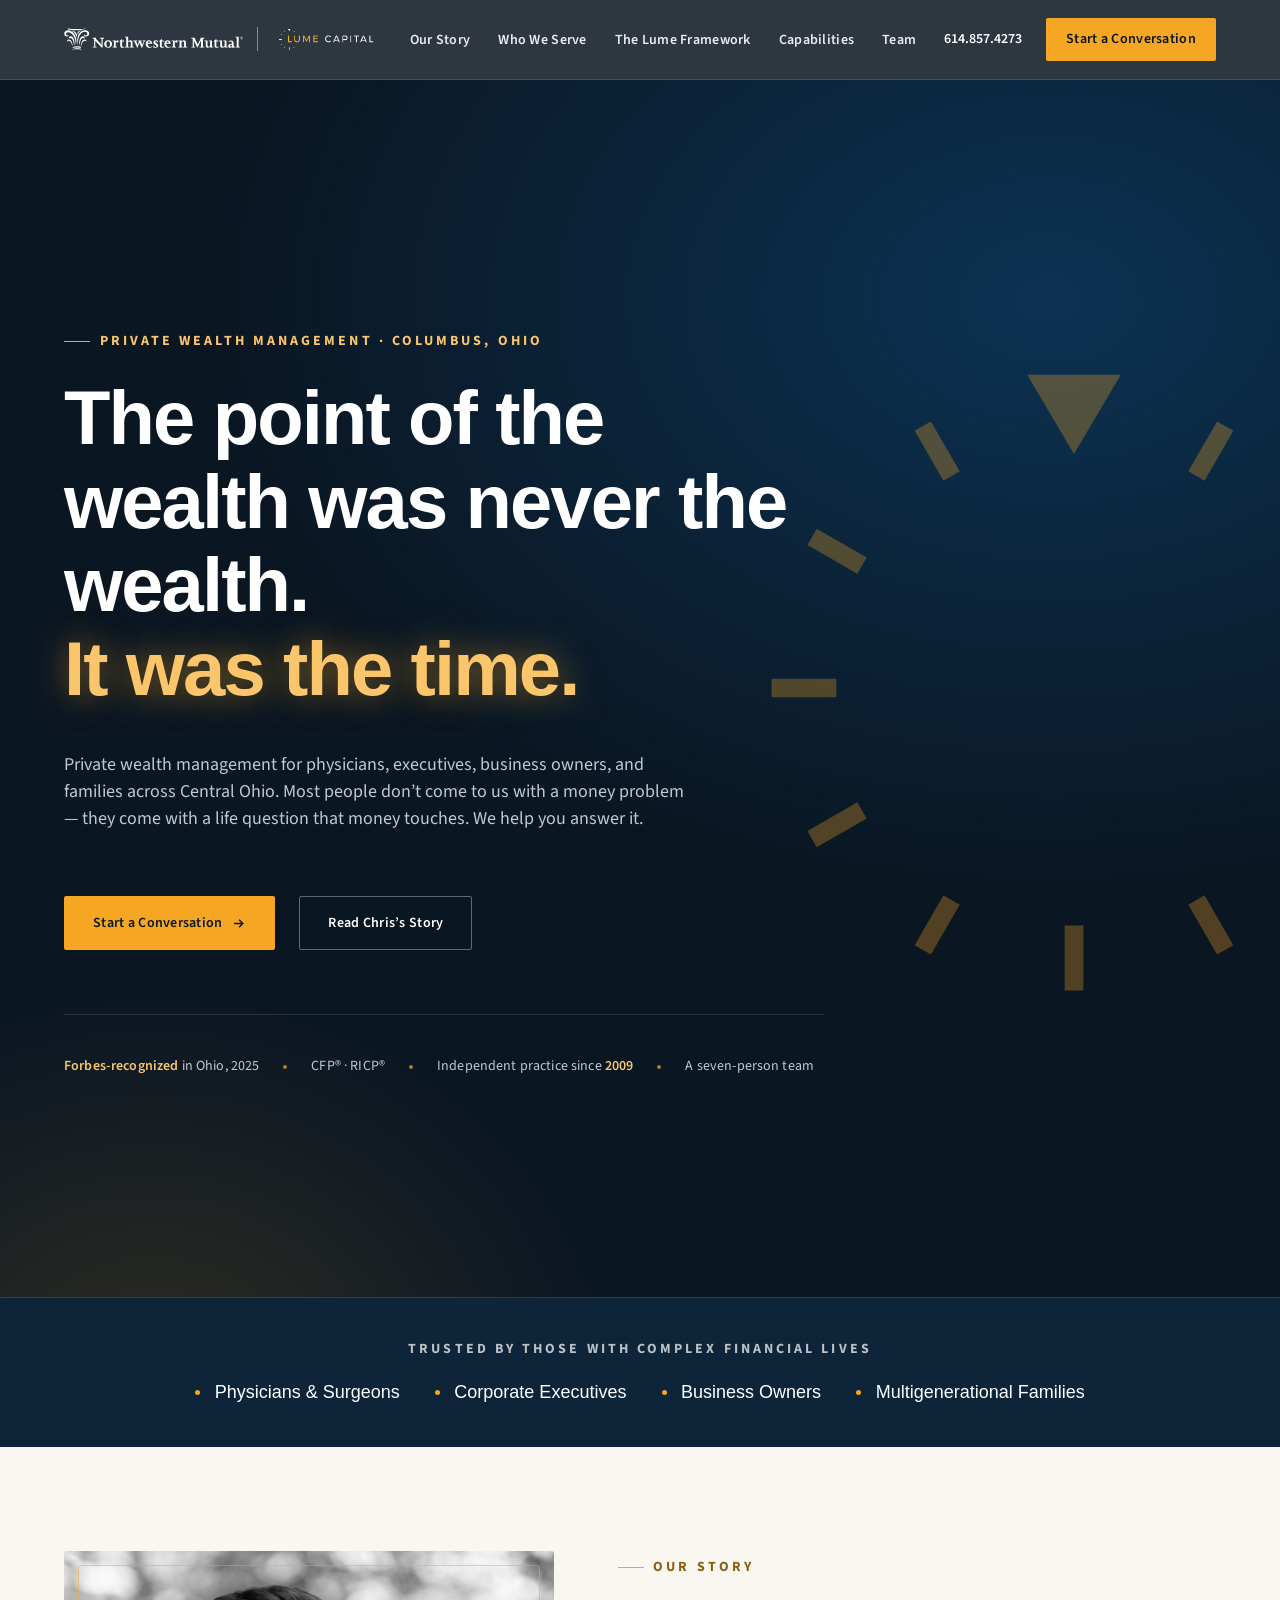
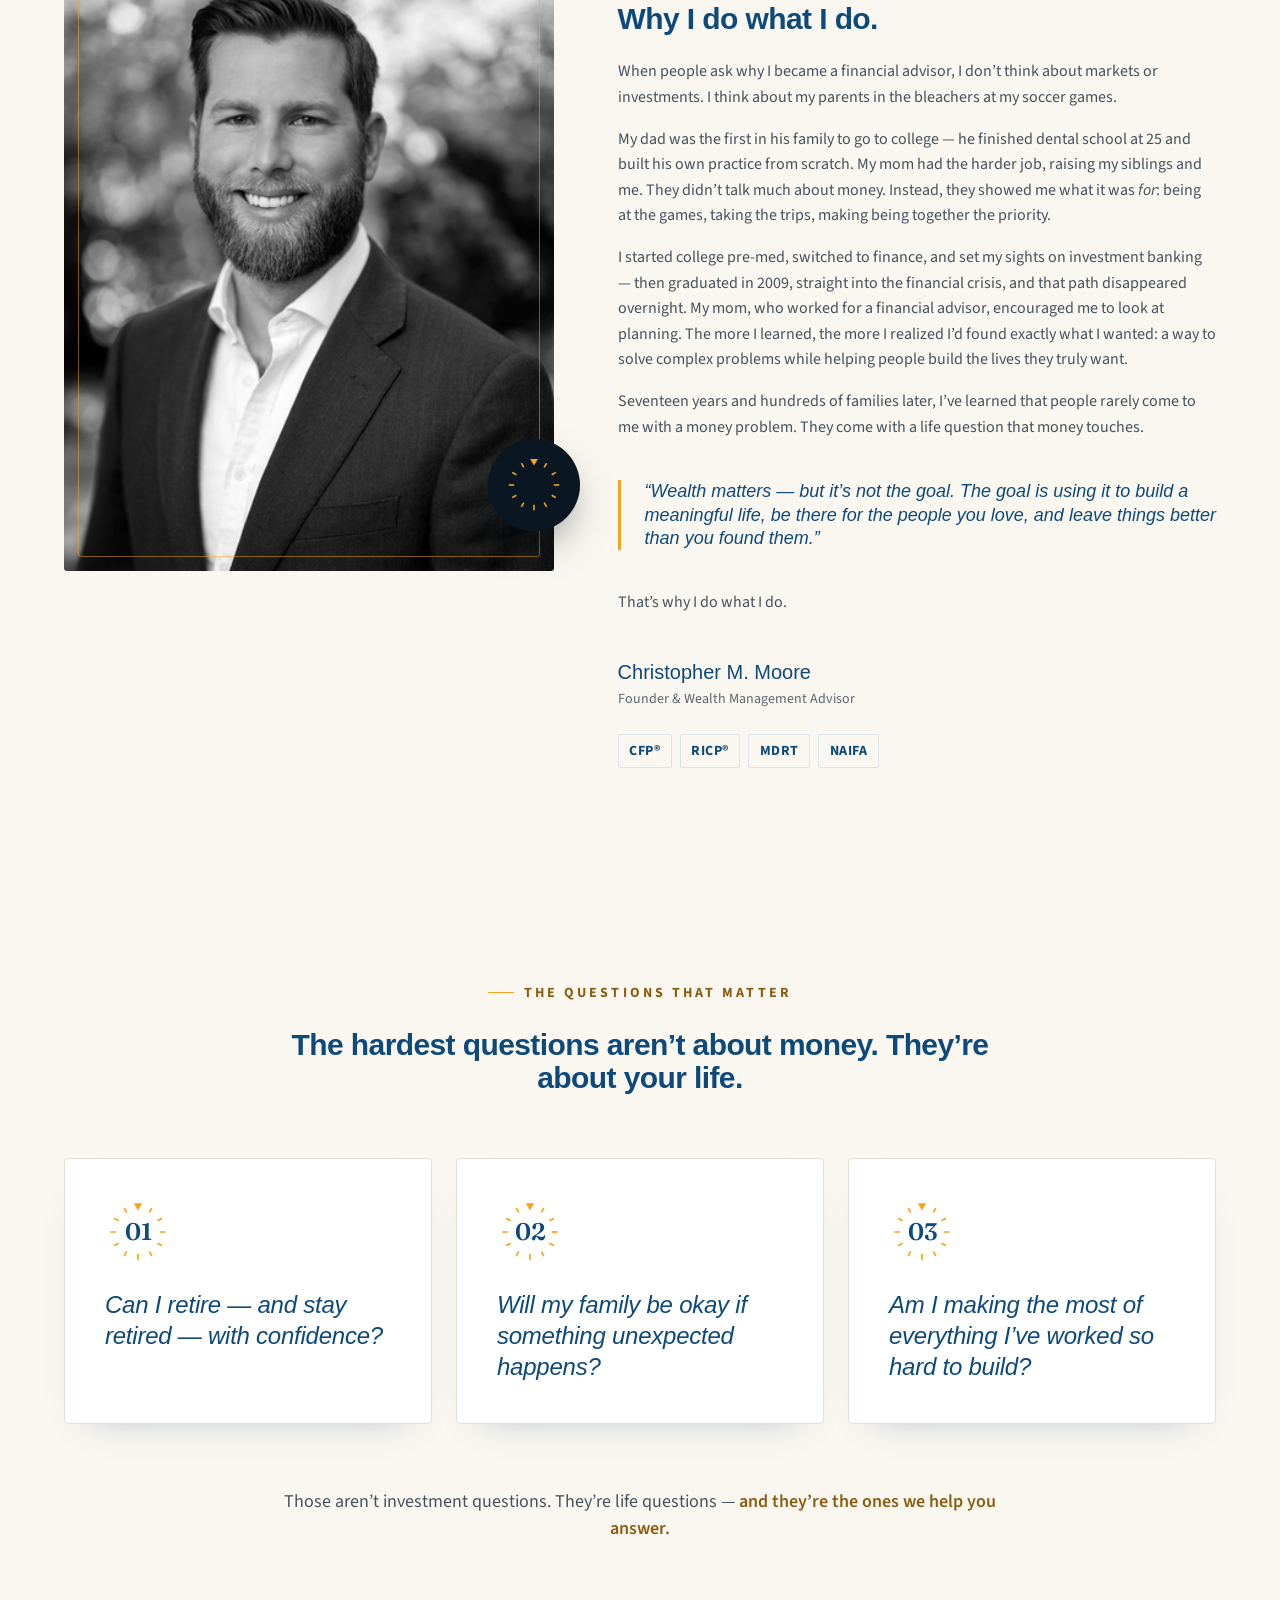
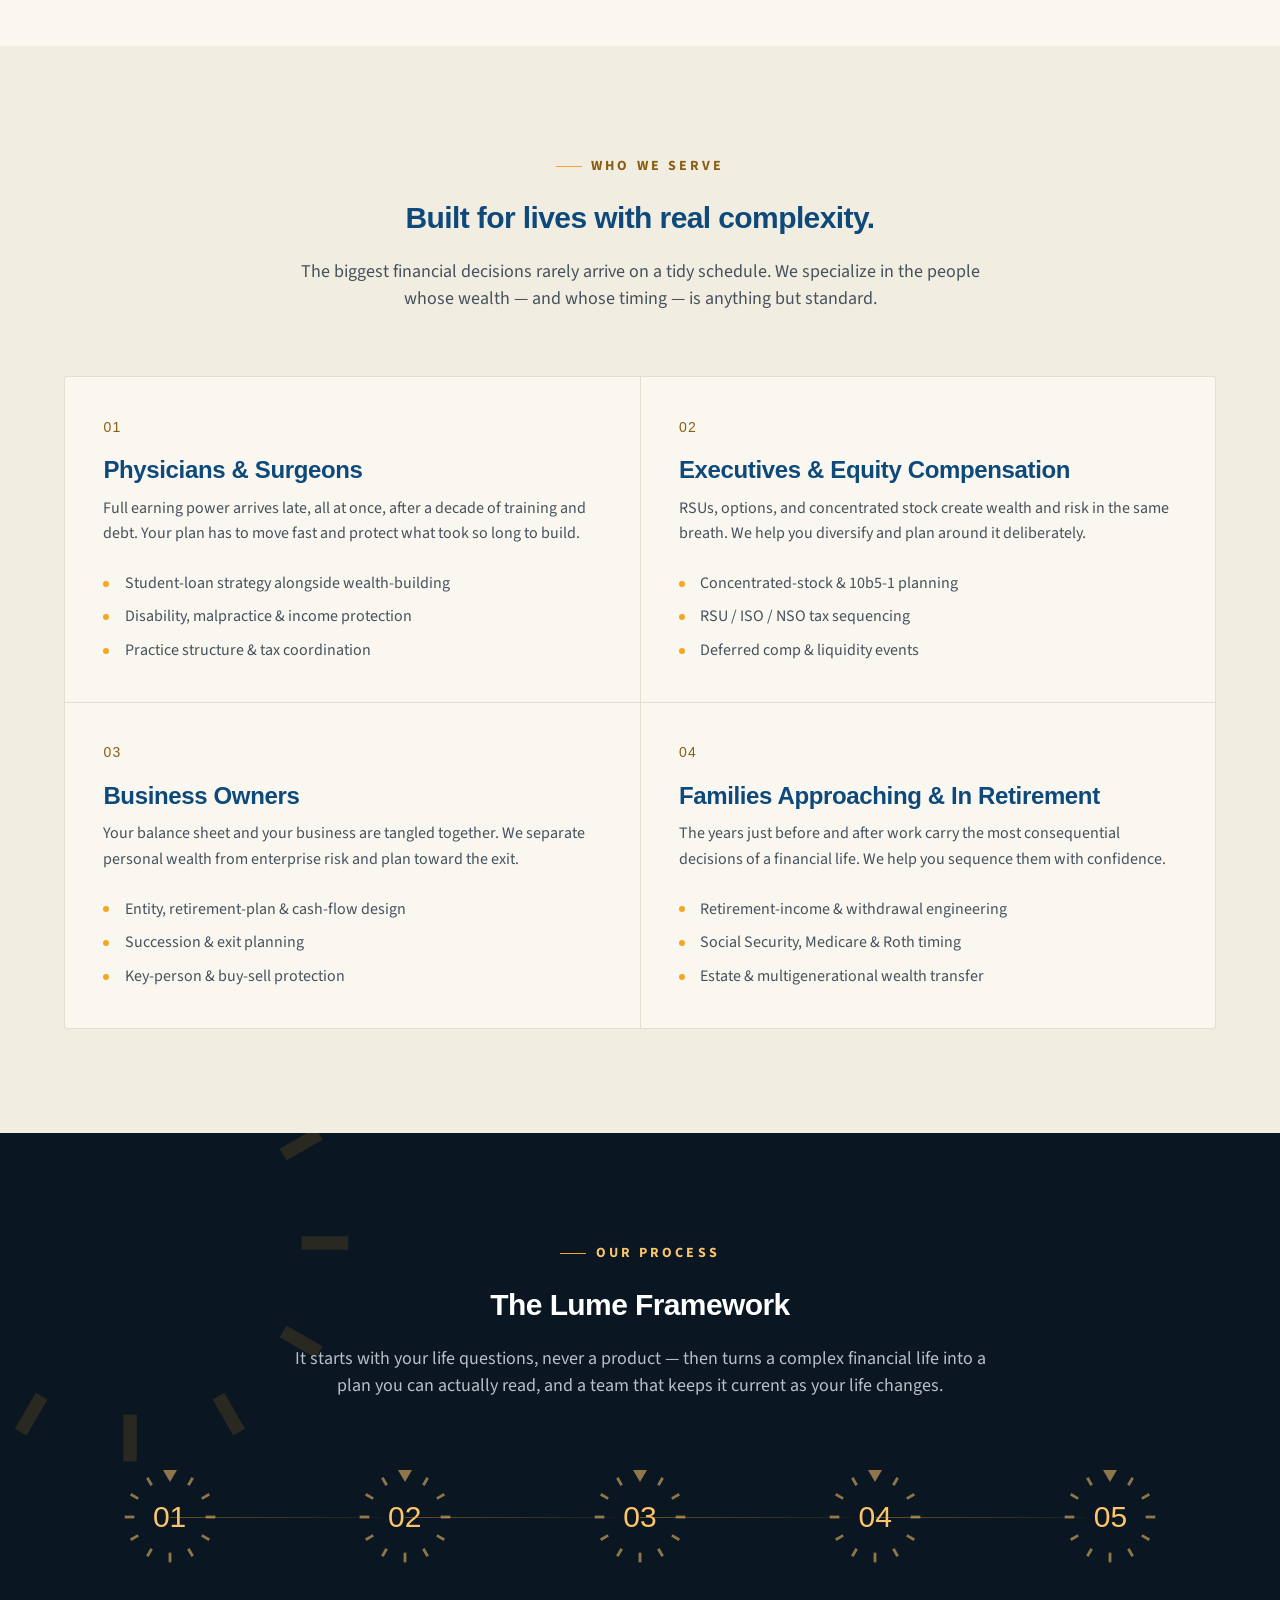
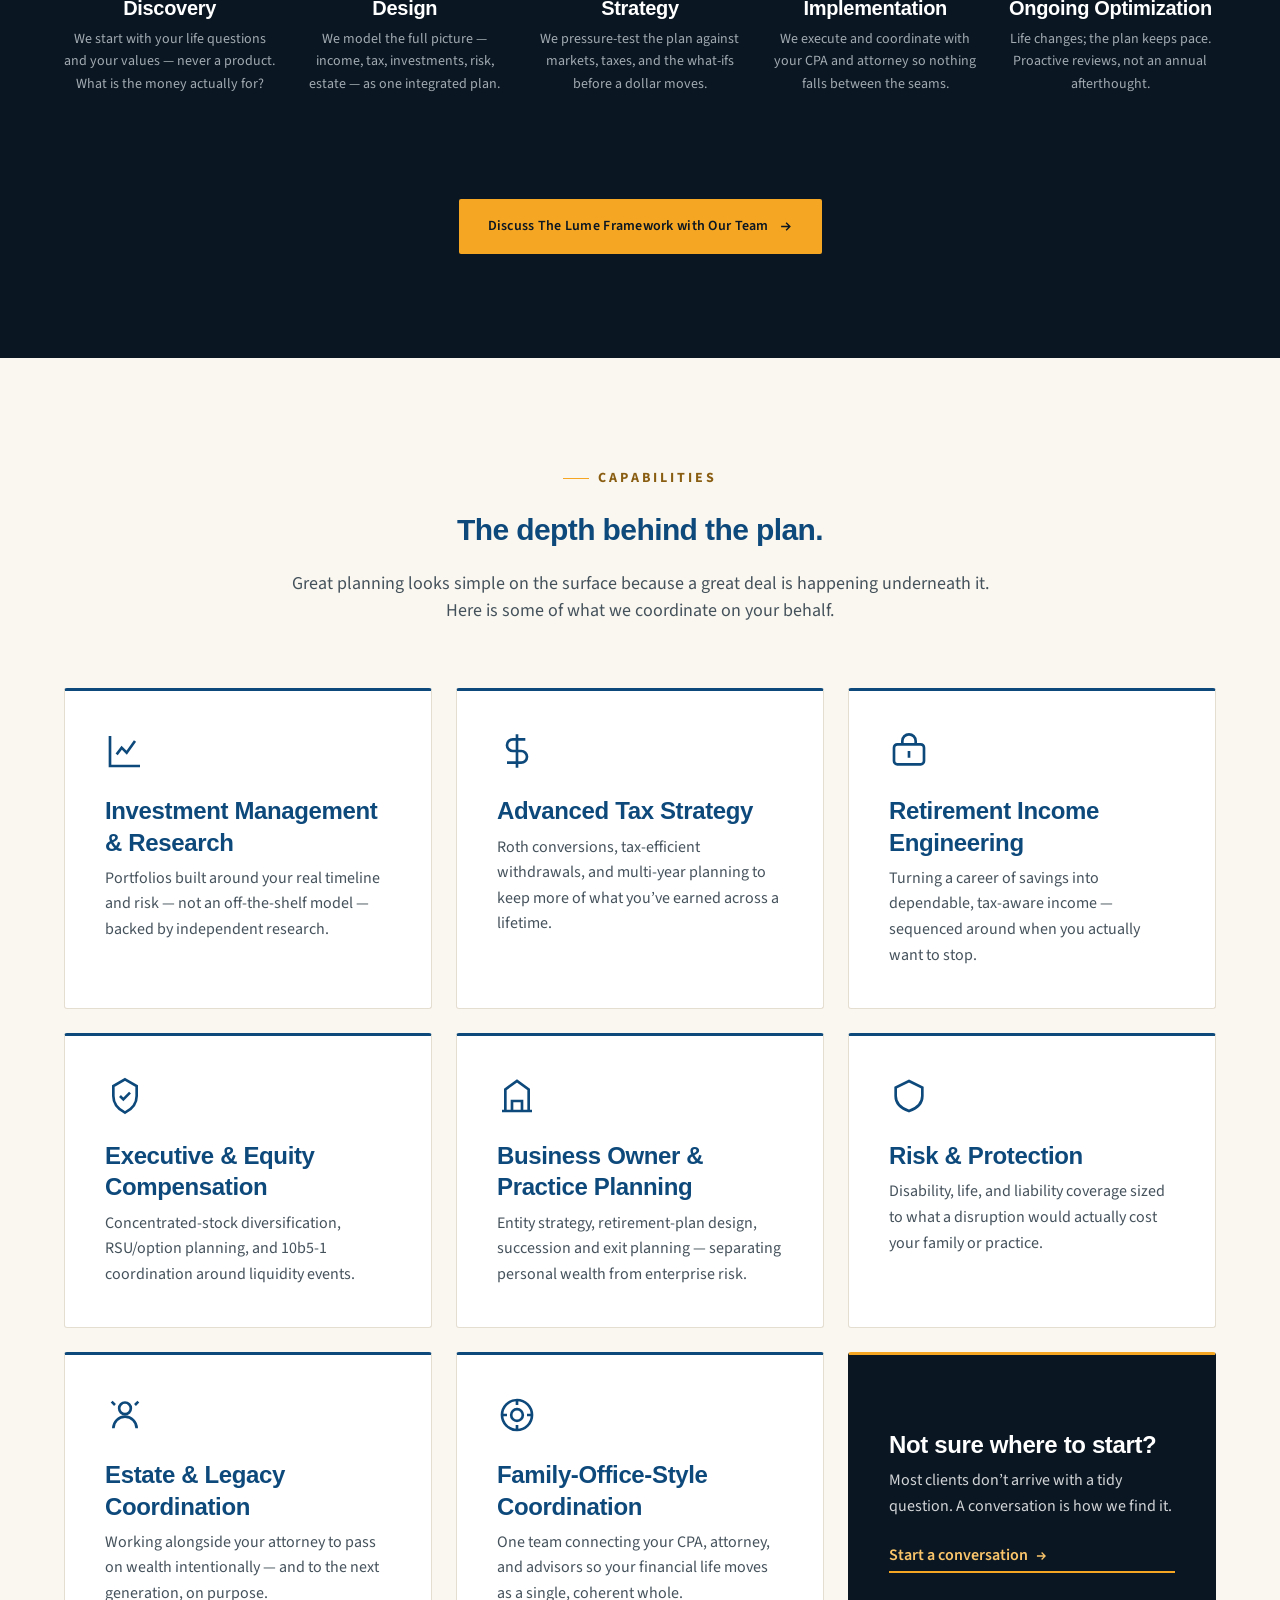
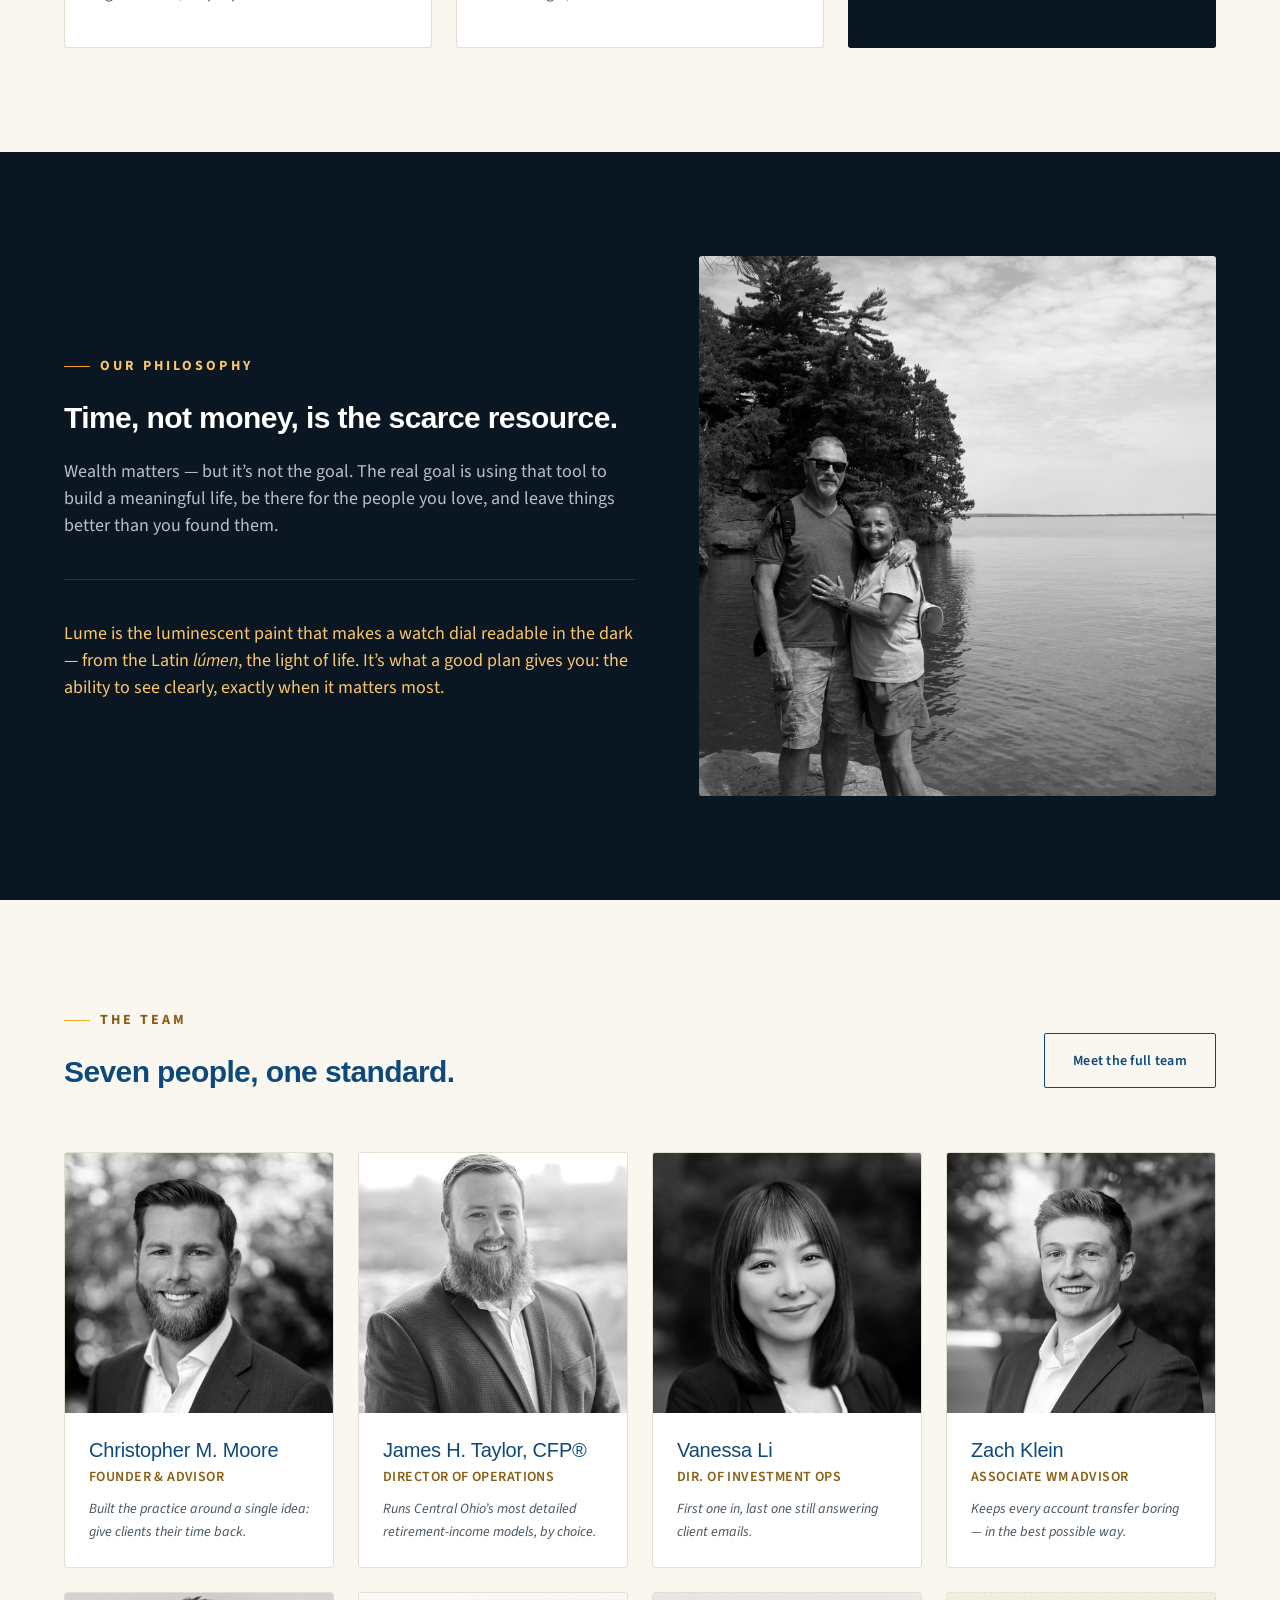
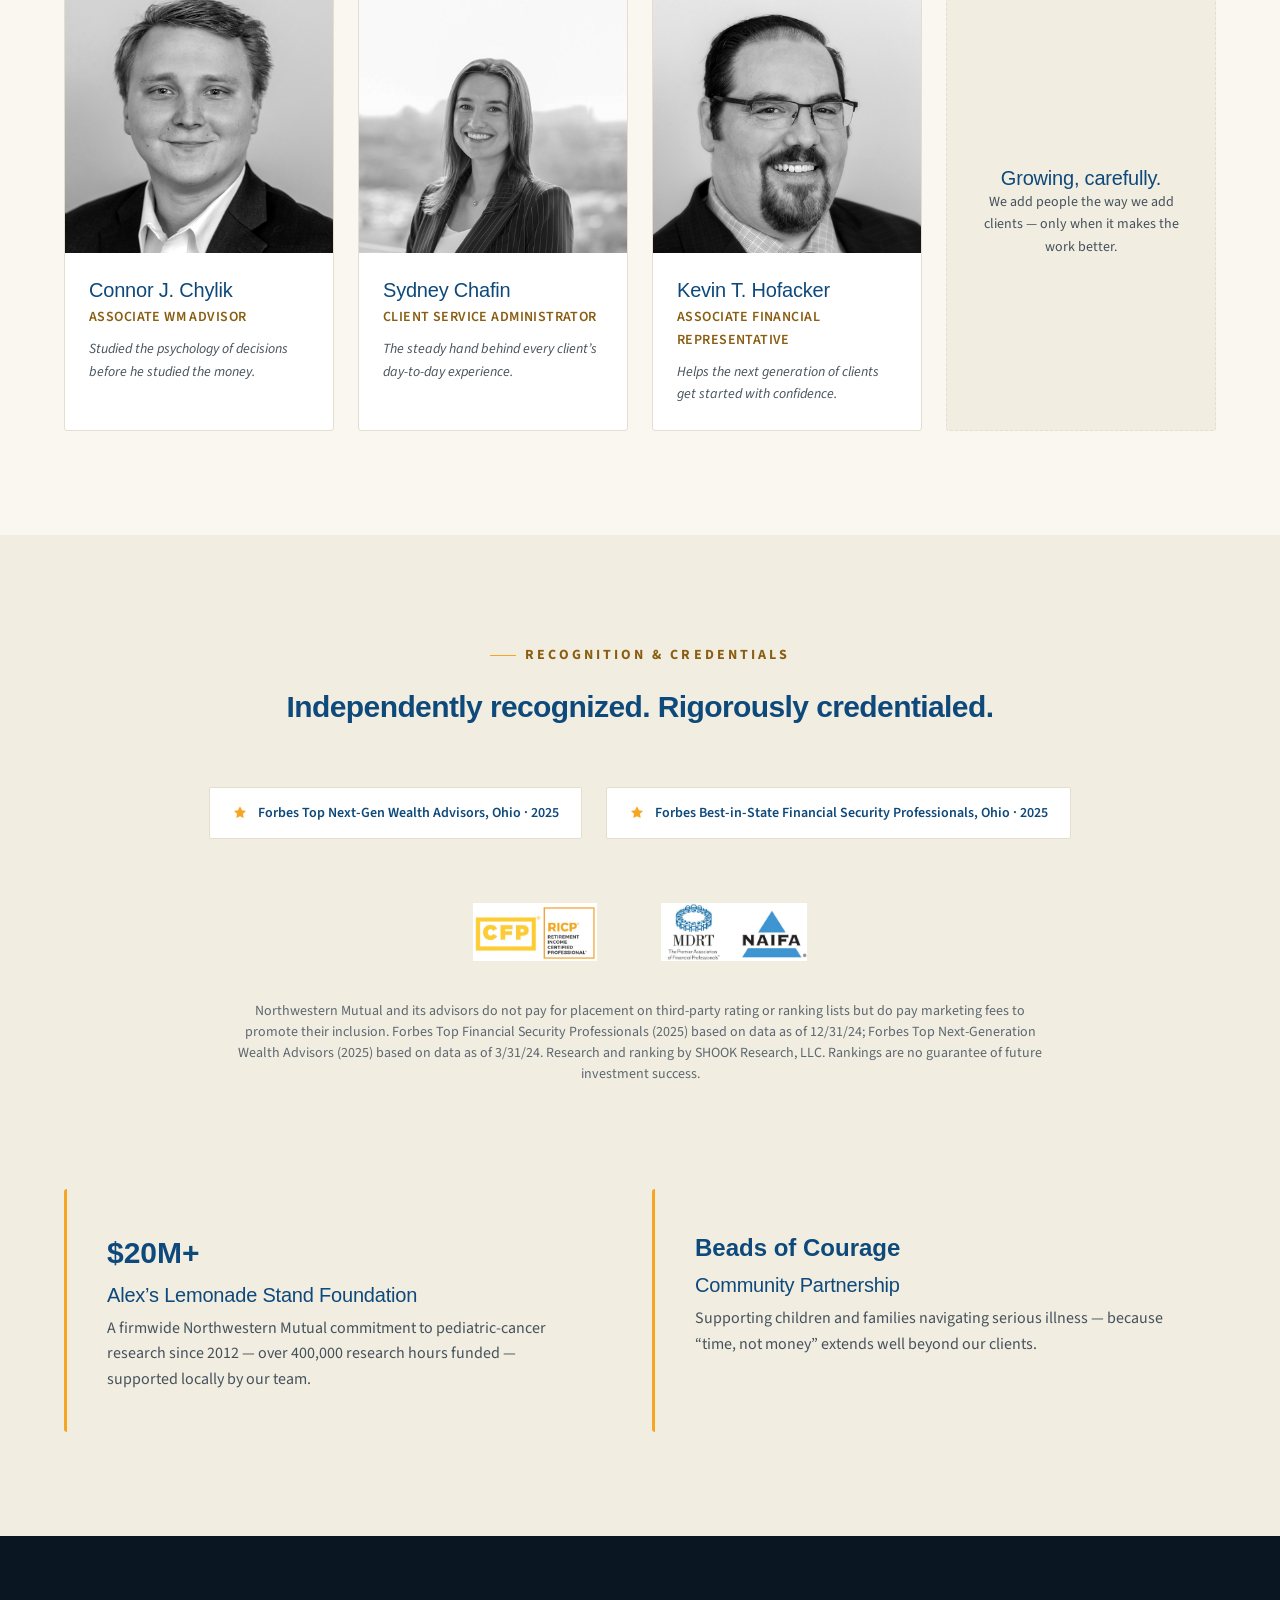
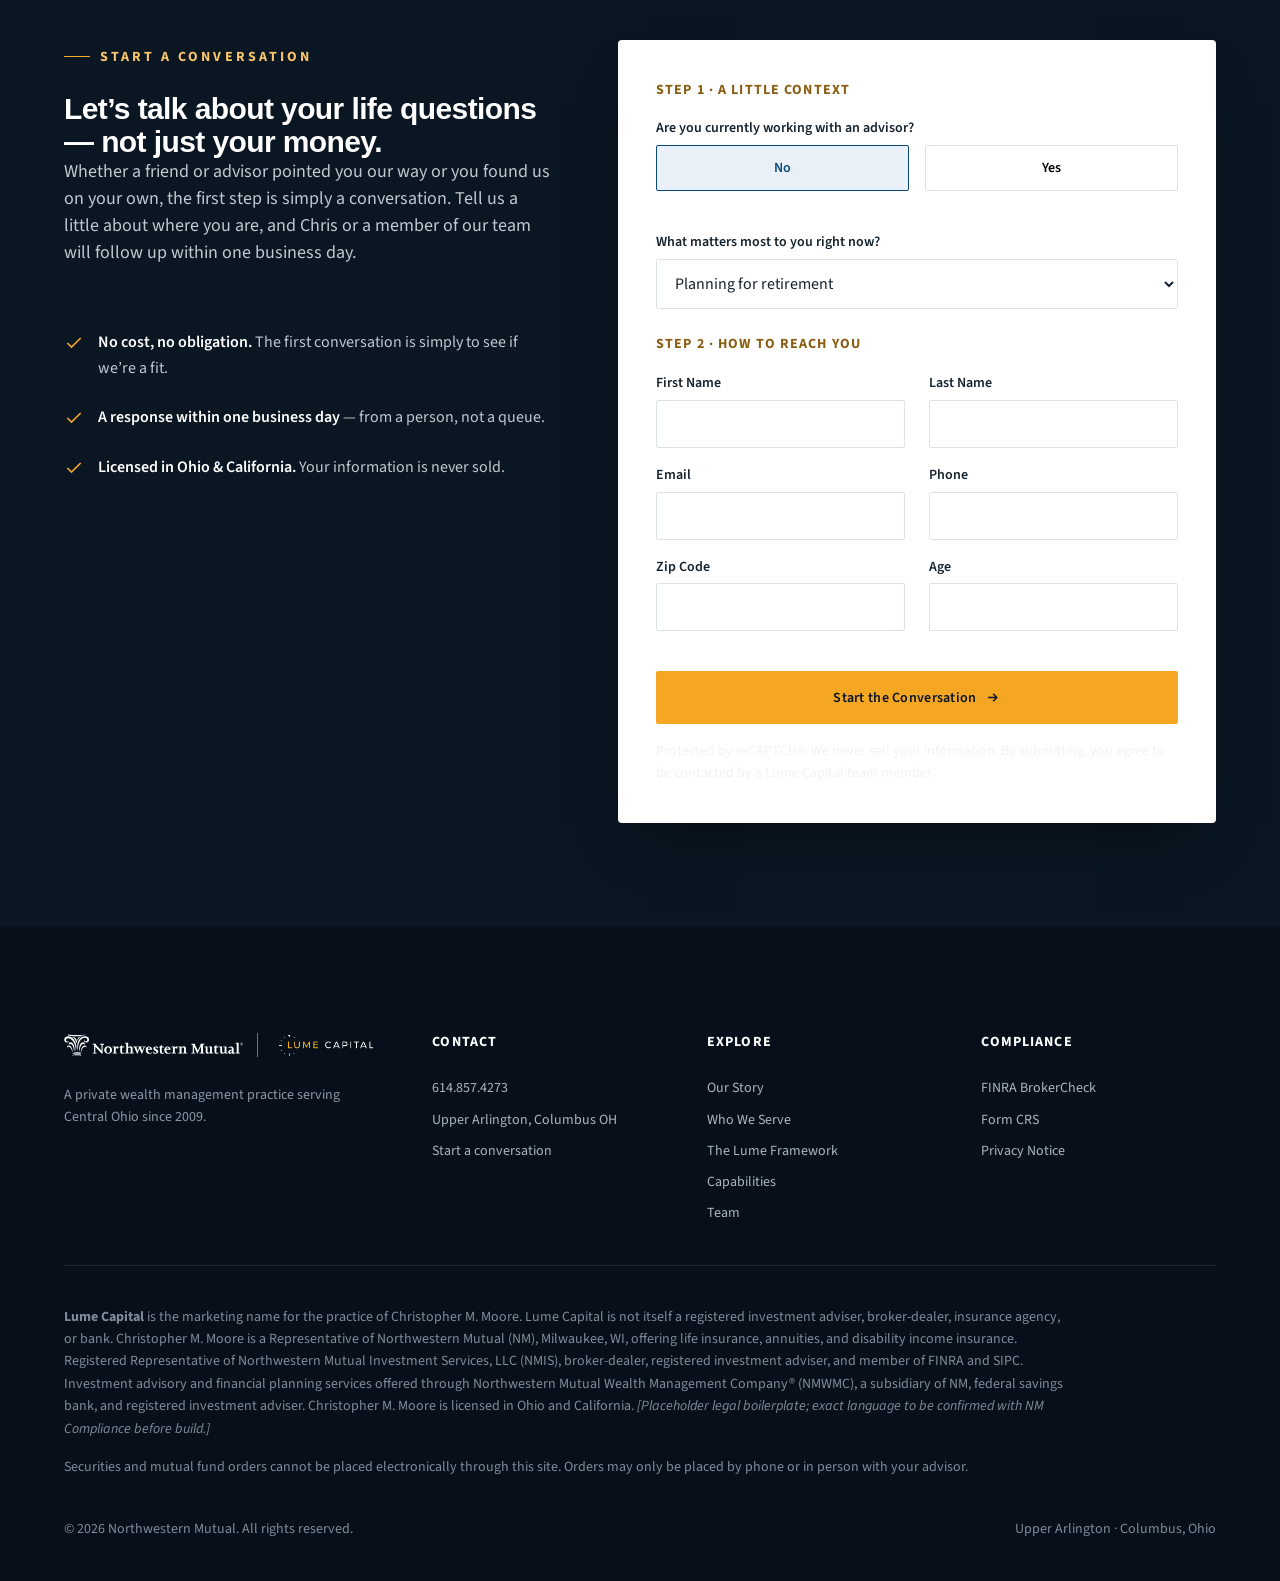
==== commit d6eee684: "Italicize the life-questions as quotes; fix mobile team CTA to hug its label Co-Authored-By: Claude " ====
--- a/index.html
+++ b/index.html
@@ -405,8 +405,8 @@
   }
   .q-text {
     position: relative; z-index: 1;
-    font-family: var(--sans-display); font-size: var(--text-h3);
-    line-height: var(--leading-snug); color: var(--navy); font-weight: 600; letter-spacing: -0.01em;
+    font-family: var(--sans-display); font-size: var(--text-h3); font-style: italic;
+    line-height: var(--leading-snug); color: var(--navy); font-weight: 500; letter-spacing: -0.01em;
   }
   .q-close { max-width: 760px; margin: var(--space-xl) auto 0; text-align: center; font-size: var(--text-accent); line-height: var(--leading-normal); color: var(--slate); }
   .q-close b { color: var(--gold-deep); font-weight: 600; }
@@ -518,7 +518,7 @@
     .proof-inner { align-items: flex-start; text-align: left; }
     .proof-items { flex-direction: column; align-items: flex-start; gap: 0.7rem; }
     /* Team header + CTA stack instead of smooshing side by side */
-    .team-lead { grid-template-columns: 1fr; gap: var(--space-md); align-items: start; }
+    .team-lead { grid-template-columns: 1fr; gap: var(--space-md); align-items: start; justify-items: start; }
     .story-media .dial-badge { right: 14px; bottom: 14px; }
     section { padding: var(--space-xl) 0; }
   }
